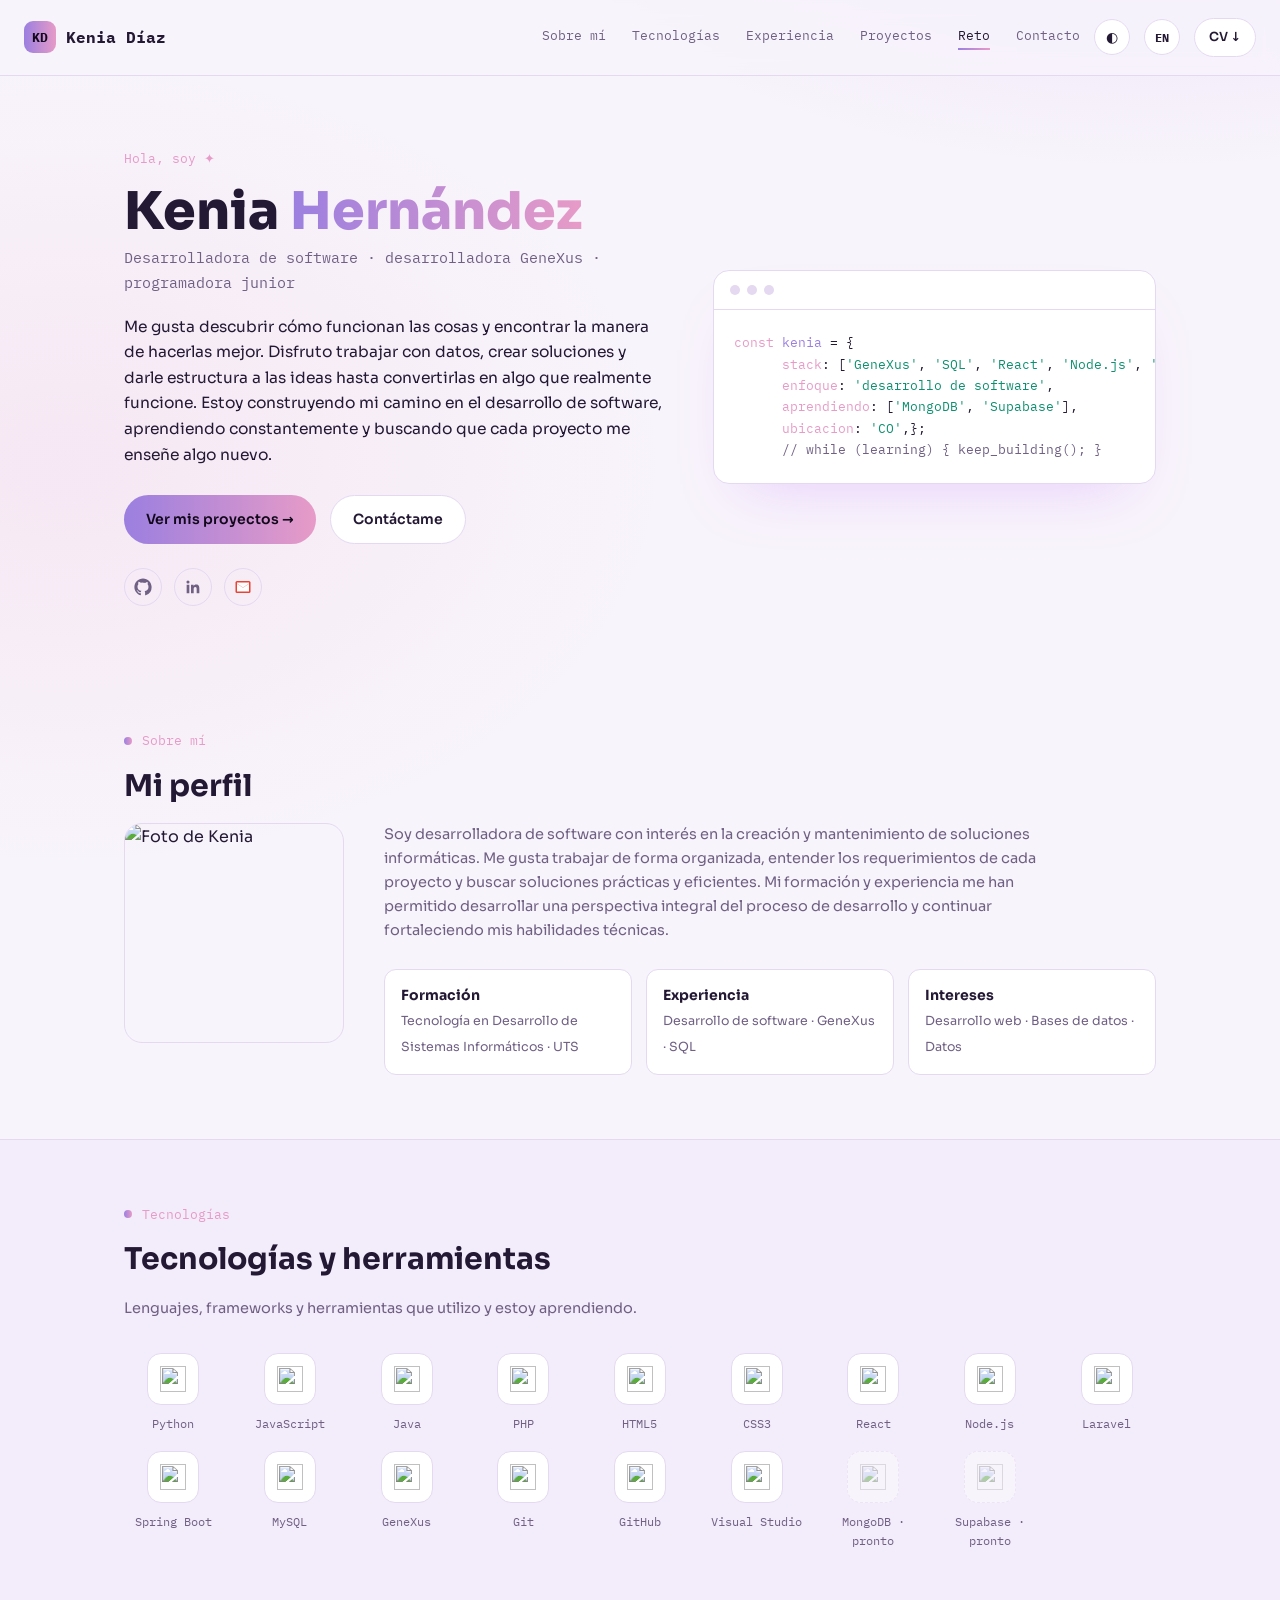
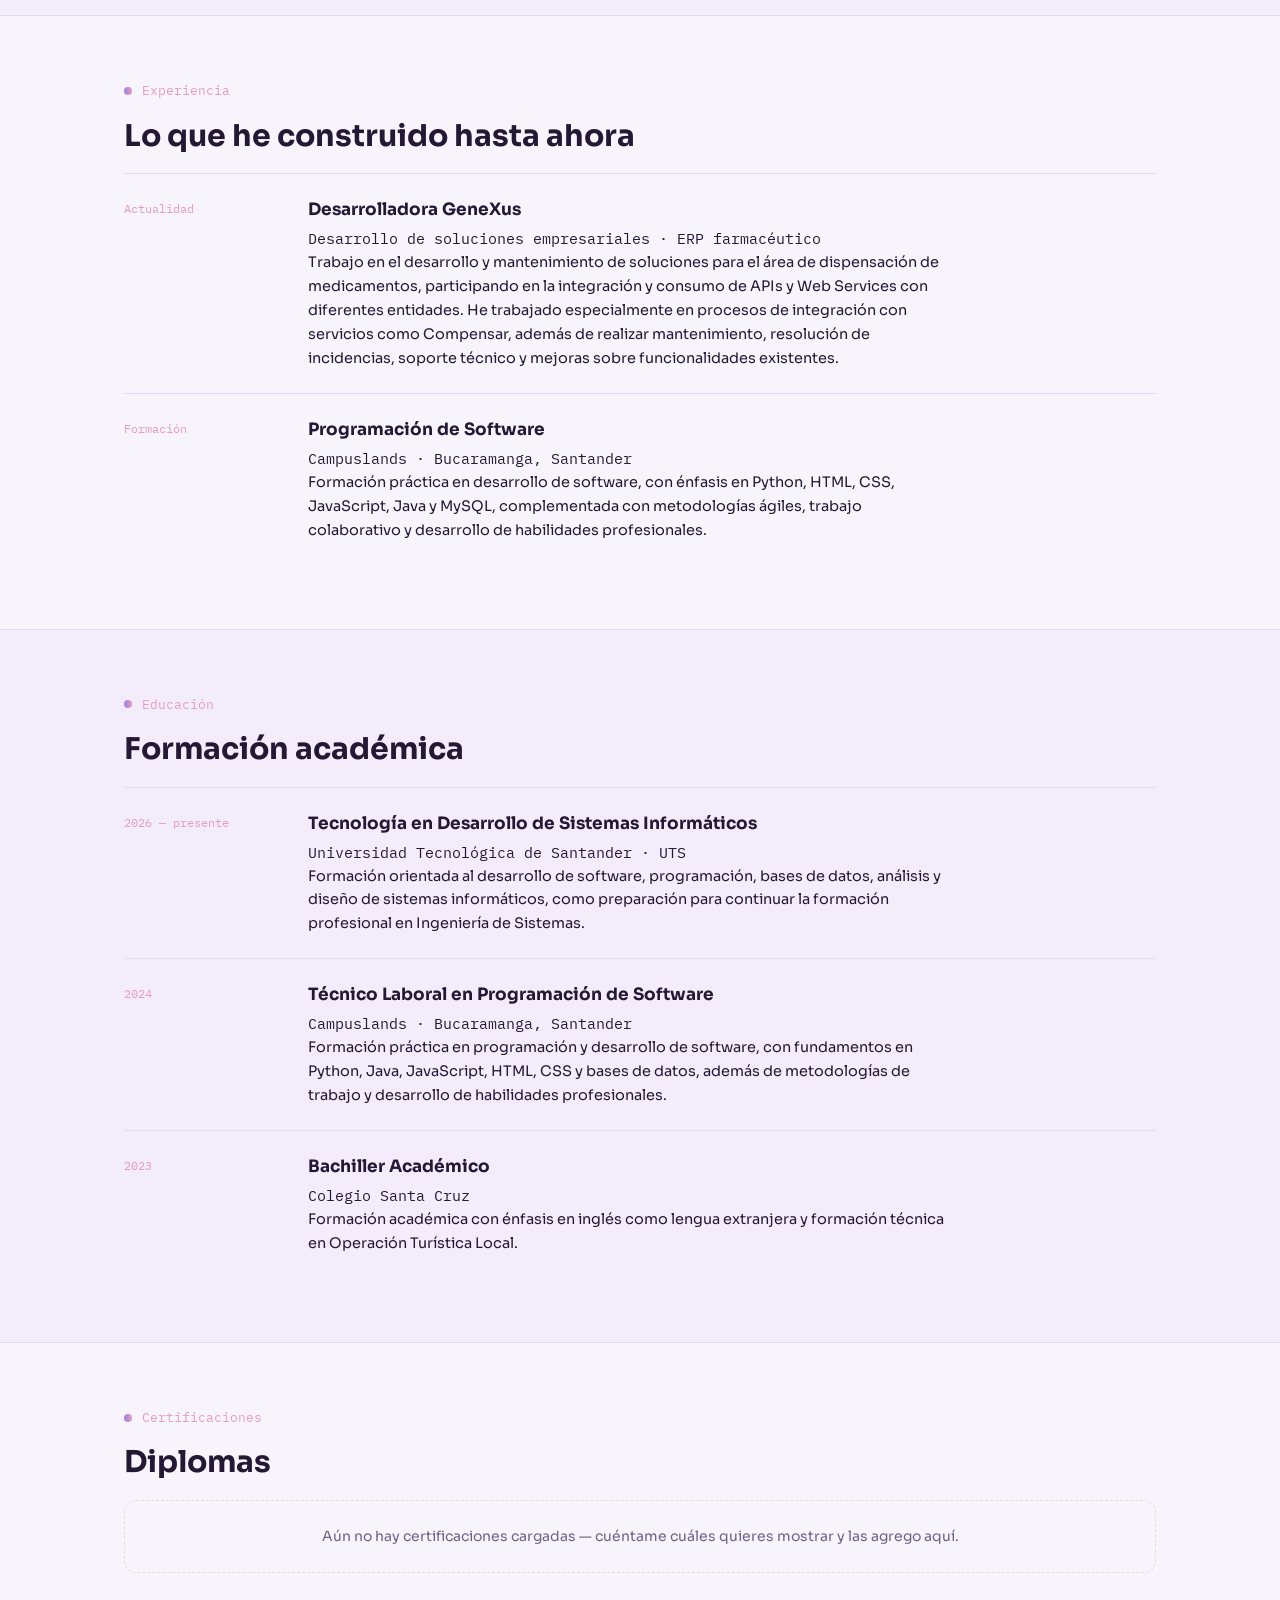
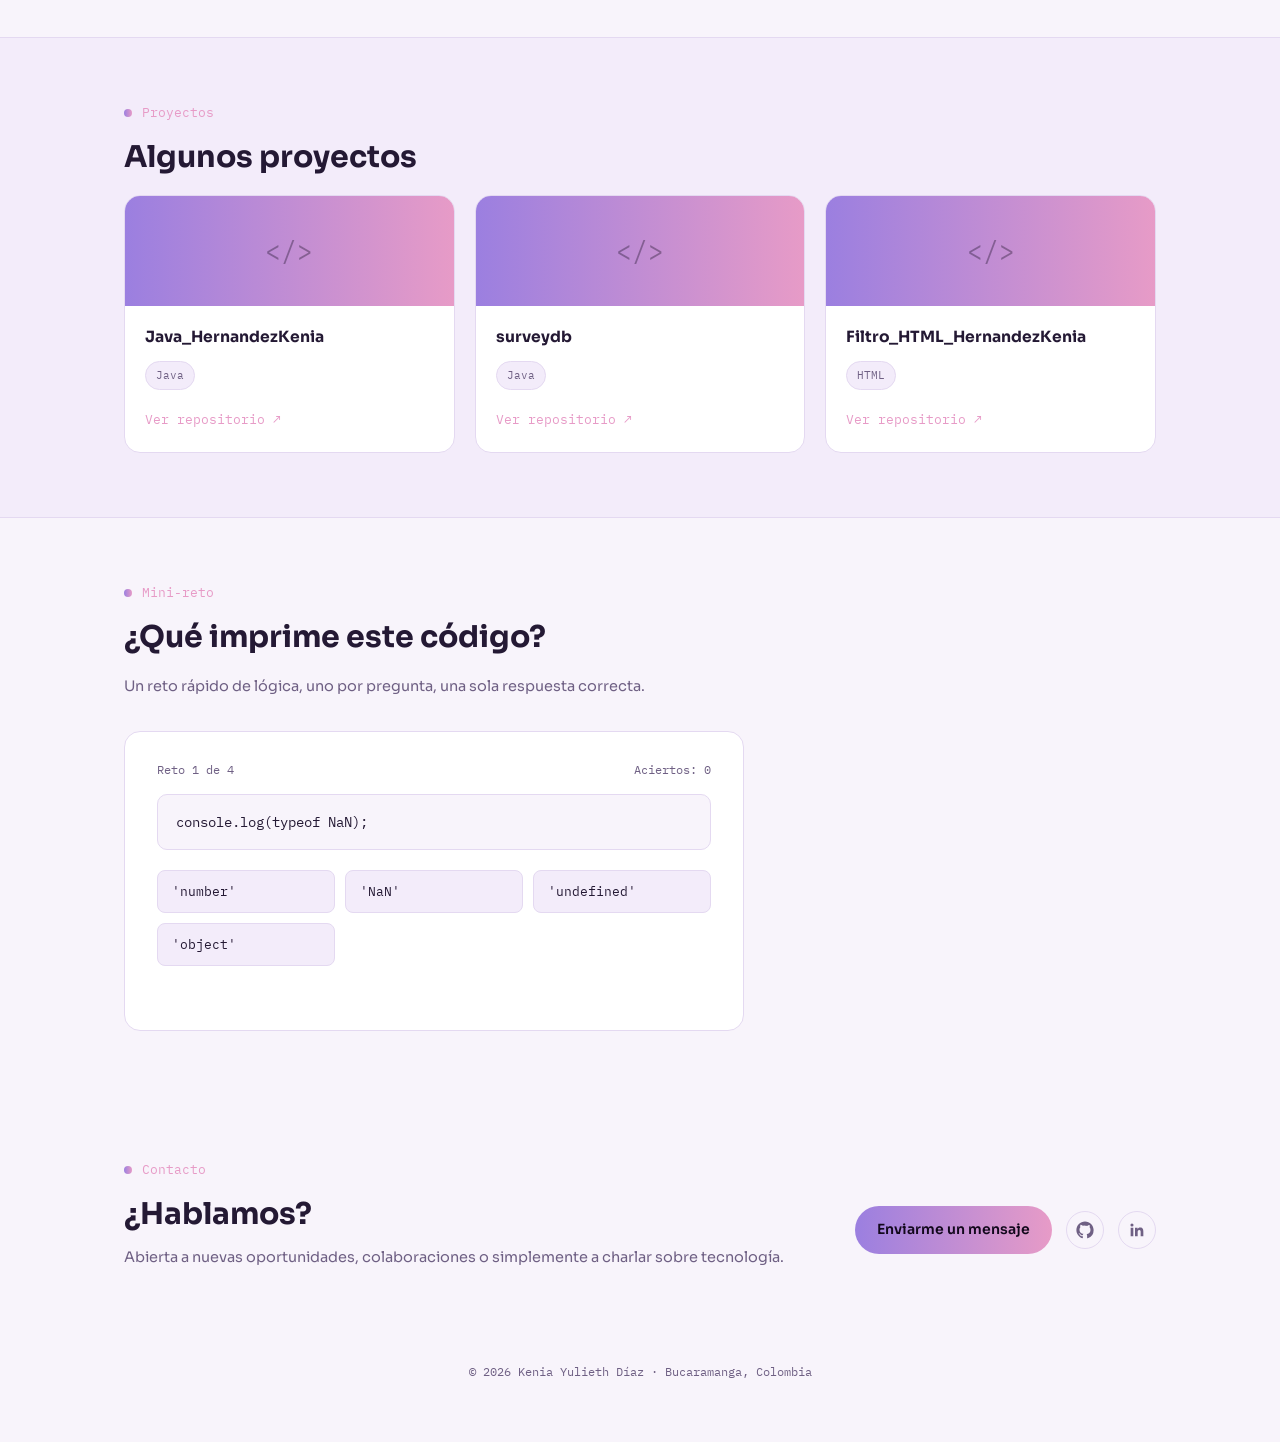
==== index.html @ eeb1a06e "feat: :tada: Inicio Portafolio Actualizado Actualización de portafolio con información actual" ====
<!DOCTYPE html>
<html lang="es">
<head>
<meta charset="UTF-8">
<meta name="viewport" content="width=device-width, initial-scale=1">
<title>Kenia Yulieth Díaz — Desarrolladora</title>
<meta name="description" content="Portafolio de Kenia Yulieth Díaz, desarrolladora de software y GeneXus en Bucaramanga, Colombia.">

<meta property="og:type" content="website">
<meta property="og:title" content="Kenia Yulieth Díaz — Desarrolladora">
<meta property="og:description" content="Desarrolladora de software · GeneXus · datos. Bucaramanga, Colombia.">
<meta property="og:image" content="https://Keniayh.github.io/og-image.png">
<meta property="og:url" content="https://Keniayh.github.io">
<meta name="twitter:card" content="summary_large_image">
<meta name="twitter:title" content="Kenia Yulieth Díaz — Desarrolladora">
<meta name="twitter:description" content="Desarrolladora de software · GeneXus · datos. Bucaramanga, Colombia.">
<meta name="twitter:image" content="https://Keniayh.github.io/og-image.png">

<link rel="icon" href="data:image/svg+xml,%3Csvg xmlns='http://www.w3.org/2000/svg' viewBox='0 0 64 64'%3E%3Cdefs%3E%3ClinearGradient id='g' x1='0' y1='0' x2='1' y2='1'%3E%3Cstop offset='0' stop-color='%23c77dff'/%3E%3Cstop offset='1' stop-color='%23ff8fe3'/%3E%3C/linearGradient%3E%3C/defs%3E%3Crect width='64' height='64' rx='14' fill='url(%23g)'/%3E%3Ctext x='32' y='42' font-family='monospace' font-weight='bold' font-size='26' fill='%2312081c' text-anchor='middle'%3EKD%3C/text%3E%3C/svg%3E">
<link rel="preconnect" href="https://fonts.googleapis.com">
<link rel="preconnect" href="https://fonts.gstatic.com" crossorigin>
<link href="https://fonts.googleapis.com/css2?family=IBM+Plex+Mono:wght@400;500;600;700&family=Sora:wght@400;500;600;700;800&display=swap" rel="stylesheet">
<style>
  :root{
    --bg: #0c0714;
    --panel: #150f22;
    --panel-alt: #190f26;
    --line: #2b2140;
    --ink: #f3eef9;
    --muted: #a496bf;
    --accent1: #c77dff;
    --accent2: #ff8fe3;
    --key: #7ee0c3;
    --mono: 'IBM Plex Mono', ui-monospace, monospace;
    --sans: 'Sora', system-ui, sans-serif;
    --grad: linear-gradient(90deg, var(--accent1), var(--accent2));
  }
  [data-theme="light"]{
    --bg: #f8f4fb;
    --panel: #ffffff;
    --panel-alt: #f3ecfa;
    --line: #e4d9f1;
    --ink: #241934;
    --muted: #6f6084;
    --accent1: #9b7fe0;
    --accent2: #e79bc7;
    --key: #0e8f6e;
  }
  *{ box-sizing: border-box; }
  html{ scroll-behavior: smooth; }
  body{
    margin:0;
    background: var(--bg);
    background-image:
      radial-gradient(700px 400px at 90% -5%, color-mix(in srgb, var(--accent1) 22%, transparent), transparent),
      radial-gradient(600px 400px at 5% 10%, color-mix(in srgb, var(--accent2) 14%, transparent), transparent);
    color: var(--ink);
    font-family: var(--sans);
    line-height: 1.65;
    transition: background-color .2s ease, color .2s ease;
  }
  .wrap{ max-width: 1080px; margin: 0 auto; padding: 0 24px; }

  /* ---------- nav ---------- */
  nav{
    position: sticky; top: 0; z-index: 10;
    display: flex; align-items: center; justify-content: space-between;
    padding: 18px 24px;
    background: color-mix(in srgb, var(--bg) 78%, transparent);
    backdrop-filter: blur(10px);
    border-bottom: 1px solid var(--line);
  }
  .logo{ display: flex; align-items: center; gap: 10px; font-family: var(--mono); font-weight: 700; }
  .logo-badge{ width: 32px; height: 32px; border-radius: 9px; background: var(--grad); display: flex; align-items: center; justify-content: center; font-size: 13px; color: #12081c; }
  .nav-links{ display: flex; gap: 26px; font-family: var(--mono); font-size: 13px; }
  .nav-links a{ color: var(--muted); text-decoration: none; position: relative; padding-bottom: 3px; transition: color .2s ease; }
  .nav-links a::after{ content: ""; position: absolute; left: 0; bottom: 0; width: 0; height: 2px; background: var(--grad); transition: width .25s ease; }
  .nav-links a:hover{ color: var(--accent2); }
  .nav-links a.active{ color: var(--ink); }
  .nav-links a.active::after{ width: 100%; }
  .nav-right{ display: flex; align-items: center; gap: 14px; }
  #theme-toggle{
    font-family: var(--mono); font-size: 14px;
    background: var(--panel); border: 1px solid var(--line); color: var(--ink);
    border-radius: 999px; width: 36px; height: 36px; cursor: pointer;
    display: flex; align-items: center; justify-content: center;
  }
  #theme-toggle:hover{ border-color: var(--accent1); }
  #lang-toggle{
    font-family: var(--mono); font-size: 12px; font-weight: 700;
    background: var(--panel); border: 1px solid var(--line); color: var(--ink);
    border-radius: 999px; padding: 0 10px; height: 36px; cursor: pointer;
  }
  #lang-toggle:hover{ border-color: var(--accent1); }
  @media (max-width: 760px){ .nav-links{ display: none; } }

  /* ---------- buttons ---------- */
  .btn{
    display: inline-flex; align-items: center; gap: 8px;
    font-family: var(--sans); font-weight: 600; font-size: 14px;
    padding: 12px 22px; border-radius: 999px;
    border: 1px solid var(--line); color: var(--ink);
    background: var(--panel); text-decoration: none; cursor: pointer;
    transition: transform .15s ease, border-color .15s ease;
  }
  .btn:hover{ transform: translateY(-2px); border-color: var(--accent1); }
  .btn:active{ transform: translateY(0) scale(.97); }
  .btn-grad{ background: var(--grad); color: #12081c; border: none; }
  .btn-grad:hover{ filter: brightness(1.06); box-shadow: 0 8px 24px -8px var(--accent1); }
  .btn-small{ padding: 8px 14px; font-size: 12.5px; }
  .icon-btn{
    width: 38px; height: 38px; border-radius: 50%; border: 1px solid var(--line);
    display: flex; align-items: center; justify-content: center; color: var(--muted);
    text-decoration: none; transition: border-color .15s ease, color .15s ease;
  }
  .icon-btn svg{ width: 18px; height: 18px; }
  .icon-btn:hover{ border-color: var(--accent1); color: var(--accent2); }

  /* ---------- hero ---------- */
  .hero{
    display: grid; grid-template-columns: 1.1fr 0.9fr; gap: 48px; align-items: center;
    padding: 72px 0 60px;
  }
  .kicker{ font-family: var(--mono); font-size: 13px; color: var(--accent2); margin: 0 0 14px; }
  .name{ font-family: var(--sans); font-weight: 800; font-size: clamp(34px, 5vw, 52px); margin: 0 0 6px; line-height: 1.1; }
  .name .grad{
    background: linear-gradient(90deg, var(--accent1), var(--accent2), var(--accent1));
    background-size: 200% auto;
    -webkit-background-clip: text; background-clip: text; color: transparent;
    animation: shine 5s linear infinite;
  }
  @keyframes shine{ to{ background-position: -200% center; } }
  @media (prefers-reduced-motion: reduce){ .name .grad{ animation: none; } }
  .role{ font-family: var(--mono); font-size: 15px; color: var(--muted); margin: 0 0 18px; }
  .bio{ max-width: 52ch; color: var(--ink); font-size: 15.5px; }
  .hero-actions{ margin-top: 28px; display: flex; gap: 14px; flex-wrap: wrap; }
  .socials{ margin-top: 24px; display: flex; gap: 12px; }

  .hero-code{
    background: var(--panel); border: 1px solid var(--line); border-radius: 16px;
    overflow: hidden; box-shadow: 0 30px 60px -30px rgba(199,125,255,.35);
  }
  .hero-code-bar{ display: flex; gap: 7px; padding: 14px 16px; border-bottom: 1px solid var(--line); }
  .hero-code-bar span{ width: 10px; height: 10px; border-radius: 50%; background: var(--line); }
  .hero-code pre{ margin: 0; padding: 22px 20px; font-family: var(--mono); font-size: 13px; overflow-x: auto; }
  .tk-key{ color: var(--accent2); } .tk-str{ color: var(--key); } .tk-var{ color: var(--accent1); } .tk-muted{ color: var(--muted); }
  @media (max-width: 820px){ .hero{ grid-template-columns: 1fr; } }

  /* ---------- reveal ---------- */
  .reveal{ opacity: 0; transform: translateY(16px); transition: opacity .5s ease, transform .5s ease; }
  .reveal.in{ opacity: 1; transform: translateY(0); }
  @media (prefers-reduced-motion: reduce){ .reveal{ opacity:1 !important; transform:none !important; transition:none !important; } }

  /* ---------- section shells (alternating) ---------- */
  section{ scroll-margin-top: 76px; }
  .band{ padding: 64px 0; }
  .band-alt{ background: var(--panel-alt); border-top: 1px solid var(--line); border-bottom: 1px solid var(--line); }
  .eyebrow{ display: flex; align-items: center; gap: 10px; font-family: var(--mono); font-size: 13px; color: var(--accent2); margin-bottom: 10px; }
  .eyebrow-dot{ width: 8px; height: 8px; border-radius: 50%; background: var(--grad); }
  h2{ font-family: var(--sans); font-weight: 700; font-size: clamp(24px, 3vw, 30px); margin: 0 0 12px; }
  .section-sub{ color: var(--muted); font-size: 14.5px; max-width: 60ch; margin: 0 0 32px; }

  /* ---------- about ---------- */
  .about-grid{ display: grid; grid-template-columns: 220px 1fr; gap: 40px; align-items: start; }
  .about-photo{ width: 100%; aspect-ratio: 1; object-fit: cover; border-radius: 18px; border: 1px solid var(--line); }
  .stat-row{ display: grid; grid-template-columns: repeat(auto-fit, minmax(150px,1fr)); gap: 14px; margin-top: 26px; }
  .stat{ background: var(--panel); border: 1px solid var(--line); border-radius: 12px; padding: 14px 16px; }
  .stat b{ display: block; font-size: 14px; } .stat span{ font-size: 12.5px; color: var(--muted); }
  @media (max-width: 640px){ .about-grid{ grid-template-columns: 1fr; } .about-photo{ max-width: 200px; } }
  .gh-stats{ display: block; max-width: 100%; margin-top: 20px; border-radius: 12px; }

  /* ---------- tools ---------- */
  .tool-grid{ display: grid; grid-template-columns: repeat(auto-fill, minmax(92px, 1fr)); gap: 18px; }
  .tool{
    display: flex; flex-direction: column; align-items: center; gap: 10px; text-align: center;
    opacity: 0; transform: translateY(10px) scale(.92);
    transition: opacity .4s ease, transform .4s ease;
  }
  .reveal.in .tool{ opacity: 1; transform: none; }
  .reveal.in .tool:nth-child(1){ transition-delay: .02s; } .reveal.in .tool:nth-child(2){ transition-delay: .05s; }
  .reveal.in .tool:nth-child(3){ transition-delay: .08s; } .reveal.in .tool:nth-child(4){ transition-delay: .11s; }
  .reveal.in .tool:nth-child(5){ transition-delay: .14s; } .reveal.in .tool:nth-child(6){ transition-delay: .17s; }
  .reveal.in .tool:nth-child(7){ transition-delay: .20s; } .reveal.in .tool:nth-child(8){ transition-delay: .23s; }
  .reveal.in .tool:nth-child(9){ transition-delay: .26s; } .reveal.in .tool:nth-child(10){ transition-delay: .29s; }
  .reveal.in .tool:nth-child(11){ transition-delay: .32s; } .reveal.in .tool:nth-child(12){ transition-delay: .35s; }
  .reveal.in .tool:nth-child(13){ transition-delay: .38s; } .reveal.in .tool:nth-child(14){ transition-delay: .41s; }
  .reveal.in .tool:nth-child(15){ transition-delay: .44s; } .reveal.in .tool:nth-child(16){ transition-delay: .47s; }
  .reveal.in .tool:nth-child(17){ transition-delay: .50s; }
  @media (prefers-reduced-motion: reduce){ .tool{ opacity:1 !important; transform:none !important; transition:none !important; } }
  .tool-icon{
    width: 52px; height: 52px; border-radius: 14px; background: #ffffff; border: 1px solid var(--line);
    display: flex; align-items: center; justify-content: center; transition: transform .15s ease;
  }
  .tool:hover .tool-icon{ transform: translateY(-4px) rotate(-2deg); }
  .tool-icon img{ width: 26px; height: 26px; }
  .tool-icon.gx{ background: var(--grad); font-family: var(--mono); font-weight: 700; color: #12081c; font-size: 15px; }
  .tool-label{ font-family: var(--mono); font-size: 11.5px; color: var(--muted); }
  .tool.soon .tool-icon{ opacity: .45; border-style: dashed; }
  .tool.soon .tool-label::after{ content: " · pronto"; }

  /* ---------- entries ---------- */
  .entry{ display: flex; gap: 24px; padding: 22px 0; border-top: 1px solid var(--line); }
  .entry:first-child{ border-top: none; padding-top: 0; }
  .entry-when{ font-family: var(--mono); font-size: 12px; color: var(--accent2); width: 160px; flex-shrink: 0; padding-top: 3px; }
  .entry-body h3{ margin: 0 0 3px; font-size: 17px; font-weight: 700; }
  .entry-org{ font-family: var(--mono); font-size: 13px; color: var(--muted); margin: 0 0 10px; }
  .entry-body p{ margin: 0; font-size: 14.5px; max-width: 58ch; color: var(--ink); }
  @media (max-width: 560px){ .entry{ flex-direction: column; gap: 6px; } .entry-when{ width: auto; } }

  /* ---------- projects ---------- */
  .project-grid{ display: grid; grid-template-columns: repeat(auto-fit, minmax(270px, 1fr)); gap: 20px; }
  .project{ background: var(--panel); border: 1px solid var(--line); border-radius: 16px; overflow: hidden; transition: transform .15s ease, border-color .15s ease; }
  .project:hover{ transform: translateY(-4px); border-color: var(--accent1); }
  .project-thumb{ height: 110px; background: var(--grad); position: relative; overflow: hidden; }
  .project-thumb::after{ content: "</>"; position: absolute; inset: 0; display: flex; align-items: center; justify-content: center; font-family: var(--mono); font-size: 26px; color: rgba(18,8,28,.35); transition: transform .3s ease; }
  .project:hover .project-thumb::after{ transform: scale(1.15) rotate(-4deg); }
  .project-body{ padding: 18px 20px 20px; }
  .project-name{ font-family: var(--sans); font-weight: 700; font-size: 15.5px; margin: 0 0 12px; }
  .project-tags{ display: flex; gap: 8px; flex-wrap: wrap; margin-bottom: 16px; }
  .tag{ font-family: var(--mono); font-size: 11px; background: var(--panel-alt); border: 1px solid var(--line); color: var(--muted); padding: 4px 10px; border-radius: 999px; }
  .project-body a{ font-family: var(--mono); font-size: 12.5px; color: var(--accent2); text-decoration: none; }
  .project-body a:hover{ text-decoration: underline; }

  .empty{ border: 1px dashed var(--line); border-radius: 12px; padding: 24px; text-align: center; color: var(--muted); font-size: 14px; }

  /* ---------- mini-reto ---------- */
  .quiz-card{
    background: var(--panel); border: 1px solid var(--line); border-radius: 16px;
    padding: 28px 32px; max-width: 620px;
  }
  .quiz-progress{ font-family: var(--mono); font-size: 12px; color: var(--muted); margin-bottom: 14px; display: flex; justify-content: space-between; }
  .quiz-code{
    background: var(--bg); border: 1px solid var(--line); border-radius: 10px;
    padding: 16px 18px; font-family: var(--mono); font-size: 13.5px; margin-bottom: 20px;
    white-space: pre; overflow-x: auto;
  }
  .quiz-options{ display: grid; grid-template-columns: repeat(auto-fit, minmax(150px,1fr)); gap: 10px; }
  .quiz-opt{
    font-family: var(--mono); font-size: 13px; text-align: left;
    background: var(--panel-alt); border: 1px solid var(--line); color: var(--ink);
    border-radius: 8px; padding: 12px 14px; cursor: pointer;
    transition: border-color .15s ease, transform .15s ease, background .15s ease;
  }
  .quiz-opt:hover{ border-color: var(--accent1); transform: translateY(-2px); }
  .quiz-opt.correct{ border-color: var(--key); background: color-mix(in srgb, var(--key) 18%, var(--panel-alt)); }
  .quiz-opt.wrong{ border-color: #ff6b6b; background: color-mix(in srgb, #ff6b6b 18%, var(--panel-alt)); }
  .quiz-opt:disabled{ cursor: default; }
  .quiz-feedback{ margin-top: 16px; font-size: 13.5px; color: var(--muted); min-height: 20px; }
  .quiz-feedback.show{ animation: pop .3s ease; }
  @keyframes pop{ from{ opacity:0; transform: translateY(-4px);} to{ opacity:1; transform:none; } }
  .quiz-next{ margin-top: 18px; }

  /* ---------- contact / footer ---------- */
  .contact-row{ display: flex; align-items: center; justify-content: space-between; gap: 24px; flex-wrap: wrap; }
  footer{ font-family: var(--mono); font-size: 12px; color: var(--muted); padding: 28px 0 60px; text-align: center; }

  :focus-visible{ outline: 2px solid var(--accent2); outline-offset: 2px; }
</style>
</head>
<body>

<nav>
  <div class="logo"><span class="logo-badge">KD</span> Kenia Díaz</div>
  <div class="nav-right">
    <div class="nav-links">
      <a href="#sobre-mi" data-i18n="nav.about">Sobre mí</a>
      <a href="#stack" data-i18n="nav.stack">Tecnologías</a>
      <a href="#experiencia" data-i18n="nav.exp">Experiencia</a>
      <a href="#proyectos" data-i18n="nav.projects">Proyectos</a>
      <a href="#reto" data-i18n="nav.quiz">Reto</a>
      <a href="#contacto" data-i18n="nav.contact">Contacto</a>
    </div>
    <button id="theme-toggle" aria-label="Cambiar tema">◐</button>
    <button id="lang-toggle" aria-label="Cambiar idioma">EN</button>
    <a class="btn btn-small" href="cv.pdf" download data-i18n="nav.cv">CV ↓</a>
  </div>
</nav>

<div class="wrap">
  <div class="hero">
    <div>
      <p class="kicker" data-i18n="hero.kicker">Hola, soy ✦</p>
      <h1 class="name">Kenia <span class="grad">Hernández</span></h1>
      <p class="role" data-i18n="hero.role">Desarrolladora de software · desarrolladora GeneXus · programadora junior</p>
      <p class="bio" data-i18n="hero.bio">
          Me gusta descubrir cómo funcionan las cosas y encontrar la manera de hacerlas mejor. 
          Disfruto trabajar con datos, crear soluciones y darle estructura a las ideas hasta convertirlas en 
          algo que realmente funcione. Estoy construyendo mi camino en el desarrollo de software, aprendiendo 
          constantemente y buscando que cada proyecto me enseñe algo nuevo.
      </p>
      <div class="hero-actions">
        <a class="btn btn-grad" href="#proyectos" data-i18n="hero.cta1">Ver mis proyectos →</a>
        <a class="btn" href="mailto:keniayhdiaz@gmail.com" data-i18n="hero.cta2">Contáctame</a>
      </div>
      <div class="socials">
        <a class="icon-btn" href="https://github.com/Keniayh" target="_blank" rel="noopener" aria-label="GitHub">
          <svg viewBox="0 0 24 24" fill="currentColor" aria-hidden="true">
            <path d="M12 .5C5.65.5.5 5.65.5 12c0 5.08 3.29 9.39 7.86 10.91.58.11.79-.25.79-.56v-2.17c-3.2.7-3.87-1.36-3.87-1.36-.53-1.33-1.28-1.68-1.28-1.68-1.04-.71.08-.7.08-.7 1.15.08 1.75 1.18 1.75 1.18 1.02 1.75 2.68 1.25 3.33.96.1-.74.4-1.25.73-1.54-2.55-.29-5.23-1.28-5.23-5.69 0-1.26.45-2.29 1.18-3.1-.12-.29-.51-1.47.11-3.06 0 0 .96-.31 3.15 1.18A10.9 10.9 0 0 1 12 6.18c.97 0 1.94.13 2.85.38 2.19-1.49 3.15-1.18 3.15-1.18.62 1.59.23 2.77.11 3.06.73.81 1.18 1.84 1.18 3.1 0 4.42-2.69 5.4-5.25 5.68.41.36.78 1.06.78 2.14v3.17c0 .31.21.67.8.56A11.51 11.51 0 0 0 23.5 12C23.5 5.65 18.35.5 12 .5z"/>
          </svg>
        </a>
        <a class="icon-btn" href="https://www.linkedin.com/in/keniayh" target="_blank" rel="noopener" aria-label="LinkedIn">
          <svg viewBox="0 0 24 24" fill="currentColor" aria-hidden="true">
            <path d="M20.45 20.45h-3.56v-5.57c0-1.33-.03-3.04-1.85-3.04-1.85 0-2.14 1.45-2.14 2.94v5.67H9.34V9h3.42v1.56h.05c.48-.9 1.64-1.85 3.37-1.85 3.6 0 4.27 2.37 4.27 5.46v6.28zM5.32 7.43a2.07 2.07 0 1 1 0-4.14 2.07 2.07 0 0 1 0 4.14zM3.54 9h3.56v11.45H3.54V9z"/>
          </svg>
        </a>
        <a class="icon-btn" href="mailto:keniayhdiaz@gmail.com" aria-label="Gmail">
          <svg viewBox="0 0 24 24" aria-hidden="true">
            <path fill="#EA4335" d="M20 4H4a2 2 0 0 0-2 2v12a2 2 0 0 0 2 2h16a2 2 0 0 0 2-2V6a2 2 0 0 0-2-2z"/>
            <path fill="white" d="M4 7.5 12 13l8-5.5V18H4V7.5zm0-1.5v1.2L12 12.7 20 7.2V6H4z"/>
          </svg>
        </a>
      </div>
    </div>
    <div class="hero-code">
      <div class="hero-code-bar"><span></span><span></span><span></span></div>
      <pre><span class="tk-key">const</span> <span class="tk-var">kenia</span> = {
      <span class="tk-key">stack</span>: [<span class="tk-str">'GeneXus'</span>, <span class="tk-str">'SQL'</span>, <span class="tk-str">'React'</span>, <span class="tk-str">'Node.js'</span>, <span class="tk-str">'JavaScript'</span>],
      <span class="tk-key">enfoque</span>: <span class="tk-str">'desarrollo de software'</span>,
      <span class="tk-key">aprendiendo</span>: [<span class="tk-str">'MongoDB'</span>, <span class="tk-str">'Supabase'</span>],
      <span class="tk-key">ubicacion</span>: <span class="tk-str">'CO'</span>,}; 
      <span class="tk-muted">// while (learning) { keep_building(); }</span></pre>
    </div>
  </div>
</div>

<section id="sobre-mi" class="band">
  <div class="wrap reveal">
    <div class="eyebrow"><span class="eyebrow-dot"></span><span data-i18n="about.eyebrow">Sobre mí</span></div>
    <h2 data-i18n="about.title">Mi perfil</h2>
    <div class="about-grid">
      <img class="about-photo" src="foto.jpg" alt="Foto de Kenia">
      <div>
        <p class="section-sub" style="margin-bottom:0;" data-i18n="about.bio">
          Soy desarrolladora de software con interés en la creación y mantenimiento de
          soluciones informáticas. Me gusta trabajar de forma organizada, entender los
          requerimientos de cada proyecto y buscar soluciones prácticas y eficientes.
          Mi formación y experiencia me han permitido desarrollar una perspectiva integral
          del proceso de desarrollo y continuar fortaleciendo mis habilidades técnicas.
        </p>
        <div class="stat-row">
          <div class="stat"><b data-i18n="about.stat1.k">Formación</b><span data-i18n="about.stat1.v">Tecnología en Desarrollo de Sistemas Informáticos · UTS</span></div>
          <div class="stat"><b data-i18n="about.stat2.k">Experiencia</b><span data-i18n="about.stat2.v">Desarrollo de software · GeneXus · SQL</span></div>
          <div class="stat"><b data-i18n="about.stat3.k">Intereses</b><span data-i18n="about.stat3.v">Desarrollo web · Bases de datos · Datos</span></div>
        </div>
       <!-- <img
  id="gh-stats"
  class="gh-stats"
  alt="Estadísticas de GitHub de Keniayh"
  src="https://github-readme-stats.vercel.app/api?username=Keniayh&show_icons=true&theme=transparent&hide_border=true"
  loading="lazy">
      </div> -->
    </div>
  </div>
</section>

<section id="stack" class="band band-alt">
  <div class="wrap reveal">
    <div class="eyebrow"><span class="eyebrow-dot"></span><span data-i18n="stack.eyebrow">Tecnologías</span></div>
    <h2 data-i18n="stack.title">Tecnologías y herramientas</h2>
    <p class="section-sub" data-i18n="stack.sub">Lenguajes, frameworks y herramientas que utilizo y estoy aprendiendo.</p>
    <div class="tool-grid">
      <div class="tool"><div class="tool-icon"><img src="https://cdn.simpleicons.org/python/3776AB" alt=""></div><span class="tool-label">Python</span></div>
      <div class="tool"><div class="tool-icon"><img src="https://cdn.simpleicons.org/javascript/F7DF1E" alt=""></div><span class="tool-label">JavaScript</span></div>
      <div class="tool"><div class="tool-icon"><img src="https://cdn.jsdelivr.net/gh/devicons/devicon@latest/icons/java/java-original.svg"  alt=""></div><span class="tool-label">Java</span></div>
      <div class="tool"><div class="tool-icon"><img src="https://cdn.simpleicons.org/php/777BB4" alt=""></div><span class="tool-label">PHP</span></div>
      <div class="tool"><div class="tool-icon"><img src="https://cdn.simpleicons.org/html5/E34F26" alt=""></div><span class="tool-label">HTML5</span></div>
      <div class="tool"><div class="tool-icon"><img src="https://cdn.jsdelivr.net/gh/devicons/devicon@latest/icons/css3/css3-original.svg" alt=""></div><span class="tool-label">CSS3</span></div>
      <div class="tool"><div class="tool-icon"><img src="https://cdn.simpleicons.org/react/61DAFB" alt=""></div><span class="tool-label">React</span></div>
      <div class="tool"><div class="tool-icon"><img src="https://cdn.simpleicons.org/nodedotjs/339933" alt=""></div><span class="tool-label">Node.js</span></div>
      <div class="tool"><div class="tool-icon"><img src="https://cdn.simpleicons.org/laravel/FF2D20" alt=""></div><span class="tool-label">Laravel</span></div>
      <div class="tool"><div class="tool-icon"><img src="https://cdn.simpleicons.org/spring/6DB33F" alt=""></div><span class="tool-label">Spring Boot</span></div>
      <div class="tool"><div class="tool-icon"><img src="https://cdn.simpleicons.org/mysql/4479A1" alt=""></div><span class="tool-label">MySQL</span></div>
      <div class="tool"><div class="tool-icon"><img src="https://www.genexus.com/media/images/favicon-genexus.png?timestamp=20260113184958" alt=""></div><span class="tool-label">GeneXus</span></div>
      <div class="tool"><div class="tool-icon"><img src="https://cdn.simpleicons.org/git/F05032" alt=""></div><span class="tool-label">Git</span></div>
      <div class="tool"><div class="tool-icon"><img src="https://cdn.simpleicons.org/github/181717" alt=""></div><span class="tool-label">GitHub</span></div>
      <div class="tool"><div class="tool-icon"><img src="https://cdn.jsdelivr.net/gh/devicons/devicon@latest/icons/vscode/vscode-original.svg" alt=""></div><span class="tool-label">Visual Studio</span></div>
      <div class="tool soon"><div class="tool-icon"><img src="https://cdn.simpleicons.org/mongodb/47A248" alt=""></div><span class="tool-label">MongoDB</span></div>
      <div class="tool soon"><div class="tool-icon"><img src="https://cdn.simpleicons.org/supabase/3ECF8E" alt=""></div><span class="tool-label">Supabase</span></div>
    </div>
  </div>
</section>

<section id="experiencia" class="band">
  <div class="wrap reveal">
    <div class="eyebrow"><span class="eyebrow-dot"></span><span data-i18n="exp.eyebrow">Experiencia</span></div>
    <h2 data-i18n="exp.title">Lo que he construido hasta ahora</h2>
    <div class="entry">
      <div class="entry-when" data-i18n="exp.e1.when">Actualidad</div>
      <div class="entry-body">
        <h3 data-i18n="exp.e1.role">Desarrolladora GeneXus</h3>
        <p class="entry-org" data-i18n="exp.e1.org">Desarrollo de soluciones empresariales · ERP farmacéutico</p>
        <p data-i18n="exp.e1.desc">
          Trabajo en el desarrollo y mantenimiento de soluciones para el área de
          dispensación de medicamentos, participando en la integración y consumo de
          APIs y Web Services con diferentes entidades. He trabajado especialmente en
          procesos de integración con servicios como Compensar, además de realizar
          mantenimiento, resolución de incidencias, soporte técnico y mejoras sobre
          funcionalidades existentes.
        </p>
      </div>
    </div>
    <div class="entry">
      <div class="entry-when" data-i18n="exp.e2.when">Formación</div>
      <div class="entry-body">
        <h3 data-i18n="exp.e2.role">Programación de Software</h3>
        <p class="entry-org" data-i18n="exp.e2.org">Campuslands · Bucaramanga, Santander</p>
        <p data-i18n="exp.e2.desc">
          Formación práctica en desarrollo de software, con énfasis en Python,
          HTML, CSS, JavaScript, Java y MySQL, complementada con metodologías
          ágiles, trabajo colaborativo y desarrollo de habilidades profesionales.
        </p>
      </div>
    </div>
  </div>
</section>

<section id="educacion" class="band band-alt">
  <div class="wrap reveal">
    <div class="eyebrow"><span class="eyebrow-dot"></span><span data-i18n="edu.eyebrow">Educación</span></div>
    <h2 data-i18n="edu.title">Formación académica</h2>

    <div class="entry">
      <div class="entry-when">2026 — <span data-i18n="edu.e1.present">presente</span></div>
        <div class="entry-body">
          <h3 data-i18n="edu.e1.role">Tecnología en Desarrollo de Sistemas Informáticos</h3>
          <p class="entry-org">Universidad Tecnológica de Santander · UTS</p>
          <p data-i18n="edu.e1.desc">
            Formación orientada al desarrollo de software, programación, bases de datos,
            análisis y diseño de sistemas informáticos, como preparación para continuar
            la formación profesional en Ingeniería de Sistemas.
          </p>
      </div>
    </div>

    <div class="entry">
      <div class="entry-when">2024</div>
        <div class="entry-body">
          <h3 data-i18n="edu.e2.role">Técnico Laboral en Programación de Software</h3>
          <p class="entry-org">Campuslands · Bucaramanga, Santander</p>
          <p data-i18n="edu.e2.desc">
            Formación práctica en programación y desarrollo de software, con
            fundamentos en Python, Java, JavaScript, HTML, CSS y bases de datos,
            además de metodologías de trabajo y desarrollo de habilidades profesionales.
          </p>
        </div>
    </div>

    <div class="entry">
      <div class="entry-when">2023</div>
      <div class="entry-body">
        <h3 data-i18n="edu.e3.role">Bachiller Académico</h3>
        <p class="entry-org">Colegio Santa Cruz</p>
        <p data-i18n="edu.e3.desc">
          Formación académica con énfasis en inglés como lengua extranjera y
          formación técnica en Operación Turística Local.
        </p>
      </div>
    </div>
</section>

<section id="certificaciones" class="band">
  <div class="wrap reveal">
    <div class="eyebrow"><span class="eyebrow-dot"></span><span data-i18n="certs.eyebrow">Certificaciones</span></div>
    <h2 data-i18n="certs.title">Diplomas</h2>
    <div class="empty" data-i18n="certs.empty">Aún no hay certificaciones cargadas — cuéntame cuáles quieres mostrar y las agrego aquí.</div>
  </div>
</section>

<section id="proyectos" class="band band-alt">
  <div class="wrap reveal">
    <div class="eyebrow"><span class="eyebrow-dot"></span><span data-i18n="projects.eyebrow">Proyectos</span></div>
    <h2 data-i18n="projects.title">Algunos proyectos</h2>
    <div class="project-grid">
      <div class="project">
        <div class="project-thumb"></div>
        <div class="project-body">
          <p class="project-name">Java_HernandezKenia</p>
          <div class="project-tags"><span class="tag">Java</span></div>
          <a href="https://github.com/Keniayh/Java_HernandezKenia" target="_blank" rel="noopener" data-i18n="projects.view">Ver repositorio ↗</a>
        </div>
      </div>
      <div class="project">
        <div class="project-thumb"></div>
        <div class="project-body">
          <p class="project-name">surveydb</p>
          <div class="project-tags"><span class="tag">Java</span></div>
          <a href="https://github.com/Keniayh/surveydb" target="_blank" rel="noopener" data-i18n="projects.view">Ver repositorio ↗</a>
        </div>
      </div>
      <div class="project">
        <div class="project-thumb"></div>
        <div class="project-body">
          <p class="project-name">Filtro_HTML_HernandezKenia</p>
          <div class="project-tags"><span class="tag">HTML</span></div>
          <a href="https://github.com/Keniayh/Filtro_HTML_HernandezKenia" target="_blank" rel="noopener" data-i18n="projects.view">Ver repositorio ↗</a>
        </div>
      </div>
    </div>
  </div>
</section>

<section id="reto" class="band">
  <div class="wrap reveal">
    <div class="eyebrow"><span class="eyebrow-dot"></span><span data-i18n="quiz.eyebrow">Mini-reto</span></div>
    <h2 data-i18n="quiz.title">¿Qué imprime este código?</h2>
    <p class="section-sub" data-i18n="quiz.sub">Un reto rápido de lógica, uno por pregunta, una sola respuesta correcta.</p>
    <div class="quiz-card">
      <div class="quiz-progress"><span id="quiz-count">Reto 1 de 4</span><span id="quiz-score">Aciertos: 0</span></div>
      <div class="quiz-code" id="quiz-code"></div>
      <div class="quiz-options" id="quiz-options"></div>
      <div class="quiz-feedback" id="quiz-feedback"></div>
      <button class="btn btn-small quiz-next" id="quiz-next" style="display:none;">Siguiente reto →</button>
    </div>
  </div>
</section>

<section id="contacto" class="band">
  <div class="wrap reveal">
    <div class="eyebrow"><span class="eyebrow-dot"></span><span data-i18n="contact.eyebrow">Contacto</span></div>
    <div class="contact-row">
      <div>
        <h2 style="margin-bottom:6px;" data-i18n="contact.title">¿Hablamos?</h2>
        <p class="section-sub" style="margin-bottom:0;" data-i18n="contact.sub">Abierta a nuevas oportunidades, colaboraciones o simplemente a charlar sobre tecnología.</p>
      </div>
      <div style="display:flex; gap:14px; align-items:center;">
        <a class="btn btn-grad" href="mailto:keniayhdiaz@gmail.com" data-i18n="contact.cta">Enviarme un mensaje</a>
        <a class="icon-btn" href="https://github.com/Keniayh" target="_blank" rel="noopener" aria-label="GitHub">
          <svg viewBox="0 0 24 24" fill="currentColor" aria-hidden="true">
            <path d="M12 .5C5.65.5.5 5.65.5 12c0 5.08 3.29 9.39 7.86 10.91.58.11.79-.25.79-.56v-2.17c-3.2.7-3.87-1.36-3.87-1.36-.53-1.33-1.28-1.68-1.28-1.68-1.04-.71.08-.7.08-.7 1.15.08 1.75 1.18 1.75 1.18 1.02 1.75 2.68 1.25 3.33.96.1-.74.4-1.25.73-1.54-2.55-.29-5.23-1.28-5.23-5.69 0-1.26.45-2.29 1.18-3.1-.12-.29-.51-1.47.11-3.06 0 0 .96-.31 3.15 1.18A10.9 10.9 0 0 1 12 6.18c.97 0 1.94.13 2.85.38 2.19-1.49 3.15-1.18 3.15-1.18.62 1.59.23 2.77.11 3.06.73.81 1.18 1.84 1.18 3.1 0 4.42-2.69 5.4-5.25 5.68.41.36.78 1.06.78 2.14v3.17c0 .31.21.67.8.56A11.51 11.51 0 0 0 23.5 12C23.5 5.65 18.35.5 12 .5z"/>
          </svg>
        </a>
        <a class="icon-btn" href="https://www.linkedin.com/in/keniayh" target="_blank" rel="noopener" aria-label="LinkedIn">
          <svg viewBox="0 0 24 24" fill="currentColor" aria-hidden="true">
            <path d="M20.45 20.45h-3.56v-5.57c0-1.33-.03-3.04-1.85-3.04-1.85 0-2.14 1.45-2.14 2.94v5.67H9.34V9h3.42v1.56h.05c.48-.9 1.64-1.85 3.37-1.85 3.6 0 4.27 2.37 4.27 5.46v6.28zM5.32 7.43a2.07 2.07 0 1 1 0-4.14 2.07 2.07 0 0 1 0 4.14zM3.54 9h3.56v11.45H3.54V9z"/>
          </svg>
        </a>
      </div>
    </div>
  </div>
</section>

<footer><span data-i18n="footer.text">© 2026 Kenia Yulieth Díaz · Bucaramanga, Colombia</span></footer>

<script>
  const root = document.documentElement;
  const themeBtn = document.getElementById('theme-toggle');
  const saved = localStorage.getItem('theme');
  const prefersLight = window.matchMedia('(prefers-color-scheme: light)').matches;
  const initial = saved || (prefersLight ? 'light' : 'dark');
  if(initial === 'light') root.setAttribute('data-theme', 'light');

  themeBtn.addEventListener('click', () => {
    const isLight = root.getAttribute('data-theme') === 'light';
    if(isLight){ root.removeAttribute('data-theme'); localStorage.setItem('theme','dark'); }
    else{ root.setAttribute('data-theme','light'); localStorage.setItem('theme','light'); }
    updateGhStats();
  });

  function updateGhStats(){
    const isLight = root.getAttribute('data-theme') === 'light';
    const theme = isLight ? 'default' : 'radical';
    const img = document.getElementById('gh-stats');
    if(img) img.src = `https://github-readme-stats.vercel.app/api?username=Keniayh&show_icons=true&hide_border=true&theme=${theme}&bg_color=00000000`;
  }
  updateGhStats();

  const io = new IntersectionObserver((entries) => {
    entries.forEach(e => { if(e.isIntersecting){ e.target.classList.add('in'); io.unobserve(e.target); } });
  }, { threshold: 0.12 });
  document.querySelectorAll('.reveal').forEach(el => io.observe(el));

  // resaltar el link activo del menú según la sección visible
  const navLinks = document.querySelectorAll('.nav-links a');
  const navSections = [...navLinks].map(a => document.querySelector(a.getAttribute('href')));
  const navIo = new IntersectionObserver((entries) => {
    entries.forEach(entry => {
      if(entry.isIntersecting){
        const id = '#' + entry.target.id;
        navLinks.forEach(a => a.classList.toggle('active', a.getAttribute('href') === id));
      }
    });
  }, { rootMargin: '-40% 0px -50% 0px' });
  navSections.forEach(s => s && navIo.observe(s));

  // ---------- idioma ES/EN ----------
  const i18n = {
    es: {
      'nav.about':'Sobre mí','nav.stack':'Tecnologías','nav.exp':'Experiencia','nav.projects':'Proyectos',
      'nav.quiz':'Reto','nav.contact':'Contacto','nav.cv':'CV ↓',
      'hero.kicker':'Hola, soy ✦',
      'hero.role':'Desarrolladora de software · desarrolladora GeneXus · programadora junior',
      'hero.bio':'Me gusta descubrir cómo funcionan las cosas y encontrar la manera de hacerlas mejor. Disfruto trabajar con datos, crear soluciones y darle estructura a las ideas hasta convertirlas en algo que realmente funcione. Estoy construyendo mi camino en el desarrollo de software, aprendiendo constantemente y buscando que cada proyecto me enseñe algo nuevo.',
      'hero.cta1':'Ver mis proyectos →','hero.cta2':'Contáctame',
      'about.eyebrow':'Sobre mí','about.title':'Mi perfil',
      'about.bio':'Soy desarrolladora de software con interés en la creación y mantenimiento de soluciones informáticas. Me gusta trabajar de forma organizada, entender los requerimientos de cada proyecto y buscar soluciones prácticas y eficientes. Mi formación y experiencia me han permitido desarrollar una perspectiva integral del proceso de desarrollo y continuar fortaleciendo mis habilidades técnicas.',
      'about.stat1.k':'Formación','about.stat1.v':'Tecnología en Desarrollo de Sistemas Informáticos · UTS',
      'about.stat2.k':'Experiencia','about.stat2.v':'Desarrollo de software · GeneXus · SQL',
      'about.stat3.k':'Intereses','about.stat3.v':'Desarrollo web · Bases de datos · Datos',
      'stack.eyebrow':'Tecnologías','stack.title':'Tecnologías y herramientas',
      'stack.sub':'Lenguajes, frameworks y herramientas que utilizo y estoy aprendiendo.',
      'exp.eyebrow':'Experiencia','exp.title':'Lo que he construido hasta ahora',
      'exp.e1.when':'Actualidad','exp.e1.role':'Desarrolladora GeneXus',
      'exp.e1.org':'Desarrollo de soluciones empresariales · ERP farmacéutico',
      'exp.e1.desc':'Trabajo en el desarrollo y mantenimiento de soluciones para el área de dispensación de medicamentos, participando en la integración y consumo de APIs y Web Services con diferentes entidades. He trabajado especialmente en procesos de integración con servicios como Compensar, además de realizar mantenimiento, resolución de incidencias, soporte técnico y mejoras sobre funcionalidades existentes.',
      'exp.e2.when':'Formación','exp.e2.role':'Programación de Software',
      'exp.e2.desc':'Formación práctica en desarrollo de software, con énfasis en Python, HTML, CSS, JavaScript, Java y MySQL, complementada con metodologías ágiles, trabajo colaborativo y desarrollo de habilidades profesionales.',
      'edu.eyebrow':'Educación','edu.title':'Formación académica','edu.e1.present':'presente',
      'edu.e1.role':'Tecnología en Desarrollo de Sistemas Informáticos',
      'edu.e1.desc':'Formación orientada al desarrollo de software, programación, bases de datos, análisis y diseño de sistemas informáticos, como preparación para continuar la formación profesional en Ingeniería de Sistemas.',
      'edu.e2.role':'Técnico Laboral en Programación de Software',
      'edu.e2.desc':'Formación práctica en programación y desarrollo de software, con fundamentos en Python, Java, JavaScript, HTML, CSS y bases de datos, además de metodologías de trabajo y desarrollo de habilidades profesionales.',
      'edu.e3.role':'Bachiller Académico',
      'edu.e3.desc':'Formación académica con énfasis en inglés como lengua extranjera y formación técnica en Operación Turística Local.',
      'certs.eyebrow':'Certificaciones','certs.title':'Diplomas',
      'certs.empty':'Aún no hay certificaciones cargadas — cuéntame cuáles quieres mostrar y las agrego aquí.',
      'projects.eyebrow':'Proyectos','projects.title':'Algunos proyectos','projects.view':'Ver repositorio ↗',
      'quiz.eyebrow':'Mini-reto','quiz.title':'¿Qué imprime este código?',
      'quiz.sub':'Un reto rápido de lógica, uno por pregunta, una sola respuesta correcta.',
      'contact.eyebrow':'Contacto','contact.title':'¿Hablamos?',
      'contact.sub':'Abierta a nuevas oportunidades, colaboraciones o simplemente a charlar sobre tecnología.',
      'contact.cta':'Enviarme un mensaje',
      'footer.text':'© 2026 Kenia Yulieth Díaz · Bucaramanga, Colombia'
    },
    en: {
      'nav.about':'About','nav.stack':'Stack','nav.exp':'Experience','nav.projects':'Projects',
      'nav.quiz':'Challenge','nav.contact':'Contact','nav.cv':'Resume ↓',
      'hero.kicker':"Hi, I'm ✦",
      'hero.role':'Software developer · GeneXus developer · junior programmer',
      'hero.bio':"I like figuring out how things work and finding ways to make them better. I enjoy working with data, building solutions, and giving structure to ideas until they actually work. I'm building my path in software development, constantly learning and looking for every project to teach me something new.",
      'hero.cta1':'See my projects →','hero.cta2':'Get in touch',
      'about.eyebrow':'About me','about.title':'My profile',
      'about.bio':"I'm a software developer interested in building and maintaining software solutions. I like working in an organized way, understanding each project's requirements, and finding practical, efficient solutions. My education and experience have given me a well-rounded view of the development process, and I keep strengthening my technical skills.",
      'about.stat1.k':'Education','about.stat1.v':'Technology in Information Systems Development · UTS',
      'about.stat2.k':'Experience','about.stat2.v':'Software development · GeneXus · SQL',
      'about.stat3.k':'Interests','about.stat3.v':'Web development · Databases · Data',
      'stack.eyebrow':'Technologies','stack.title':'Technologies & tools',
      'stack.sub':"Languages, frameworks and tools I use and I'm learning.",
      'exp.eyebrow':'Experience','exp.title':"What I've built so far",
      'exp.e1.when':'Present','exp.e1.role':'GeneXus Developer',
      'exp.e1.org':'Enterprise solutions development · pharmaceutical ERP',
      'exp.e1.desc':"I work on developing and maintaining solutions for the medication dispensing area, taking part in the integration and consumption of APIs and Web Services with different entities. I've worked especially on integration processes with services like Compensar, along with maintenance, incident resolution, technical support, and improvements to existing features.",
      'exp.e2.when':'Training','exp.e2.role':'Software Programming',
      'exp.e2.desc':'Hands-on training in software development, focused on Python, HTML, CSS, JavaScript, Java and MySQL, complemented with agile methodologies, teamwork and professional skills development.',
      'edu.eyebrow':'Education','edu.title':'Academic background','edu.e1.present':'present',
      'edu.e1.role':'Technology in Information Systems Development',
      'edu.e1.desc':'Training focused on software development, programming, databases, and systems analysis and design, as preparation to continue professional studies in Systems Engineering.',
      'edu.e2.role':'Vocational Technician in Software Programming',
      'edu.e2.desc':'Hands-on training in programming and software development, with fundamentals in Python, Java, JavaScript, HTML, CSS and databases, plus work methodologies and professional skills development.',
      'edu.e3.role':'Academic High School Diploma',
      'edu.e3.desc':'Academic training with an emphasis on English as a foreign language and technical training in Local Tourism Operations.',
      'certs.eyebrow':'Certifications','certs.title':'Diplomas',
      'certs.empty':"No certifications added yet — let me know which ones you'd like to show and I'll add them here.",
      'projects.eyebrow':'Projects','projects.title':'Some projects','projects.view':'View repository ↗',
      'quiz.eyebrow':'Mini challenge','quiz.title':'What does this code print?',
      'quiz.sub':'A quick logic challenge, one question at a time, a single correct answer.',
      'contact.eyebrow':'Contact','contact.title':"Let's talk?",
      'contact.sub':'Open to new opportunities, collaborations, or just chatting about tech.',
      'contact.cta':'Send me a message',
      'footer.text':'© 2026 Kenia Yulieth Díaz · Bucaramanga, Colombia'
    }
  };

  let currentLang = localStorage.getItem('lang') || 'es';

  function applyLang(lang){
    currentLang = lang;
    document.documentElement.lang = lang;
    document.querySelectorAll('[data-i18n]').forEach(el => {
      const key = el.getAttribute('data-i18n');
      if(i18n[lang][key] !== undefined) el.textContent = i18n[lang][key];
    });
    langBtn.textContent = lang === 'es' ? 'EN' : 'ES';
    localStorage.setItem('lang', lang);
    renderQuiz();
  }

  const langBtn = document.getElementById('lang-toggle');
  langBtn.addEventListener('click', () => applyLang(currentLang === 'es' ? 'en' : 'es'));

  const quizStrings = {
    es: { progress: (i,n)=>`Reto ${i} de ${n}`, score: s=>`Aciertos: ${s}`, correct: 'Correcto! ',
          wrong: 'No exactamente — ', next: 'Siguiente reto →', result: 'Ver resultado →',
          done: 'Reto completado', finished: (s,n)=>`Terminaste con ${s} de ${n} aciertos.`, retry: 'Reintentar' },
    en: { progress: (i,n)=>`Challenge ${i} of ${n}`, score: s=>`Correct: ${s}`, correct: 'Correct! ',
          wrong: 'Not quite — ', next: 'Next challenge →', result: 'See result →',
          done: 'Challenge complete', finished: (s,n)=>`You finished with ${s} out of ${n} correct.`, retry: 'Try again' }
  };
  const quizExplain = {
    es: [
      "NaN es, por extraño que parezca, de tipo 'number' en JavaScript.",
      "** es potenciación en Python: 2³ = 8.",
      "El arreglo tiene tres elementos, así que .length es 3.",
      "WHERE filtra antes de agrupar; HAVING filtra después del GROUP BY."
    ],
    en: [
      "NaN is, oddly enough, of type 'number' in JavaScript.",
      "** is exponentiation in Python: 2³ = 8.",
      "The array has three elements, so .length is 3.",
      "WHERE filters before grouping; HAVING filters after GROUP BY."
    ]
  };
  const quiz = [
    {
      code: "console.log(typeof NaN);",
      options: ["'number'", "'NaN'", "'undefined'", "'object'"],
      correct: 0,
      explain: "NaN es, por extraño que parezca, de tipo 'number' en JavaScript."
    },
    {
      code: "print(2 ** 3)",
      options: ["6", "8", "9", "23"],
      correct: 1,
      explain: "** es potenciación en Python: 2³ = 8."
    },
    {
      code: "console.log([1, 2, 3].length);",
      options: ["2", "3", "4", "undefined"],
      correct: 1,
      explain: "El arreglo tiene tres elementos, así que .length es 3."
    },
    {
      code: "SELECT ... GROUP BY ... ???",
      options: ["WHERE", "HAVING", "ORDER BY", "LIMIT"],
      correct: 1,
      explain: "WHERE filtra antes de agrupar; HAVING filtra después del GROUP BY."
    }
  ];
  let qIndex = 0, score = 0, answered = false;
  const qCount = document.getElementById('quiz-count');
  const qScore = document.getElementById('quiz-score');
  const qCode = document.getElementById('quiz-code');
  const qOptions = document.getElementById('quiz-options');
  const qFeedback = document.getElementById('quiz-feedback');
  const qNext = document.getElementById('quiz-next');

  function renderQuiz(){
    answered = false;
    const q = quiz[qIndex];
    const s = quizStrings[currentLang];
    qCount.textContent = s.progress(qIndex + 1, quiz.length);
    qScore.textContent = s.score(score);
    qCode.textContent = q.code;
    qFeedback.textContent = '';
    qFeedback.classList.remove('show');
    qNext.style.display = 'none';
    qOptions.innerHTML = '';
    q.options.forEach((opt, i) => {
      const b = document.createElement('button');
      b.className = 'quiz-opt';
      b.textContent = opt;
      b.addEventListener('click', () => selectAnswer(i));
      qOptions.appendChild(b);
    });
  }

  function selectAnswer(i){
    if(answered) return;
    answered = true;
    const q = quiz[qIndex];
    const s = quizStrings[currentLang];
    const explain = quizExplain[currentLang][qIndex];
    const btns = qOptions.querySelectorAll('.quiz-opt');
    btns.forEach((b, idx) => {
      b.disabled = true;
      if(idx === q.correct) b.classList.add('correct');
      else if(idx === i) b.classList.add('wrong');
    });
    if(i === q.correct){ score++; qFeedback.textContent = s.correct + explain; }
    else{ qFeedback.textContent = s.wrong + explain; }
    qFeedback.classList.add('show');
    qScore.textContent = s.score(score);
    qNext.style.display = 'inline-flex';
    qNext.textContent = (qIndex < quiz.length - 1) ? s.next : s.result;
  }

  qNext.addEventListener('click', () => {
    qIndex++;
    if(qIndex < quiz.length){ renderQuiz(); }
    else{
      const s = quizStrings[currentLang];
      qCount.textContent = s.done;
      qCode.textContent = '';
      qOptions.innerHTML = '';
      qFeedback.textContent = s.finished(score, quiz.length);
      qNext.textContent = s.retry;
      qNext.onclick = () => { qIndex = 0; score = 0; renderQuiz(); };
    }
  });

  applyLang(currentLang);
</script>
</body>
</html>
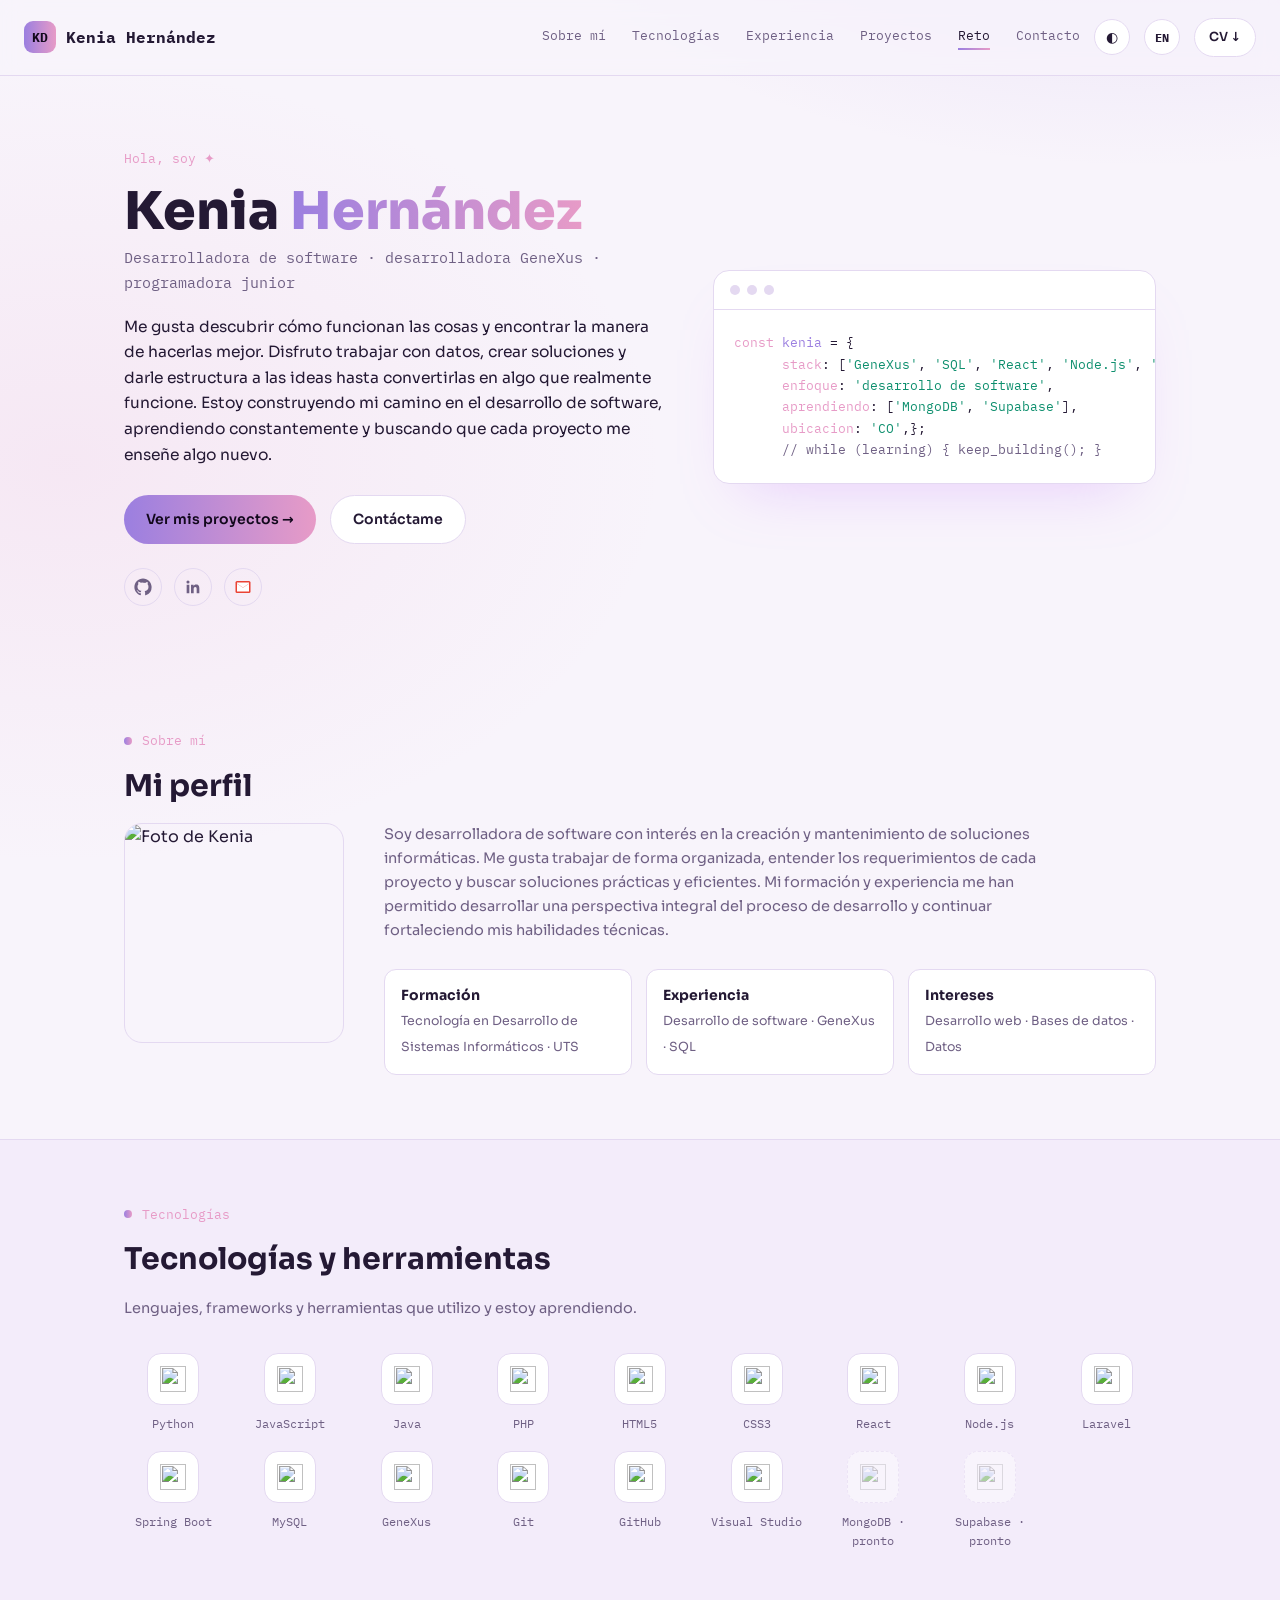
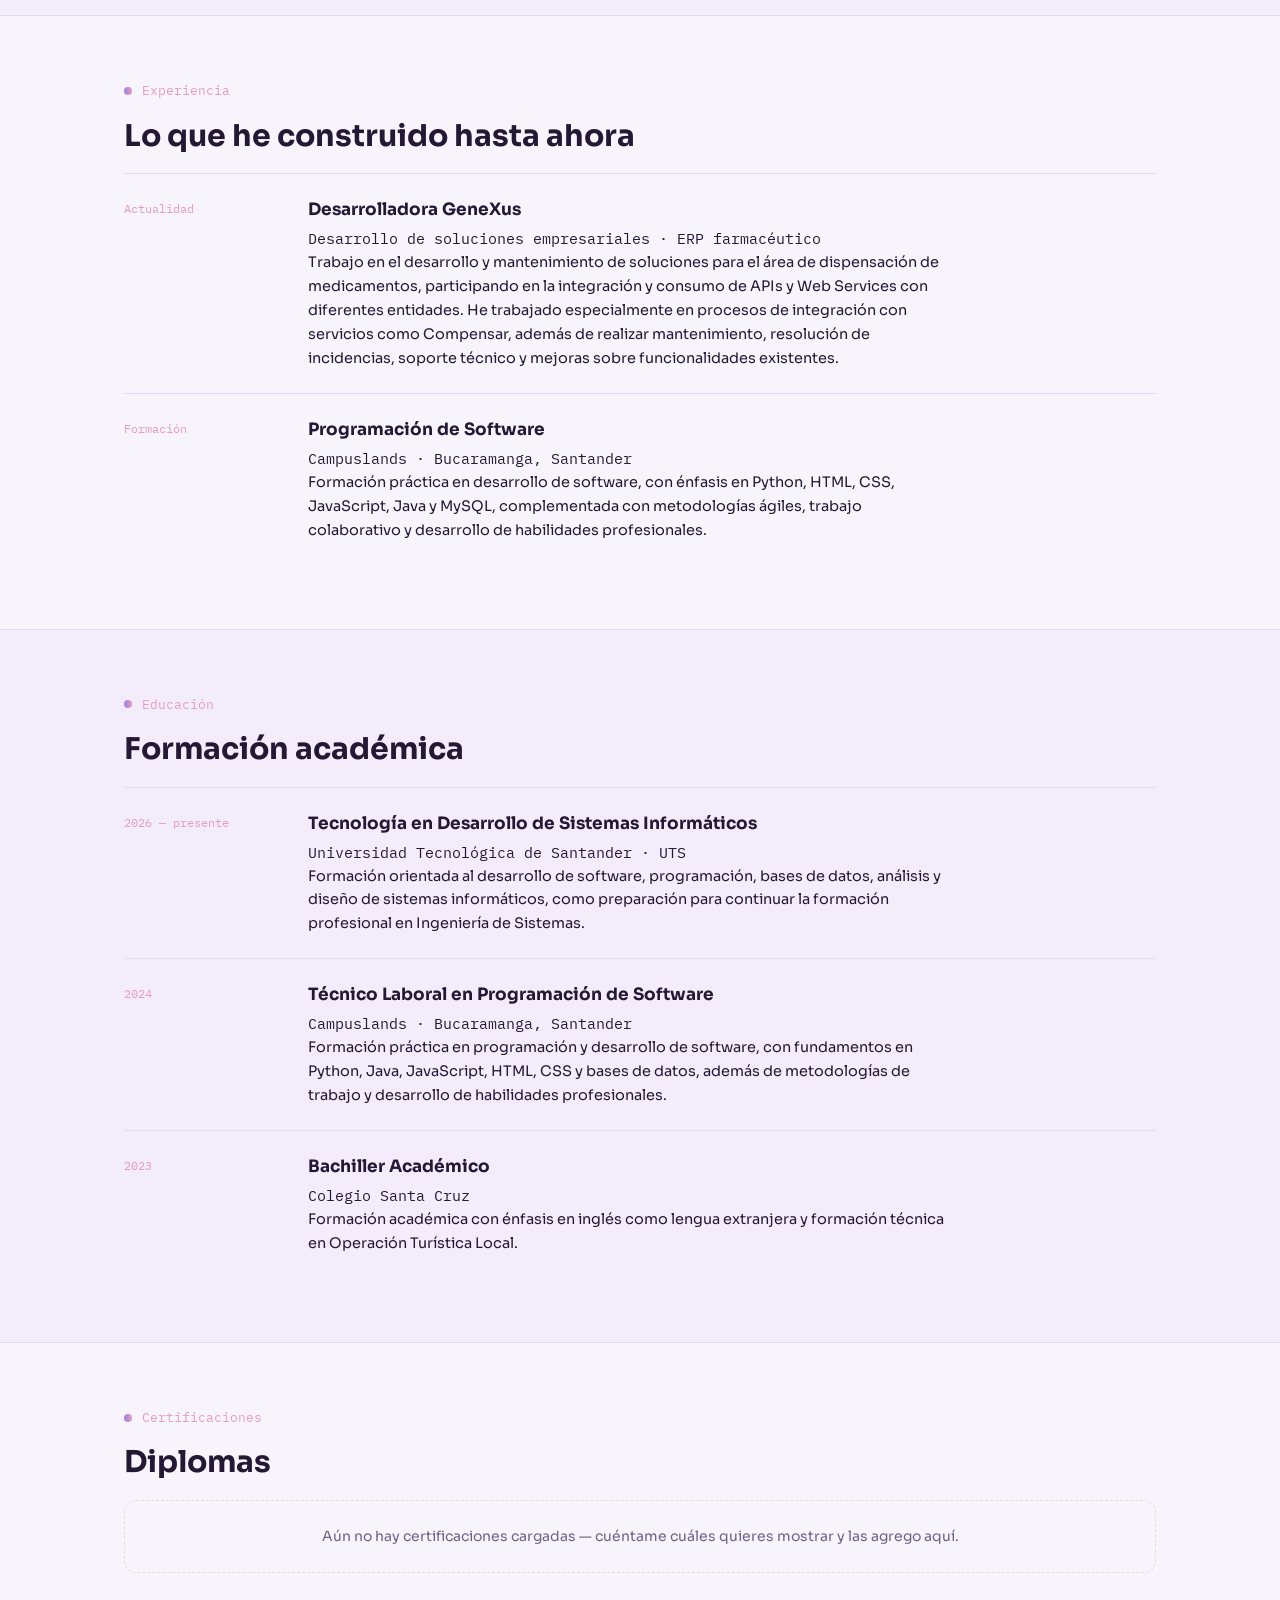
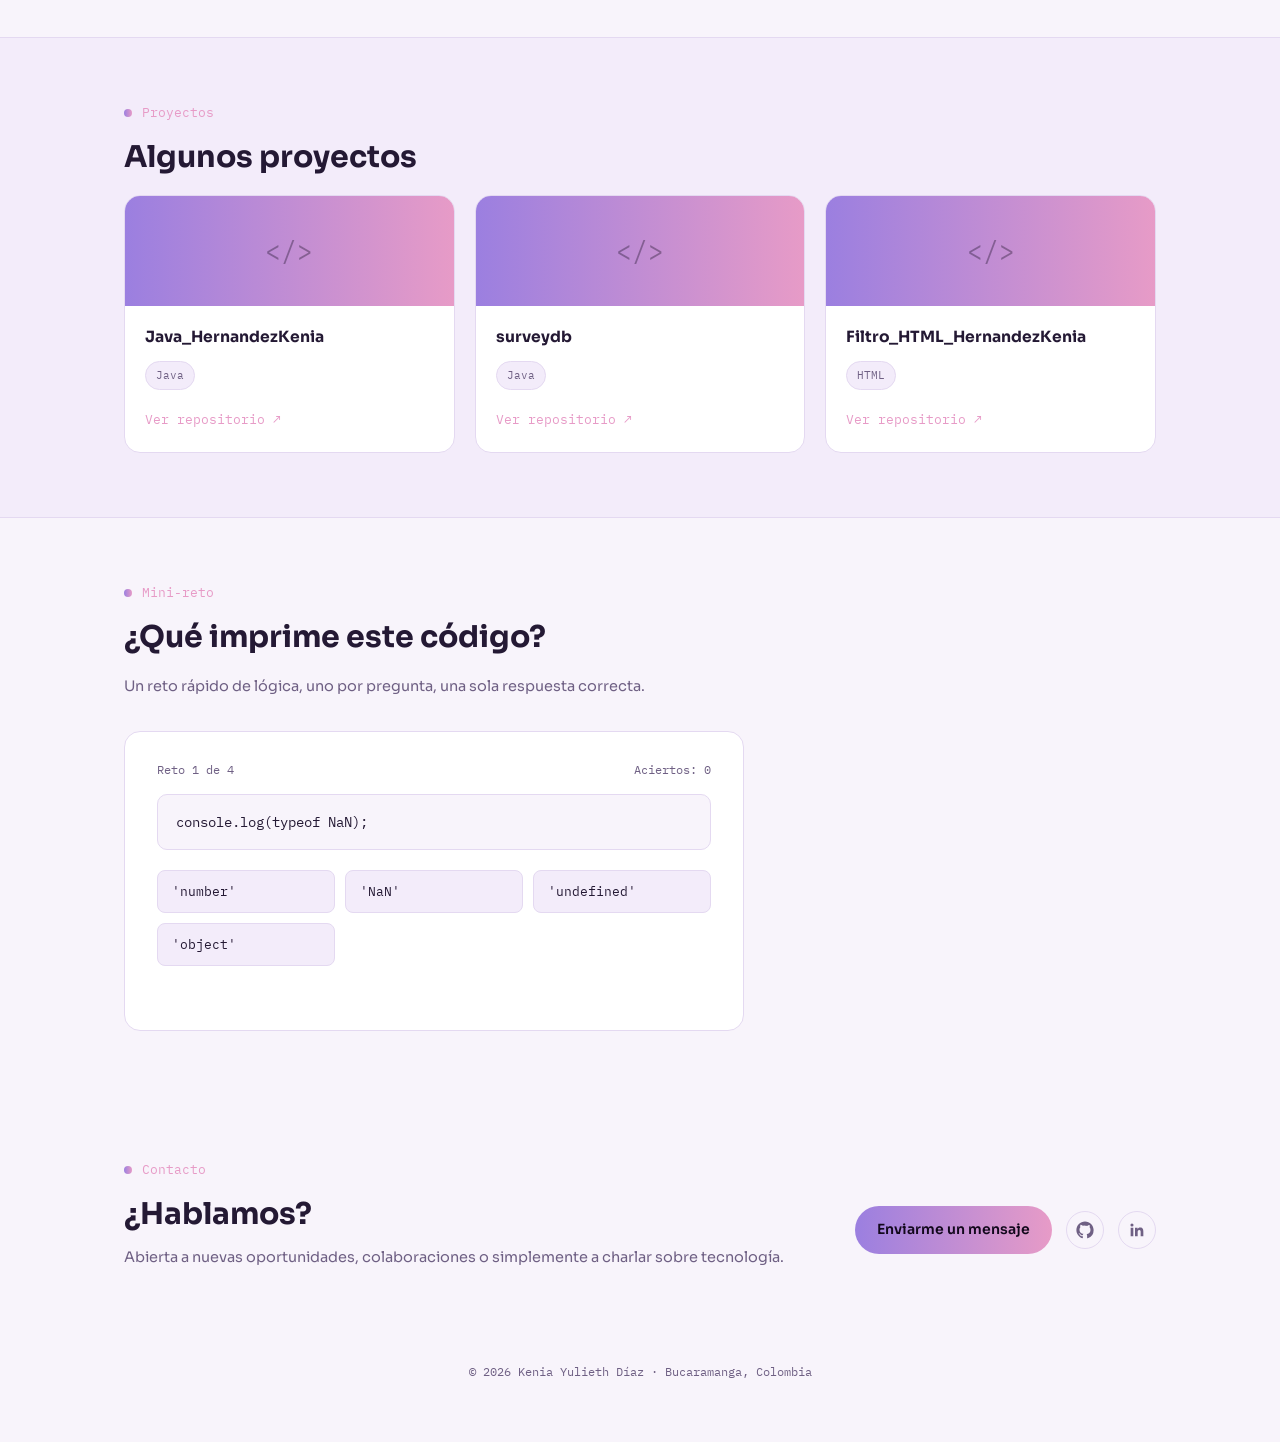
==== commit 72b36cbb: "refactor: :recycle: reorganizar estructura de archivos Se separaron los estilos CSS y la lógica Java" ====
--- a/index.html
+++ b/index.html
@@ -3,16 +3,16 @@
 <head>
 <meta charset="UTF-8">
 <meta name="viewport" content="width=device-width, initial-scale=1">
-<title>Kenia Yulieth Díaz — Desarrolladora</title>
-<meta name="description" content="Portafolio de Kenia Yulieth Díaz, desarrolladora de software y GeneXus en Bucaramanga, Colombia.">
+<title>Kenia Hernández — Desarrolladora</title>
+<meta name="description" content="Portafolio de Kenia Hernández, desarrolladora de software y GeneXus en Bucaramanga, Colombia.">
 
 <meta property="og:type" content="website">
-<meta property="og:title" content="Kenia Yulieth Díaz — Desarrolladora">
+<meta property="og:title" content="Kenia Hernández — Desarrolladora">
 <meta property="og:description" content="Desarrolladora de software · GeneXus · datos. Bucaramanga, Colombia.">
 <meta property="og:image" content="https://Keniayh.github.io/og-image.png">
 <meta property="og:url" content="https://Keniayh.github.io">
 <meta name="twitter:card" content="summary_large_image">
-<meta name="twitter:title" content="Kenia Yulieth Díaz — Desarrolladora">
+<meta name="twitter:title" content="Kenia Hernández — Desarrolladora">
 <meta name="twitter:description" content="Desarrolladora de software · GeneXus · datos. Bucaramanga, Colombia.">
 <meta name="twitter:image" content="https://Keniayh.github.io/og-image.png">
 
@@ -20,247 +20,13 @@
 <link rel="preconnect" href="https://fonts.googleapis.com">
 <link rel="preconnect" href="https://fonts.gstatic.com" crossorigin>
 <link href="https://fonts.googleapis.com/css2?family=IBM+Plex+Mono:wght@400;500;600;700&family=Sora:wght@400;500;600;700;800&display=swap" rel="stylesheet">
-<style>
-  :root{
-    --bg: #0c0714;
-    --panel: #150f22;
-    --panel-alt: #190f26;
-    --line: #2b2140;
-    --ink: #f3eef9;
-    --muted: #a496bf;
-    --accent1: #c77dff;
-    --accent2: #ff8fe3;
-    --key: #7ee0c3;
-    --mono: 'IBM Plex Mono', ui-monospace, monospace;
-    --sans: 'Sora', system-ui, sans-serif;
-    --grad: linear-gradient(90deg, var(--accent1), var(--accent2));
-  }
-  [data-theme="light"]{
-    --bg: #f8f4fb;
-    --panel: #ffffff;
-    --panel-alt: #f3ecfa;
-    --line: #e4d9f1;
-    --ink: #241934;
-    --muted: #6f6084;
-    --accent1: #9b7fe0;
-    --accent2: #e79bc7;
-    --key: #0e8f6e;
-  }
-  *{ box-sizing: border-box; }
-  html{ scroll-behavior: smooth; }
-  body{
-    margin:0;
-    background: var(--bg);
-    background-image:
-      radial-gradient(700px 400px at 90% -5%, color-mix(in srgb, var(--accent1) 22%, transparent), transparent),
-      radial-gradient(600px 400px at 5% 10%, color-mix(in srgb, var(--accent2) 14%, transparent), transparent);
-    color: var(--ink);
-    font-family: var(--sans);
-    line-height: 1.65;
-    transition: background-color .2s ease, color .2s ease;
-  }
-  .wrap{ max-width: 1080px; margin: 0 auto; padding: 0 24px; }
-
-  /* ---------- nav ---------- */
-  nav{
-    position: sticky; top: 0; z-index: 10;
-    display: flex; align-items: center; justify-content: space-between;
-    padding: 18px 24px;
-    background: color-mix(in srgb, var(--bg) 78%, transparent);
-    backdrop-filter: blur(10px);
-    border-bottom: 1px solid var(--line);
-  }
-  .logo{ display: flex; align-items: center; gap: 10px; font-family: var(--mono); font-weight: 700; }
-  .logo-badge{ width: 32px; height: 32px; border-radius: 9px; background: var(--grad); display: flex; align-items: center; justify-content: center; font-size: 13px; color: #12081c; }
-  .nav-links{ display: flex; gap: 26px; font-family: var(--mono); font-size: 13px; }
-  .nav-links a{ color: var(--muted); text-decoration: none; position: relative; padding-bottom: 3px; transition: color .2s ease; }
-  .nav-links a::after{ content: ""; position: absolute; left: 0; bottom: 0; width: 0; height: 2px; background: var(--grad); transition: width .25s ease; }
-  .nav-links a:hover{ color: var(--accent2); }
-  .nav-links a.active{ color: var(--ink); }
-  .nav-links a.active::after{ width: 100%; }
-  .nav-right{ display: flex; align-items: center; gap: 14px; }
-  #theme-toggle{
-    font-family: var(--mono); font-size: 14px;
-    background: var(--panel); border: 1px solid var(--line); color: var(--ink);
-    border-radius: 999px; width: 36px; height: 36px; cursor: pointer;
-    display: flex; align-items: center; justify-content: center;
-  }
-  #theme-toggle:hover{ border-color: var(--accent1); }
-  #lang-toggle{
-    font-family: var(--mono); font-size: 12px; font-weight: 700;
-    background: var(--panel); border: 1px solid var(--line); color: var(--ink);
-    border-radius: 999px; padding: 0 10px; height: 36px; cursor: pointer;
-  }
-  #lang-toggle:hover{ border-color: var(--accent1); }
-  @media (max-width: 760px){ .nav-links{ display: none; } }
-
-  /* ---------- buttons ---------- */
-  .btn{
-    display: inline-flex; align-items: center; gap: 8px;
-    font-family: var(--sans); font-weight: 600; font-size: 14px;
-    padding: 12px 22px; border-radius: 999px;
-    border: 1px solid var(--line); color: var(--ink);
-    background: var(--panel); text-decoration: none; cursor: pointer;
-    transition: transform .15s ease, border-color .15s ease;
-  }
-  .btn:hover{ transform: translateY(-2px); border-color: var(--accent1); }
-  .btn:active{ transform: translateY(0) scale(.97); }
-  .btn-grad{ background: var(--grad); color: #12081c; border: none; }
-  .btn-grad:hover{ filter: brightness(1.06); box-shadow: 0 8px 24px -8px var(--accent1); }
-  .btn-small{ padding: 8px 14px; font-size: 12.5px; }
-  .icon-btn{
-    width: 38px; height: 38px; border-radius: 50%; border: 1px solid var(--line);
-    display: flex; align-items: center; justify-content: center; color: var(--muted);
-    text-decoration: none; transition: border-color .15s ease, color .15s ease;
-  }
-  .icon-btn svg{ width: 18px; height: 18px; }
-  .icon-btn:hover{ border-color: var(--accent1); color: var(--accent2); }
-
-  /* ---------- hero ---------- */
-  .hero{
-    display: grid; grid-template-columns: 1.1fr 0.9fr; gap: 48px; align-items: center;
-    padding: 72px 0 60px;
-  }
-  .kicker{ font-family: var(--mono); font-size: 13px; color: var(--accent2); margin: 0 0 14px; }
-  .name{ font-family: var(--sans); font-weight: 800; font-size: clamp(34px, 5vw, 52px); margin: 0 0 6px; line-height: 1.1; }
-  .name .grad{
-    background: linear-gradient(90deg, var(--accent1), var(--accent2), var(--accent1));
-    background-size: 200% auto;
-    -webkit-background-clip: text; background-clip: text; color: transparent;
-    animation: shine 5s linear infinite;
-  }
-  @keyframes shine{ to{ background-position: -200% center; } }
-  @media (prefers-reduced-motion: reduce){ .name .grad{ animation: none; } }
-  .role{ font-family: var(--mono); font-size: 15px; color: var(--muted); margin: 0 0 18px; }
-  .bio{ max-width: 52ch; color: var(--ink); font-size: 15.5px; }
-  .hero-actions{ margin-top: 28px; display: flex; gap: 14px; flex-wrap: wrap; }
-  .socials{ margin-top: 24px; display: flex; gap: 12px; }
-
-  .hero-code{
-    background: var(--panel); border: 1px solid var(--line); border-radius: 16px;
-    overflow: hidden; box-shadow: 0 30px 60px -30px rgba(199,125,255,.35);
-  }
-  .hero-code-bar{ display: flex; gap: 7px; padding: 14px 16px; border-bottom: 1px solid var(--line); }
-  .hero-code-bar span{ width: 10px; height: 10px; border-radius: 50%; background: var(--line); }
-  .hero-code pre{ margin: 0; padding: 22px 20px; font-family: var(--mono); font-size: 13px; overflow-x: auto; }
-  .tk-key{ color: var(--accent2); } .tk-str{ color: var(--key); } .tk-var{ color: var(--accent1); } .tk-muted{ color: var(--muted); }
-  @media (max-width: 820px){ .hero{ grid-template-columns: 1fr; } }
-
-  /* ---------- reveal ---------- */
-  .reveal{ opacity: 0; transform: translateY(16px); transition: opacity .5s ease, transform .5s ease; }
-  .reveal.in{ opacity: 1; transform: translateY(0); }
-  @media (prefers-reduced-motion: reduce){ .reveal{ opacity:1 !important; transform:none !important; transition:none !important; } }
-
-  /* ---------- section shells (alternating) ---------- */
-  section{ scroll-margin-top: 76px; }
-  .band{ padding: 64px 0; }
-  .band-alt{ background: var(--panel-alt); border-top: 1px solid var(--line); border-bottom: 1px solid var(--line); }
-  .eyebrow{ display: flex; align-items: center; gap: 10px; font-family: var(--mono); font-size: 13px; color: var(--accent2); margin-bottom: 10px; }
-  .eyebrow-dot{ width: 8px; height: 8px; border-radius: 50%; background: var(--grad); }
-  h2{ font-family: var(--sans); font-weight: 700; font-size: clamp(24px, 3vw, 30px); margin: 0 0 12px; }
-  .section-sub{ color: var(--muted); font-size: 14.5px; max-width: 60ch; margin: 0 0 32px; }
-
-  /* ---------- about ---------- */
-  .about-grid{ display: grid; grid-template-columns: 220px 1fr; gap: 40px; align-items: start; }
-  .about-photo{ width: 100%; aspect-ratio: 1; object-fit: cover; border-radius: 18px; border: 1px solid var(--line); }
-  .stat-row{ display: grid; grid-template-columns: repeat(auto-fit, minmax(150px,1fr)); gap: 14px; margin-top: 26px; }
-  .stat{ background: var(--panel); border: 1px solid var(--line); border-radius: 12px; padding: 14px 16px; }
-  .stat b{ display: block; font-size: 14px; } .stat span{ font-size: 12.5px; color: var(--muted); }
-  @media (max-width: 640px){ .about-grid{ grid-template-columns: 1fr; } .about-photo{ max-width: 200px; } }
-  .gh-stats{ display: block; max-width: 100%; margin-top: 20px; border-radius: 12px; }
-
-  /* ---------- tools ---------- */
-  .tool-grid{ display: grid; grid-template-columns: repeat(auto-fill, minmax(92px, 1fr)); gap: 18px; }
-  .tool{
-    display: flex; flex-direction: column; align-items: center; gap: 10px; text-align: center;
-    opacity: 0; transform: translateY(10px) scale(.92);
-    transition: opacity .4s ease, transform .4s ease;
-  }
-  .reveal.in .tool{ opacity: 1; transform: none; }
-  .reveal.in .tool:nth-child(1){ transition-delay: .02s; } .reveal.in .tool:nth-child(2){ transition-delay: .05s; }
-  .reveal.in .tool:nth-child(3){ transition-delay: .08s; } .reveal.in .tool:nth-child(4){ transition-delay: .11s; }
-  .reveal.in .tool:nth-child(5){ transition-delay: .14s; } .reveal.in .tool:nth-child(6){ transition-delay: .17s; }
-  .reveal.in .tool:nth-child(7){ transition-delay: .20s; } .reveal.in .tool:nth-child(8){ transition-delay: .23s; }
-  .reveal.in .tool:nth-child(9){ transition-delay: .26s; } .reveal.in .tool:nth-child(10){ transition-delay: .29s; }
-  .reveal.in .tool:nth-child(11){ transition-delay: .32s; } .reveal.in .tool:nth-child(12){ transition-delay: .35s; }
-  .reveal.in .tool:nth-child(13){ transition-delay: .38s; } .reveal.in .tool:nth-child(14){ transition-delay: .41s; }
-  .reveal.in .tool:nth-child(15){ transition-delay: .44s; } .reveal.in .tool:nth-child(16){ transition-delay: .47s; }
-  .reveal.in .tool:nth-child(17){ transition-delay: .50s; }
-  @media (prefers-reduced-motion: reduce){ .tool{ opacity:1 !important; transform:none !important; transition:none !important; } }
-  .tool-icon{
-    width: 52px; height: 52px; border-radius: 14px; background: #ffffff; border: 1px solid var(--line);
-    display: flex; align-items: center; justify-content: center; transition: transform .15s ease;
-  }
-  .tool:hover .tool-icon{ transform: translateY(-4px) rotate(-2deg); }
-  .tool-icon img{ width: 26px; height: 26px; }
-  .tool-icon.gx{ background: var(--grad); font-family: var(--mono); font-weight: 700; color: #12081c; font-size: 15px; }
-  .tool-label{ font-family: var(--mono); font-size: 11.5px; color: var(--muted); }
-  .tool.soon .tool-icon{ opacity: .45; border-style: dashed; }
-  .tool.soon .tool-label::after{ content: " · pronto"; }
-
-  /* ---------- entries ---------- */
-  .entry{ display: flex; gap: 24px; padding: 22px 0; border-top: 1px solid var(--line); }
-  .entry:first-child{ border-top: none; padding-top: 0; }
-  .entry-when{ font-family: var(--mono); font-size: 12px; color: var(--accent2); width: 160px; flex-shrink: 0; padding-top: 3px; }
-  .entry-body h3{ margin: 0 0 3px; font-size: 17px; font-weight: 700; }
-  .entry-org{ font-family: var(--mono); font-size: 13px; color: var(--muted); margin: 0 0 10px; }
-  .entry-body p{ margin: 0; font-size: 14.5px; max-width: 58ch; color: var(--ink); }
-  @media (max-width: 560px){ .entry{ flex-direction: column; gap: 6px; } .entry-when{ width: auto; } }
-
-  /* ---------- projects ---------- */
-  .project-grid{ display: grid; grid-template-columns: repeat(auto-fit, minmax(270px, 1fr)); gap: 20px; }
-  .project{ background: var(--panel); border: 1px solid var(--line); border-radius: 16px; overflow: hidden; transition: transform .15s ease, border-color .15s ease; }
-  .project:hover{ transform: translateY(-4px); border-color: var(--accent1); }
-  .project-thumb{ height: 110px; background: var(--grad); position: relative; overflow: hidden; }
-  .project-thumb::after{ content: "</>"; position: absolute; inset: 0; display: flex; align-items: center; justify-content: center; font-family: var(--mono); font-size: 26px; color: rgba(18,8,28,.35); transition: transform .3s ease; }
-  .project:hover .project-thumb::after{ transform: scale(1.15) rotate(-4deg); }
-  .project-body{ padding: 18px 20px 20px; }
-  .project-name{ font-family: var(--sans); font-weight: 700; font-size: 15.5px; margin: 0 0 12px; }
-  .project-tags{ display: flex; gap: 8px; flex-wrap: wrap; margin-bottom: 16px; }
-  .tag{ font-family: var(--mono); font-size: 11px; background: var(--panel-alt); border: 1px solid var(--line); color: var(--muted); padding: 4px 10px; border-radius: 999px; }
-  .project-body a{ font-family: var(--mono); font-size: 12.5px; color: var(--accent2); text-decoration: none; }
-  .project-body a:hover{ text-decoration: underline; }
-
-  .empty{ border: 1px dashed var(--line); border-radius: 12px; padding: 24px; text-align: center; color: var(--muted); font-size: 14px; }
-
-  /* ---------- mini-reto ---------- */
-  .quiz-card{
-    background: var(--panel); border: 1px solid var(--line); border-radius: 16px;
-    padding: 28px 32px; max-width: 620px;
-  }
-  .quiz-progress{ font-family: var(--mono); font-size: 12px; color: var(--muted); margin-bottom: 14px; display: flex; justify-content: space-between; }
-  .quiz-code{
-    background: var(--bg); border: 1px solid var(--line); border-radius: 10px;
-    padding: 16px 18px; font-family: var(--mono); font-size: 13.5px; margin-bottom: 20px;
-    white-space: pre; overflow-x: auto;
-  }
-  .quiz-options{ display: grid; grid-template-columns: repeat(auto-fit, minmax(150px,1fr)); gap: 10px; }
-  .quiz-opt{
-    font-family: var(--mono); font-size: 13px; text-align: left;
-    background: var(--panel-alt); border: 1px solid var(--line); color: var(--ink);
-    border-radius: 8px; padding: 12px 14px; cursor: pointer;
-    transition: border-color .15s ease, transform .15s ease, background .15s ease;
-  }
-  .quiz-opt:hover{ border-color: var(--accent1); transform: translateY(-2px); }
-  .quiz-opt.correct{ border-color: var(--key); background: color-mix(in srgb, var(--key) 18%, var(--panel-alt)); }
-  .quiz-opt.wrong{ border-color: #ff6b6b; background: color-mix(in srgb, #ff6b6b 18%, var(--panel-alt)); }
-  .quiz-opt:disabled{ cursor: default; }
-  .quiz-feedback{ margin-top: 16px; font-size: 13.5px; color: var(--muted); min-height: 20px; }
-  .quiz-feedback.show{ animation: pop .3s ease; }
-  @keyframes pop{ from{ opacity:0; transform: translateY(-4px);} to{ opacity:1; transform:none; } }
-  .quiz-next{ margin-top: 18px; }
-
-  /* ---------- contact / footer ---------- */
-  .contact-row{ display: flex; align-items: center; justify-content: space-between; gap: 24px; flex-wrap: wrap; }
-  footer{ font-family: var(--mono); font-size: 12px; color: var(--muted); padding: 28px 0 60px; text-align: center; }
-
-  :focus-visible{ outline: 2px solid var(--accent2); outline-offset: 2px; }
-</style>
+<link rel="stylesheet" href="css/style.css">
+
 </head>
 <body>
 
 <nav>
-  <div class="logo"><span class="logo-badge">KD</span> Kenia Díaz</div>
+  <div class="logo"><span class="logo-badge">KD</span> Kenia Hernández</div>
   <div class="nav-right">
     <div class="nav-links">
       <a href="#sobre-mi" data-i18n="nav.about">Sobre mí</a>
@@ -272,7 +38,7 @@
     </div>
     <button id="theme-toggle" aria-label="Cambiar tema">◐</button>
     <button id="lang-toggle" aria-label="Cambiar idioma">EN</button>
-    <a class="btn btn-small" href="cv.pdf" download data-i18n="nav.cv">CV ↓</a>
+    <a class="btn btn-small" href="assets/cv/cv.pdf" download data-i18n="nav.cv">CV ↓</a>
   </div>
 </nav>
 
@@ -328,7 +94,7 @@
     <div class="eyebrow"><span class="eyebrow-dot"></span><span data-i18n="about.eyebrow">Sobre mí</span></div>
     <h2 data-i18n="about.title">Mi perfil</h2>
     <div class="about-grid">
-      <img class="about-photo" src="foto.jpg" alt="Foto de Kenia">
+      <img class="about-photo" src="assets/images/foto.jpg" alt="Foto de Kenia">
       <div>
         <p class="section-sub" style="margin-bottom:0;" data-i18n="about.bio">
           Soy desarrolladora de software con interés en la creación y mantenimiento de
@@ -539,255 +305,9 @@
   </div>
 </section>
 
-<footer><span data-i18n="footer.text">© 2026 Kenia Yulieth Díaz · Bucaramanga, Colombia</span></footer>
-
-<script>
-  const root = document.documentElement;
-  const themeBtn = document.getElementById('theme-toggle');
-  const saved = localStorage.getItem('theme');
-  const prefersLight = window.matchMedia('(prefers-color-scheme: light)').matches;
-  const initial = saved || (prefersLight ? 'light' : 'dark');
-  if(initial === 'light') root.setAttribute('data-theme', 'light');
-
-  themeBtn.addEventListener('click', () => {
-    const isLight = root.getAttribute('data-theme') === 'light';
-    if(isLight){ root.removeAttribute('data-theme'); localStorage.setItem('theme','dark'); }
-    else{ root.setAttribute('data-theme','light'); localStorage.setItem('theme','light'); }
-    updateGhStats();
-  });
-
-  function updateGhStats(){
-    const isLight = root.getAttribute('data-theme') === 'light';
-    const theme = isLight ? 'default' : 'radical';
-    const img = document.getElementById('gh-stats');
-    if(img) img.src = `https://github-readme-stats.vercel.app/api?username=Keniayh&show_icons=true&hide_border=true&theme=${theme}&bg_color=00000000`;
-  }
-  updateGhStats();
-
-  const io = new IntersectionObserver((entries) => {
-    entries.forEach(e => { if(e.isIntersecting){ e.target.classList.add('in'); io.unobserve(e.target); } });
-  }, { threshold: 0.12 });
-  document.querySelectorAll('.reveal').forEach(el => io.observe(el));
-
-  // resaltar el link activo del menú según la sección visible
-  const navLinks = document.querySelectorAll('.nav-links a');
-  const navSections = [...navLinks].map(a => document.querySelector(a.getAttribute('href')));
-  const navIo = new IntersectionObserver((entries) => {
-    entries.forEach(entry => {
-      if(entry.isIntersecting){
-        const id = '#' + entry.target.id;
-        navLinks.forEach(a => a.classList.toggle('active', a.getAttribute('href') === id));
-      }
-    });
-  }, { rootMargin: '-40% 0px -50% 0px' });
-  navSections.forEach(s => s && navIo.observe(s));
-
-  // ---------- idioma ES/EN ----------
-  const i18n = {
-    es: {
-      'nav.about':'Sobre mí','nav.stack':'Tecnologías','nav.exp':'Experiencia','nav.projects':'Proyectos',
-      'nav.quiz':'Reto','nav.contact':'Contacto','nav.cv':'CV ↓',
-      'hero.kicker':'Hola, soy ✦',
-      'hero.role':'Desarrolladora de software · desarrolladora GeneXus · programadora junior',
-      'hero.bio':'Me gusta descubrir cómo funcionan las cosas y encontrar la manera de hacerlas mejor. Disfruto trabajar con datos, crear soluciones y darle estructura a las ideas hasta convertirlas en algo que realmente funcione. Estoy construyendo mi camino en el desarrollo de software, aprendiendo constantemente y buscando que cada proyecto me enseñe algo nuevo.',
-      'hero.cta1':'Ver mis proyectos →','hero.cta2':'Contáctame',
-      'about.eyebrow':'Sobre mí','about.title':'Mi perfil',
-      'about.bio':'Soy desarrolladora de software con interés en la creación y mantenimiento de soluciones informáticas. Me gusta trabajar de forma organizada, entender los requerimientos de cada proyecto y buscar soluciones prácticas y eficientes. Mi formación y experiencia me han permitido desarrollar una perspectiva integral del proceso de desarrollo y continuar fortaleciendo mis habilidades técnicas.',
-      'about.stat1.k':'Formación','about.stat1.v':'Tecnología en Desarrollo de Sistemas Informáticos · UTS',
-      'about.stat2.k':'Experiencia','about.stat2.v':'Desarrollo de software · GeneXus · SQL',
-      'about.stat3.k':'Intereses','about.stat3.v':'Desarrollo web · Bases de datos · Datos',
-      'stack.eyebrow':'Tecnologías','stack.title':'Tecnologías y herramientas',
-      'stack.sub':'Lenguajes, frameworks y herramientas que utilizo y estoy aprendiendo.',
-      'exp.eyebrow':'Experiencia','exp.title':'Lo que he construido hasta ahora',
-      'exp.e1.when':'Actualidad','exp.e1.role':'Desarrolladora GeneXus',
-      'exp.e1.org':'Desarrollo de soluciones empresariales · ERP farmacéutico',
-      'exp.e1.desc':'Trabajo en el desarrollo y mantenimiento de soluciones para el área de dispensación de medicamentos, participando en la integración y consumo de APIs y Web Services con diferentes entidades. He trabajado especialmente en procesos de integración con servicios como Compensar, además de realizar mantenimiento, resolución de incidencias, soporte técnico y mejoras sobre funcionalidades existentes.',
-      'exp.e2.when':'Formación','exp.e2.role':'Programación de Software',
-      'exp.e2.desc':'Formación práctica en desarrollo de software, con énfasis en Python, HTML, CSS, JavaScript, Java y MySQL, complementada con metodologías ágiles, trabajo colaborativo y desarrollo de habilidades profesionales.',
-      'edu.eyebrow':'Educación','edu.title':'Formación académica','edu.e1.present':'presente',
-      'edu.e1.role':'Tecnología en Desarrollo de Sistemas Informáticos',
-      'edu.e1.desc':'Formación orientada al desarrollo de software, programación, bases de datos, análisis y diseño de sistemas informáticos, como preparación para continuar la formación profesional en Ingeniería de Sistemas.',
-      'edu.e2.role':'Técnico Laboral en Programación de Software',
-      'edu.e2.desc':'Formación práctica en programación y desarrollo de software, con fundamentos en Python, Java, JavaScript, HTML, CSS y bases de datos, además de metodologías de trabajo y desarrollo de habilidades profesionales.',
-      'edu.e3.role':'Bachiller Académico',
-      'edu.e3.desc':'Formación académica con énfasis en inglés como lengua extranjera y formación técnica en Operación Turística Local.',
-      'certs.eyebrow':'Certificaciones','certs.title':'Diplomas',
-      'certs.empty':'Aún no hay certificaciones cargadas — cuéntame cuáles quieres mostrar y las agrego aquí.',
-      'projects.eyebrow':'Proyectos','projects.title':'Algunos proyectos','projects.view':'Ver repositorio ↗',
-      'quiz.eyebrow':'Mini-reto','quiz.title':'¿Qué imprime este código?',
-      'quiz.sub':'Un reto rápido de lógica, uno por pregunta, una sola respuesta correcta.',
-      'contact.eyebrow':'Contacto','contact.title':'¿Hablamos?',
-      'contact.sub':'Abierta a nuevas oportunidades, colaboraciones o simplemente a charlar sobre tecnología.',
-      'contact.cta':'Enviarme un mensaje',
-      'footer.text':'© 2026 Kenia Yulieth Díaz · Bucaramanga, Colombia'
-    },
-    en: {
-      'nav.about':'About','nav.stack':'Stack','nav.exp':'Experience','nav.projects':'Projects',
-      'nav.quiz':'Challenge','nav.contact':'Contact','nav.cv':'Resume ↓',
-      'hero.kicker':"Hi, I'm ✦",
-      'hero.role':'Software developer · GeneXus developer · junior programmer',
-      'hero.bio':"I like figuring out how things work and finding ways to make them better. I enjoy working with data, building solutions, and giving structure to ideas until they actually work. I'm building my path in software development, constantly learning and looking for every project to teach me something new.",
-      'hero.cta1':'See my projects →','hero.cta2':'Get in touch',
-      'about.eyebrow':'About me','about.title':'My profile',
-      'about.bio':"I'm a software developer interested in building and maintaining software solutions. I like working in an organized way, understanding each project's requirements, and finding practical, efficient solutions. My education and experience have given me a well-rounded view of the development process, and I keep strengthening my technical skills.",
-      'about.stat1.k':'Education','about.stat1.v':'Technology in Information Systems Development · UTS',
-      'about.stat2.k':'Experience','about.stat2.v':'Software development · GeneXus · SQL',
-      'about.stat3.k':'Interests','about.stat3.v':'Web development · Databases · Data',
-      'stack.eyebrow':'Technologies','stack.title':'Technologies & tools',
-      'stack.sub':"Languages, frameworks and tools I use and I'm learning.",
-      'exp.eyebrow':'Experience','exp.title':"What I've built so far",
-      'exp.e1.when':'Present','exp.e1.role':'GeneXus Developer',
-      'exp.e1.org':'Enterprise solutions development · pharmaceutical ERP',
-      'exp.e1.desc':"I work on developing and maintaining solutions for the medication dispensing area, taking part in the integration and consumption of APIs and Web Services with different entities. I've worked especially on integration processes with services like Compensar, along with maintenance, incident resolution, technical support, and improvements to existing features.",
-      'exp.e2.when':'Training','exp.e2.role':'Software Programming',
-      'exp.e2.desc':'Hands-on training in software development, focused on Python, HTML, CSS, JavaScript, Java and MySQL, complemented with agile methodologies, teamwork and professional skills development.',
-      'edu.eyebrow':'Education','edu.title':'Academic background','edu.e1.present':'present',
-      'edu.e1.role':'Technology in Information Systems Development',
-      'edu.e1.desc':'Training focused on software development, programming, databases, and systems analysis and design, as preparation to continue professional studies in Systems Engineering.',
-      'edu.e2.role':'Vocational Technician in Software Programming',
-      'edu.e2.desc':'Hands-on training in programming and software development, with fundamentals in Python, Java, JavaScript, HTML, CSS and databases, plus work methodologies and professional skills development.',
-      'edu.e3.role':'Academic High School Diploma',
-      'edu.e3.desc':'Academic training with an emphasis on English as a foreign language and technical training in Local Tourism Operations.',
-      'certs.eyebrow':'Certifications','certs.title':'Diplomas',
-      'certs.empty':"No certifications added yet — let me know which ones you'd like to show and I'll add them here.",
-      'projects.eyebrow':'Projects','projects.title':'Some projects','projects.view':'View repository ↗',
-      'quiz.eyebrow':'Mini challenge','quiz.title':'What does this code print?',
-      'quiz.sub':'A quick logic challenge, one question at a time, a single correct answer.',
-      'contact.eyebrow':'Contact','contact.title':"Let's talk?",
-      'contact.sub':'Open to new opportunities, collaborations, or just chatting about tech.',
-      'contact.cta':'Send me a message',
-      'footer.text':'© 2026 Kenia Yulieth Díaz · Bucaramanga, Colombia'
-    }
-  };
-
-  let currentLang = localStorage.getItem('lang') || 'es';
-
-  function applyLang(lang){
-    currentLang = lang;
-    document.documentElement.lang = lang;
-    document.querySelectorAll('[data-i18n]').forEach(el => {
-      const key = el.getAttribute('data-i18n');
-      if(i18n[lang][key] !== undefined) el.textContent = i18n[lang][key];
-    });
-    langBtn.textContent = lang === 'es' ? 'EN' : 'ES';
-    localStorage.setItem('lang', lang);
-    renderQuiz();
-  }
-
-  const langBtn = document.getElementById('lang-toggle');
-  langBtn.addEventListener('click', () => applyLang(currentLang === 'es' ? 'en' : 'es'));
-
-  const quizStrings = {
-    es: { progress: (i,n)=>`Reto ${i} de ${n}`, score: s=>`Aciertos: ${s}`, correct: 'Correcto! ',
-          wrong: 'No exactamente — ', next: 'Siguiente reto →', result: 'Ver resultado →',
-          done: 'Reto completado', finished: (s,n)=>`Terminaste con ${s} de ${n} aciertos.`, retry: 'Reintentar' },
-    en: { progress: (i,n)=>`Challenge ${i} of ${n}`, score: s=>`Correct: ${s}`, correct: 'Correct! ',
-          wrong: 'Not quite — ', next: 'Next challenge →', result: 'See result →',
-          done: 'Challenge complete', finished: (s,n)=>`You finished with ${s} out of ${n} correct.`, retry: 'Try again' }
-  };
-  const quizExplain = {
-    es: [
-      "NaN es, por extraño que parezca, de tipo 'number' en JavaScript.",
-      "** es potenciación en Python: 2³ = 8.",
-      "El arreglo tiene tres elementos, así que .length es 3.",
-      "WHERE filtra antes de agrupar; HAVING filtra después del GROUP BY."
-    ],
-    en: [
-      "NaN is, oddly enough, of type 'number' in JavaScript.",
-      "** is exponentiation in Python: 2³ = 8.",
-      "The array has three elements, so .length is 3.",
-      "WHERE filters before grouping; HAVING filters after GROUP BY."
-    ]
-  };
-  const quiz = [
-    {
-      code: "console.log(typeof NaN);",
-      options: ["'number'", "'NaN'", "'undefined'", "'object'"],
-      correct: 0,
-      explain: "NaN es, por extraño que parezca, de tipo 'number' en JavaScript."
-    },
-    {
-      code: "print(2 ** 3)",
-      options: ["6", "8", "9", "23"],
-      correct: 1,
-      explain: "** es potenciación en Python: 2³ = 8."
-    },
-    {
-      code: "console.log([1, 2, 3].length);",
-      options: ["2", "3", "4", "undefined"],
-      correct: 1,
-      explain: "El arreglo tiene tres elementos, así que .length es 3."
-    },
-    {
-      code: "SELECT ... GROUP BY ... ???",
-      options: ["WHERE", "HAVING", "ORDER BY", "LIMIT"],
-      correct: 1,
-      explain: "WHERE filtra antes de agrupar; HAVING filtra después del GROUP BY."
-    }
-  ];
-  let qIndex = 0, score = 0, answered = false;
-  const qCount = document.getElementById('quiz-count');
-  const qScore = document.getElementById('quiz-score');
-  const qCode = document.getElementById('quiz-code');
-  const qOptions = document.getElementById('quiz-options');
-  const qFeedback = document.getElementById('quiz-feedback');
-  const qNext = document.getElementById('quiz-next');
-
-  function renderQuiz(){
-    answered = false;
-    const q = quiz[qIndex];
-    const s = quizStrings[currentLang];
-    qCount.textContent = s.progress(qIndex + 1, quiz.length);
-    qScore.textContent = s.score(score);
-    qCode.textContent = q.code;
-    qFeedback.textContent = '';
-    qFeedback.classList.remove('show');
-    qNext.style.display = 'none';
-    qOptions.innerHTML = '';
-    q.options.forEach((opt, i) => {
-      const b = document.createElement('button');
-      b.className = 'quiz-opt';
-      b.textContent = opt;
-      b.addEventListener('click', () => selectAnswer(i));
-      qOptions.appendChild(b);
-    });
-  }
-
-  function selectAnswer(i){
-    if(answered) return;
-    answered = true;
-    const q = quiz[qIndex];
-    const s = quizStrings[currentLang];
-    const explain = quizExplain[currentLang][qIndex];
-    const btns = qOptions.querySelectorAll('.quiz-opt');
-    btns.forEach((b, idx) => {
-      b.disabled = true;
-      if(idx === q.correct) b.classList.add('correct');
-      else if(idx === i) b.classList.add('wrong');
-    });
-    if(i === q.correct){ score++; qFeedback.textContent = s.correct + explain; }
-    else{ qFeedback.textContent = s.wrong + explain; }
-    qFeedback.classList.add('show');
-    qScore.textContent = s.score(score);
-    qNext.style.display = 'inline-flex';
-    qNext.textContent = (qIndex < quiz.length - 1) ? s.next : s.result;
-  }
-
-  qNext.addEventListener('click', () => {
-    qIndex++;
-    if(qIndex < quiz.length){ renderQuiz(); }
-    else{
-      const s = quizStrings[currentLang];
-      qCount.textContent = s.done;
-      qCode.textContent = '';
-      qOptions.innerHTML = '';
-      qFeedback.textContent = s.finished(score, quiz.length);
-      qNext.textContent = s.retry;
-      qNext.onclick = () => { qIndex = 0; score = 0; renderQuiz(); };
-    }
-  });
-
-  applyLang(currentLang);
-</script>
+<footer><span data-i18n="footer.text">© 2026 Kenia Yulieth Hernández Díaz · Colombia</span></footer>
+
+<script src="js/script.js"></script>
+
 </body>
 </html>
--- a/css/style.css
+++ b/css/style.css
@@ -0,0 +1,889 @@
+:root {
+    --bg: #0c0714;
+    --panel: #150f22;
+    --panel-alt: #190f26;
+    --line: #2b2140;
+    --ink: #f3eef9;
+    --muted: #a496bf;
+    --accent1: #c77dff;
+    --accent2: #ff8fe3;
+    --key: #7ee0c3;
+    --mono: 'IBM Plex Mono', ui-monospace, monospace;
+    --sans: 'Sora', system-ui, sans-serif;
+    --grad: linear-gradient(90deg, var(--accent1), var(--accent2));
+}
+
+[data-theme="light"] {
+    --bg: #f8f4fb;
+    --panel: #ffffff;
+    --panel-alt: #f3ecfa;
+    --line: #e4d9f1;
+    --ink: #241934;
+    --muted: #6f6084;
+    --accent1: #9b7fe0;
+    --accent2: #e79bc7;
+    --key: #0e8f6e;
+}
+
+* {
+    box-sizing: border-box;
+}
+
+html {
+    scroll-behavior: smooth;
+}
+
+body {
+    margin: 0;
+    background: var(--bg);
+    background-image:
+        radial-gradient(700px 400px at 90% -5%, color-mix(in srgb, var(--accent1) 22%, transparent), transparent),
+        radial-gradient(600px 400px at 5% 10%, color-mix(in srgb, var(--accent2) 14%, transparent), transparent);
+    color: var(--ink);
+    font-family: var(--sans);
+    line-height: 1.65;
+    transition: background-color .2s ease, color .2s ease;
+}
+
+.wrap {
+    max-width: 1080px;
+    margin: 0 auto;
+    padding: 0 24px;
+}
+
+/* ---------- nav ---------- */
+nav {
+    position: sticky;
+    top: 0;
+    z-index: 10;
+    display: flex;
+    align-items: center;
+    justify-content: space-between;
+    padding: 18px 24px;
+    background: color-mix(in srgb, var(--bg) 78%, transparent);
+    backdrop-filter: blur(10px);
+    border-bottom: 1px solid var(--line);
+}
+
+.logo {
+    display: flex;
+    align-items: center;
+    gap: 10px;
+    font-family: var(--mono);
+    font-weight: 700;
+}
+
+.logo-badge {
+    width: 32px;
+    height: 32px;
+    border-radius: 9px;
+    background: var(--grad);
+    display: flex;
+    align-items: center;
+    justify-content: center;
+    font-size: 13px;
+    color: #12081c;
+}
+
+.nav-links {
+    display: flex;
+    gap: 26px;
+    font-family: var(--mono);
+    font-size: 13px;
+}
+
+.nav-links a {
+    color: var(--muted);
+    text-decoration: none;
+    position: relative;
+    padding-bottom: 3px;
+    transition: color .2s ease;
+}
+
+.nav-links a::after {
+    content: "";
+    position: absolute;
+    left: 0;
+    bottom: 0;
+    width: 0;
+    height: 2px;
+    background: var(--grad);
+    transition: width .25s ease;
+}
+
+.nav-links a:hover {
+    color: var(--accent2);
+}
+
+.nav-links a.active {
+    color: var(--ink);
+}
+
+.nav-links a.active::after {
+    width: 100%;
+}
+
+.nav-right {
+    display: flex;
+    align-items: center;
+    gap: 14px;
+}
+
+#theme-toggle {
+    font-family: var(--mono);
+    font-size: 14px;
+    background: var(--panel);
+    border: 1px solid var(--line);
+    color: var(--ink);
+    border-radius: 999px;
+    width: 36px;
+    height: 36px;
+    cursor: pointer;
+    display: flex;
+    align-items: center;
+    justify-content: center;
+}
+
+#theme-toggle:hover {
+    border-color: var(--accent1);
+}
+
+#lang-toggle {
+    font-family: var(--mono);
+    font-size: 12px;
+    font-weight: 700;
+    background: var(--panel);
+    border: 1px solid var(--line);
+    color: var(--ink);
+    border-radius: 999px;
+    padding: 0 10px;
+    height: 36px;
+    cursor: pointer;
+}
+
+#lang-toggle:hover {
+    border-color: var(--accent1);
+}
+
+@media (max-width: 760px) {
+    .nav-links {
+        display: none;
+    }
+}
+
+/* ---------- buttons ---------- */
+.btn {
+    display: inline-flex;
+    align-items: center;
+    gap: 8px;
+    font-family: var(--sans);
+    font-weight: 600;
+    font-size: 14px;
+    padding: 12px 22px;
+    border-radius: 999px;
+    border: 1px solid var(--line);
+    color: var(--ink);
+    background: var(--panel);
+    text-decoration: none;
+    cursor: pointer;
+    transition: transform .15s ease, border-color .15s ease;
+}
+
+.btn:hover {
+    transform: translateY(-2px);
+    border-color: var(--accent1);
+}
+
+.btn:active {
+    transform: translateY(0) scale(.97);
+}
+
+.btn-grad {
+    background: var(--grad);
+    color: #12081c;
+    border: none;
+}
+
+.btn-grad:hover {
+    filter: brightness(1.06);
+    box-shadow: 0 8px 24px -8px var(--accent1);
+}
+
+.btn-small {
+    padding: 8px 14px;
+    font-size: 12.5px;
+}
+
+.icon-btn {
+    width: 38px;
+    height: 38px;
+    border-radius: 50%;
+    border: 1px solid var(--line);
+    display: flex;
+    align-items: center;
+    justify-content: center;
+    color: var(--muted);
+    text-decoration: none;
+    transition: border-color .15s ease, color .15s ease;
+}
+
+.icon-btn svg {
+    width: 18px;
+    height: 18px;
+}
+
+.icon-btn:hover {
+    border-color: var(--accent1);
+    color: var(--accent2);
+}
+
+/* ---------- hero ---------- */
+.hero {
+    display: grid;
+    grid-template-columns: 1.1fr 0.9fr;
+    gap: 48px;
+    align-items: center;
+    padding: 72px 0 60px;
+}
+
+.kicker {
+    font-family: var(--mono);
+    font-size: 13px;
+    color: var(--accent2);
+    margin: 0 0 14px;
+}
+
+.name {
+    font-family: var(--sans);
+    font-weight: 800;
+    font-size: clamp(34px, 5vw, 52px);
+    margin: 0 0 6px;
+    line-height: 1.1;
+}
+
+.name .grad {
+    background: linear-gradient(90deg, var(--accent1), var(--accent2), var(--accent1));
+    background-size: 200% auto;
+    -webkit-background-clip: text;
+    background-clip: text;
+    color: transparent;
+    animation: shine 5s linear infinite;
+}
+
+@keyframes shine {
+    to {
+        background-position: -200% center;
+    }
+}
+
+@media (prefers-reduced-motion: reduce) {
+    .name .grad {
+        animation: none;
+    }
+}
+
+.role {
+    font-family: var(--mono);
+    font-size: 15px;
+    color: var(--muted);
+    margin: 0 0 18px;
+}
+
+.bio {
+    max-width: 52ch;
+    color: var(--ink);
+    font-size: 15.5px;
+}
+
+.hero-actions {
+    margin-top: 28px;
+    display: flex;
+    gap: 14px;
+    flex-wrap: wrap;
+}
+
+.socials {
+    margin-top: 24px;
+    display: flex;
+    gap: 12px;
+}
+
+.hero-code {
+    background: var(--panel);
+    border: 1px solid var(--line);
+    border-radius: 16px;
+    overflow: hidden;
+    box-shadow: 0 30px 60px -30px rgba(199, 125, 255, .35);
+}
+
+.hero-code-bar {
+    display: flex;
+    gap: 7px;
+    padding: 14px 16px;
+    border-bottom: 1px solid var(--line);
+}
+
+.hero-code-bar span {
+    width: 10px;
+    height: 10px;
+    border-radius: 50%;
+    background: var(--line);
+}
+
+.hero-code pre {
+    margin: 0;
+    padding: 22px 20px;
+    font-family: var(--mono);
+    font-size: 13px;
+    overflow-x: auto;
+}
+
+.tk-key {
+    color: var(--accent2);
+}
+
+.tk-str {
+    color: var(--key);
+}
+
+.tk-var {
+    color: var(--accent1);
+}
+
+.tk-muted {
+    color: var(--muted);
+}
+
+@media (max-width: 820px) {
+    .hero {
+        grid-template-columns: 1fr;
+    }
+}
+
+/* ---------- reveal ---------- */
+.reveal {
+    opacity: 0;
+    transform: translateY(16px);
+    transition: opacity .5s ease, transform .5s ease;
+}
+
+.reveal.in {
+    opacity: 1;
+    transform: translateY(0);
+}
+
+@media (prefers-reduced-motion: reduce) {
+    .reveal {
+        opacity: 1 !important;
+        transform: none !important;
+        transition: none !important;
+    }
+}
+
+/* ---------- section shells (alternating) ---------- */
+section {
+    scroll-margin-top: 76px;
+}
+
+.band {
+    padding: 64px 0;
+}
+
+.band-alt {
+    background: var(--panel-alt);
+    border-top: 1px solid var(--line);
+    border-bottom: 1px solid var(--line);
+}
+
+.eyebrow {
+    display: flex;
+    align-items: center;
+    gap: 10px;
+    font-family: var(--mono);
+    font-size: 13px;
+    color: var(--accent2);
+    margin-bottom: 10px;
+}
+
+.eyebrow-dot {
+    width: 8px;
+    height: 8px;
+    border-radius: 50%;
+    background: var(--grad);
+}
+
+h2 {
+    font-family: var(--sans);
+    font-weight: 700;
+    font-size: clamp(24px, 3vw, 30px);
+    margin: 0 0 12px;
+}
+
+.section-sub {
+    color: var(--muted);
+    font-size: 14.5px;
+    max-width: 60ch;
+    margin: 0 0 32px;
+}
+
+/* ---------- about ---------- */
+.about-grid {
+    display: grid;
+    grid-template-columns: 220px 1fr;
+    gap: 40px;
+    align-items: start;
+}
+
+.about-photo {
+    width: 100%;
+    aspect-ratio: 1;
+    object-fit: cover;
+    border-radius: 18px;
+    border: 1px solid var(--line);
+}
+
+.stat-row {
+    display: grid;
+    grid-template-columns: repeat(auto-fit, minmax(150px, 1fr));
+    gap: 14px;
+    margin-top: 26px;
+}
+
+.stat {
+    background: var(--panel);
+    border: 1px solid var(--line);
+    border-radius: 12px;
+    padding: 14px 16px;
+}
+
+.stat b {
+    display: block;
+    font-size: 14px;
+}
+
+.stat span {
+    font-size: 12.5px;
+    color: var(--muted);
+}
+
+@media (max-width: 640px) {
+    .about-grid {
+        grid-template-columns: 1fr;
+    }
+
+    .about-photo {
+        max-width: 200px;
+    }
+}
+
+.gh-stats {
+    display: block;
+    max-width: 100%;
+    margin-top: 20px;
+    border-radius: 12px;
+}
+
+/* ---------- tools ---------- */
+.tool-grid {
+    display: grid;
+    grid-template-columns: repeat(auto-fill, minmax(92px, 1fr));
+    gap: 18px;
+}
+
+.tool {
+    display: flex;
+    flex-direction: column;
+    align-items: center;
+    gap: 10px;
+    text-align: center;
+    opacity: 0;
+    transform: translateY(10px) scale(.92);
+    transition: opacity .4s ease, transform .4s ease;
+}
+
+.reveal.in .tool {
+    opacity: 1;
+    transform: none;
+}
+
+.reveal.in .tool:nth-child(1) {
+    transition-delay: .02s;
+}
+
+.reveal.in .tool:nth-child(2) {
+    transition-delay: .05s;
+}
+
+.reveal.in .tool:nth-child(3) {
+    transition-delay: .08s;
+}
+
+.reveal.in .tool:nth-child(4) {
+    transition-delay: .11s;
+}
+
+.reveal.in .tool:nth-child(5) {
+    transition-delay: .14s;
+}
+
+.reveal.in .tool:nth-child(6) {
+    transition-delay: .17s;
+}
+
+.reveal.in .tool:nth-child(7) {
+    transition-delay: .20s;
+}
+
+.reveal.in .tool:nth-child(8) {
+    transition-delay: .23s;
+}
+
+.reveal.in .tool:nth-child(9) {
+    transition-delay: .26s;
+}
+
+.reveal.in .tool:nth-child(10) {
+    transition-delay: .29s;
+}
+
+.reveal.in .tool:nth-child(11) {
+    transition-delay: .32s;
+}
+
+.reveal.in .tool:nth-child(12) {
+    transition-delay: .35s;
+}
+
+.reveal.in .tool:nth-child(13) {
+    transition-delay: .38s;
+}
+
+.reveal.in .tool:nth-child(14) {
+    transition-delay: .41s;
+}
+
+.reveal.in .tool:nth-child(15) {
+    transition-delay: .44s;
+}
+
+.reveal.in .tool:nth-child(16) {
+    transition-delay: .47s;
+}
+
+.reveal.in .tool:nth-child(17) {
+    transition-delay: .50s;
+}
+
+@media (prefers-reduced-motion: reduce) {
+    .tool {
+        opacity: 1 !important;
+        transform: none !important;
+        transition: none !important;
+    }
+}
+
+.tool-icon {
+    width: 52px;
+    height: 52px;
+    border-radius: 14px;
+    background: #ffffff;
+    border: 1px solid var(--line);
+    display: flex;
+    align-items: center;
+    justify-content: center;
+    transition: transform .15s ease;
+}
+
+.tool:hover .tool-icon {
+    transform: translateY(-4px) rotate(-2deg);
+}
+
+.tool-icon img {
+    width: 26px;
+    height: 26px;
+}
+
+.tool-icon.gx {
+    background: var(--grad);
+    font-family: var(--mono);
+    font-weight: 700;
+    color: #12081c;
+    font-size: 15px;
+}
+
+.tool-label {
+    font-family: var(--mono);
+    font-size: 11.5px;
+    color: var(--muted);
+}
+
+.tool.soon .tool-icon {
+    opacity: .45;
+    border-style: dashed;
+}
+
+.tool.soon .tool-label::after {
+    content: " · pronto";
+}
+
+/* ---------- entries ---------- */
+.entry {
+    display: flex;
+    gap: 24px;
+    padding: 22px 0;
+    border-top: 1px solid var(--line);
+}
+
+.entry:first-child {
+    border-top: none;
+    padding-top: 0;
+}
+
+.entry-when {
+    font-family: var(--mono);
+    font-size: 12px;
+    color: var(--accent2);
+    width: 160px;
+    flex-shrink: 0;
+    padding-top: 3px;
+}
+
+.entry-body h3 {
+    margin: 0 0 3px;
+    font-size: 17px;
+    font-weight: 700;
+}
+
+.entry-org {
+    font-family: var(--mono);
+    font-size: 13px;
+    color: var(--muted);
+    margin: 0 0 10px;
+}
+
+.entry-body p {
+    margin: 0;
+    font-size: 14.5px;
+    max-width: 58ch;
+    color: var(--ink);
+}
+
+@media (max-width: 560px) {
+    .entry {
+        flex-direction: column;
+        gap: 6px;
+    }
+
+    .entry-when {
+        width: auto;
+    }
+}
+
+/* ---------- projects ---------- */
+.project-grid {
+    display: grid;
+    grid-template-columns: repeat(auto-fit, minmax(270px, 1fr));
+    gap: 20px;
+}
+
+.project {
+    background: var(--panel);
+    border: 1px solid var(--line);
+    border-radius: 16px;
+    overflow: hidden;
+    transition: transform .15s ease, border-color .15s ease;
+}
+
+.project:hover {
+    transform: translateY(-4px);
+    border-color: var(--accent1);
+}
+
+.project-thumb {
+    height: 110px;
+    background: var(--grad);
+    position: relative;
+    overflow: hidden;
+}
+
+.project-thumb::after {
+    content: "</>";
+    position: absolute;
+    inset: 0;
+    display: flex;
+    align-items: center;
+    justify-content: center;
+    font-family: var(--mono);
+    font-size: 26px;
+    color: rgba(18, 8, 28, .35);
+    transition: transform .3s ease;
+}
+
+.project:hover .project-thumb::after {
+    transform: scale(1.15) rotate(-4deg);
+}
+
+.project-body {
+    padding: 18px 20px 20px;
+}
+
+.project-name {
+    font-family: var(--sans);
+    font-weight: 700;
+    font-size: 15.5px;
+    margin: 0 0 12px;
+}
+
+.project-tags {
+    display: flex;
+    gap: 8px;
+    flex-wrap: wrap;
+    margin-bottom: 16px;
+}
+
+.tag {
+    font-family: var(--mono);
+    font-size: 11px;
+    background: var(--panel-alt);
+    border: 1px solid var(--line);
+    color: var(--muted);
+    padding: 4px 10px;
+    border-radius: 999px;
+}
+
+.project-body a {
+    font-family: var(--mono);
+    font-size: 12.5px;
+    color: var(--accent2);
+    text-decoration: none;
+}
+
+.project-body a:hover {
+    text-decoration: underline;
+}
+
+.empty {
+    border: 1px dashed var(--line);
+    border-radius: 12px;
+    padding: 24px;
+    text-align: center;
+    color: var(--muted);
+    font-size: 14px;
+}
+
+/* ---------- mini-reto ---------- */
+.quiz-card {
+    background: var(--panel);
+    border: 1px solid var(--line);
+    border-radius: 16px;
+    padding: 28px 32px;
+    max-width: 620px;
+}
+
+.quiz-progress {
+    font-family: var(--mono);
+    font-size: 12px;
+    color: var(--muted);
+    margin-bottom: 14px;
+    display: flex;
+    justify-content: space-between;
+}
+
+.quiz-code {
+    background: var(--bg);
+    border: 1px solid var(--line);
+    border-radius: 10px;
+    padding: 16px 18px;
+    font-family: var(--mono);
+    font-size: 13.5px;
+    margin-bottom: 20px;
+    white-space: pre;
+    overflow-x: auto;
+}
+
+.quiz-options {
+    display: grid;
+    grid-template-columns: repeat(auto-fit, minmax(150px, 1fr));
+    gap: 10px;
+}
+
+.quiz-opt {
+    font-family: var(--mono);
+    font-size: 13px;
+    text-align: left;
+    background: var(--panel-alt);
+    border: 1px solid var(--line);
+    color: var(--ink);
+    border-radius: 8px;
+    padding: 12px 14px;
+    cursor: pointer;
+    transition: border-color .15s ease, transform .15s ease, background .15s ease;
+}
+
+.quiz-opt:hover {
+    border-color: var(--accent1);
+    transform: translateY(-2px);
+}
+
+.quiz-opt.correct {
+    border-color: var(--key);
+    background: color-mix(in srgb, var(--key) 18%, var(--panel-alt));
+}
+
+.quiz-opt.wrong {
+    border-color: #ff6b6b;
+    background: color-mix(in srgb, #ff6b6b 18%, var(--panel-alt));
+}
+
+.quiz-opt:disabled {
+    cursor: default;
+}
+
+.quiz-feedback {
+    margin-top: 16px;
+    font-size: 13.5px;
+    color: var(--muted);
+    min-height: 20px;
+}
+
+.quiz-feedback.show {
+    animation: pop .3s ease;
+}
+
+@keyframes pop {
+    from {
+        opacity: 0;
+        transform: translateY(-4px);
+    }
+
+    to {
+        opacity: 1;
+        transform: none;
+    }
+}
+
+.quiz-next {
+    margin-top: 18px;
+}
+
+/* ---------- contact / footer ---------- */
+.contact-row {
+    display: flex;
+    align-items: center;
+    justify-content: space-between;
+    gap: 24px;
+    flex-wrap: wrap;
+}
+
+footer {
+    font-family: var(--mono);
+    font-size: 12px;
+    color: var(--muted);
+    padding: 28px 0 60px;
+    text-align: center;
+}
+
+:focus-visible {
+    outline: 2px solid var(--accent2);
+    outline-offset: 2px;
+}
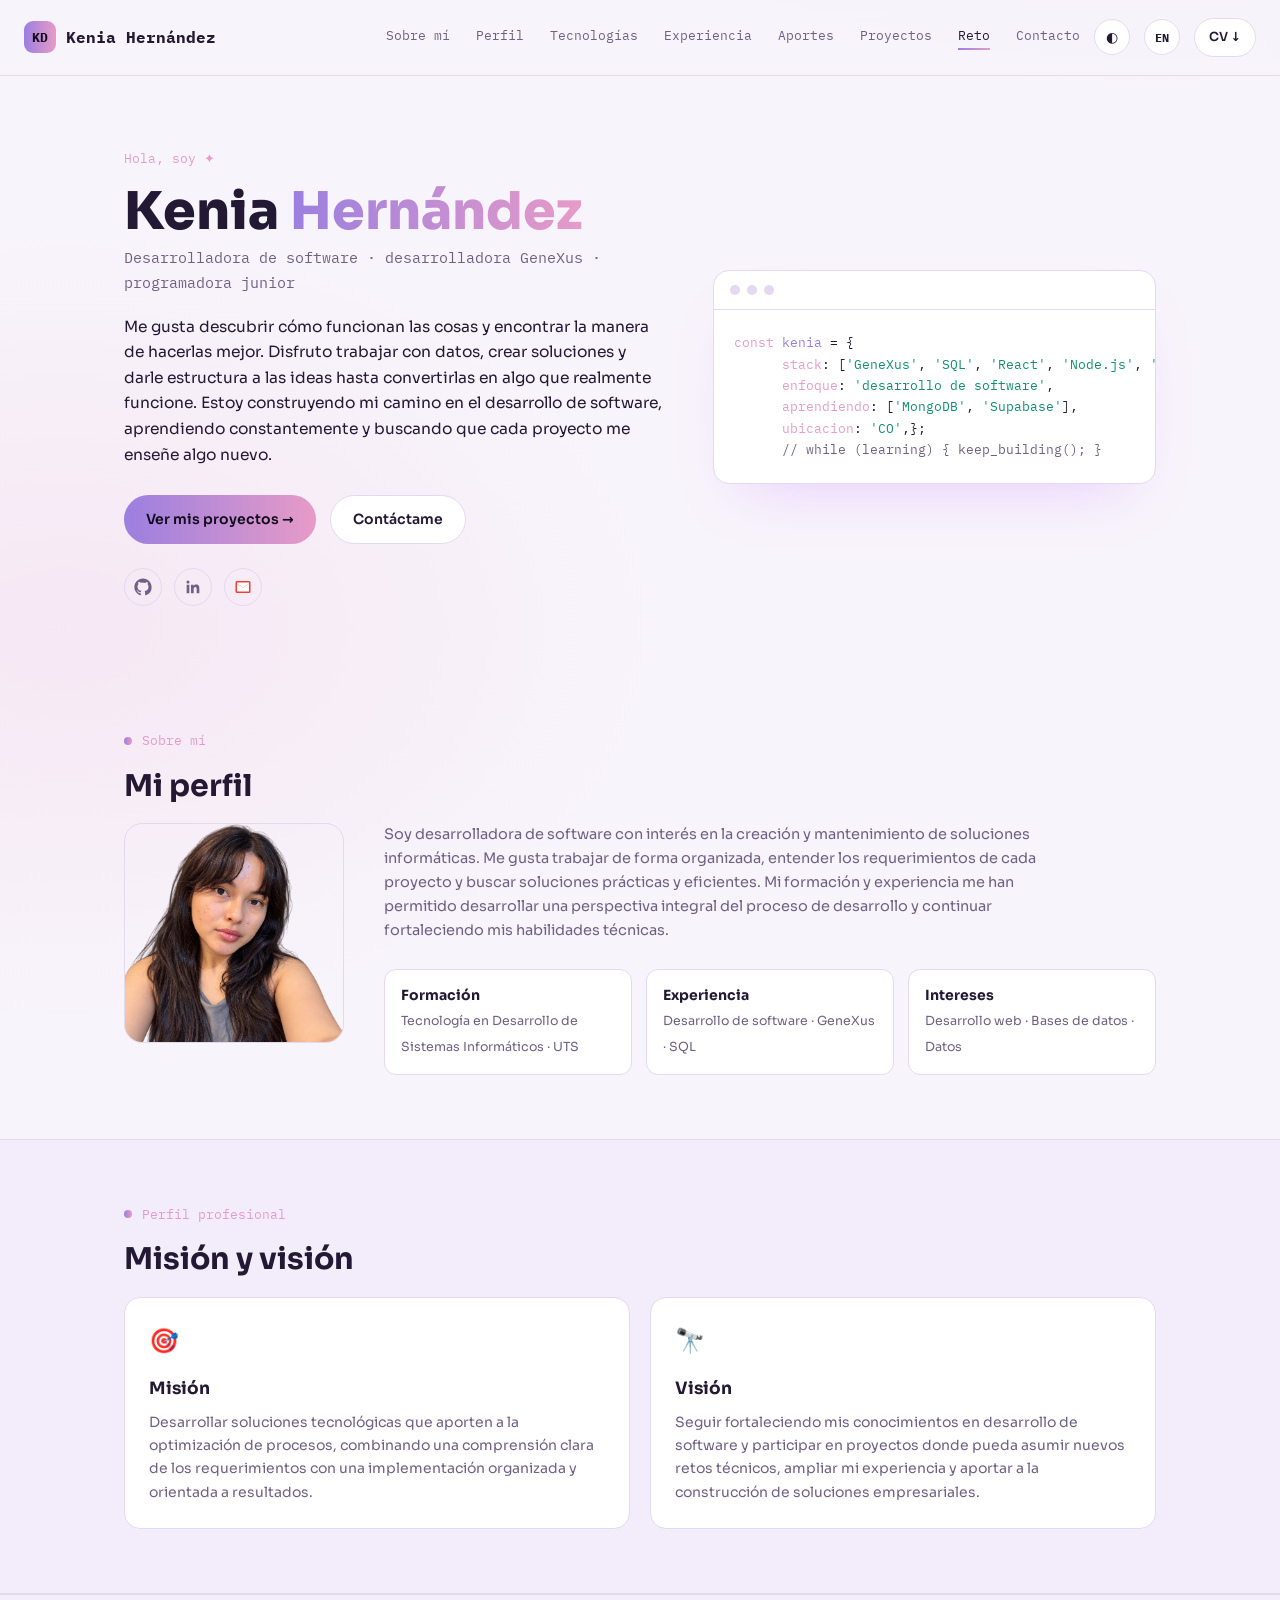
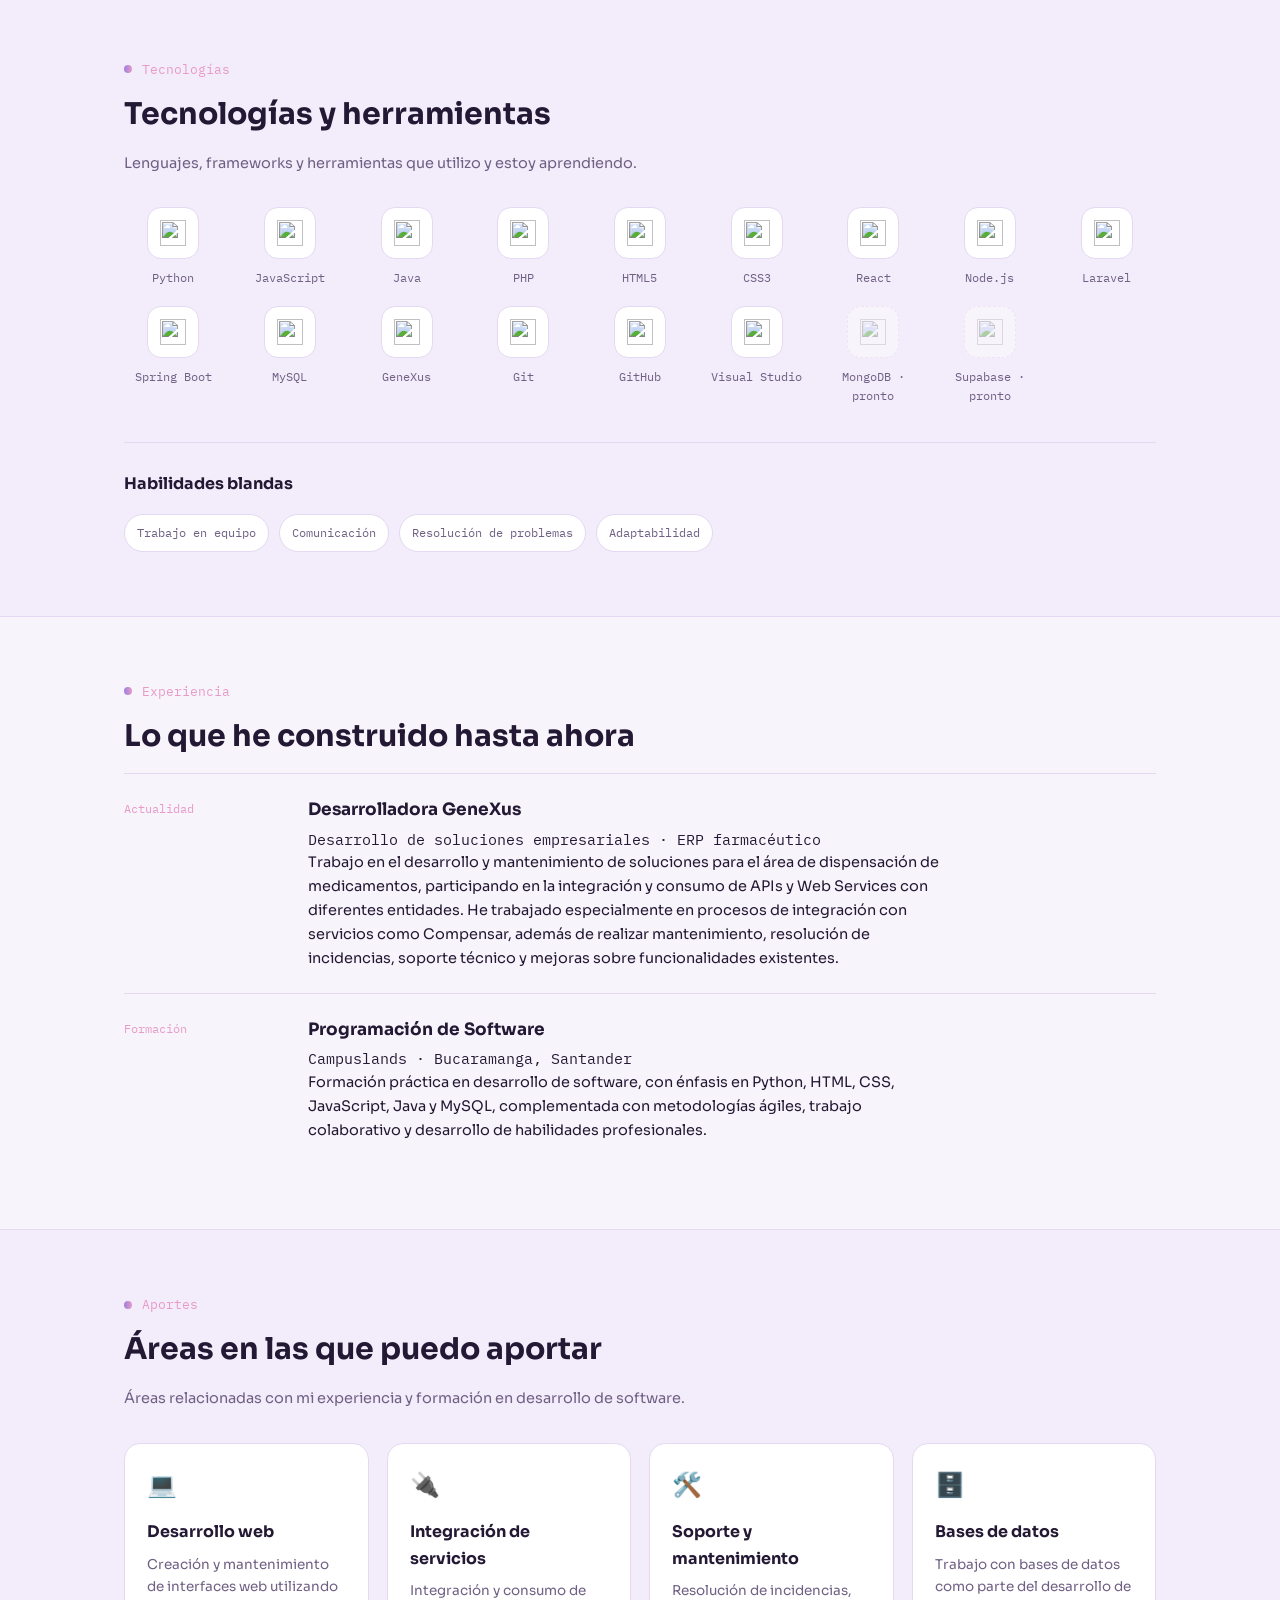
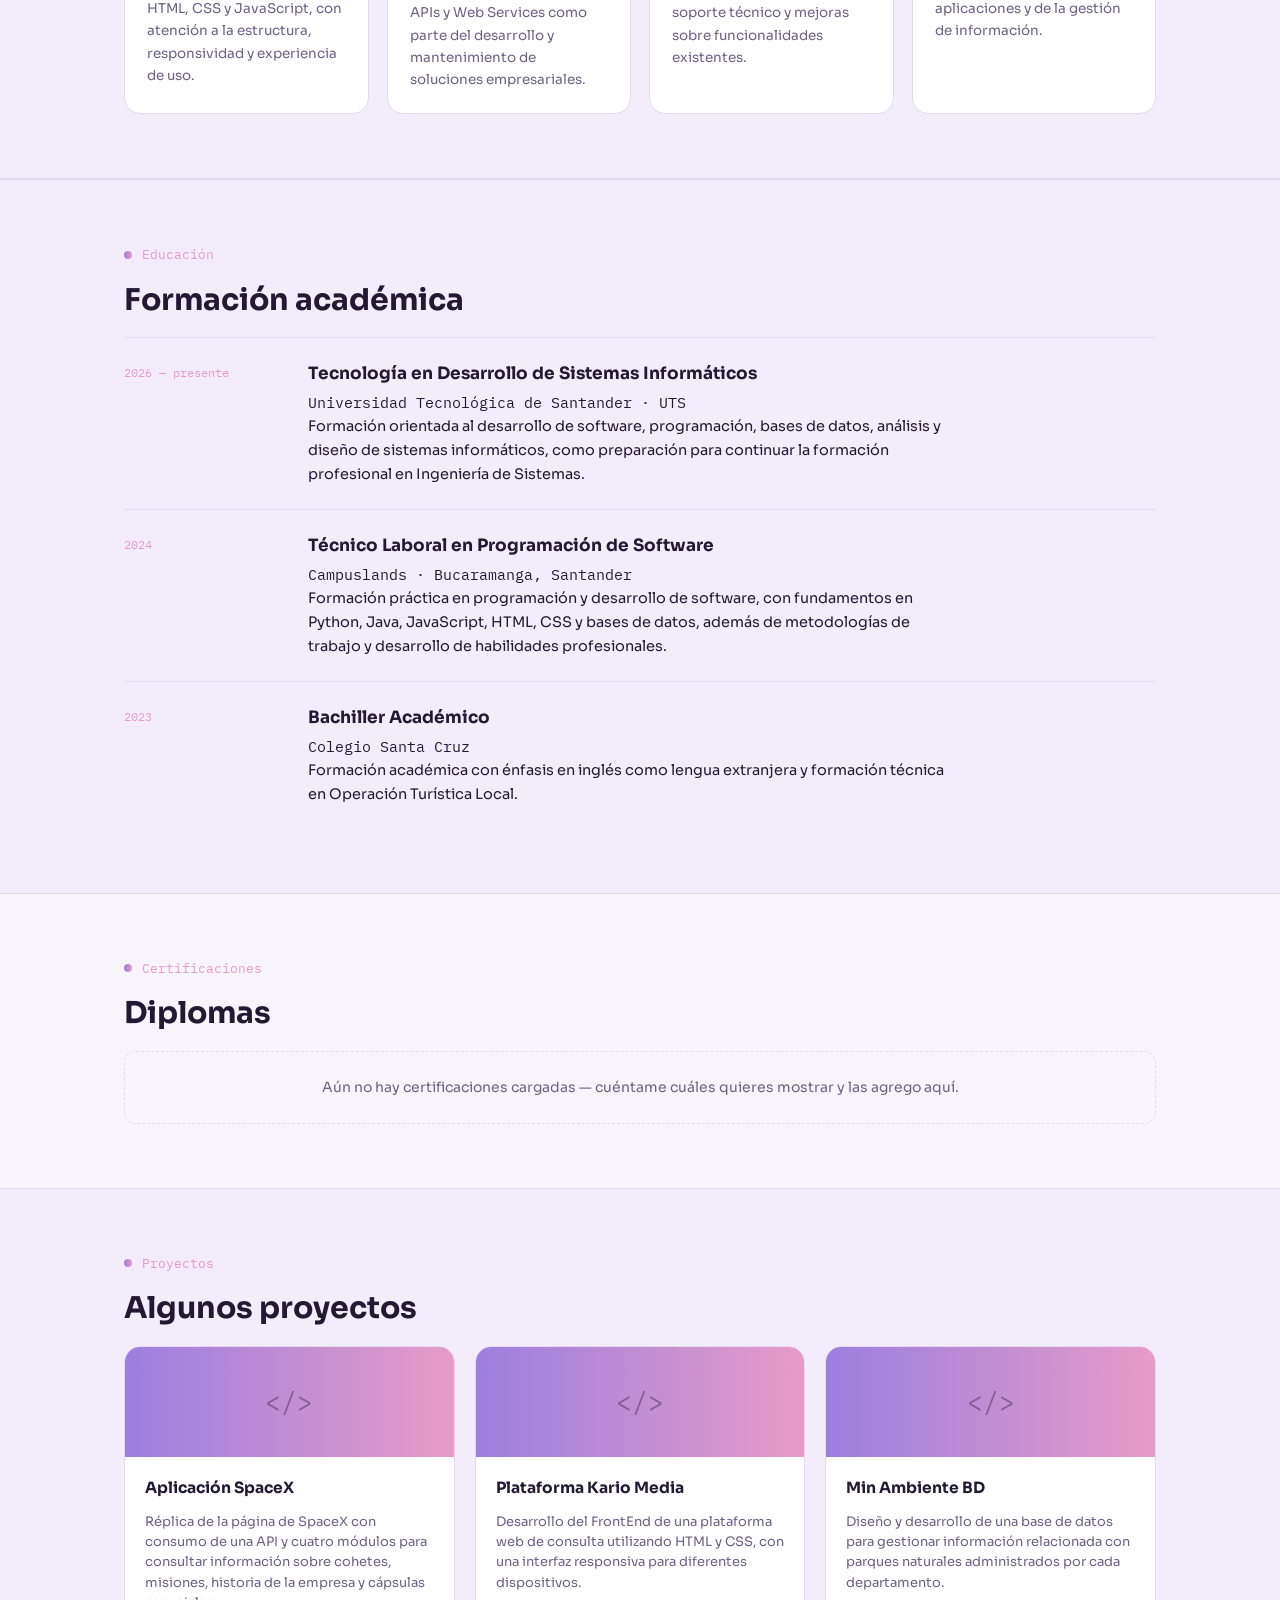
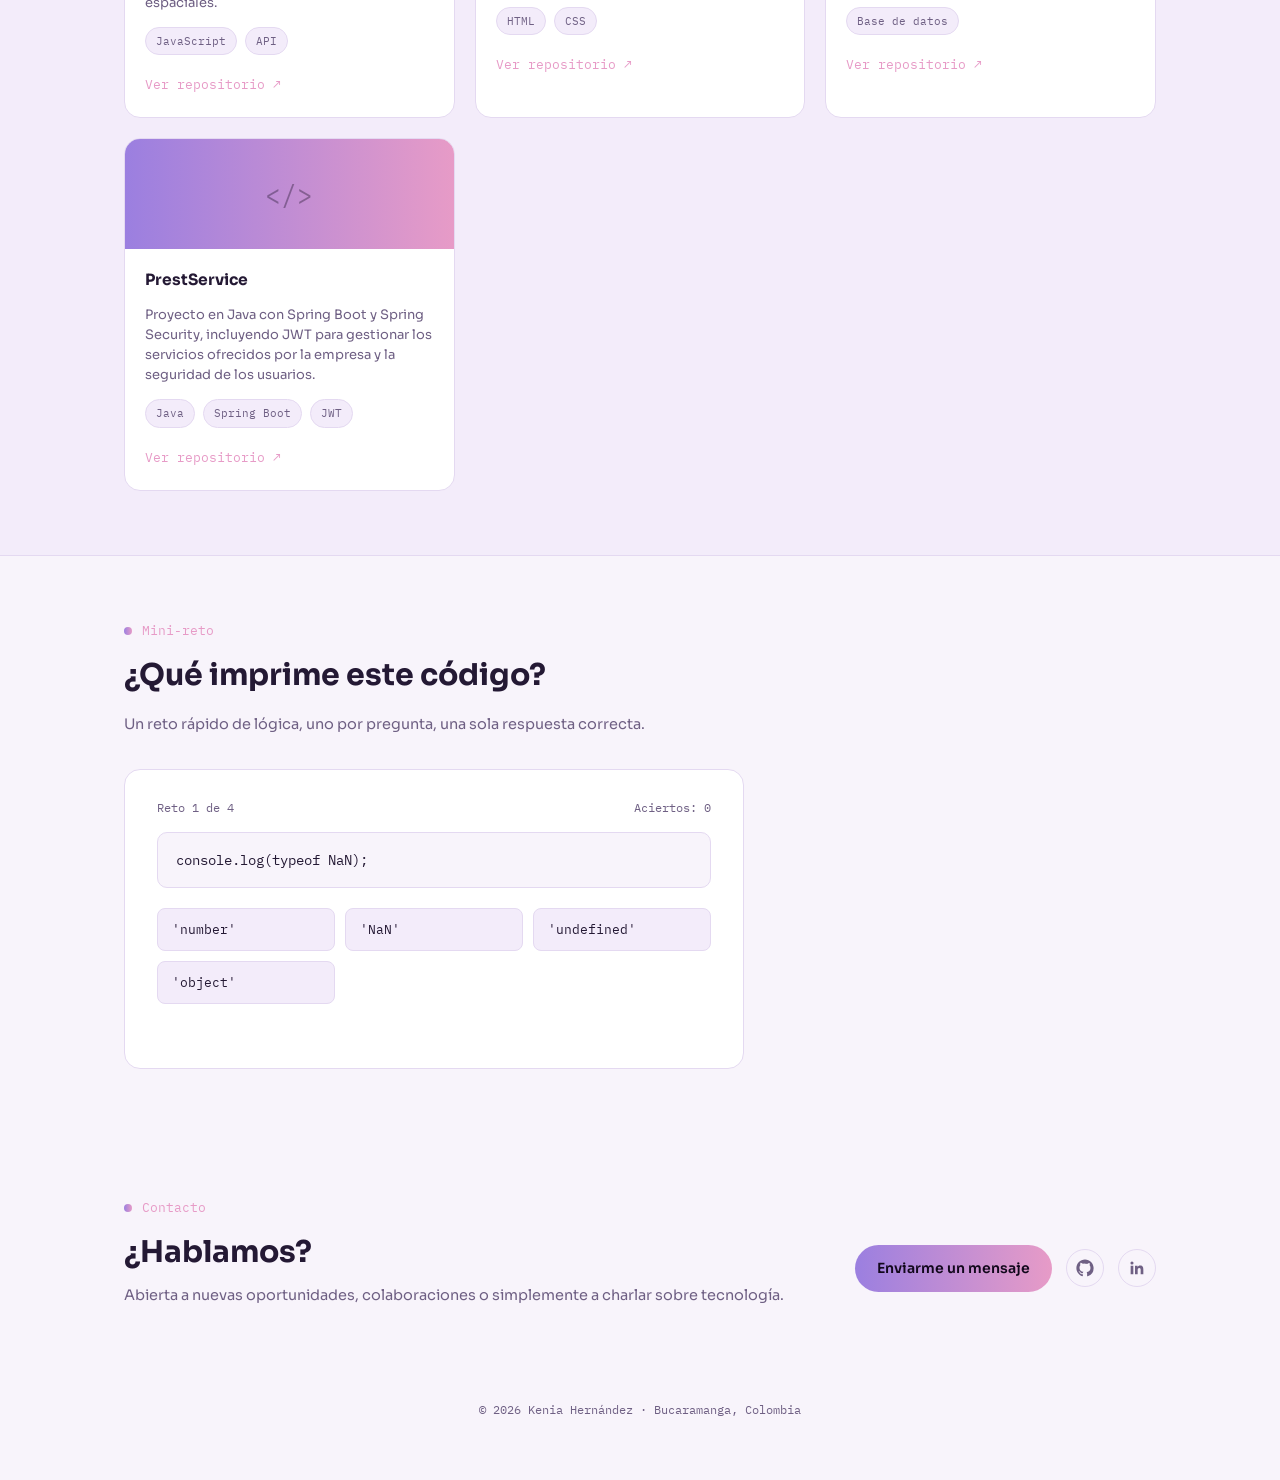
==== commit fb517e7b: "refactor: :recycle: actualizar información personal y mejorar estructura del portafolio" ====
--- a/index.html
+++ b/index.html
@@ -9,12 +9,12 @@
 <meta property="og:type" content="website">
 <meta property="og:title" content="Kenia Hernández — Desarrolladora">
 <meta property="og:description" content="Desarrolladora de software · GeneXus · datos. Bucaramanga, Colombia.">
-<meta property="og:image" content="https://Keniayh.github.io/og-image.png">
+<meta property="og:image" content="https://Keniayh.github.io/assets/images/og-image.png">
 <meta property="og:url" content="https://Keniayh.github.io">
 <meta name="twitter:card" content="summary_large_image">
 <meta name="twitter:title" content="Kenia Hernández — Desarrolladora">
 <meta name="twitter:description" content="Desarrolladora de software · GeneXus · datos. Bucaramanga, Colombia.">
-<meta name="twitter:image" content="https://Keniayh.github.io/og-image.png">
+<meta name="twitter:image" content="https://Keniayh.github.io/assets/images/og-image.png">
 
 <link rel="icon" href="data:image/svg+xml,%3Csvg xmlns='http://www.w3.org/2000/svg' viewBox='0 0 64 64'%3E%3Cdefs%3E%3ClinearGradient id='g' x1='0' y1='0' x2='1' y2='1'%3E%3Cstop offset='0' stop-color='%23c77dff'/%3E%3Cstop offset='1' stop-color='%23ff8fe3'/%3E%3C/linearGradient%3E%3C/defs%3E%3Crect width='64' height='64' rx='14' fill='url(%23g)'/%3E%3Ctext x='32' y='42' font-family='monospace' font-weight='bold' font-size='26' fill='%2312081c' text-anchor='middle'%3EKD%3C/text%3E%3C/svg%3E">
 <link rel="preconnect" href="https://fonts.googleapis.com">
@@ -30,15 +30,17 @@
   <div class="nav-right">
     <div class="nav-links">
       <a href="#sobre-mi" data-i18n="nav.about">Sobre mí</a>
+      <a href="#perfil" data-i18n="nav.profile">Perfil</a>
       <a href="#stack" data-i18n="nav.stack">Tecnologías</a>
       <a href="#experiencia" data-i18n="nav.exp">Experiencia</a>
+      <a href="#servicios" data-i18n="nav.services">Aportes</a>
       <a href="#proyectos" data-i18n="nav.projects">Proyectos</a>
       <a href="#reto" data-i18n="nav.quiz">Reto</a>
       <a href="#contacto" data-i18n="nav.contact">Contacto</a>
     </div>
     <button id="theme-toggle" aria-label="Cambiar tema">◐</button>
     <button id="lang-toggle" aria-label="Cambiar idioma">EN</button>
-    <a class="btn btn-small" href="assets/cv/cv.pdf" download data-i18n="nav.cv">CV ↓</a>
+    <a class="btn btn-small" href="assets/images/cv.pdf" download data-i18n="nav.cv">CV ↓</a>
   </div>
 </nav>
 
@@ -94,7 +96,7 @@
     <div class="eyebrow"><span class="eyebrow-dot"></span><span data-i18n="about.eyebrow">Sobre mí</span></div>
     <h2 data-i18n="about.title">Mi perfil</h2>
     <div class="about-grid">
-      <img class="about-photo" src="assets/images/foto.jpg" alt="Foto de Kenia">
+      <img class="about-photo" src="assets/images/foto.png" alt="Foto de Kenia">
       <div>
         <p class="section-sub" style="margin-bottom:0;" data-i18n="about.bio">
           Soy desarrolladora de software con interés en la creación y mantenimiento de
@@ -115,6 +117,25 @@
   src="https://github-readme-stats.vercel.app/api?username=Keniayh&show_icons=true&theme=transparent&hide_border=true"
   loading="lazy">
       </div> -->
+    </div>
+  </div>
+</section>
+
+<section id="perfil" class="band band-alt">
+  <div class="wrap reveal">
+    <div class="eyebrow"><span class="eyebrow-dot"></span><span data-i18n="profile.eyebrow">Perfil profesional</span></div>
+    <h2 data-i18n="profile.title">Misión y visión</h2>
+    <div class="profile-grid">
+      <article class="profile-card">
+        <div class="profile-card-icon">🎯</div>
+        <h3 data-i18n="profile.mission.title">Misión</h3>
+        <p data-i18n="profile.mission.text">Desarrollar soluciones tecnológicas que aporten a la optimización de procesos, combinando una comprensión clara de los requerimientos con una implementación organizada y orientada a resultados.</p>
+      </article>
+      <article class="profile-card">
+        <div class="profile-card-icon">🔭</div>
+        <h3 data-i18n="profile.vision.title">Visión</h3>
+        <p data-i18n="profile.vision.text">Seguir fortaleciendo mis conocimientos en desarrollo de software y participar en proyectos donde pueda asumir nuevos retos técnicos, ampliar mi experiencia y aportar a la construcción de soluciones empresariales.</p>
+      </article>
     </div>
   </div>
 </section>
@@ -143,6 +164,15 @@
       <div class="tool soon"><div class="tool-icon"><img src="https://cdn.simpleicons.org/mongodb/47A248" alt=""></div><span class="tool-label">MongoDB</span></div>
       <div class="tool soon"><div class="tool-icon"><img src="https://cdn.simpleicons.org/supabase/3ECF8E" alt=""></div><span class="tool-label">Supabase</span></div>
     </div>
+    <div class="soft-skills">
+      <h3 data-i18n="stack.soft.title">Habilidades blandas</h3>
+      <div class="soft-skill-grid">
+        <span class="soft-skill" data-i18n="stack.soft.team">Trabajo en equipo</span>
+        <span class="soft-skill" data-i18n="stack.soft.communication">Comunicación</span>
+        <span class="soft-skill" data-i18n="stack.soft.problem">Resolución de problemas</span>
+        <span class="soft-skill" data-i18n="stack.soft.adaptability">Adaptabilidad</span>
+      </div>
+    </div>
   </div>
 </section>
 
@@ -180,6 +210,36 @@
   </div>
 </section>
 
+<section id="servicios" class="band band-alt">
+  <div class="wrap reveal">
+    <div class="eyebrow"><span class="eyebrow-dot"></span><span data-i18n="services.eyebrow">Aportes</span></div>
+    <h2 data-i18n="services.title">Áreas en las que puedo aportar</h2>
+    <p class="section-sub" data-i18n="services.sub">Áreas relacionadas con mi experiencia y formación en desarrollo de software.</p>
+    <div class="service-grid">
+      <article class="service-card-new">
+        <div class="service-icon">💻</div>
+        <h3 data-i18n="services.web.title">Desarrollo web</h3>
+        <p data-i18n="services.web.text">Creación y mantenimiento de interfaces web utilizando HTML, CSS y JavaScript, con atención a la estructura, responsividad y experiencia de uso.</p>
+      </article>
+      <article class="service-card-new">
+        <div class="service-icon">🔌</div>
+        <h3 data-i18n="services.integration.title">Integración de servicios</h3>
+        <p data-i18n="services.integration.text">Integración y consumo de APIs y Web Services como parte del desarrollo y mantenimiento de soluciones empresariales.</p>
+      </article>
+      <article class="service-card-new">
+        <div class="service-icon">🛠️</div>
+        <h3 data-i18n="services.support.title">Soporte y mantenimiento</h3>
+        <p data-i18n="services.support.text">Resolución de incidencias, soporte técnico y mejoras sobre funcionalidades existentes.</p>
+      </article>
+      <article class="service-card-new">
+        <div class="service-icon">🗄️</div>
+        <h3 data-i18n="services.database.title">Bases de datos</h3>
+        <p data-i18n="services.database.text">Trabajo con bases de datos como parte del desarrollo de aplicaciones y de la gestión de información.</p>
+      </article>
+    </div>
+  </div>
+</section>
+
 <section id="educacion" class="band band-alt">
   <div class="wrap reveal">
     <div class="eyebrow"><span class="eyebrow-dot"></span><span data-i18n="edu.eyebrow">Educación</span></div>
@@ -240,25 +300,37 @@
       <div class="project">
         <div class="project-thumb"></div>
         <div class="project-body">
-          <p class="project-name">Java_HernandezKenia</p>
-          <div class="project-tags"><span class="tag">Java</span></div>
-          <a href="https://github.com/Keniayh/Java_HernandezKenia" target="_blank" rel="noopener" data-i18n="projects.view">Ver repositorio ↗</a>
+          <p class="project-name" data-i18n="projects.spacex.name">Aplicación SpaceX</p>
+          <p class="project-desc" data-i18n="projects.spacex.desc">Réplica de la página de SpaceX con consumo de una API y cuatro módulos para consultar información sobre cohetes, misiones, historia de la empresa y cápsulas espaciales.</p>
+          <div class="project-tags"><span class="tag">JavaScript</span><span class="tag">API</span></div>
+          <a href="https://github.com/Keniayh/PROYECTO-FILTRO_JS_HernandezKenia-LatorreDaniel" target="_blank" rel="noopener" data-i18n="projects.view">Ver repositorio ↗</a>
         </div>
       </div>
       <div class="project">
         <div class="project-thumb"></div>
         <div class="project-body">
-          <p class="project-name">surveydb</p>
-          <div class="project-tags"><span class="tag">Java</span></div>
-          <a href="https://github.com/Keniayh/surveydb" target="_blank" rel="noopener" data-i18n="projects.view">Ver repositorio ↗</a>
+          <p class="project-name" data-i18n="projects.kario.name">Plataforma Kario Media</p>
+          <p class="project-desc" data-i18n="projects.kario.desc">Desarrollo del FrontEnd de una plataforma web de consulta utilizando HTML y CSS, con una interfaz responsiva para diferentes dispositivos.</p>
+          <div class="project-tags"><span class="tag">HTML</span><span class="tag">CSS</span></div>
+          <a href="https://github.com/juandariver9/PROYECTO-FILTRO_RiveroJuan_HernandezKenia" target="_blank" rel="noopener" data-i18n="projects.view">Ver repositorio ↗</a>
         </div>
       </div>
       <div class="project">
         <div class="project-thumb"></div>
         <div class="project-body">
-          <p class="project-name">Filtro_HTML_HernandezKenia</p>
-          <div class="project-tags"><span class="tag">HTML</span></div>
-          <a href="https://github.com/Keniayh/Filtro_HTML_HernandezKenia" target="_blank" rel="noopener" data-i18n="projects.view">Ver repositorio ↗</a>
+          <p class="project-name" data-i18n="projects.environment.name">Min Ambiente BD</p>
+          <p class="project-desc" data-i18n="projects.environment.desc">Diseño y desarrollo de una base de datos para gestionar información relacionada con parques naturales administrados por cada departamento.</p>
+          <div class="project-tags"><span class="tag">Base de datos</span></div>
+          <a href="https://github.com/Keniayh/Proyecto_BBDD_HernandezKenia-CeballosKenneth" target="_blank" rel="noopener" data-i18n="projects.view">Ver repositorio ↗</a>
+        </div>
+      </div>
+      <div class="project">
+        <div class="project-thumb"></div>
+        <div class="project-body">
+          <p class="project-name" data-i18n="projects.prestservice.name">PrestService</p>
+          <p class="project-desc" data-i18n="projects.prestservice.desc">Proyecto en Java con Spring Boot y Spring Security, incluyendo JWT para gestionar los servicios ofrecidos por la empresa y la seguridad de los usuarios.</p>
+          <div class="project-tags"><span class="tag">Java</span><span class="tag">Spring Boot</span><span class="tag">JWT</span></div>
+          <a href="https://github.com/Ospina115/Examen-SpringBoot-Final" target="_blank" rel="noopener" data-i18n="projects.view">Ver repositorio ↗</a>
         </div>
       </div>
     </div>
@@ -305,9 +377,9 @@
   </div>
 </section>
 
-<footer><span data-i18n="footer.text">© 2026 Kenia Yulieth Hernández Díaz · Colombia</span></footer>
+<footer><span data-i18n="footer.text">© 2026 Kenia Hernández · Bucaramanga, Colombia</span></footer>
 
 <script src="js/script.js"></script>
 
 </body>
-</html>
+</html>
--- a/css/style.css
+++ b/css/style.css
@@ -886,4 +886,110 @@
 :focus-visible {
     outline: 2px solid var(--accent2);
     outline-offset: 2px;
+}
+
+/* ---------- recovered profile / skills / services ---------- */
+.profile-grid {
+    display: grid;
+    grid-template-columns: repeat(2, minmax(0, 1fr));
+    gap: 20px;
+}
+
+.profile-card {
+    background: var(--panel);
+    border: 1px solid var(--line);
+    border-radius: 16px;
+    padding: 24px;
+}
+
+.profile-card-icon {
+    font-size: 24px;
+    margin-bottom: 14px;
+}
+
+.profile-card h3 {
+    margin: 0 0 8px;
+    font-size: 17px;
+}
+
+.profile-card p {
+    margin: 0;
+    color: var(--muted);
+    font-size: 14px;
+    max-width: 62ch;
+}
+
+.soft-skills {
+    margin-top: 36px;
+    padding-top: 28px;
+    border-top: 1px solid var(--line);
+}
+
+.soft-skills h3 {
+    margin: 0 0 16px;
+    font-size: 16px;
+}
+
+.soft-skill-grid {
+    display: flex;
+    gap: 10px;
+    flex-wrap: wrap;
+}
+
+.soft-skill {
+    font-family: var(--mono);
+    font-size: 12px;
+    color: var(--muted);
+    background: var(--panel);
+    border: 1px solid var(--line);
+    border-radius: 999px;
+    padding: 8px 12px;
+}
+
+.service-grid {
+    display: grid;
+    grid-template-columns: repeat(auto-fit, minmax(220px, 1fr));
+    gap: 18px;
+}
+
+.service-card-new {
+    background: var(--panel);
+    border: 1px solid var(--line);
+    border-radius: 16px;
+    padding: 22px;
+    transition: transform .15s ease, border-color .15s ease;
+}
+
+.service-card-new:hover {
+    transform: translateY(-4px);
+    border-color: var(--accent1);
+}
+
+.service-icon {
+    font-size: 24px;
+    margin-bottom: 14px;
+}
+
+.service-card-new h3 {
+    margin: 0 0 8px;
+    font-size: 16px;
+}
+
+.service-card-new p {
+    margin: 0;
+    color: var(--muted);
+    font-size: 13.5px;
+}
+
+.project-desc {
+    margin: 0 0 14px;
+    color: var(--muted);
+    font-size: 13px;
+    line-height: 1.55;
+}
+
+@media (max-width:760px) {
+    .profile-grid {
+        grid-template-columns: 1fr;
+    }
 }
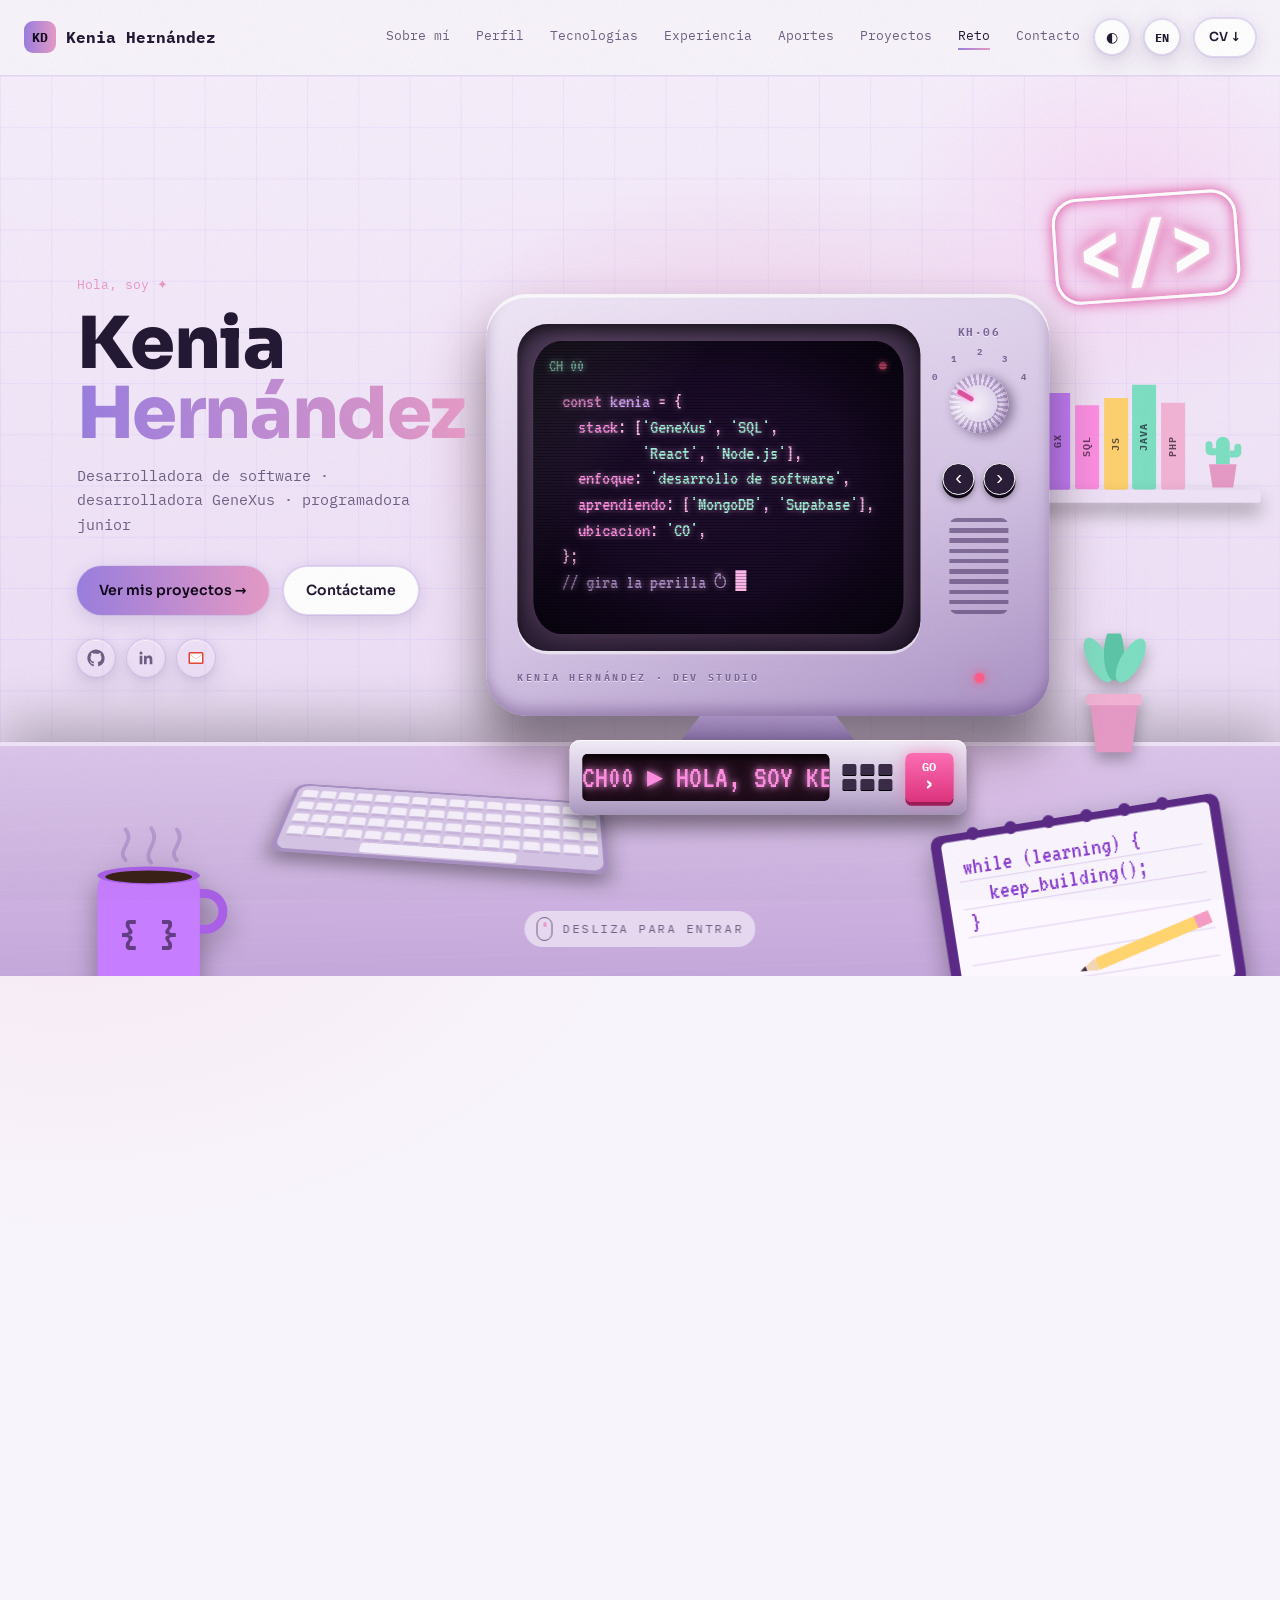
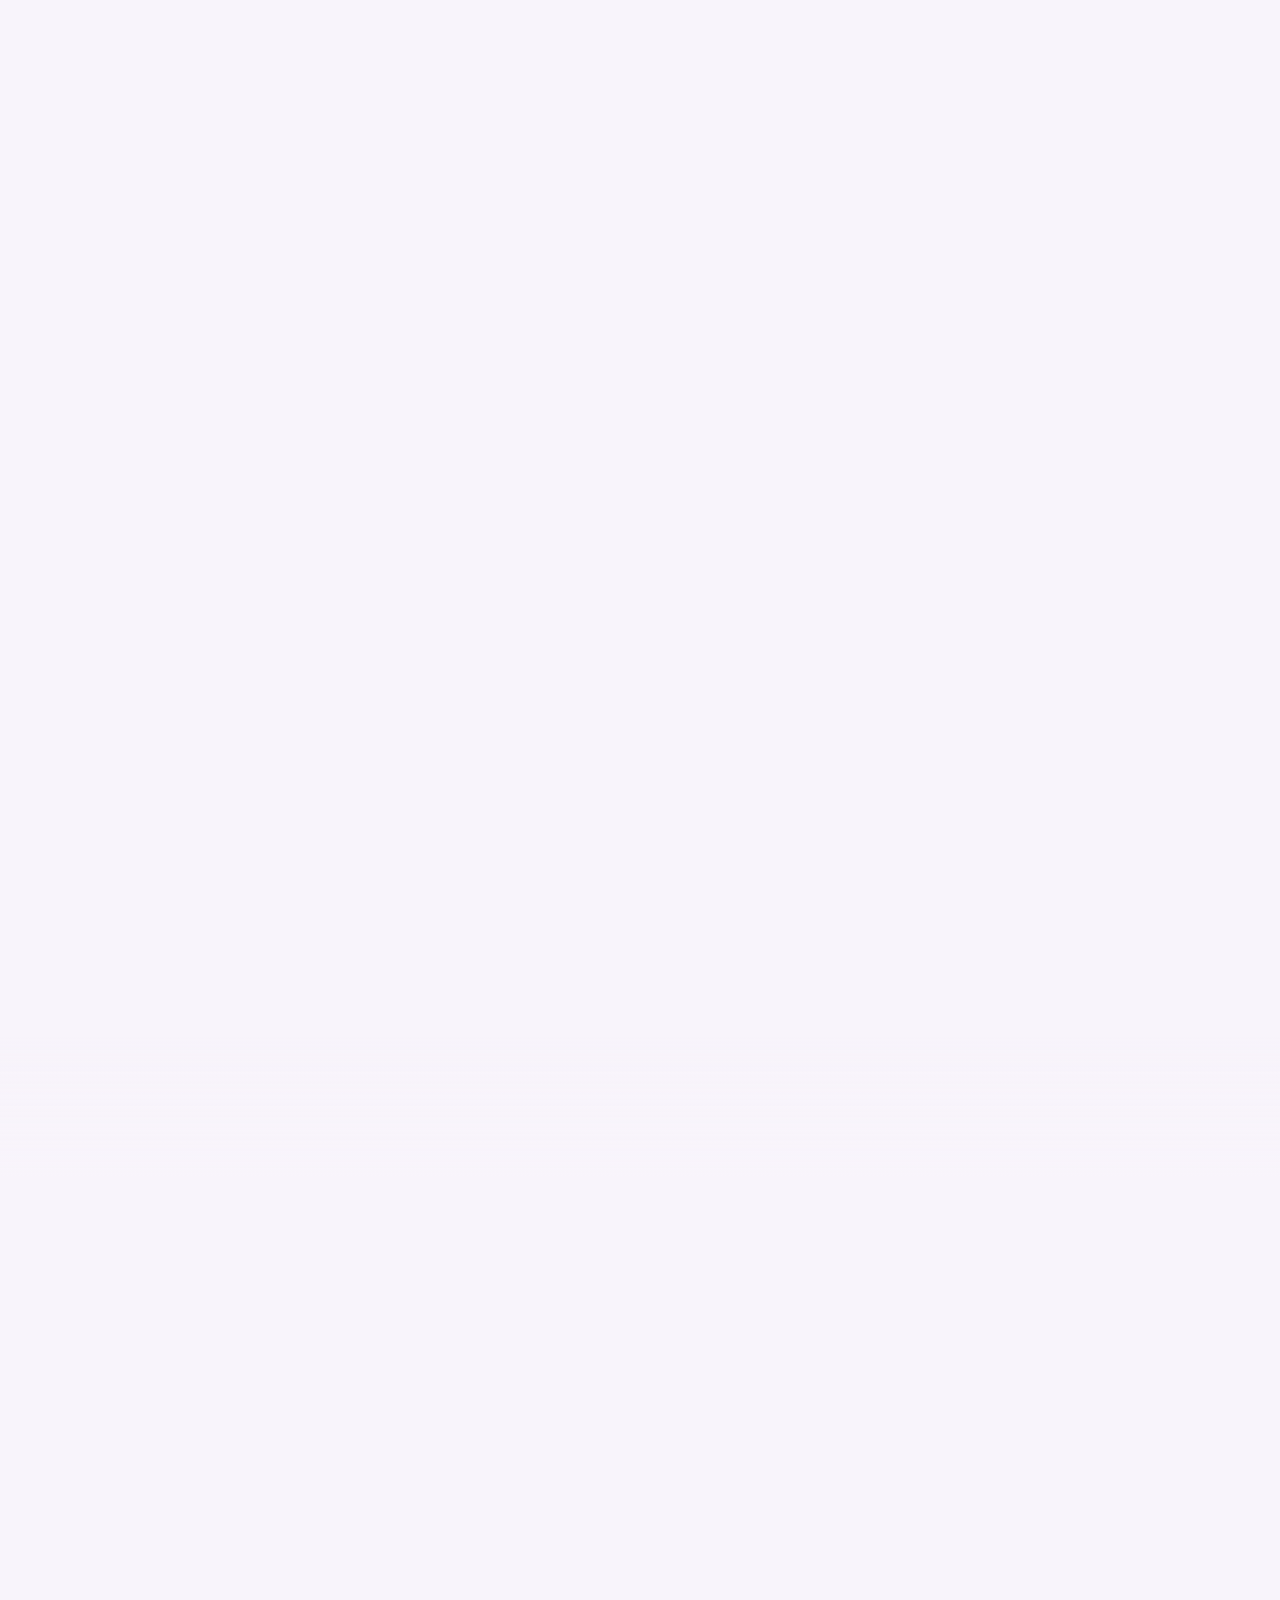
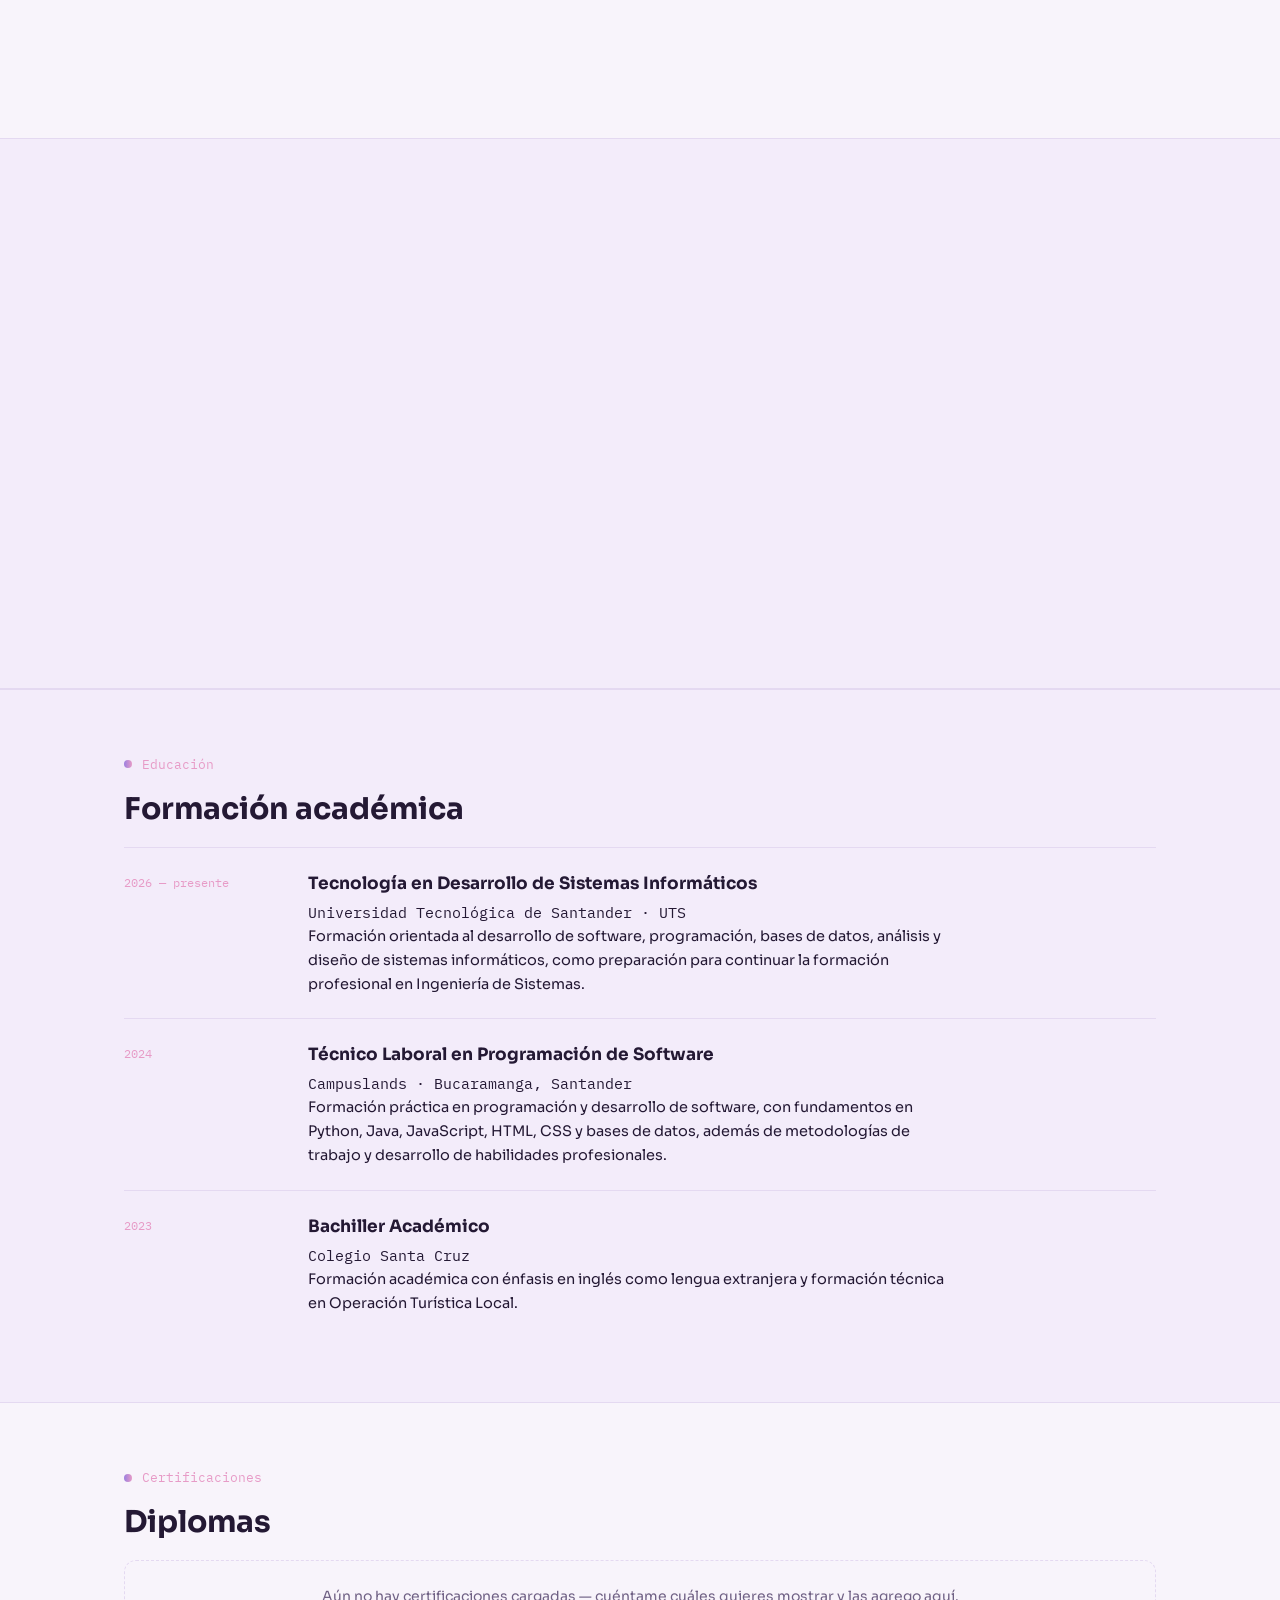
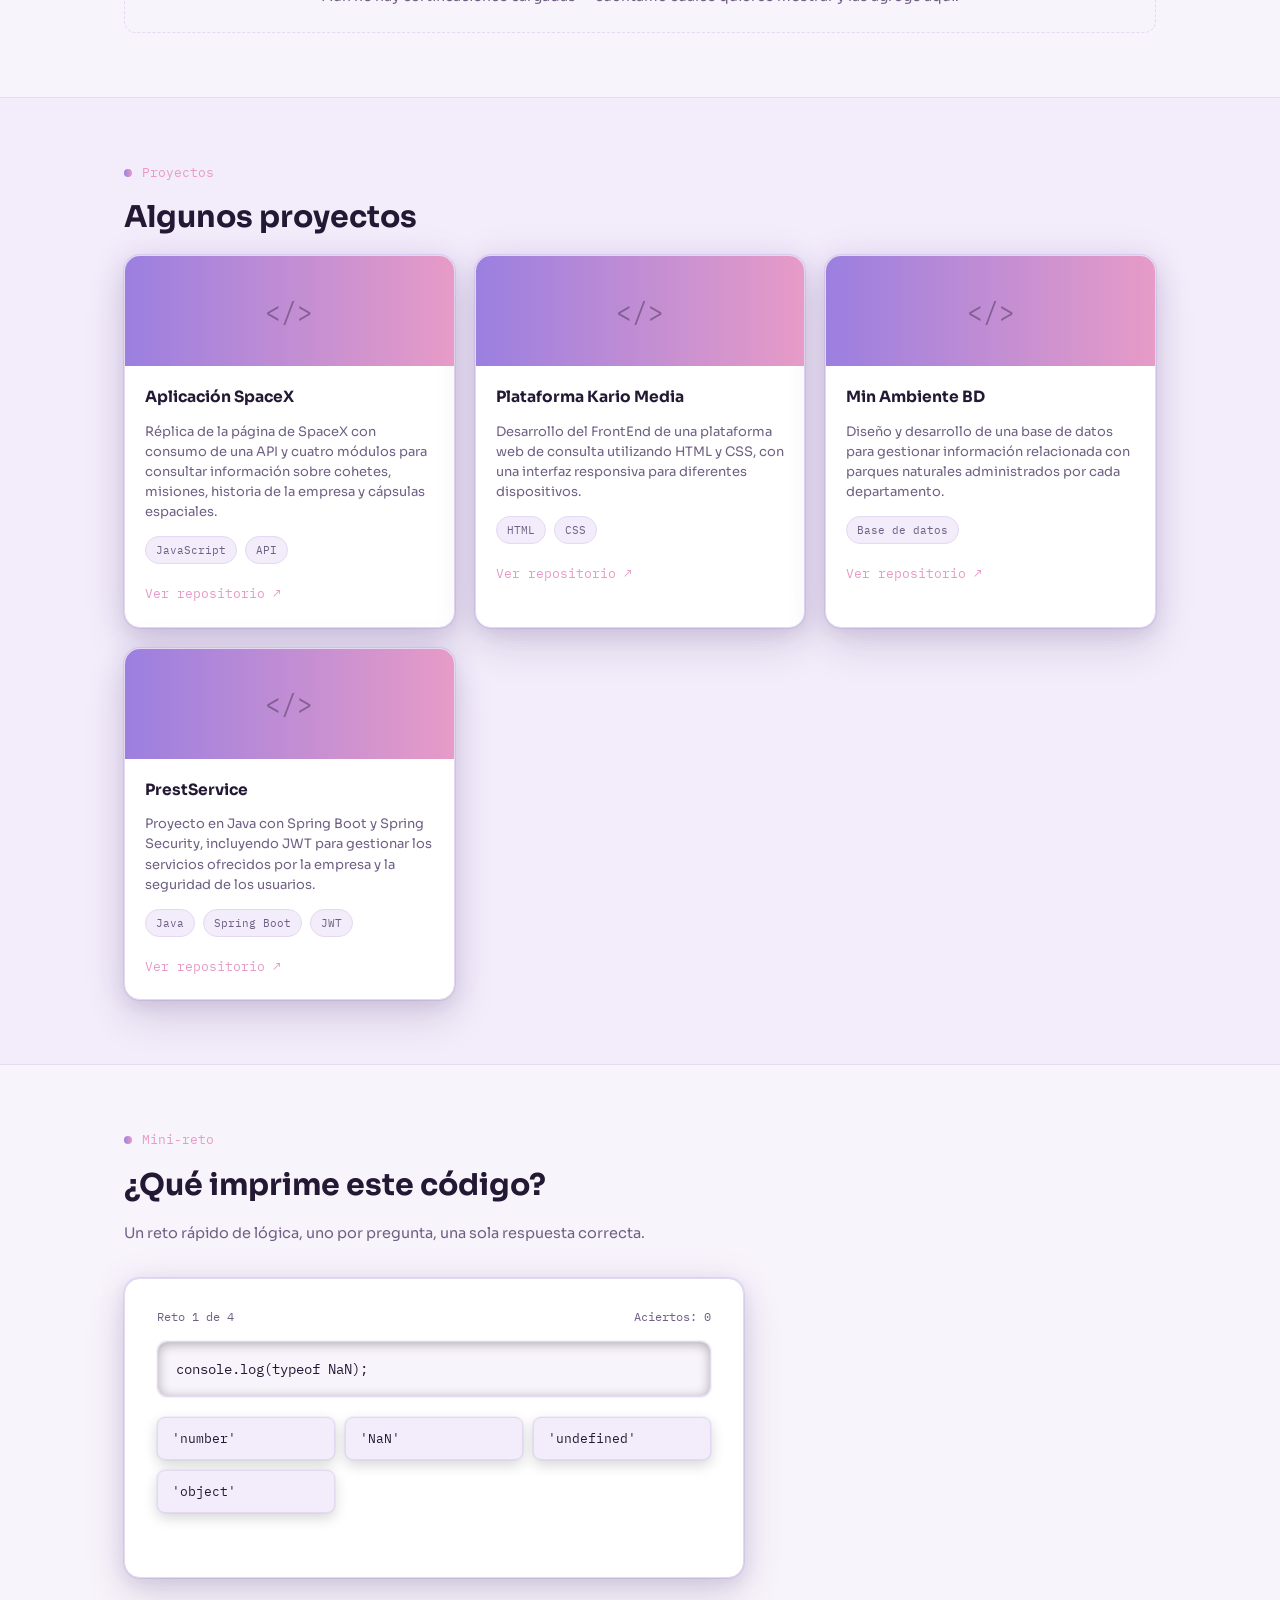
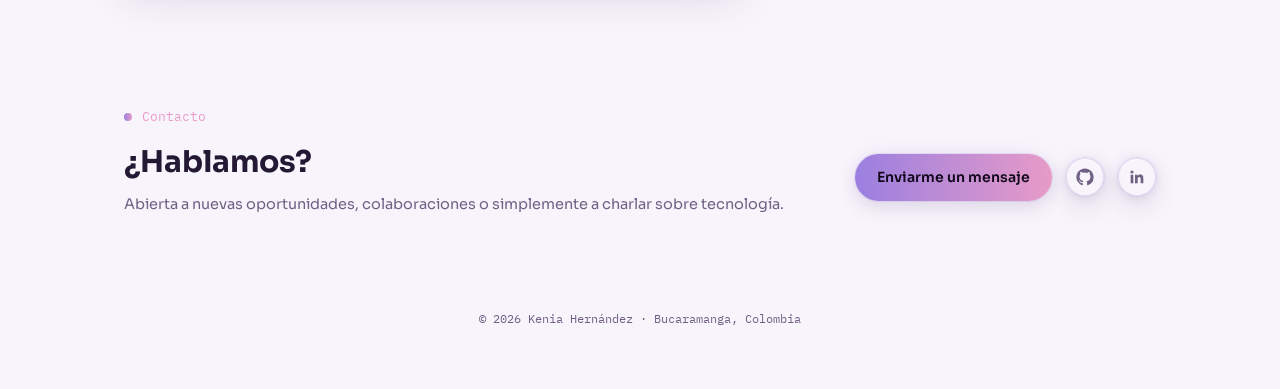
==== commit 1e7cfe95: "feat: nuevo inicio con monitor, zoom al hacer scroll y cursor personalizado" ====
--- a/index.html
+++ b/index.html
@@ -19,8 +19,9 @@
 <link rel="icon" href="data:image/svg+xml,%3Csvg xmlns='http://www.w3.org/2000/svg' viewBox='0 0 64 64'%3E%3Cdefs%3E%3ClinearGradient id='g' x1='0' y1='0' x2='1' y2='1'%3E%3Cstop offset='0' stop-color='%23c77dff'/%3E%3Cstop offset='1' stop-color='%23ff8fe3'/%3E%3C/linearGradient%3E%3C/defs%3E%3Crect width='64' height='64' rx='14' fill='url(%23g)'/%3E%3Ctext x='32' y='42' font-family='monospace' font-weight='bold' font-size='26' fill='%2312081c' text-anchor='middle'%3EKD%3C/text%3E%3C/svg%3E">
 <link rel="preconnect" href="https://fonts.googleapis.com">
 <link rel="preconnect" href="https://fonts.gstatic.com" crossorigin>
-<link href="https://fonts.googleapis.com/css2?family=IBM+Plex+Mono:wght@400;500;600;700&family=Sora:wght@400;500;600;700;800&display=swap" rel="stylesheet">
+<link href="https://fonts.googleapis.com/css2?family=IBM+Plex+Mono:wght@400;500;600;700&family=Sora:wght@400;500;600;700;800&family=VT323&display=swap" rel="stylesheet">
 <link rel="stylesheet" href="css/style.css">
+<link rel="stylesheet" href="css/hero.css">
 
 </head>
 <body>
@@ -44,52 +45,234 @@
   </div>
 </nav>
 
-<div class="wrap">
-  <div class="hero">
-    <div>
+<!-- ============ INICIO: escena del escritorio (reemplaza el antiguo <div class="wrap"><div class="hero">…</div></div>) ============ -->
+<section class="scene" id="inicio" aria-label="Inicio">
+  <div class="sc-sticky">
+
+    <!-- capa de fondo: pared, neón y repisa -->
+    <div class="sc-layer sc-back" aria-hidden="true">
+      <div class="sc-wall"></div>
+      <div class="sc-neon">&lt;/&gt;</div>
+      <div class="sc-shelf">
+        <span class="sc-book b1">GX</span>
+        <span class="sc-book b2">SQL</span>
+        <span class="sc-book b3">JS</span>
+        <span class="sc-book b4">JAVA</span>
+        <span class="sc-book b6">PHP</span>
+        <svg class="sc-cactus" viewBox="0 0 40 52"><path d="M14 30V12a6 6 0 0 1 12 0v18" fill="var(--sc-leaf)"/><path d="M14 22H9a4 4 0 0 1-4-4v-5a3 3 0 0 1 6 0v3h3" fill="var(--sc-leaf)"/><path d="M26 18h4v-3a3 3 0 0 1 6 0v5a4 4 0 0 1-4 4h-6" fill="var(--sc-leaf)"/><path d="M8 30h24l-3 20H11z" fill="var(--sc-pot)"/></svg>
+        <span class="sc-plank"></span>
+      </div>
+    </div>
+
+    <!-- capa media: escritorio, teclado, planta y el monitor -->
+    <div class="sc-layer sc-mid">
+      <div class="sc-desk" aria-hidden="true"></div>
+      <div class="sc-glow" aria-hidden="true"></div>
+
+      <svg class="sc-keyboard" viewBox="0 0 300 100" aria-hidden="true">
+        <defs>
+          <pattern id="sc-keys" width="18" height="18" patternUnits="userSpaceOnUse" x="8" y="8">
+            <rect x="1.5" y="1.5" width="15" height="14" rx="3" fill="var(--sc-key)"/>
+            <rect x="1.5" y="12.5" width="15" height="3.5" rx="1.5" fill="var(--sc-key-shade)"/>
+          </pattern>
+        </defs>
+        <rect x="0" y="0" width="300" height="100" rx="12" fill="var(--sc-plastic-3)"/>
+        <rect x="4" y="3" width="292" height="92" rx="10" fill="var(--sc-plastic-2)"/>
+        <rect x="8" y="8" width="284" height="72" fill="url(#sc-keys)"/>
+        <rect x="80" y="80" width="140" height="13" rx="4" fill="var(--sc-key)"/>
+      </svg>
+
+      <svg class="sc-plant" viewBox="0 0 80 110" aria-hidden="true">
+        <ellipse cx="40" cy="20" rx="9" ry="22" transform="rotate(-28 40 50)" fill="var(--sc-leaf)"/>
+        <ellipse cx="40" cy="18" rx="9" ry="24" fill="var(--sc-leaf-2)"/>
+        <ellipse cx="40" cy="20" rx="9" ry="22" transform="rotate(30 40 50)" fill="var(--sc-leaf)"/>
+        <path d="M18 58h44l-6 48H24z" fill="var(--sc-pot)"/>
+        <rect x="15" y="54" width="50" height="10" rx="3" fill="var(--sc-pot-rim)"/>
+      </svg>
+
+      <!-- el monitor -->
+      <div class="sc-rig" id="sc-rig">
+        <div class="sc-monitor">
+          <div class="sc-bezel">
+            <div class="sc-screen" id="sc-screen" role="button" tabindex="0" data-cursor="next" aria-label="Pantalla">
+              <div class="sc-screen-inner">
+
+                <div class="sc-ch is-on" data-ch="0">
+                  <pre class="sc-code" id="sc-code"></pre>
+                </div>
+
+                <div class="sc-ch" data-ch="1">
+                  <svg class="sc-art" viewBox="0 0 200 110" aria-hidden="true">
+                    <g class="sc-stars"><circle cx="20" cy="18" r="1"/><circle cx="60" cy="40" r=".8"/><circle cx="150" cy="14" r="1.2"/><circle cx="180" cy="50" r=".8"/><circle cx="110" cy="28" r=".7"/><circle cx="35" cy="80" r=".8"/><circle cx="170" cy="92" r="1"/><circle cx="90" cy="8" r=".9"/></g>
+                    <path d="M40 100 Q100 20 190 30" fill="none" stroke="var(--sc-ph-2)" stroke-width=".8" stroke-dasharray="3 3" opacity=".6"/>
+                    <g class="sc-rocket" transform="translate(96 30) rotate(35)">
+                      <path d="M0-22c6 6 8 16 8 26H-8c0-10 2-20 8-26z" fill="var(--sc-ph)"/>
+                      <circle cx="0" cy="-6" r="3" fill="var(--sc-screen-bg)" stroke="var(--sc-ph-2)" stroke-width="1"/>
+                      <path d="M-8 0l-6 10h6zM8 0l6 10H8z" fill="var(--sc-ph-2)"/>
+                      <path class="sc-flame" d="M-5 6h10l-5 14z" fill="#ffb86b"/>
+                    </g>
+                    <circle cx="170" cy="85" r="16" fill="none" stroke="var(--sc-ph-2)" stroke-width="1" opacity=".7"/>
+                    <ellipse cx="170" cy="85" rx="26" ry="6" fill="none" stroke="var(--sc-ph)" stroke-width=".8" opacity=".6"/>
+                  </svg>
+                  <div class="sc-info"><p class="sc-title"></p><p class="sc-desc"></p><p class="sc-tags"></p></div>
+                </div>
+
+                <div class="sc-ch" data-ch="2">
+                  <svg class="sc-art" viewBox="0 0 200 110" aria-hidden="true">
+                    <g fill="none" stroke="var(--sc-ph-2)" stroke-width="1.2">
+                      <rect x="30" y="12" width="110" height="78" rx="4"/>
+                      <path d="M30 22h110"/>
+                    </g>
+                    <g fill="var(--sc-ph-2)"><circle cx="36" cy="17" r="1.5"/><circle cx="41" cy="17" r="1.5"/><circle cx="46" cy="17" r="1.5"/></g>
+                    <rect x="38" y="28" width="94" height="16" rx="2" fill="var(--sc-ph)" opacity=".85"/>
+                    <g fill="var(--sc-ph-2)" opacity=".55"><rect x="38" y="50" width="28" height="32" rx="2"/><rect x="71" y="50" width="28" height="32" rx="2"/><rect x="104" y="50" width="28" height="32" rx="2"/></g>
+                    <rect x="146" y="30" width="36" height="66" rx="5" fill="var(--sc-screen-bg)" stroke="var(--sc-ph)" stroke-width="1.4"/>
+                    <rect x="151" y="38" width="26" height="9" rx="1.5" fill="var(--sc-ph)" opacity=".85"/>
+                    <g fill="var(--sc-ph-2)" opacity=".55"><rect x="151" y="51" width="26" height="12" rx="1.5"/><rect x="151" y="67" width="26" height="12" rx="1.5"/></g>
+                    <rect x="159" y="87" width="10" height="2" rx="1" fill="var(--sc-ph)"/>
+                  </svg>
+                  <div class="sc-info"><p class="sc-title"></p><p class="sc-desc"></p><p class="sc-tags"></p></div>
+                </div>
+
+                <div class="sc-ch" data-ch="3">
+                  <svg class="sc-art" viewBox="0 0 200 110" aria-hidden="true">
+                    <g fill="none" stroke="var(--sc-ph-2)" stroke-width="1">
+                      <path d="M72 30h28v50h26"/>
+                      <path d="M72 66h18"/>
+                    </g>
+                    <g class="sc-table">
+                      <rect x="20" y="16" width="52" height="40" rx="3"/><rect x="20" y="16" width="52" height="10" rx="3" class="h"/>
+                      <path d="M26 34h40M26 42h30M26 50h36"/>
+                    </g>
+                    <g class="sc-table">
+                      <rect x="20" y="62" width="52" height="34" rx="3"/><rect x="20" y="62" width="52" height="10" rx="3" class="h"/>
+                      <path d="M26 80h34M26 88h26"/>
+                    </g>
+                    <g class="sc-table">
+                      <rect x="126" y="54" width="56" height="44" rx="3"/><rect x="126" y="54" width="56" height="10" rx="3" class="h"/>
+                      <path d="M132 72h40M132 80h30M132 88h38"/>
+                    </g>
+                    <path d="M150 14c14 0 22 8 22 22-14 0-22-8-22-22z" fill="var(--sc-leaf)" opacity=".9"/>
+                    <path d="M152 16l18 18" stroke="var(--sc-screen-bg)" stroke-width="1.2"/>
+                  </svg>
+                  <div class="sc-info"><p class="sc-title"></p><p class="sc-desc"></p><p class="sc-tags"></p></div>
+                </div>
+
+                <div class="sc-ch" data-ch="4">
+                  <svg class="sc-art" viewBox="0 0 200 110" aria-hidden="true">
+                    <path d="M44 14l26 9v22c0 18-12 30-26 36-14-6-26-18-26-36V23z" fill="none" stroke="var(--sc-ph)" stroke-width="1.6"/>
+                    <circle cx="44" cy="44" r="7" fill="var(--sc-ph-2)"/>
+                    <path d="M41 49h6l2 12h-10z" fill="var(--sc-ph-2)"/>
+                    <text x="88" y="38" class="sc-jwt"><tspan class="j1">eyJhbGciOiJIUzI1NiJ9</tspan></text>
+                    <text x="88" y="54" class="sc-jwt"><tspan class="j0">.</tspan><tspan class="j2">eyJzdWIiOiJrZW5pYSJ9</tspan></text>
+                    <text x="88" y="70" class="sc-jwt"><tspan class="j0">.</tspan><tspan class="j3">SflKxwRJSMeKKF2QT4</tspan></text>
+                    <text x="88" y="92" class="sc-jwt sc-jwt-label">header · payload · signature</text>
+                  </svg>
+                  <div class="sc-info"><p class="sc-title"></p><p class="sc-desc"></p><p class="sc-tags"></p></div>
+                </div>
+
+                <canvas class="sc-static" id="sc-static" width="160" height="110" aria-hidden="true"></canvas>
+                <div class="sc-osd" aria-hidden="true"><span id="sc-osd">CH 00</span><span class="sc-rec">●</span></div>
+              </div>
+              <div class="sc-crt" aria-hidden="true"></div>
+            </div>
+          </div>
+
+          <div class="sc-panel">
+            <span class="sc-brand">KH·06</span>
+            <div class="sc-dial-wrap">
+              <span class="sc-tick" style="--a:-60deg">0</span>
+              <span class="sc-tick" style="--a:-30deg">1</span>
+              <span class="sc-tick" style="--a:0deg">2</span>
+              <span class="sc-tick" style="--a:30deg">3</span>
+              <span class="sc-tick" style="--a:60deg">4</span>
+              <button class="sc-dial" id="sc-dial" type="button" data-cursor="turn" aria-label="Cambiar canal"><span class="sc-notch"></span></button>
+            </div>
+            <div class="sc-arrows">
+              <button type="button" id="sc-prev" data-cursor="prev" aria-label="Canal anterior">‹</button>
+              <button type="button" id="sc-next" data-cursor="next" aria-label="Canal siguiente">›</button>
+            </div>
+            <span class="sc-grille" aria-hidden="true"></span>
+            <span class="sc-power" aria-hidden="true"></span>
+          </div>
+          <span class="sc-label" aria-hidden="true">KENIA HERNÁNDEZ · DEV STUDIO</span>
+        </div>
+        <div class="sc-neck" aria-hidden="true"></div>
+
+        <div class="sc-led">
+          <div class="sc-led-window" aria-live="polite"><div class="sc-led-track" id="sc-led"></div></div>
+          <span class="sc-led-keys" aria-hidden="true"><i></i><i></i><i></i><i></i><i></i><i></i></span>
+          <button class="sc-go" id="sc-go" type="button" data-cursor="go" aria-label="Abrir">GO<b>›</b></button>
+        </div>
+      </div>
+    </div>
+
+    <!-- capa del frente: taza y libreta (vuelan hacia la cámara al hacer zoom) -->
+    <div class="sc-layer sc-front" aria-hidden="true">
+      <svg class="sc-mug" viewBox="0 0 120 150">
+        <g class="sc-steam" fill="none" stroke="var(--sc-steam)" stroke-width="3" stroke-linecap="round">
+          <path d="M38 40c-8-8 8-14 0-24"/><path d="M58 42c-8-9 8-15 0-27"/><path d="M78 40c-8-8 8-14 0-24"/>
+        </g>
+        <path d="M94 66h6a14 14 0 0 1 0 28h-6" fill="none" stroke="var(--sc-mug-2)" stroke-width="7"/>
+        <rect x="16" y="50" width="80" height="92" rx="12" fill="var(--sc-mug)"/>
+        <ellipse cx="56" cy="52" rx="40" ry="7" fill="var(--sc-mug-2)"/>
+        <ellipse cx="56" cy="53" rx="34" ry="5" fill="#3a2117"/>
+        <text x="56" y="106" text-anchor="middle" class="sc-mug-text">{ }</text>
+      </svg>
+      <svg class="sc-notebook" viewBox="0 0 240 170">
+        <rect x="6" y="14" width="228" height="150" rx="8" fill="var(--sc-note-cover)"/>
+        <rect x="14" y="20" width="212" height="138" rx="4" fill="var(--sc-paper)"/>
+        <g stroke="var(--sc-paper-line)" stroke-width="1"><path d="M24 52h192M24 74h192M24 96h192M24 118h192M24 140h192"/></g>
+        <g fill="var(--sc-note-cover)"><circle cx="40" cy="16" r="5"/><circle cx="70" cy="16" r="5"/><circle cx="100" cy="16" r="5"/><circle cx="130" cy="16" r="5"/><circle cx="160" cy="16" r="5"/><circle cx="190" cy="16" r="5"/></g>
+        <text x="28" y="47" class="sc-hand">while (learning) {</text>
+        <text x="46" y="69" class="sc-hand">keep_building();</text>
+        <text x="28" y="91" class="sc-hand">}</text>
+        <g transform="translate(120 132) rotate(-14)">
+          <rect x="0" y="-5" width="96" height="10" rx="2" fill="#ffd36e"/>
+          <rect x="84" y="-5" width="12" height="10" fill="#f39bc4"/>
+          <path d="M0-5l-14 5 14 5z" fill="#f2d6b3"/><path d="M-9-2l-5 2 5 2z" fill="#3b2a47"/>
+        </g>
+      </svg>
+    </div>
+
+    <!-- texto de presentación -->
+    <div class="sc-copy" id="sc-copy">
       <p class="kicker" data-i18n="hero.kicker">Hola, soy ✦</p>
-      <h1 class="name">Kenia <span class="grad">Hernández</span></h1>
-      <p class="role" data-i18n="hero.role">Desarrolladora de software · desarrolladora GeneXus · programadora junior</p>
-      <p class="bio" data-i18n="hero.bio">
-          Me gusta descubrir cómo funcionan las cosas y encontrar la manera de hacerlas mejor. 
-          Disfruto trabajar con datos, crear soluciones y darle estructura a las ideas hasta convertirlas en 
-          algo que realmente funcione. Estoy construyendo mi camino en el desarrollo de software, aprendiendo 
-          constantemente y buscando que cada proyecto me enseñe algo nuevo.
-      </p>
+      <h1 class="name sc-name">Kenia<br><span class="grad">Hernández</span></h1>
+      <p class="role sc-role" data-i18n="hero.role">Desarrolladora de software · desarrolladora GeneXus · programadora junior</p>
       <div class="hero-actions">
         <a class="btn btn-grad" href="#proyectos" data-i18n="hero.cta1">Ver mis proyectos →</a>
         <a class="btn" href="mailto:keniayhdiaz@gmail.com" data-i18n="hero.cta2">Contáctame</a>
       </div>
-      <div class="socials">
+      <div class="socials sc-socials">
         <a class="icon-btn" href="https://github.com/Keniayh" target="_blank" rel="noopener" aria-label="GitHub">
-          <svg viewBox="0 0 24 24" fill="currentColor" aria-hidden="true">
-            <path d="M12 .5C5.65.5.5 5.65.5 12c0 5.08 3.29 9.39 7.86 10.91.58.11.79-.25.79-.56v-2.17c-3.2.7-3.87-1.36-3.87-1.36-.53-1.33-1.28-1.68-1.28-1.68-1.04-.71.08-.7.08-.7 1.15.08 1.75 1.18 1.75 1.18 1.02 1.75 2.68 1.25 3.33.96.1-.74.4-1.25.73-1.54-2.55-.29-5.23-1.28-5.23-5.69 0-1.26.45-2.29 1.18-3.1-.12-.29-.51-1.47.11-3.06 0 0 .96-.31 3.15 1.18A10.9 10.9 0 0 1 12 6.18c.97 0 1.94.13 2.85.38 2.19-1.49 3.15-1.18 3.15-1.18.62 1.59.23 2.77.11 3.06.73.81 1.18 1.84 1.18 3.1 0 4.42-2.69 5.4-5.25 5.68.41.36.78 1.06.78 2.14v3.17c0 .31.21.67.8.56A11.51 11.51 0 0 0 23.5 12C23.5 5.65 18.35.5 12 .5z"/>
-          </svg>
+          <svg viewBox="0 0 24 24" fill="currentColor" aria-hidden="true"><path d="M12 .5C5.65.5.5 5.65.5 12c0 5.08 3.29 9.39 7.86 10.91.58.11.79-.25.79-.56v-2.17c-3.2.7-3.87-1.36-3.87-1.36-.53-1.33-1.28-1.68-1.28-1.68-1.04-.71.08-.7.08-.7 1.15.08 1.75 1.18 1.75 1.18 1.02 1.75 2.68 1.25 3.33.96.1-.74.4-1.25.73-1.54-2.55-.29-5.23-1.28-5.23-5.69 0-1.26.45-2.29 1.18-3.1-.12-.29-.51-1.47.11-3.06 0 0 .96-.31 3.15 1.18A10.9 10.9 0 0 1 12 6.18c.97 0 1.94.13 2.85.38 2.19-1.49 3.15-1.18 3.15-1.18.62 1.59.23 2.77.11 3.06.73.81 1.18 1.84 1.18 3.1 0 4.42-2.69 5.4-5.25 5.68.41.36.78 1.06.78 2.14v3.17c0 .31.21.67.8.56A11.51 11.51 0 0 0 23.5 12C23.5 5.65 18.35.5 12 .5z"/></svg>
         </a>
         <a class="icon-btn" href="https://www.linkedin.com/in/keniayh" target="_blank" rel="noopener" aria-label="LinkedIn">
-          <svg viewBox="0 0 24 24" fill="currentColor" aria-hidden="true">
-            <path d="M20.45 20.45h-3.56v-5.57c0-1.33-.03-3.04-1.85-3.04-1.85 0-2.14 1.45-2.14 2.94v5.67H9.34V9h3.42v1.56h.05c.48-.9 1.64-1.85 3.37-1.85 3.6 0 4.27 2.37 4.27 5.46v6.28zM5.32 7.43a2.07 2.07 0 1 1 0-4.14 2.07 2.07 0 0 1 0 4.14zM3.54 9h3.56v11.45H3.54V9z"/>
-          </svg>
+          <svg viewBox="0 0 24 24" fill="currentColor" aria-hidden="true"><path d="M20.45 20.45h-3.56v-5.57c0-1.33-.03-3.04-1.85-3.04-1.85 0-2.14 1.45-2.14 2.94v5.67H9.34V9h3.42v1.56h.05c.48-.9 1.64-1.85 3.37-1.85 3.6 0 4.27 2.37 4.27 5.46v6.28zM5.32 7.43a2.07 2.07 0 1 1 0-4.14 2.07 2.07 0 0 1 0 4.14zM3.54 9h3.56v11.45H3.54V9z"/></svg>
         </a>
         <a class="icon-btn" href="mailto:keniayhdiaz@gmail.com" aria-label="Gmail">
-          <svg viewBox="0 0 24 24" aria-hidden="true">
-            <path fill="#EA4335" d="M20 4H4a2 2 0 0 0-2 2v12a2 2 0 0 0 2 2h16a2 2 0 0 0 2-2V6a2 2 0 0 0-2-2z"/>
-            <path fill="white" d="M4 7.5 12 13l8-5.5V18H4V7.5zm0-1.5v1.2L12 12.7 20 7.2V6H4z"/>
-          </svg>
+          <svg viewBox="0 0 24 24" aria-hidden="true"><path fill="#EA4335" d="M20 4H4a2 2 0 0 0-2 2v12a2 2 0 0 0 2 2h16a2 2 0 0 0 2-2V6a2 2 0 0 0-2-2z"/><path fill="white" d="M4 7.5 12 13l8-5.5V18H4V7.5zm0-1.5v1.2L12 12.7 20 7.2V6H4z"/></svg>
         </a>
       </div>
     </div>
-    <div class="hero-code">
-      <div class="hero-code-bar"><span></span><span></span><span></span></div>
-      <pre><span class="tk-key">const</span> <span class="tk-var">kenia</span> = {
-      <span class="tk-key">stack</span>: [<span class="tk-str">'GeneXus'</span>, <span class="tk-str">'SQL'</span>, <span class="tk-str">'React'</span>, <span class="tk-str">'Node.js'</span>, <span class="tk-str">'JavaScript'</span>],
-      <span class="tk-key">enfoque</span>: <span class="tk-str">'desarrollo de software'</span>,
-      <span class="tk-key">aprendiendo</span>: [<span class="tk-str">'MongoDB'</span>, <span class="tk-str">'Supabase'</span>],
-      <span class="tk-key">ubicacion</span>: <span class="tk-str">'CO'</span>,}; 
-      <span class="tk-muted">// while (learning) { keep_building(); }</span></pre>
-    </div>
-  </div>
-</div>
+
+    <div class="sc-hint" id="sc-hint" aria-hidden="true"><span class="sc-mouse"></span><span id="sc-hint-text">Desliza para entrar</span></div>
+
+    <!-- terminal: aparece cuando la cámara entra a la pantalla -->
+    <div class="sc-term" id="sc-term">
+      <div class="sc-term-inner">
+        <p class="sc-term-line"><span class="sc-prompt">kenia@portafolio:~$</span> <span id="sc-term-cmd"></span><span class="sc-caret" id="sc-caret"></span></p>
+        <p class="sc-term-out" data-i18n="hero.bio">Me gusta descubrir cómo funcionan las cosas y encontrar la manera de hacerlas mejor. Disfruto trabajar con datos, crear soluciones y darle estructura a las ideas hasta convertirlas en algo que realmente funcione. Estoy construyendo mi camino en el desarrollo de software, aprendiendo constantemente y buscando que cada proyecto me enseñe algo nuevo.</p>
+        <p class="sc-term-line sc-term-next"><span class="sc-prompt">kenia@portafolio:~$</span> <span id="sc-term-next">cd ./sobre-mi</span> <span class="sc-arrow">↓</span></p>
+      </div>
+      <div class="sc-crt" aria-hidden="true"></div>
+    </div>
+
+    <div class="sc-dim" aria-hidden="true"></div>
+  </div>
+</section>
+<!-- ============ FIN INICIO ============ -->
 
 <section id="sobre-mi" class="band">
   <div class="wrap reveal">
@@ -380,6 +563,7 @@
 <footer><span data-i18n="footer.text">© 2026 Kenia Hernández · Bucaramanga, Colombia</span></footer>
 
 <script src="js/script.js"></script>
+<script src="js/hero.js"></script>
 
 </body>
 </html>
--- a/css/style.css
+++ b/css/style.css
@@ -1,8 +1,8 @@
 :root {
-    --bg: #0c0714;
-    --panel: #150f22;
-    --panel-alt: #190f26;
-    --line: #2b2140;
+    --bg: #090611;
+    --panel: #1a1129;
+    --panel-alt: #21152f;
+    --line: #3a2b50;
     --ink: #f3eef9;
     --muted: #a496bf;
     --accent1: #c77dff;
@@ -11,6 +11,17 @@
     --mono: 'IBM Plex Mono', ui-monospace, monospace;
     --sans: 'Sora', system-ui, sans-serif;
     --grad: linear-gradient(90deg, var(--accent1), var(--accent2));
+
+    /* Same shadow geometry (offset/blur/spread) as light mode below — only
+       the colors change. Dark needs a stronger colored ring + glow because
+       black alone is invisible against a near-black background. */
+    --shadow-soft: 0 10px 26px rgba(0, 0, 0, .55), 0 2px 8px rgba(0, 0, 0, .35), 0 0 0 1px rgba(199, 125, 255, .22), 0 0 20px rgba(199, 125, 255, .18), inset 0 1px 0 rgba(255, 255, 255, .10);
+    --shadow-card: 0 18px 42px rgba(0, 0, 0, .60), 0 6px 16px rgba(0, 0, 0, .40), 0 0 0 1px rgba(199, 125, 255, .32), 0 0 34px rgba(199, 125, 255, .28), inset 0 1px 0 rgba(255, 255, 255, .11);
+    --shadow-card-hover: 0 28px 60px rgba(0, 0, 0, .68), 0 10px 26px rgba(0, 0, 0, .45), 0 0 0 1px rgba(199, 125, 255, .50), 0 0 56px rgba(199, 125, 255, .42), 0 0 32px rgba(255, 143, 227, .26), inset 0 1px 0 rgba(255, 255, 255, .13);
+    --shadow-glow: 0 26px 60px rgba(0, 0, 0, .60), 0 0 0 1px rgba(199, 125, 255, .38), 0 0 72px rgba(199, 125, 255, .46), 0 0 44px rgba(255, 143, 227, .24), inset 0 1px 0 rgba(255, 255, 255, .12);
+    --shadow-inner: inset 0 1px 0 rgba(255, 255, 255, .11), inset 0 0 0 1px rgba(199, 125, 255, .14);
+    --shadow-button: 0 8px 20px rgba(0, 0, 0, .50), 0 0 0 1px rgba(199, 125, 255, .26), 0 0 18px rgba(199, 125, 255, .24);
+    --shadow-button-hover: 0 14px 32px rgba(0, 0, 0, .55), 0 0 0 1px rgba(199, 125, 255, .42), 0 0 28px rgba(199, 125, 255, .38), 0 0 18px rgba(255, 143, 227, .22);
 }
 
 [data-theme="light"] {
@@ -23,6 +34,16 @@
     --accent1: #9b7fe0;
     --accent2: #e79bc7;
     --key: #0e8f6e;
+
+    /* Same geometry as :root above — only the color changes (soft purple
+       tint on white instead of black-on-dark). */
+    --shadow-soft: 0 10px 26px rgba(60, 40, 90, .12), 0 2px 8px rgba(60, 40, 90, .07), 0 0 0 1px rgba(155, 127, 224, .14), 0 0 20px rgba(155, 127, 224, .08), inset 0 1px 0 rgba(255, 255, 255, .70);
+    --shadow-card: 0 18px 42px rgba(60, 40, 90, .14), 0 6px 16px rgba(60, 40, 90, .08), 0 0 0 1px rgba(155, 127, 224, .18), 0 0 34px rgba(155, 127, 224, .12), inset 0 1px 0 rgba(255, 255, 255, .75);
+    --shadow-card-hover: 0 28px 60px rgba(60, 40, 90, .18), 0 10px 26px rgba(60, 40, 90, .10), 0 0 0 1px rgba(155, 127, 224, .30), 0 0 56px rgba(155, 127, 224, .20), 0 0 32px rgba(231, 155, 199, .16), inset 0 1px 0 rgba(255, 255, 255, .80);
+    --shadow-glow: 0 26px 60px rgba(60, 40, 90, .16), 0 0 0 1px rgba(155, 127, 224, .22), 0 0 72px rgba(155, 127, 224, .22), 0 0 44px rgba(231, 155, 199, .14), inset 0 1px 0 rgba(255, 255, 255, .75);
+    --shadow-inner: inset 0 1px 0 rgba(255, 255, 255, .75), inset 0 0 0 1px rgba(155, 127, 224, .10);
+    --shadow-button: 0 8px 20px rgba(60, 40, 90, .10), 0 0 0 1px rgba(155, 127, 224, .16), 0 0 18px rgba(155, 127, 224, .10);
+    --shadow-button-hover: 0 14px 32px rgba(60, 40, 90, .14), 0 0 0 1px rgba(155, 127, 224, .26), 0 0 28px rgba(155, 127, 224, .18), 0 0 18px rgba(231, 155, 199, .12);
 }
 
 * {
@@ -136,6 +157,7 @@
     border: 1px solid var(--line);
     color: var(--ink);
     border-radius: 999px;
+    box-shadow: var(--shadow-soft);
     width: 36px;
     height: 36px;
     cursor: pointer;
@@ -156,6 +178,7 @@
     border: 1px solid var(--line);
     color: var(--ink);
     border-radius: 999px;
+    box-shadow: var(--shadow-soft);
     padding: 0 10px;
     height: 36px;
     cursor: pointer;
@@ -186,12 +209,14 @@
     background: var(--panel);
     text-decoration: none;
     cursor: pointer;
-    transition: transform .15s ease, border-color .15s ease;
+    box-shadow: var(--shadow-button);
+    transition: transform .15s ease, border-color .15s ease, box-shadow .2s ease;
 }
 
 .btn:hover {
     transform: translateY(-2px);
     border-color: var(--accent1);
+    box-shadow: var(--shadow-button-hover);
 }
 
 .btn:active {
@@ -206,7 +231,7 @@
 
 .btn-grad:hover {
     filter: brightness(1.06);
-    box-shadow: 0 8px 24px -8px var(--accent1);
+    box-shadow: 0 14px 30px -8px color-mix(in srgb, var(--accent1) 52%, transparent), 0 7px 18px rgba(0, 0, 0, .28), 0 0 22px rgba(199, 125, 255, .08);
 }
 
 .btn-small {
@@ -224,7 +249,8 @@
     justify-content: center;
     color: var(--muted);
     text-decoration: none;
-    transition: border-color .15s ease, color .15s ease;
+    box-shadow: var(--shadow-soft);
+    transition: border-color .15s ease, color .15s ease, box-shadow .2s ease, transform .15s ease;
 }
 
 .icon-btn svg {
@@ -235,6 +261,8 @@
 .icon-btn:hover {
     border-color: var(--accent1);
     color: var(--accent2);
+    transform: translateY(-2px);
+    box-shadow: var(--shadow-card-hover);
 }
 
 /* ---------- hero ---------- */
@@ -313,7 +341,7 @@
     border: 1px solid var(--line);
     border-radius: 16px;
     overflow: hidden;
-    box-shadow: 0 30px 60px -30px rgba(199, 125, 255, .35);
+    box-shadow: var(--shadow-glow);
 }
 
 .hero-code-bar {
@@ -440,6 +468,14 @@
     object-fit: cover;
     border-radius: 18px;
     border: 1px solid var(--line);
+    box-shadow: var(--shadow-card);
+    transition: transform .2s ease, box-shadow .2s ease, border-color .2s ease;
+}
+
+.about-photo:hover {
+    transform: translateY(-3px);
+    border-color: var(--accent1);
+    box-shadow: var(--shadow-card-hover);
 }
 
 .stat-row {
@@ -454,6 +490,7 @@
     border: 1px solid var(--line);
     border-radius: 12px;
     padding: 14px 16px;
+    box-shadow: var(--shadow-soft), var(--shadow-inner);
 }
 
 .stat b {
@@ -591,11 +628,14 @@
     display: flex;
     align-items: center;
     justify-content: center;
-    transition: transform .15s ease;
+    box-shadow: var(--shadow-soft), var(--shadow-inner);
+    transition: transform .15s ease, box-shadow .2s ease, border-color .2s ease;
 }
 
 .tool:hover .tool-icon {
     transform: translateY(-4px) rotate(-2deg);
+    border-color: color-mix(in srgb, var(--accent1) 55%, var(--line));
+    box-shadow: var(--shadow-card-hover);
 }
 
 .tool-icon img {
@@ -691,12 +731,14 @@
     border: 1px solid var(--line);
     border-radius: 16px;
     overflow: hidden;
-    transition: transform .15s ease, border-color .15s ease;
+    box-shadow: var(--shadow-card);
+    transition: transform .15s ease, border-color .15s ease, box-shadow .2s ease;
 }
 
 .project:hover {
     transform: translateY(-4px);
     border-color: var(--accent1);
+    box-shadow: var(--shadow-card-hover);
 }
 
 .project-thumb {
@@ -778,6 +820,13 @@
     border-radius: 16px;
     padding: 28px 32px;
     max-width: 620px;
+    box-shadow: var(--shadow-card);
+    transition: box-shadow .2s ease, border-color .2s ease;
+}
+
+.quiz-card:hover {
+    border-color: color-mix(in srgb, var(--accent1) 35%, var(--line));
+    box-shadow: var(--shadow-card-hover);
 }
 
 .quiz-progress {
@@ -798,6 +847,7 @@
     font-size: 13.5px;
     margin-bottom: 20px;
     white-space: pre;
+    box-shadow: inset 0 2px 12px rgba(0, 0, 0, .30), 0 0 0 1px color-mix(in srgb, var(--accent1) 10%, transparent);
     overflow-x: auto;
 }
 
@@ -817,12 +867,14 @@
     border-radius: 8px;
     padding: 12px 14px;
     cursor: pointer;
-    transition: border-color .15s ease, transform .15s ease, background .15s ease;
+    box-shadow: 0 5px 14px rgba(0, 0, 0, .16), 0 0 0 1px color-mix(in srgb, var(--accent1) 8%, transparent);
+    transition: border-color .15s ease, transform .15s ease, background .15s ease, box-shadow .2s ease;
 }
 
 .quiz-opt:hover {
     border-color: var(--accent1);
     transform: translateY(-2px);
+    box-shadow: 0 9px 20px rgba(0, 0, 0, .25), 0 0 16px color-mix(in srgb, var(--accent1) 24%, transparent);
 }
 
 .quiz-opt.correct {
@@ -900,6 +952,14 @@
     border: 1px solid var(--line);
     border-radius: 16px;
     padding: 24px;
+    box-shadow: var(--shadow-card), var(--shadow-inner);
+    transition: transform .15s ease, border-color .15s ease, box-shadow .2s ease;
+}
+
+.profile-card:hover {
+    transform: translateY(-3px);
+    border-color: var(--accent1);
+    box-shadow: var(--shadow-card-hover);
 }
 
 .profile-card-icon {
@@ -944,6 +1004,7 @@
     border: 1px solid var(--line);
     border-radius: 999px;
     padding: 8px 12px;
+    box-shadow: var(--shadow-soft);
 }
 
 .service-grid {
@@ -957,12 +1018,14 @@
     border: 1px solid var(--line);
     border-radius: 16px;
     padding: 22px;
-    transition: transform .15s ease, border-color .15s ease;
+    box-shadow: var(--shadow-card), var(--shadow-inner);
+    transition: transform .15s ease, border-color .15s ease, box-shadow .2s ease;
 }
 
 .service-card-new:hover {
     transform: translateY(-4px);
     border-color: var(--accent1);
+    box-shadow: var(--shadow-card-hover);
 }
 
 .service-icon {
--- a/css/hero.css
+++ b/css/hero.css
@@ -0,0 +1,977 @@
+/* =========================================================
+   INICIO — escena del escritorio con zoom al hacer scroll
+   (inspirado en madebyhart.com y about.senbuzy.com)
+   ========================================================= */
+
+.scene {
+    /* paleta de la escena (modo oscuro) */
+    --sc-wall-1: #1a0f29;
+    --sc-wall-2: #0b0613;
+    --sc-grid: rgba(199, 125, 255, .07);
+    --sc-desk-1: #2d1c42;
+    --sc-desk-2: #170d24;
+    --sc-desk-edge: #4a3168;
+    --sc-plastic-1: #f1e9f8;
+    --sc-plastic-2: #d6c5e6;
+    --sc-plastic-3: #a991c4;
+    --sc-plastic-4: #7c6699;
+    --sc-key: #f6f0fb;
+    --sc-key-shade: #c9b5dc;
+    --sc-screen-bg: #13081f;
+    --sc-ph: #ffb8ec;
+    --sc-ph-2: #d6a4ff;
+    --sc-led: #ff8fe3;
+    --sc-leaf: #7ee0c3;
+    --sc-leaf-2: #5cc7a8;
+    --sc-pot: #e79bc7;
+    --sc-pot-rim: #f3b4d6;
+    --sc-mug: #c77dff;
+    --sc-mug-2: #a95fe6;
+    --sc-steam: rgba(255, 255, 255, .35);
+    --sc-note-cover: #5b2a86;
+    --sc-paper: #fbf6ff;
+    --sc-paper-line: #e6d6f3;
+    --sc-light: rgba(255, 143, 227, .22);
+
+    /* unidad de medida: todo el dibujo escala con la pantalla */
+    --u: min(1vw, 1.62vh);
+    --desk-y: 74%;
+    --rig-x: 60%;
+
+    position: relative;
+    height: 300vh;
+}
+
+/* borde suave cuando la terminal sale y entra "Sobre mí" */
+.scene::after {
+    content: "";
+    position: absolute;
+    left: 0;
+    right: 0;
+    bottom: 0;
+    height: 140px;
+    z-index: 2;
+    pointer-events: none;
+    background: linear-gradient(180deg, transparent, var(--bg));
+}
+
+[data-theme="light"] .scene {
+    --sc-wall-1: #f7effc;
+    --sc-wall-2: #ead9f5;
+    --sc-grid: rgba(139, 92, 246, .08);
+    --sc-desk-1: #dcc6eb;
+    --sc-desk-2: #c4a7da;
+    --sc-desk-edge: #f0e4f8;
+    --sc-steam: rgba(120, 80, 160, .3);
+    --sc-light: rgba(231, 155, 199, .35);
+}
+
+.sc-sticky {
+    position: sticky;
+    top: 0;
+    height: 100vh;
+    height: 100svh;
+    overflow: hidden;
+    isolation: isolate;
+}
+
+.sc-layer {
+    position: absolute;
+    inset: 0;
+    transform-origin: 50% 50%;
+}
+
+.sc-back,
+.sc-front {
+    pointer-events: none;
+}
+
+/* ---------- capa de fondo ---------- */
+.sc-wall {
+    position: absolute;
+    inset: 0;
+    background:
+        radial-gradient(calc(var(--u) * 40) calc(var(--u) * 30) at var(--rig-x) 40%, var(--sc-light), transparent 70%),
+        radial-gradient(calc(var(--u) * 26) calc(var(--u) * 22) at 88% 16%, color-mix(in srgb, var(--sc-led) 20%, transparent), transparent 70%),
+        linear-gradient(var(--sc-grid) 1px, transparent 1px) 0 0 / calc(var(--u) * 4) calc(var(--u) * 4),
+        linear-gradient(90deg, var(--sc-grid) 1px, transparent 1px) 0 0 / calc(var(--u) * 4) calc(var(--u) * 4),
+        linear-gradient(180deg, var(--sc-wall-1), var(--sc-wall-2));
+}
+
+.sc-neon {
+    position: absolute;
+    left: 89.5%;
+    top: 19%;
+    transform: translate(-50%, -50%) rotate(-4deg);
+    font-family: var(--mono);
+    font-weight: 700;
+    font-size: calc(var(--u) * 6);
+    line-height: 1;
+    padding: calc(var(--u) * .9) calc(var(--u) * 1.6);
+    border: calc(var(--u) * .3) solid #ffd1f1;
+    border-radius: calc(var(--u) * 2);
+    color: #ffe3f7;
+    text-shadow: 0 0 calc(var(--u) * .4) #fff, 0 0 calc(var(--u) * 1.2) var(--sc-led), 0 0 calc(var(--u) * 3) var(--sc-led);
+    box-shadow: 0 0 calc(var(--u) * 1.2) var(--sc-led), inset 0 0 calc(var(--u) * 1.2) var(--sc-led), 0 0 calc(var(--u) * 5) color-mix(in srgb, var(--sc-led) 50%, transparent);
+    animation: sc-flicker 7s infinite;
+}
+
+[data-theme="light"] .sc-neon {
+    color: #fff;
+    border-color: #fff;
+    text-shadow: 0 0 calc(var(--u) * .5) #fff, 0 0 calc(var(--u) * 1.2) #e0529f, 0 0 calc(var(--u) * 2.4) #e0529f;
+    box-shadow: 0 0 calc(var(--u) * 1) #e0529f, inset 0 0 calc(var(--u) * 1) #e0529f;
+}
+
+@keyframes sc-flicker {
+    0%, 7%, 9%, 60%, 62%, 100% { opacity: 1; }
+    8%, 61% { opacity: .55; }
+}
+
+.sc-shelf {
+    position: absolute;
+    left: 89.5%;
+    top: 46%;
+    width: calc(var(--u) * 18);
+    height: calc(var(--u) * 9);
+    transform: translate(-50%, -100%);
+    display: flex;
+    align-items: flex-end;
+    gap: calc(var(--u) * .35);
+    padding: 0 calc(var(--u) * 1.2);
+}
+
+.sc-plank {
+    position: absolute;
+    left: 0;
+    right: 0;
+    bottom: calc(var(--u) * -1);
+    height: calc(var(--u) * 1);
+    border-radius: calc(var(--u) * .25);
+    background: var(--sc-desk-edge);
+    box-shadow: 0 calc(var(--u) * .8) calc(var(--u) * 1.4) rgba(0, 0, 0, .35);
+}
+
+.sc-book {
+    width: calc(var(--u) * 1.9);
+    border-radius: calc(var(--u) * .25) calc(var(--u) * .25) 0 0;
+    writing-mode: vertical-rl;
+    transform: rotate(180deg);
+    font-family: var(--mono);
+    font-size: calc(var(--u) * .75);
+    font-weight: 700;
+    letter-spacing: .1em;
+    color: rgba(18, 8, 28, .65);
+    display: flex;
+    align-items: center;
+    justify-content: center;
+}
+
+.sc-book.b1 { height: calc(var(--u) * 7.6); background: #c77dff; }
+.sc-book.b2 { height: calc(var(--u) * 6.6); background: #ff8fe3; }
+.sc-book.b3 { height: calc(var(--u) * 7.2); background: #ffd36e; }
+.sc-book.b4 { height: calc(var(--u) * 8.2); background: #7ee0c3; }
+.sc-book.b6 { height: calc(var(--u) * 6.8); background: #f3b4d6; }
+
+.sc-cactus {
+    width: calc(var(--u) * 3.6);
+    margin-left: auto;
+}
+
+/* ---------- capa media ---------- */
+.sc-desk {
+    position: absolute;
+    left: 0;
+    right: 0;
+    top: var(--desk-y);
+    bottom: 0;
+    background:
+        repeating-linear-gradient(178deg, rgba(255, 255, 255, .025) 0 2px, transparent 2px calc(var(--u) * 1.6)),
+        linear-gradient(180deg, var(--sc-desk-1), var(--sc-desk-2));
+    border-top: calc(var(--u) * .35) solid var(--sc-desk-edge);
+    box-shadow: 0 calc(var(--u) * -1.5) calc(var(--u) * 4) rgba(0, 0, 0, .25);
+}
+
+.sc-glow {
+    position: absolute;
+    left: var(--rig-x);
+    top: calc(var(--desk-y) + var(--u) * 2);
+    width: calc(var(--u) * 60);
+    height: calc(var(--u) * 12);
+    transform: translate(-50%, -50%);
+    background: radial-gradient(closest-side, color-mix(in srgb, var(--sc-ph) 28%, transparent), transparent);
+    pointer-events: none;
+}
+
+.sc-keyboard {
+    position: absolute;
+    left: calc(var(--rig-x) - var(--u) * 37);
+    top: calc(var(--desk-y) + var(--u) * 4);
+    width: calc(var(--u) * 24);
+    transform: perspective(calc(var(--u) * 60)) rotateX(52deg) rotateZ(6deg);
+    transform-origin: top;
+    filter: drop-shadow(0 calc(var(--u) * 1) calc(var(--u) * .8) rgba(0, 0, 0, .35));
+}
+
+.sc-plant {
+    position: absolute;
+    left: calc(var(--rig-x) + var(--u) * 27);
+    top: var(--desk-y);
+    width: calc(var(--u) * 7);
+    transform: translate(-50%, -88%);
+    filter: drop-shadow(0 calc(var(--u) * .6) calc(var(--u) * .6) rgba(0, 0, 0, .3));
+}
+
+/* ---------- el monitor ---------- */
+.sc-rig {
+    position: absolute;
+    left: var(--rig-x);
+    top: calc(var(--desk-y) - var(--u) * 35);
+    width: calc(var(--u) * 44);
+    transform: translateX(-50%);
+}
+
+.sc-monitor {
+    position: relative;
+    height: calc(var(--u) * 33);
+    border-radius: calc(var(--u) * 3.2);
+    background: linear-gradient(160deg, var(--sc-plastic-1) 0%, var(--sc-plastic-2) 58%, var(--sc-plastic-3) 100%);
+    box-shadow:
+        inset 0 calc(var(--u) * .3) 0 rgba(255, 255, 255, .8),
+        inset 0 calc(var(--u) * -.6) calc(var(--u) * 1) rgba(80, 50, 110, .35),
+        0 calc(var(--u) * 2.4) calc(var(--u) * 4) rgba(0, 0, 0, .45),
+        0 0 calc(var(--u) * 8) color-mix(in srgb, var(--sc-ph) 18%, transparent);
+}
+
+.sc-bezel {
+    position: absolute;
+    left: calc(var(--u) * 2.4);
+    top: calc(var(--u) * 2.4);
+    width: calc(var(--u) * 31.5);
+    height: calc(var(--u) * 25.5);
+    border-radius: calc(var(--u) * 2.4);
+    background: linear-gradient(160deg, #3a2d47, #1f1529);
+    box-shadow: inset 0 calc(var(--u) * .5) calc(var(--u) * 1) rgba(0, 0, 0, .6), 0 calc(var(--u) * .25) 0 rgba(255, 255, 255, .6);
+    padding: calc(var(--u) * 1.3);
+}
+
+.sc-screen {
+    position: relative;
+    width: 100%;
+    height: 100%;
+    border-radius: calc(var(--u) * 2.2) / calc(var(--u) * 2.6);
+    background: radial-gradient(ellipse at 50% 45%, color-mix(in srgb, var(--sc-screen-bg) 70%, #3b1d55), var(--sc-screen-bg) 75%);
+    overflow: hidden;
+    outline: none;
+    color: var(--sc-ph);
+    box-shadow: 0 0 calc(var(--u) * 2.5) color-mix(in srgb, var(--sc-ph) 25%, transparent);
+}
+
+.sc-screen:focus-visible {
+    box-shadow: 0 0 0 calc(var(--u) * .3) var(--accent2), 0 0 calc(var(--u) * 2.5) color-mix(in srgb, var(--sc-ph) 35%, transparent);
+}
+
+.sc-screen-inner {
+    position: absolute;
+    inset: 0;
+    transition: transform .7s cubic-bezier(.2, .9, .2, 1), filter .7s ease;
+}
+
+.scene.sc-booting .sc-screen-inner {
+    transform: scale(.7, .006);
+    filter: brightness(4);
+    transition: none;
+}
+
+.sc-ch {
+    position: absolute;
+    inset: 0;
+    padding: calc(var(--u) * 2.4) calc(var(--u) * 2.2) calc(var(--u) * 1.8);
+    display: flex;
+    flex-direction: column;
+    opacity: 0;
+    visibility: hidden;
+}
+
+.sc-ch.is-on {
+    opacity: 1;
+    visibility: visible;
+}
+
+.sc-code {
+    margin: auto 0;
+    font-family: 'VT323', var(--mono);
+    font-size: calc(var(--u) * 1.62);
+    line-height: 1.25;
+    color: var(--sc-ph);
+    white-space: pre;
+    text-shadow: 0 0 calc(var(--u) * .5) color-mix(in srgb, var(--sc-ph) 60%, transparent);
+}
+
+.sc-code .k { color: #ff8fe3; }
+.sc-code .v { color: #d6a4ff; }
+.sc-code .s { color: #9ff0d6; }
+.sc-code .c { color: #a68cc4; }
+
+.sc-code .sc-blink {
+    display: inline-block;
+    width: .55em;
+    height: 1em;
+    vertical-align: -.12em;
+    background: var(--sc-ph);
+    animation: sc-blink 1s steps(1) infinite;
+}
+
+@keyframes sc-blink {
+    50% { opacity: 0; }
+}
+
+.sc-art {
+    width: 100%;
+    flex: 1 1 auto;
+    min-height: 0;
+    filter: drop-shadow(0 0 calc(var(--u) * .4) color-mix(in srgb, var(--sc-ph) 55%, transparent));
+}
+
+.sc-stars { fill: #fff; }
+.sc-flame { animation: sc-flame .18s infinite alternate; transform-origin: 0 6px; }
+
+@keyframes sc-flame {
+    to { transform: scaleY(.65); }
+}
+
+.sc-table rect { fill: none; stroke: var(--sc-ph-2); stroke-width: 1.2; }
+.sc-table rect.h { fill: var(--sc-ph); stroke: none; opacity: .85; }
+.sc-table path { stroke: var(--sc-ph-2); stroke-width: 1.4; opacity: .6; }
+
+.sc-jwt { font-family: 'VT323', var(--mono); font-size: 11px; }
+.sc-jwt .j0 { fill: #fff; }
+.sc-jwt .j1 { fill: #ff8fe3; }
+.sc-jwt .j2 { fill: #d6a4ff; }
+.sc-jwt .j3 { fill: #9ff0d6; }
+.sc-jwt-label { fill: #a68cc4; font-size: 8.5px; letter-spacing: .06em; }
+
+.sc-info { flex: none; }
+
+.sc-title {
+    margin: 0;
+    font-family: 'VT323', var(--mono);
+    font-size: calc(var(--u) * 2.5);
+    line-height: 1;
+    color: #fff;
+    text-shadow: 0 0 calc(var(--u) * .6) var(--sc-ph);
+}
+
+.sc-desc {
+    margin: calc(var(--u) * .5) 0 0;
+    font-family: 'VT323', var(--mono);
+    font-size: calc(var(--u) * 1.4);
+    line-height: 1.15;
+    color: var(--sc-ph);
+}
+
+.sc-tags {
+    margin: calc(var(--u) * .5) 0 0;
+    font-family: 'VT323', var(--mono);
+    font-size: calc(var(--u) * 1.3);
+    color: #9ff0d6;
+    letter-spacing: .04em;
+}
+
+.sc-static {
+    position: absolute;
+    inset: 0;
+    width: 100%;
+    height: 100%;
+    image-rendering: pixelated;
+    opacity: 0;
+    pointer-events: none;
+}
+
+.sc-static.on { opacity: 1; }
+
+.sc-osd {
+    position: absolute;
+    top: calc(var(--u) * .9);
+    left: calc(var(--u) * 1.2);
+    right: calc(var(--u) * 1.2);
+    display: flex;
+    justify-content: space-between;
+    font-family: 'VT323', var(--mono);
+    font-size: calc(var(--u) * 1.4);
+    color: #9ff0d6;
+    text-shadow: 0 0 calc(var(--u) * .5) #9ff0d6;
+    pointer-events: none;
+}
+
+.sc-rec { color: #ff5c8a; text-shadow: 0 0 calc(var(--u) * .5) #ff5c8a; animation: sc-blink 1.6s steps(1) infinite; }
+
+/* efecto CRT: líneas, viñeta, brillo y barra que baja */
+.sc-crt {
+    position: absolute;
+    inset: 0;
+    pointer-events: none;
+    border-radius: inherit;
+    background:
+        linear-gradient(180deg, transparent 0 40%, rgba(255, 255, 255, .05) 50%, transparent 60% 100%) 0 0 / 100% 300%,
+        repeating-linear-gradient(0deg, rgba(0, 0, 0, .28) 0 1px, transparent 1px 3px),
+        radial-gradient(ellipse at 50% 50%, transparent 55%, rgba(0, 0, 0, .55) 100%),
+        linear-gradient(125deg, rgba(255, 255, 255, .12) 0%, transparent 32%);
+    animation: sc-roll 6s linear infinite;
+}
+
+@keyframes sc-roll {
+    from { background-position: 0 100%, 0 0, 0 0, 0 0; }
+    to { background-position: 0 -200%, 0 0, 0 0, 0 0; }
+}
+
+/* panel derecho */
+.sc-panel {
+    position: absolute;
+    left: calc(var(--u) * 35.2);
+    top: calc(var(--u) * 2.4);
+    width: calc(var(--u) * 6.6);
+    height: calc(var(--u) * 28);
+    display: flex;
+    flex-direction: column;
+    align-items: center;
+}
+
+.sc-brand {
+    font-family: var(--mono);
+    font-weight: 700;
+    font-size: calc(var(--u) * .85);
+    letter-spacing: .14em;
+    color: var(--sc-plastic-4);
+    text-shadow: 0 1px 0 rgba(255, 255, 255, .7);
+}
+
+.sc-dial-wrap {
+    position: relative;
+    margin-top: calc(var(--u) * 1.6);
+    width: calc(var(--u) * 6.4);
+    height: calc(var(--u) * 6.4);
+}
+
+.sc-tick {
+    position: absolute;
+    left: 50%;
+    top: 50%;
+    width: calc(var(--u) * 1);
+    margin-left: calc(var(--u) * -.5);
+    margin-top: calc(var(--u) * -.5);
+    text-align: center;
+    font-family: var(--mono);
+    font-size: calc(var(--u) * .7);
+    line-height: calc(var(--u) * 1);
+    font-weight: 700;
+    color: var(--sc-plastic-4);
+    transform: rotate(var(--a)) translateY(calc(var(--u) * -4)) rotate(calc(var(--a) * -1));
+}
+
+.sc-dial {
+    position: absolute;
+    inset: calc(var(--u) * .9);
+    border-radius: 50%;
+    border: none;
+    padding: 0;
+    background:
+        radial-gradient(circle at 35% 30%, rgba(255, 255, 255, .9), transparent 40%),
+        repeating-conic-gradient(from 0deg, #b9a4cf 0 6deg, #e8dcf3 6deg 12deg);
+    box-shadow:
+        0 calc(var(--u) * .45) calc(var(--u) * .8) rgba(40, 20, 60, .45),
+        inset 0 calc(var(--u) * -.3) calc(var(--u) * .5) rgba(60, 30, 90, .35);
+    transition: transform .45s cubic-bezier(.3, 1.6, .5, 1);
+    touch-action: none;
+}
+
+.sc-dial::after {
+    content: "";
+    position: absolute;
+    inset: 18%;
+    border-radius: 50%;
+    background: radial-gradient(circle at 40% 35%, #fbf7fe, #d9cae8);
+    box-shadow: 0 1px 2px rgba(60, 30, 90, .3);
+}
+
+.sc-dial.dragging { transition: none; }
+
+.sc-notch {
+    position: absolute;
+    left: 50%;
+    top: 9%;
+    width: calc(var(--u) * .45);
+    height: 30%;
+    margin-left: calc(var(--u) * -.225);
+    border-radius: 99px;
+    background: #e0529f;
+    z-index: 1;
+    box-shadow: 0 0 calc(var(--u) * .5) #ff8fe3;
+}
+
+.sc-arrows {
+    display: flex;
+    gap: calc(var(--u) * .7);
+    margin-top: calc(var(--u) * 1.4);
+}
+
+.sc-arrows button {
+    width: calc(var(--u) * 2.5);
+    height: calc(var(--u) * 2.5);
+    border-radius: 50%;
+    border: 1px solid #fff;
+    background: #2a1d38;
+    color: #fff;
+    font-size: calc(var(--u) * 1.6);
+    line-height: 1;
+    padding: 0 0 calc(var(--u) * .25);
+    box-shadow: 0 calc(var(--u) * .25) 0 #120a19, 0 calc(var(--u) * .4) calc(var(--u) * .6) rgba(0, 0, 0, .35);
+    transition: transform .1s ease, box-shadow .1s ease, background .15s ease;
+}
+
+.sc-arrows button:hover { background: #4a2d63; }
+
+.sc-arrows button:active {
+    transform: translateY(calc(var(--u) * .2));
+    box-shadow: 0 calc(var(--u) * .05) 0 #120a19;
+}
+
+.sc-grille {
+    margin-top: calc(var(--u) * 1.8);
+    width: calc(var(--u) * 4.6);
+    height: calc(var(--u) * 7.5);
+    border-radius: calc(var(--u) * .6);
+    background: repeating-linear-gradient(180deg, rgba(70, 45, 95, .55) 0 calc(var(--u) * .35), transparent calc(var(--u) * .35) calc(var(--u) * .8));
+}
+
+.sc-power {
+    margin-top: auto;
+    width: calc(var(--u) * .8);
+    height: calc(var(--u) * .8);
+    border-radius: 50%;
+    background: #ff5c8a;
+    box-shadow: 0 0 calc(var(--u) * .6) #ff5c8a, 0 0 calc(var(--u) * 1.4) rgba(255, 92, 138, .6);
+}
+
+.sc-label {
+    position: absolute;
+    left: calc(var(--u) * 2.4);
+    top: calc(var(--u) * 29.4);
+    font-family: var(--mono);
+    font-weight: 700;
+    font-size: calc(var(--u) * .8);
+    letter-spacing: .26em;
+    color: var(--sc-plastic-4);
+    text-shadow: 0 1px 0 rgba(255, 255, 255, .7);
+}
+
+.sc-neck {
+    width: calc(var(--u) * 14);
+    height: calc(var(--u) * 2.2);
+    margin: 0 auto;
+    background: linear-gradient(180deg, var(--sc-plastic-3), var(--sc-plastic-4));
+    clip-path: polygon(12% 0, 88% 0, 100% 100%, 0 100%);
+}
+
+/* display LED tipo Hart */
+.sc-led {
+    position: relative;
+    width: calc(var(--u) * 31);
+    height: calc(var(--u) * 5.8);
+    margin: calc(var(--u) * -.3) auto 0;
+    border-radius: calc(var(--u) * .8);
+    background: linear-gradient(180deg, #f4eef9, #c7b6d8 70%, #a796bb);
+    box-shadow: inset 0 1px 0 #fff, 0 calc(var(--u) * 1) calc(var(--u) * 1.6) rgba(0, 0, 0, .45);
+    display: flex;
+    align-items: center;
+    gap: calc(var(--u) * 1);
+    padding: 0 calc(var(--u) * 1);
+}
+
+.sc-led-window {
+    flex: 1;
+    height: calc(var(--u) * 3.6);
+    border-radius: calc(var(--u) * .4);
+    background: #1d0c18;
+    box-shadow: inset 0 calc(var(--u) * .3) calc(var(--u) * .6) rgba(0, 0, 0, .8);
+    overflow: hidden;
+    display: flex;
+    align-items: center;
+}
+
+.sc-led-track {
+    display: flex;
+    white-space: nowrap;
+    font-family: 'VT323', var(--mono);
+    font-size: calc(var(--u) * 2.5);
+    color: var(--sc-led);
+    text-shadow: 0 0 calc(var(--u) * .5) var(--sc-led), 0 0 calc(var(--u) * 1.2) color-mix(in srgb, var(--sc-led) 60%, transparent);
+    animation: sc-marquee 14s linear infinite;
+}
+
+.sc-led-track span { padding-right: calc(var(--u) * 5); }
+
+@keyframes sc-marquee {
+    to { transform: translateX(-50%); }
+}
+
+.sc-led-keys {
+    display: grid;
+    grid-template-columns: repeat(3, calc(var(--u) * 1.1));
+    gap: calc(var(--u) * .3);
+}
+
+.sc-led-keys i {
+    height: calc(var(--u) * .9);
+    border-radius: calc(var(--u) * .15);
+    background: #3a2b47;
+    box-shadow: inset 0 -1px 0 #000;
+}
+
+.sc-go {
+    width: calc(var(--u) * 3.8);
+    height: calc(var(--u) * 3.8);
+    border: none;
+    border-radius: calc(var(--u) * .5);
+    background: linear-gradient(180deg, #ff6fb5, #e0337f);
+    color: #fff;
+    font-family: var(--mono);
+    font-weight: 700;
+    font-size: calc(var(--u) * .9);
+    line-height: 1;
+    display: flex;
+    flex-direction: column;
+    align-items: center;
+    justify-content: center;
+    box-shadow: 0 calc(var(--u) * .3) 0 #9d1d58, 0 0 calc(var(--u) * 1.2) rgba(255, 92, 160, .5);
+    transition: transform .1s ease, box-shadow .1s ease;
+}
+
+.sc-go b { font-size: calc(var(--u) * 1.6); }
+
+.sc-go:active {
+    transform: translateY(calc(var(--u) * .25));
+    box-shadow: 0 calc(var(--u) * .05) 0 #9d1d58;
+}
+
+/* ---------- capa del frente ---------- */
+.sc-mug {
+    position: absolute;
+    left: 6%;
+    bottom: calc(var(--u) * -2);
+    width: calc(var(--u) * 12);
+    filter: drop-shadow(0 calc(var(--u) * 1) calc(var(--u) * 1) rgba(0, 0, 0, .35));
+}
+
+.sc-mug-text {
+    font-family: var(--mono);
+    font-weight: 700;
+    font-size: 26px;
+    fill: rgba(18, 8, 28, .55);
+}
+
+.sc-steam path { animation: sc-steam 3.2s ease-in-out infinite; }
+.sc-steam path:nth-child(2) { animation-delay: .6s; }
+.sc-steam path:nth-child(3) { animation-delay: 1.2s; }
+
+@keyframes sc-steam {
+    0% { opacity: 0; transform: translateY(8px); }
+    40% { opacity: 1; }
+    100% { opacity: 0; transform: translateY(-10px); }
+}
+
+.sc-notebook {
+    position: absolute;
+    right: 3%;
+    bottom: calc(var(--u) * -3);
+    width: calc(var(--u) * 24);
+    transform: rotate(-9deg);
+    filter: drop-shadow(0 calc(var(--u) * 1) calc(var(--u) * 1) rgba(0, 0, 0, .35));
+}
+
+.sc-hand {
+    font-family: 'VT323', var(--mono);
+    font-size: 19px;
+    fill: #8b3fd1;
+}
+
+/* ---------- texto de presentación ---------- */
+.sc-copy {
+    position: absolute;
+    left: max(24px, 6vw);
+    top: 22%;
+    width: min(46ch, calc(var(--rig-x) - var(--u) * 22 - max(24px, 6vw) - 28px));
+    z-index: 5;
+}
+
+.sc-name {
+    font-size: clamp(42px, 5.6vw, 84px);
+    line-height: .98;
+    letter-spacing: -.02em;
+    margin-bottom: 14px;
+}
+
+.sc-role { max-width: 40ch; }
+
+.sc-hint {
+    position: absolute;
+    left: 50%;
+    bottom: calc(var(--u) * 2.2);
+    transform: translateX(-50%);
+    display: flex;
+    align-items: center;
+    gap: 10px;
+    font-family: var(--mono);
+    font-size: 11.5px;
+    letter-spacing: .22em;
+    text-transform: uppercase;
+    color: var(--muted);
+    z-index: 5;
+    pointer-events: none;
+    padding: 6px 12px;
+    border-radius: 999px;
+    background: color-mix(in srgb, var(--bg) 60%, transparent);
+    backdrop-filter: blur(6px);
+}
+
+.sc-mouse {
+    width: 16px;
+    height: 24px;
+    border: 1.5px solid currentColor;
+    border-radius: 10px;
+    position: relative;
+}
+
+.sc-mouse::after {
+    content: "";
+    position: absolute;
+    left: 50%;
+    top: 4px;
+    width: 3px;
+    height: 5px;
+    margin-left: -1.5px;
+    border-radius: 2px;
+    background: var(--accent2);
+    animation: sc-wheel 1.6s ease-in-out infinite;
+}
+
+@keyframes sc-wheel {
+    0% { opacity: 0; transform: translateY(0); }
+    30% { opacity: 1; }
+    100% { opacity: 0; transform: translateY(8px); }
+}
+
+/* ---------- terminal (después del zoom) ---------- */
+.sc-term {
+    position: absolute;
+    inset: 0;
+    z-index: 6;
+    display: flex;
+    align-items: center;
+    justify-content: center;
+    padding: 90px max(24px, 7vw) 60px;
+    background: radial-gradient(ellipse at 50% 45%, color-mix(in srgb, var(--sc-screen-bg) 70%, #3b1d55), var(--sc-screen-bg) 75%);
+    color: var(--sc-ph);
+    opacity: 0;
+    visibility: hidden;
+}
+
+.sc-term .sc-crt { border-radius: 0; }
+
+.sc-term-inner {
+    position: relative;
+    z-index: 1;
+    width: min(880px, 100%);
+    font-family: 'VT323', var(--mono);
+    font-size: clamp(20px, 2.3vw, 31px);
+    line-height: 1.35;
+    text-shadow: 0 0 8px color-mix(in srgb, var(--sc-ph) 55%, transparent);
+}
+
+.sc-term-line { margin: 0; }
+.sc-prompt { color: #9ff0d6; text-shadow: 0 0 8px rgba(159, 240, 214, .5); }
+
+.sc-caret {
+    display: inline-block;
+    width: .55em;
+    height: 1em;
+    margin-left: .1em;
+    vertical-align: -.15em;
+    background: var(--sc-ph);
+    animation: sc-blink 1s steps(1) infinite;
+}
+
+.sc-term-out {
+    margin: .8em 0;
+    color: #fff;
+    opacity: 0;
+    transform: translateY(12px);
+    transition: opacity .6s ease, transform .6s ease;
+}
+
+.sc-term-next {
+    opacity: 0;
+    transition: opacity .5s ease .5s;
+}
+
+.sc-term.typed .sc-term-out { opacity: 1; transform: none; }
+.sc-term.typed .sc-term-next { opacity: 1; }
+.sc-term.typed .sc-caret { display: none; }
+
+.sc-arrow {
+    display: inline-block;
+    color: var(--sc-led);
+    animation: sc-bounce 1.4s ease-in-out infinite;
+}
+
+@keyframes sc-bounce {
+    50% { transform: translateY(6px); }
+}
+
+/* luces apagadas al cargar (se encienden en ~1 s) */
+.sc-dim {
+    position: absolute;
+    inset: 0;
+    z-index: 7;
+    background: #05020a;
+    opacity: 0;
+    pointer-events: none;
+    transition: opacity 1.1s ease;
+}
+
+.scene.sc-booting .sc-dim {
+    opacity: .82;
+    transition: none;
+}
+
+/* ---------- vertical / pantallas angostas ---------- */
+@media (max-aspect-ratio: 5/4) {
+    .scene {
+        --u: min(2vw, 1.15vh);
+        --desk-y: 80%;
+        --rig-x: 50%;
+    }
+
+    .sc-copy {
+        left: 20px;
+        right: 20px;
+        top: 116px;
+        width: auto;
+    }
+
+    .sc-name { font-size: clamp(38px, 11vw, 64px); }
+    .sc-role { font-size: 13px; margin-bottom: 0; }
+    .sc-copy .hero-actions { margin-top: 16px; }
+    .sc-copy .btn { padding: 10px 16px; font-size: 13px; }
+    .sc-socials, .sc-keyboard, .sc-neon, .sc-shelf { display: none; }
+
+    .sc-plant { left: calc(var(--rig-x) + var(--u) * 20); top: calc(var(--desk-y) + var(--u) * 6); }
+    .sc-mug { width: calc(var(--u) * 11); left: 2%; }
+    .sc-notebook { width: calc(var(--u) * 22); right: -4%; }
+    .sc-hint { display: none; }
+}
+
+/* ---------- cursor personalizado ---------- */
+html.has-cursor,
+html.has-cursor * {
+    cursor: none !important;
+}
+
+.cur-ring,
+.cur-dot {
+    position: fixed;
+    left: 0;
+    top: 0;
+    z-index: 10000;
+    pointer-events: none;
+    border-radius: 50%;
+    opacity: 0;
+    transition: opacity .25s ease;
+}
+
+.cur-ring {
+    width: 38px;
+    height: 38px;
+    margin: -19px 0 0 -19px;
+    border: 1.5px solid var(--accent1);
+    box-shadow: 0 0 14px color-mix(in srgb, var(--accent1) 55%, transparent), inset 0 0 10px color-mix(in srgb, var(--accent2) 35%, transparent);
+    display: flex;
+    align-items: center;
+    justify-content: center;
+}
+
+.cur-ring-inner {
+    position: absolute;
+    inset: 0;
+    border-radius: 50%;
+    transition: transform .25s cubic-bezier(.2, .9, .3, 1.3), background .25s ease, border-color .25s ease;
+}
+
+.cur-label {
+    position: relative;
+    font-family: var(--mono);
+    font-size: 10.5px;
+    font-weight: 700;
+    letter-spacing: .08em;
+    text-transform: uppercase;
+    color: #12081c;
+    white-space: nowrap;
+    opacity: 0;
+    transform: scale(.6);
+    transition: opacity .2s ease, transform .2s ease;
+}
+
+.cur-dot {
+    width: 6px;
+    height: 6px;
+    margin: -3px 0 0 -3px;
+    background: var(--accent2);
+    box-shadow: 0 0 8px var(--accent2);
+}
+
+html.cur-visible .cur-ring,
+html.cur-visible .cur-dot { opacity: 1; }
+
+/* sobre algo clicable el aro crece */
+.cur-ring { transition: opacity .25s ease, width .25s cubic-bezier(.2, .9, .3, 1.2), height .25s cubic-bezier(.2, .9, .3, 1.2), margin .25s cubic-bezier(.2, .9, .3, 1.2), background .25s ease, border-color .25s ease; }
+
+html.cur-hover .cur-ring {
+    width: 64px;
+    height: 64px;
+    margin: -32px 0 0 -32px;
+    background: color-mix(in srgb, var(--accent1) 18%, transparent);
+    border-color: var(--accent2);
+}
+
+html.cur-has-label .cur-ring {
+    width: 78px;
+    height: 78px;
+    margin: -39px 0 0 -39px;
+    background: var(--grad);
+    border-color: transparent;
+}
+
+html.cur-has-label .cur-label { opacity: 1; transform: none; }
+html.cur-has-label .cur-dot,
+html.cur-hover .cur-dot { opacity: 0; }
+html.cur-down .cur-ring { transform: scale(.85); }
+
+/* textura de grano en toda la página */
+.sc-grain {
+    position: fixed;
+    inset: 0;
+    z-index: 9999;
+    pointer-events: none;
+    opacity: .07;
+    mix-blend-mode: overlay;
+    background-image: url("data:image/svg+xml;utf8,%3Csvg xmlns='http://www.w3.org/2000/svg' width='180' height='180'%3E%3Cfilter id='n'%3E%3CfeTurbulence type='fractalNoise' baseFrequency='.85' numOctaves='3' stitchTiles='stitch'/%3E%3C/filter%3E%3Crect width='100%25' height='100%25' filter='url(%23n)'/%3E%3C/svg%3E");
+}
+
+[data-theme="light"] .sc-grain { opacity: .1; mix-blend-mode: multiply; }
+
+/* ---------- menos movimiento ---------- */
+@media (prefers-reduced-motion: reduce) {
+    .sc-neon, .sc-crt, .sc-steam path, .sc-flame, .sc-led-track, .sc-mouse::after, .sc-arrow, .sc-rec { animation: none !important; }
+    .sc-led-track { animation: none; }
+    .sc-screen-inner, .sc-dim { transition: none !important; }
+}
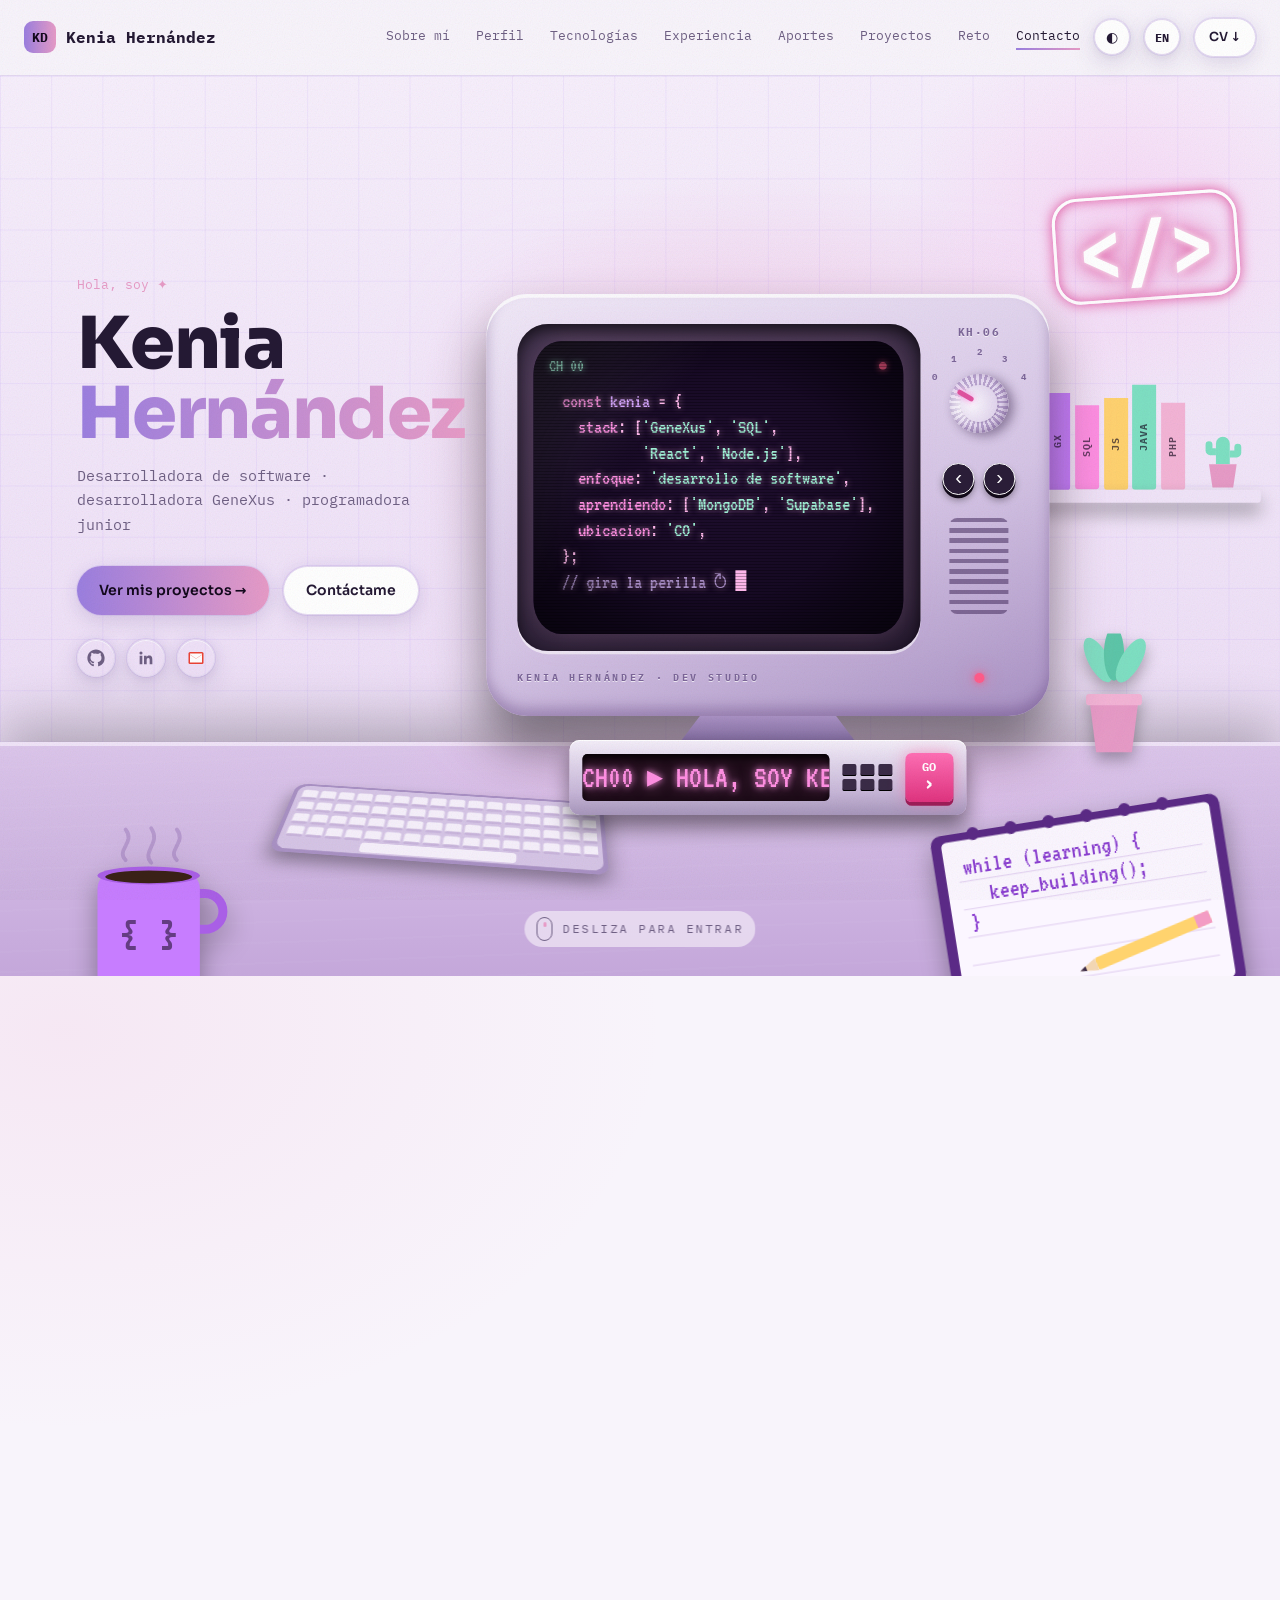
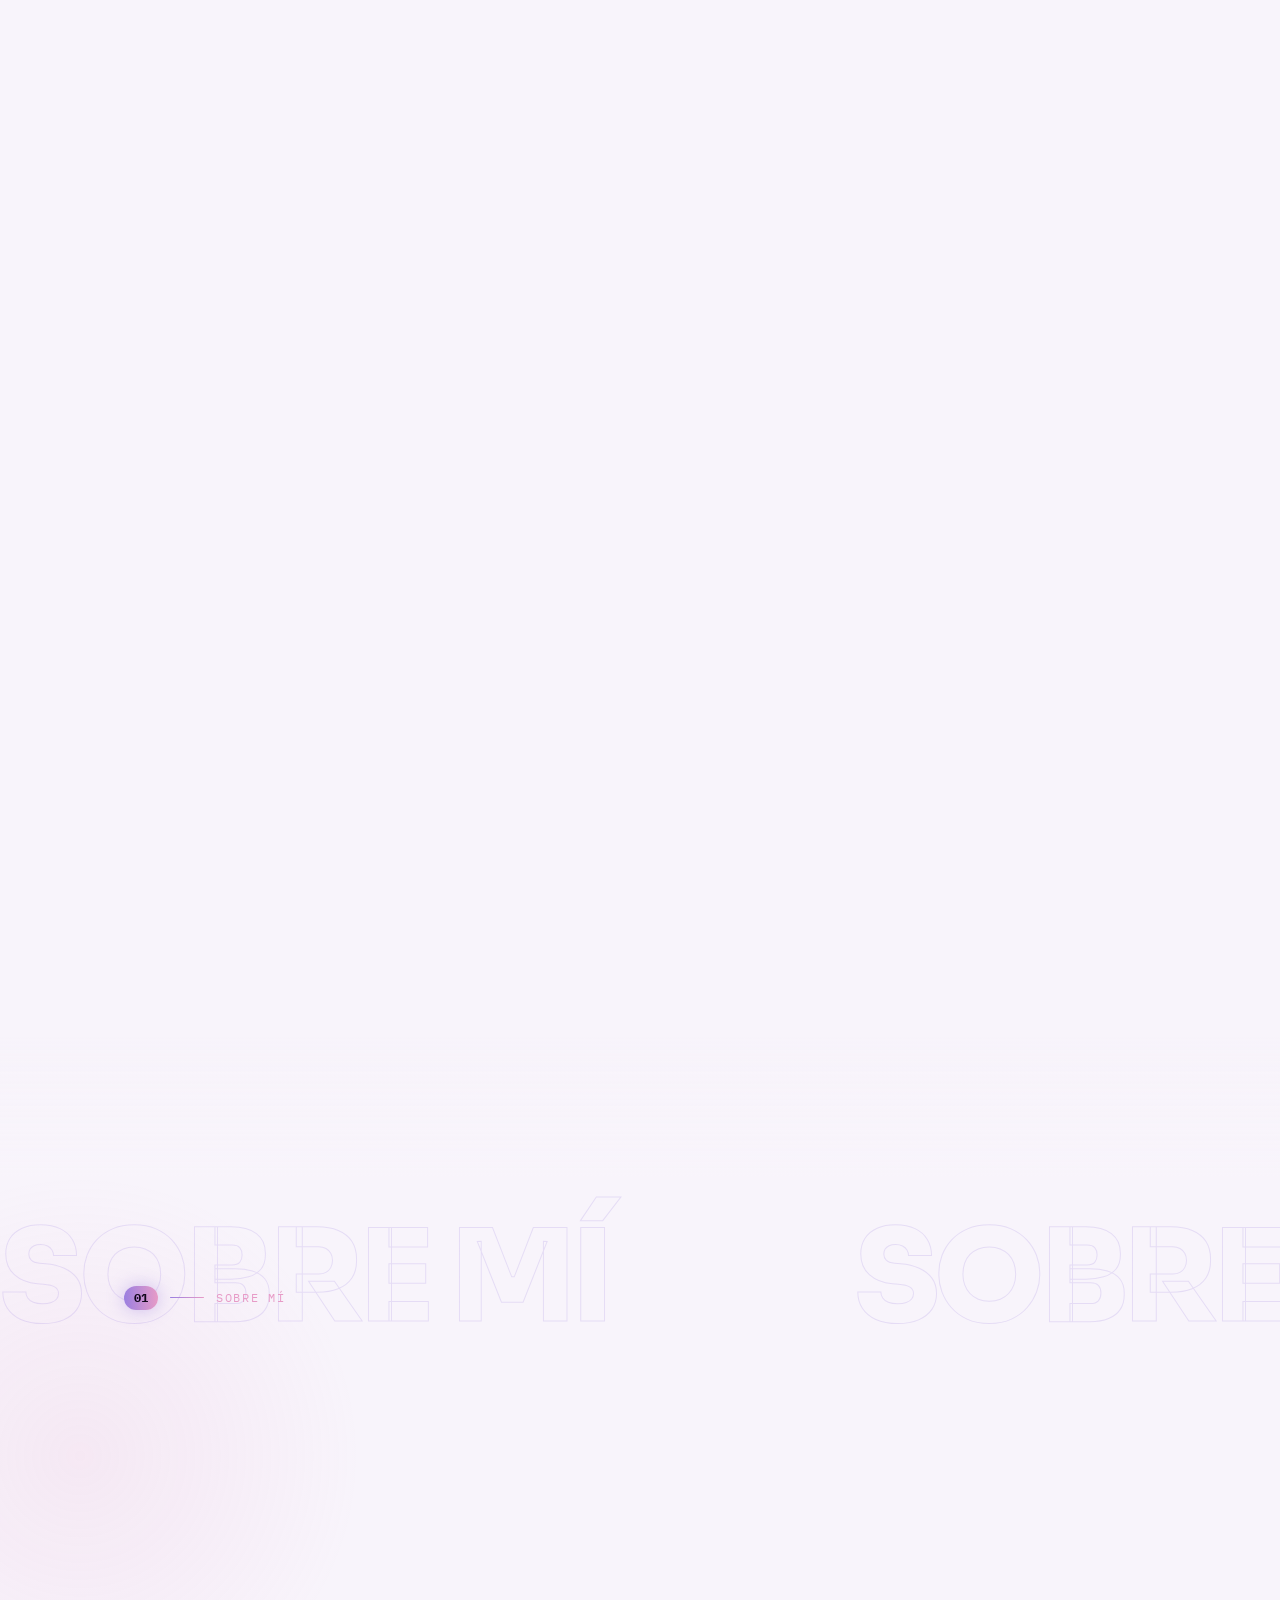
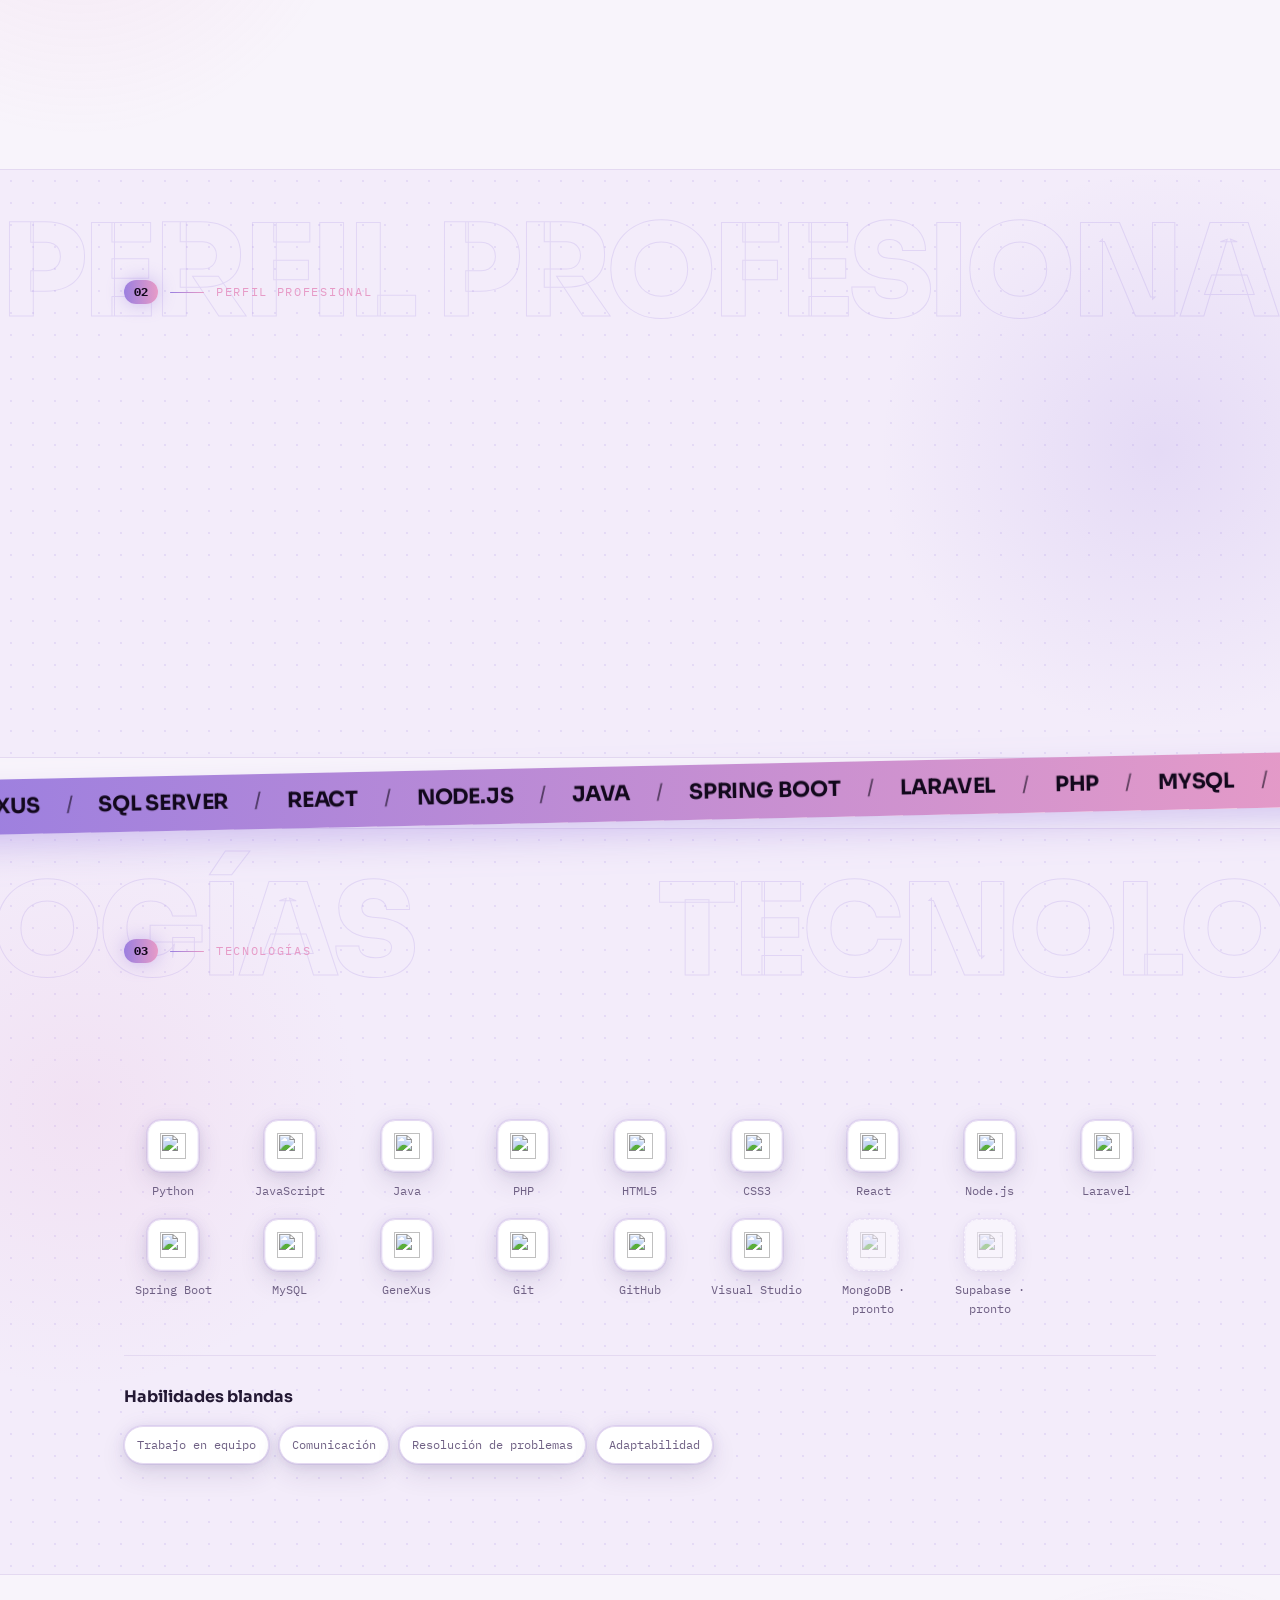
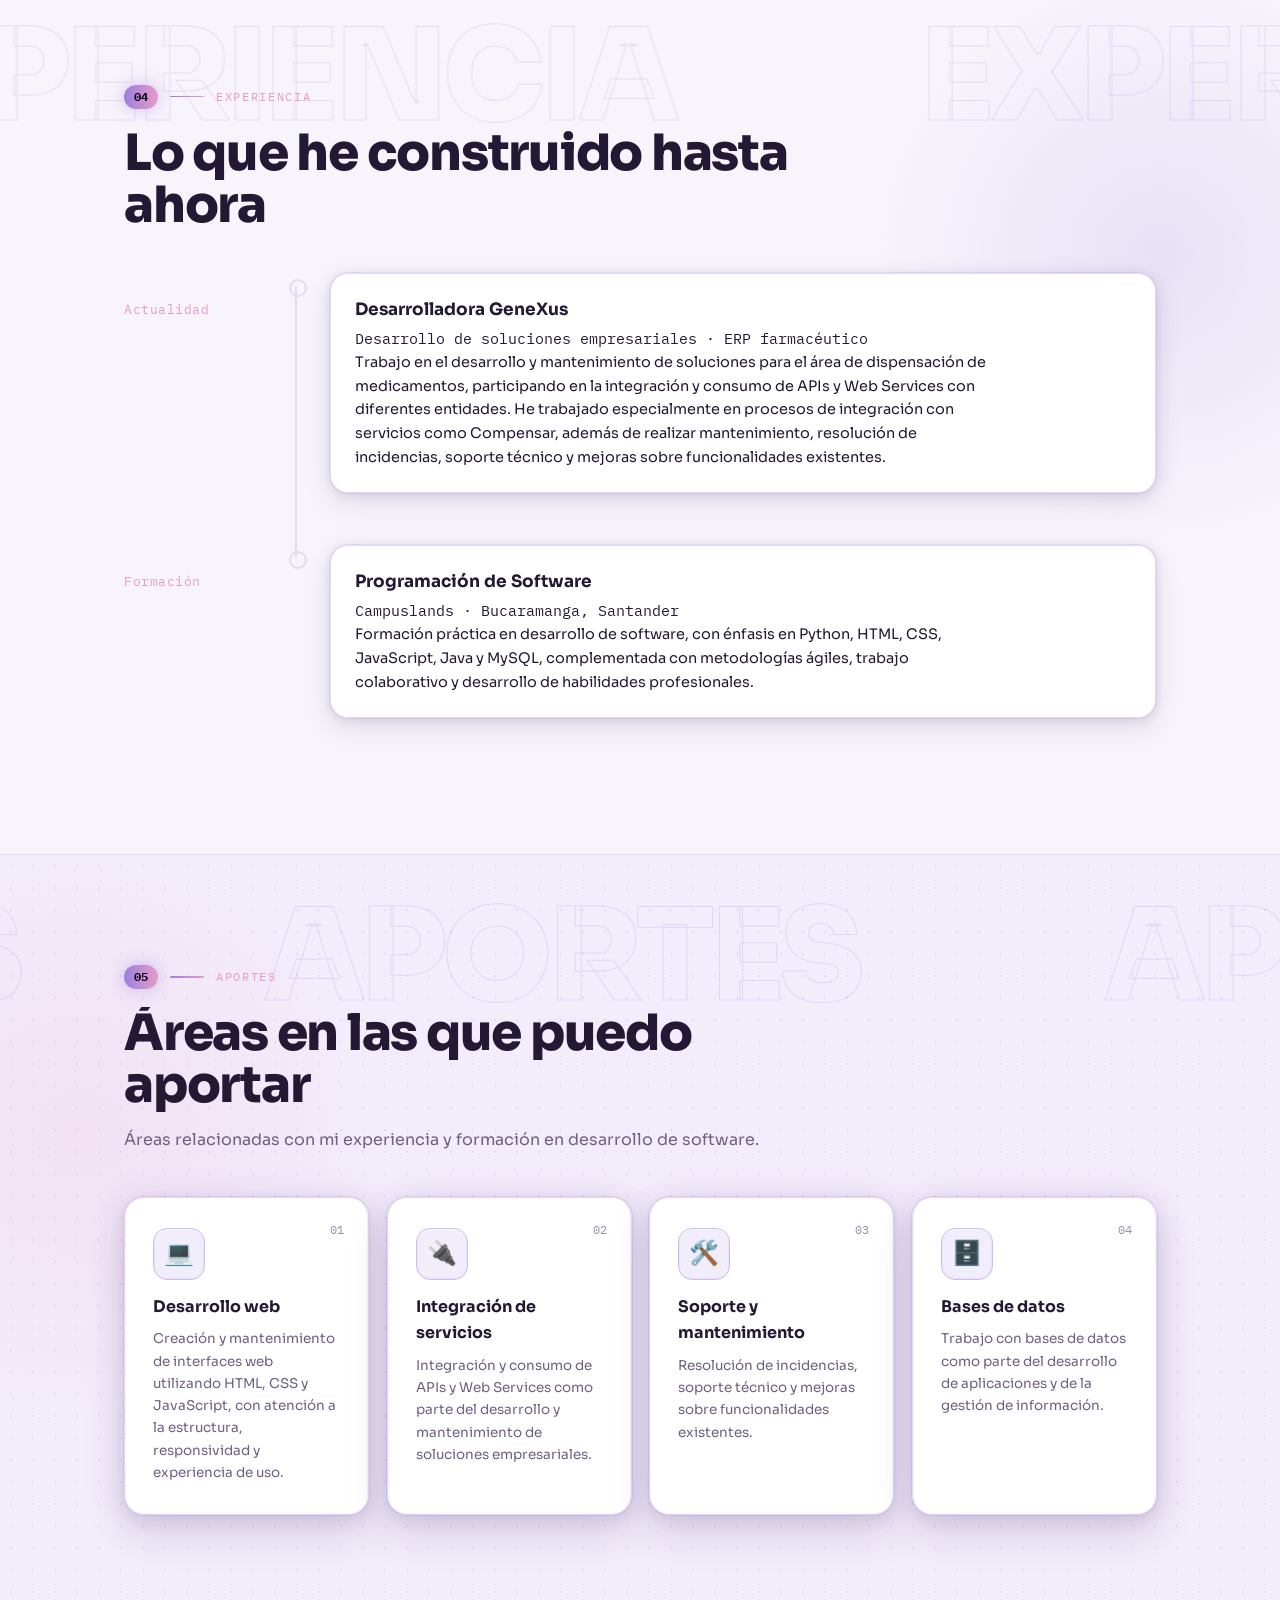
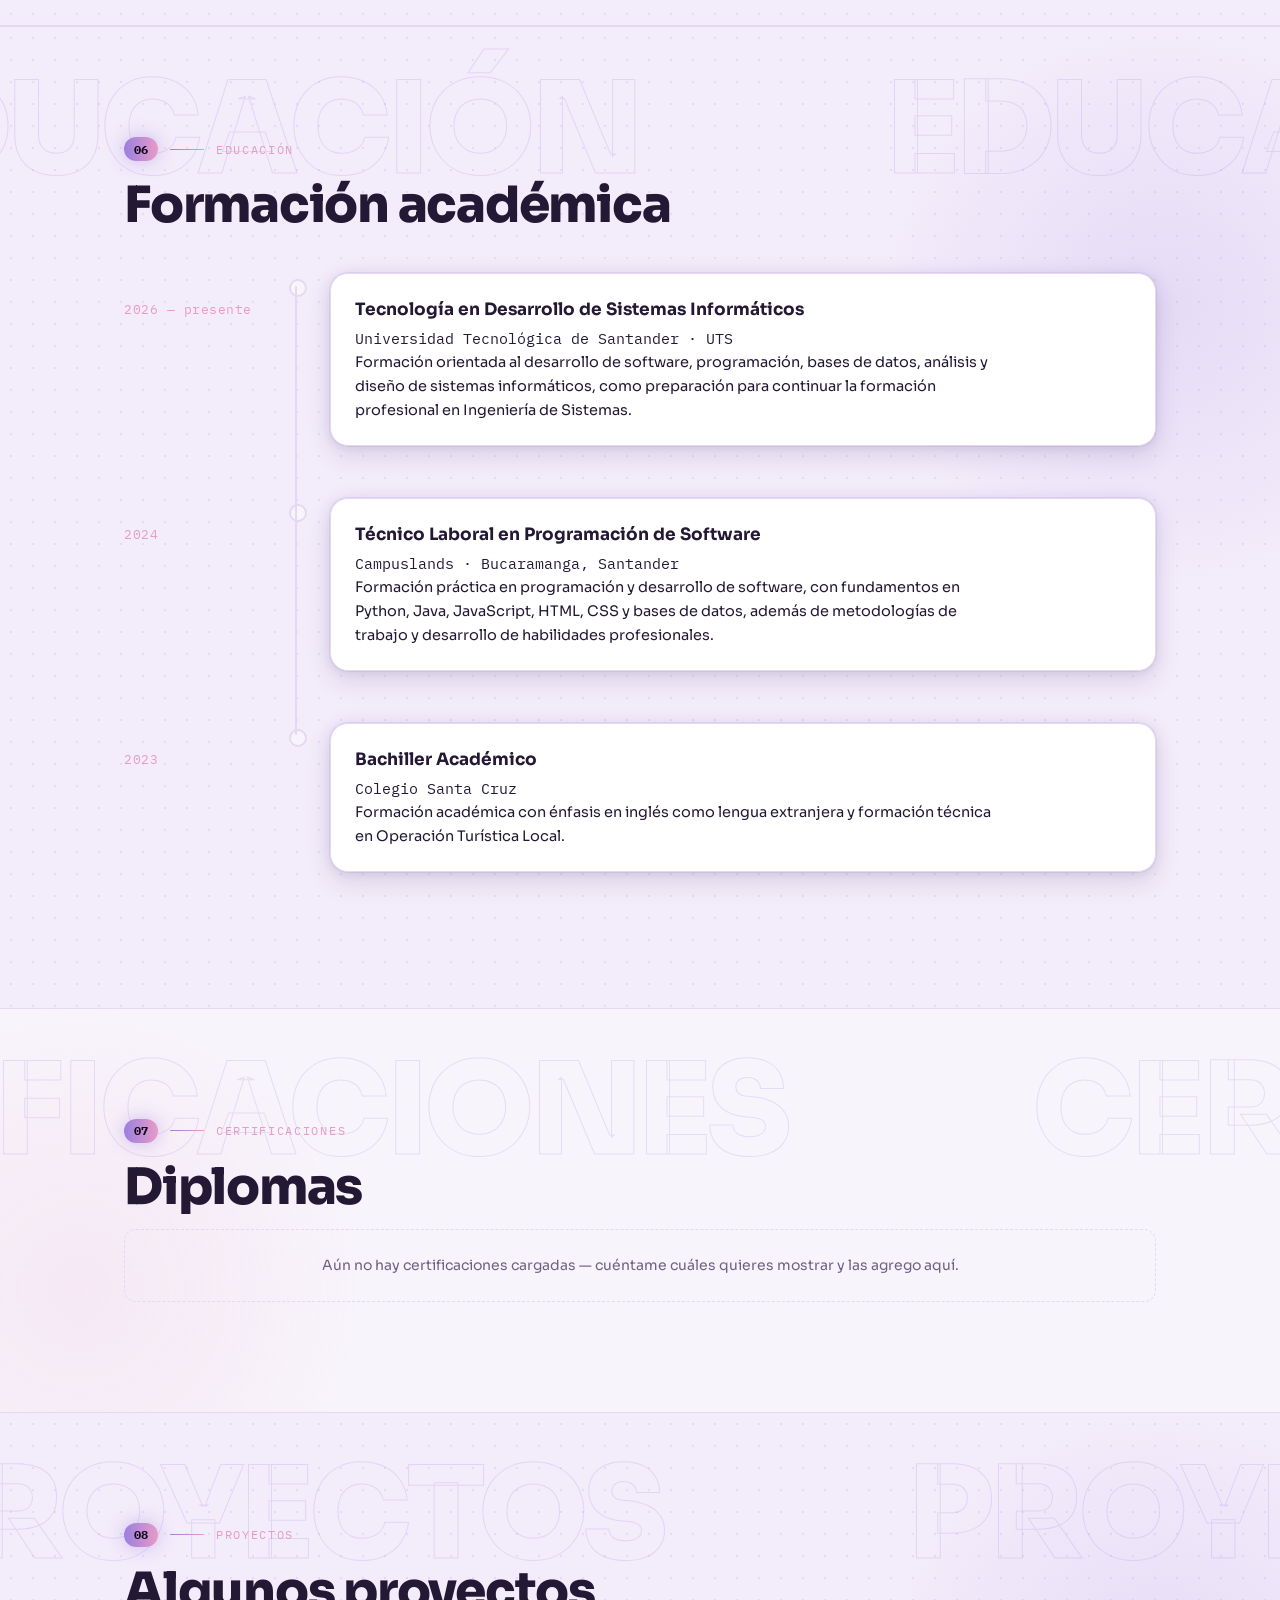
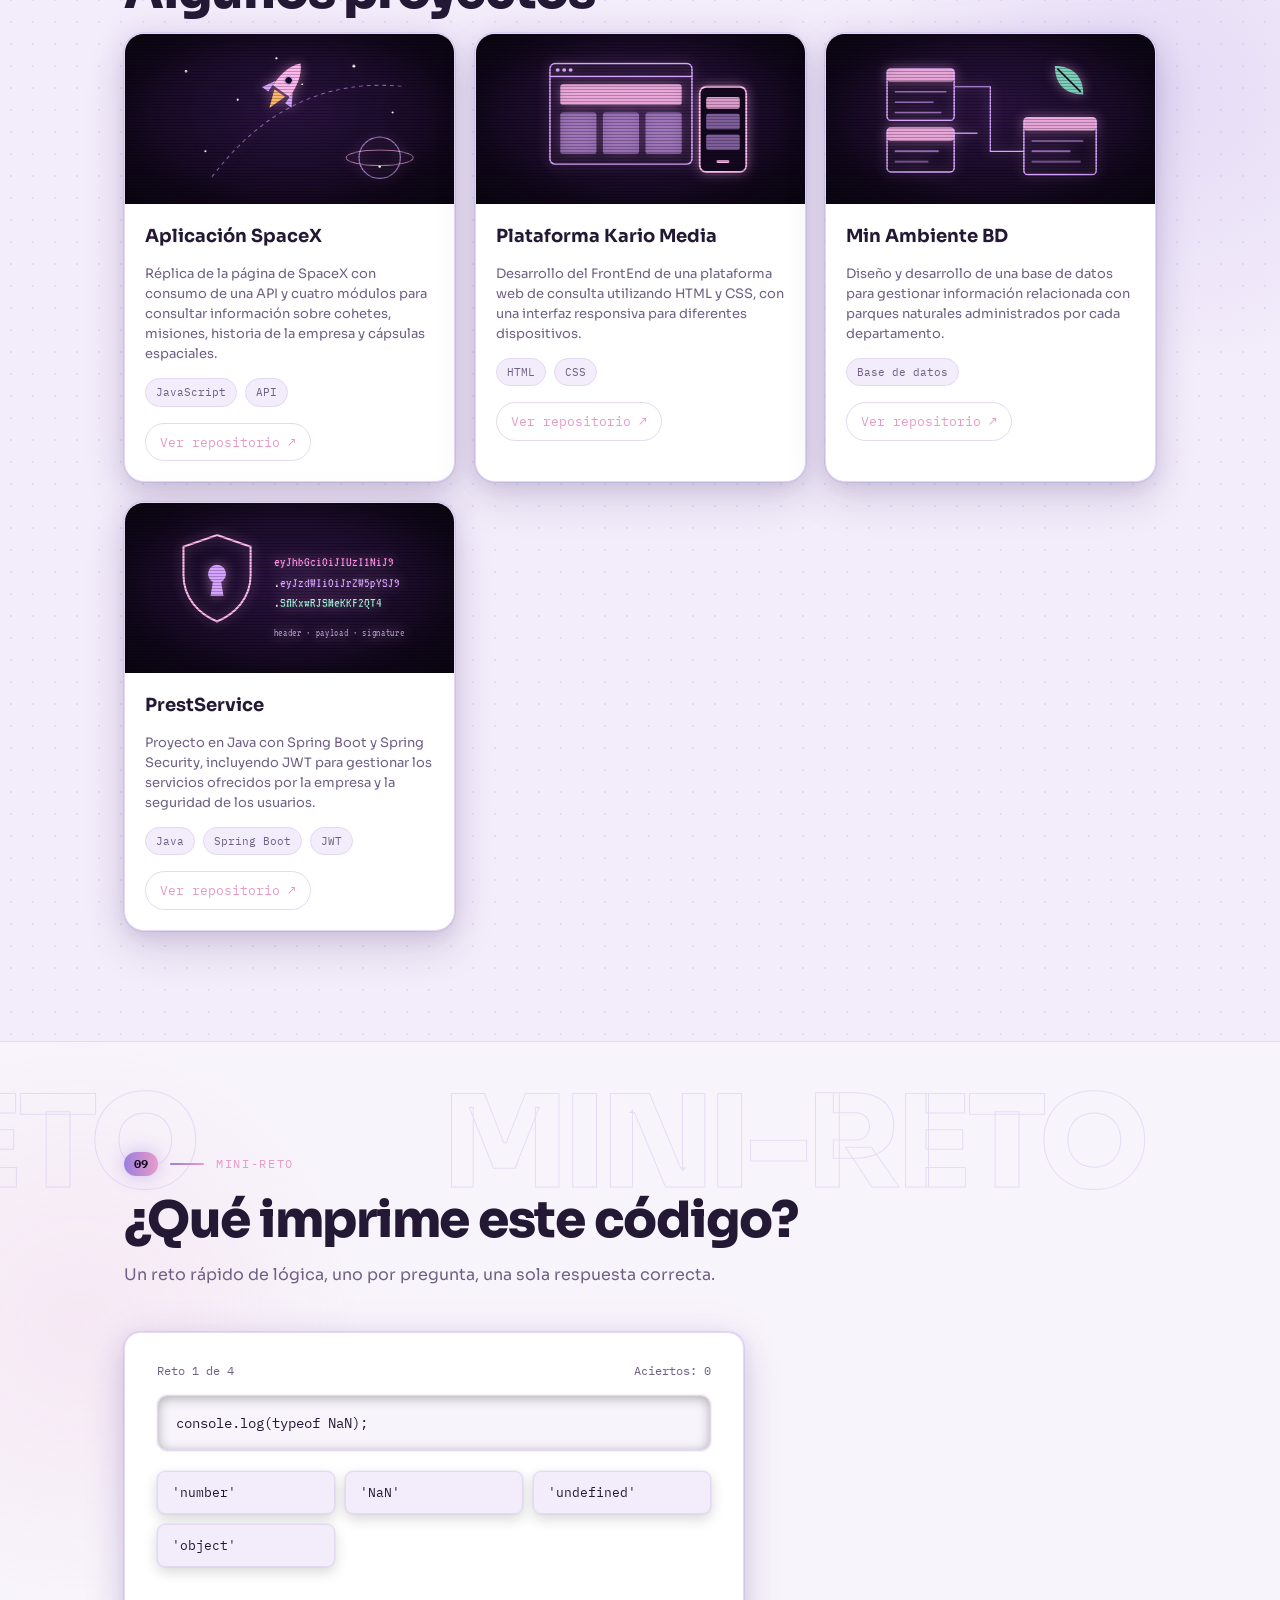
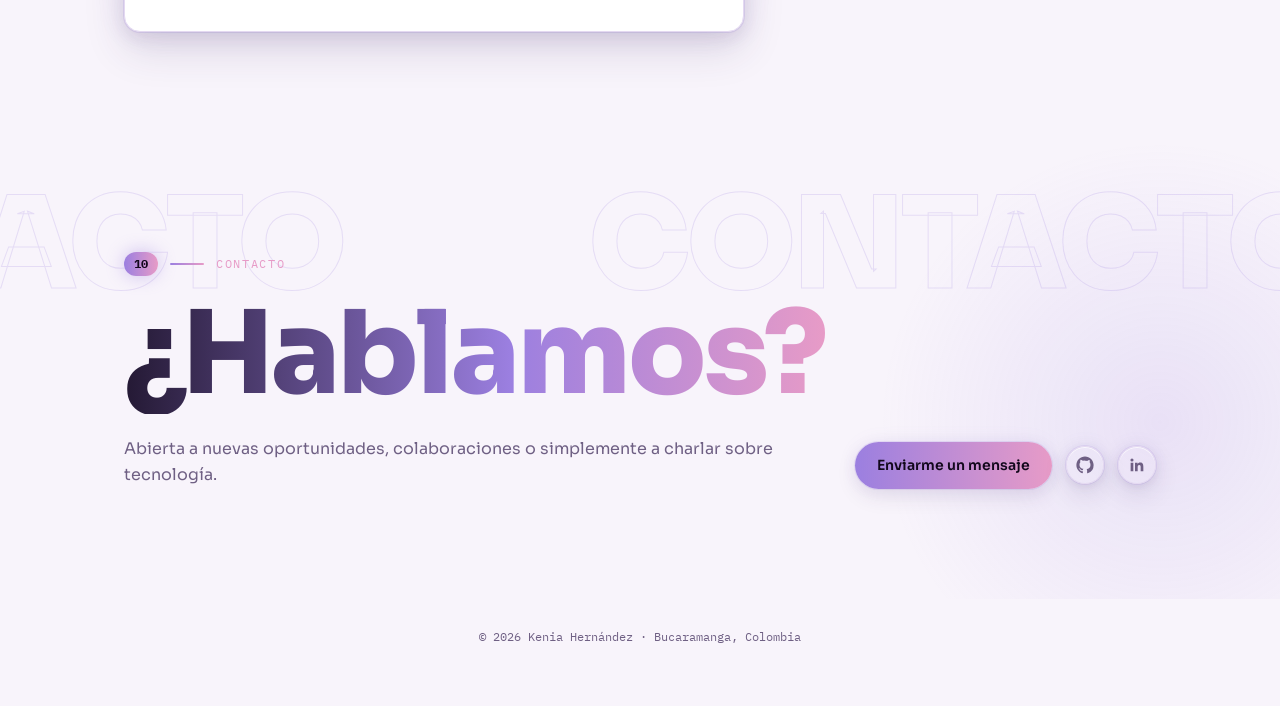
==== commit 76a546d4: "feat: enlazar estilos y script de animaciones de scroll" ====
--- a/index.html
+++ b/index.html
@@ -22,6 +22,7 @@
 <link href="https://fonts.googleapis.com/css2?family=IBM+Plex+Mono:wght@400;500;600;700&family=Sora:wght@400;500;600;700;800&family=VT323&display=swap" rel="stylesheet">
 <link rel="stylesheet" href="css/style.css">
 <link rel="stylesheet" href="css/hero.css">
+<link rel="stylesheet" href="css/scroll-fx.css">
 
 </head>
 <body>
@@ -564,6 +565,7 @@
 
 <script src="js/script.js"></script>
 <script src="js/hero.js"></script>
+<script src="js/scroll-fx.js"></script>
 
 </body>
 </html>
--- a/css/hero.css
+++ b/css/hero.css
@@ -900,25 +900,25 @@
     justify-content: center;
 }
 
-.cur-ring-inner {
-    position: absolute;
-    inset: 0;
-    border-radius: 50%;
-    transition: transform .25s cubic-bezier(.2, .9, .3, 1.3), background .25s ease, border-color .25s ease;
-}
-
 .cur-label {
-    position: relative;
+    position: absolute;
+    left: calc(100% + 10px);
+    top: 50%;
+    padding: 5px 10px;
+    border-radius: 999px;
+    background: var(--grad);
+    box-shadow: 0 6px 18px rgba(0, 0, 0, .25);
     font-family: var(--mono);
     font-size: 10.5px;
     font-weight: 700;
     letter-spacing: .08em;
+    line-height: 1.2;
     text-transform: uppercase;
     color: #12081c;
     white-space: nowrap;
     opacity: 0;
-    transform: scale(.6);
-    transition: opacity .2s ease, transform .2s ease;
+    translate: -6px -50%;
+    transition: opacity .2s ease, translate .2s ease;
 }
 
 .cur-dot {
@@ -932,29 +932,19 @@
 html.cur-visible .cur-ring,
 html.cur-visible .cur-dot { opacity: 1; }
 
-/* sobre algo clicable el aro crece */
-.cur-ring { transition: opacity .25s ease, width .25s cubic-bezier(.2, .9, .3, 1.2), height .25s cubic-bezier(.2, .9, .3, 1.2), margin .25s cubic-bezier(.2, .9, .3, 1.2), background .25s ease, border-color .25s ease; }
+/* sobre algo clicable el aro crece un poco; el texto va en una etiqueta al lado */
+.cur-ring { transition: opacity .25s ease, width .25s cubic-bezier(.2, .9, .3, 1.2), height .25s cubic-bezier(.2, .9, .3, 1.2), margin .25s cubic-bezier(.2, .9, .3, 1.2), background .25s ease, border-color .25s ease, scale .15s ease; }
 
 html.cur-hover .cur-ring {
-    width: 64px;
-    height: 64px;
-    margin: -32px 0 0 -32px;
-    background: color-mix(in srgb, var(--accent1) 18%, transparent);
+    width: 48px;
+    height: 48px;
+    margin: -24px 0 0 -24px;
+    background: color-mix(in srgb, var(--accent1) 16%, transparent);
     border-color: var(--accent2);
 }
 
-html.cur-has-label .cur-ring {
-    width: 78px;
-    height: 78px;
-    margin: -39px 0 0 -39px;
-    background: var(--grad);
-    border-color: transparent;
-}
-
-html.cur-has-label .cur-label { opacity: 1; transform: none; }
-html.cur-has-label .cur-dot,
-html.cur-hover .cur-dot { opacity: 0; }
-html.cur-down .cur-ring { transform: scale(.85); }
+html.cur-has-label .cur-label { opacity: 1; translate: 0 -50%; }
+html.cur-down .cur-ring { scale: .85; }
 
 /* textura de grano en toda la página */
 .sc-grain {
--- a/css/scroll-fx.css
+++ b/css/scroll-fx.css
@@ -0,0 +1,499 @@
+/* =========================================================
+   SECCIONES — diseño y animaciones al hacer scroll
+   (js/scroll-fx.js agrega las clases fx-*; el HTML no cambia)
+   ========================================================= */
+
+/* ---------- barra de progreso de lectura ---------- */
+.fx-progress {
+    position: fixed;
+    top: 0;
+    left: 0;
+    right: 0;
+    height: 3px;
+    z-index: 11;
+    background: var(--grad);
+    transform-origin: 0 50%;
+    transform: scaleX(0);
+    box-shadow: 0 0 12px color-mix(in srgb, var(--accent2) 70%, transparent);
+    pointer-events: none;
+}
+
+/* ---------- cascarón de cada sección ---------- */
+.fx-sec {
+    position: relative;
+    overflow: hidden;
+    overflow: clip;
+    padding: clamp(70px, 9vw, 110px) 0;
+}
+
+.fx-sec > .wrap {
+    position: relative;
+    z-index: 1;
+}
+
+.band-alt.fx-sec {
+    background-image:
+        radial-gradient(color-mix(in srgb, var(--accent1) 16%, transparent) 1px, transparent 1.2px);
+    background-size: 22px 22px;
+}
+
+/* luz suave que acompaña a cada sección */
+.fx-sec::before {
+    content: "";
+    position: absolute;
+    width: 560px;
+    height: 560px;
+    right: -160px;
+    top: 0;
+    border-radius: 50%;
+    background: radial-gradient(closest-side, color-mix(in srgb, var(--accent1) 16%, transparent), transparent);
+    pointer-events: none;
+    z-index: 0;
+}
+
+.fx-sec:nth-of-type(even)::before {
+    right: auto;
+    left: -200px;
+    background: radial-gradient(closest-side, color-mix(in srgb, var(--accent2) 13%, transparent), transparent);
+}
+
+/* palabra gigante de fondo que se desliza con el scroll */
+.fx-ghost {
+    position: absolute;
+    top: clamp(18px, 3vw, 40px);
+    left: 0;
+    z-index: 0;
+    white-space: nowrap;
+    font-family: var(--sans);
+    font-weight: 800;
+    font-size: clamp(64px, 10vw, 150px);
+    line-height: 1;
+    letter-spacing: -.04em;
+    text-transform: uppercase;
+    color: transparent;
+    -webkit-text-stroke: 1px color-mix(in srgb, var(--accent1) 26%, transparent);
+    opacity: .5;
+    pointer-events: none;
+    user-select: none;
+    will-change: transform;
+}
+
+[data-theme="light"] .fx-ghost {
+    -webkit-text-stroke-color: color-mix(in srgb, var(--accent1) 40%, transparent);
+}
+
+/* ---------- encabezados ---------- */
+.fx-sec .eyebrow {
+    gap: 12px;
+    letter-spacing: .14em;
+    text-transform: uppercase;
+    font-size: 12px;
+    margin-bottom: 18px;
+}
+
+.fx-num {
+    display: inline-flex;
+    align-items: center;
+    justify-content: center;
+    min-width: 34px;
+    height: 24px;
+    padding: 0 8px;
+    border-radius: 999px;
+    background: var(--grad);
+    color: #12081c;
+    font-weight: 700;
+    letter-spacing: .04em;
+    box-shadow: 0 0 18px color-mix(in srgb, var(--accent1) 45%, transparent);
+}
+
+.fx-sec .eyebrow-dot {
+    width: 34px;
+    height: 1.5px;
+    border-radius: 2px;
+}
+
+.fx-mask {
+    overflow: hidden;
+    overflow: clip;
+    padding-bottom: .12em;
+    margin-bottom: 14px;
+}
+
+.fx-sec h2 {
+    font-size: clamp(30px, 4.2vw, 50px);
+    line-height: 1.04;
+    letter-spacing: -.025em;
+    font-weight: 800;
+    margin: 0;
+    max-width: 18ch;
+}
+
+.fx-sec .section-sub {
+    font-size: 16px;
+    max-width: 56ch;
+    margin-bottom: 44px;
+}
+
+/* ---------- revelado al entrar en pantalla ---------- */
+.fx-ready .fx-mask h2 {
+    translate: 0 105%;
+    transition: translate .9s cubic-bezier(.2, .8, .2, 1);
+}
+
+.fx-ready .fx-mask.fx-in h2 { translate: 0 0; }
+
+.fx-ready .fx-item {
+    opacity: 0;
+    translate: 0 28px;
+    transition:
+        opacity .8s cubic-bezier(.2, .8, .2, 1) var(--d, 0s),
+        translate .8s cubic-bezier(.2, .8, .2, 1) var(--d, 0s),
+        scale .8s cubic-bezier(.2, .8, .2, 1) var(--d, 0s);
+}
+
+.fx-ready .fx-item.fx-in {
+    opacity: 1;
+    translate: 0 0;
+}
+
+/* el contenedor ya no necesita su propio fundido */
+.fx-sec > .wrap.reveal {
+    opacity: 1;
+    transform: none;
+}
+
+/* ---------- tarjetas: brillo que sigue al mouse + inclinación ---------- */
+.fx-spot {
+    position: relative;
+    isolation: isolate;
+}
+
+.fx-spot::after {
+    content: "";
+    position: absolute;
+    inset: 0;
+    border-radius: inherit;
+    z-index: -1;
+    pointer-events: none;
+    opacity: 0;
+    background: radial-gradient(320px circle at var(--mx, 50%) var(--my, 50%), color-mix(in srgb, var(--accent1) 22%, transparent), transparent 65%);
+    transition: opacity .3s ease;
+}
+
+.fx-spot:hover::after { opacity: 1; }
+
+.fx-tilt {
+    transform: perspective(900px) rotateX(var(--rx, 0deg)) rotateY(var(--ry, 0deg)) translateY(var(--lift, 0px));
+    transition: transform .5s cubic-bezier(.2, .8, .2, 1), border-color .2s ease, box-shadow .25s ease;
+}
+
+.fx-tilt:hover {
+    --lift: -4px;
+    transition: transform .12s ease-out, border-color .2s ease, box-shadow .25s ease;
+}
+
+/* ---------- sobre mí ---------- */
+.fx-photo {
+    position: relative;
+    rotate: -2deg;
+    padding: 5px;
+    border-radius: 22px;
+    background: var(--grad);
+    box-shadow: var(--shadow-glow);
+    transition: rotate .4s ease;
+}
+
+.fx-photo:hover { rotate: 0deg; }
+
+@media (max-width: 640px) {
+    .fx-photo {
+        justify-self: start;
+        width: min(100%, 232px);
+    }
+
+    .fx-photo .about-photo { max-width: none; }
+}
+
+.fx-photo .about-photo {
+    display: block;
+    border: none;
+    border-radius: 17px;
+    box-shadow: none;
+}
+
+.fx-photo::after {
+    content: "hola";
+    position: absolute;
+    right: -14px;
+    bottom: 18px;
+    padding: 6px 12px;
+    border-radius: 999px;
+    background: var(--panel);
+    border: 1px solid var(--line);
+    font-family: var(--mono);
+    font-size: 12px;
+    color: var(--accent2);
+    box-shadow: var(--shadow-soft);
+    rotate: 6deg;
+}
+
+html[lang="en"] .fx-photo::after { content: "hi"; }
+
+/* ---------- misión / visión y aportes ---------- */
+.fx-sec .profile-card,
+.fx-sec .service-card-new {
+    padding: 30px 28px;
+    border-radius: 20px;
+}
+
+.fx-sec .profile-card-icon,
+.fx-sec .service-icon {
+    width: 52px;
+    height: 52px;
+    border-radius: 14px;
+    display: flex;
+    align-items: center;
+    justify-content: center;
+    background: color-mix(in srgb, var(--accent1) 14%, var(--panel));
+    border: 1px solid color-mix(in srgb, var(--accent1) 30%, var(--line));
+    box-shadow: var(--shadow-inner);
+}
+
+.fx-sec .service-grid {
+    counter-reset: svc;
+}
+
+.fx-sec .service-card-new {
+    counter-increment: svc;
+}
+
+.fx-sec .service-card-new::before {
+    content: "0" counter(svc);
+    position: absolute;
+    top: 22px;
+    right: 24px;
+    font-family: var(--mono);
+    font-size: 12px;
+    color: var(--muted);
+    opacity: .7;
+}
+
+/* ---------- cinta de tecnologías ---------- */
+.fx-ticker {
+    position: relative;
+    z-index: 2;
+    margin: -10px 0;
+    padding: 18px 0;
+    overflow-x: hidden;
+    overflow-x: clip;
+    pointer-events: none;
+    user-select: none;
+}
+
+.fx-ticker-row {
+    overflow: hidden;
+    overflow: clip;
+    white-space: nowrap;
+    padding: 10px 0;
+    width: 110vw;
+    margin-left: -5vw;
+}
+
+.fx-ticker-row:first-child {
+    background: var(--grad);
+    color: #12081c;
+    rotate: -1.2deg;
+    position: relative;
+    z-index: 1;
+    box-shadow: 0 16px 40px -12px color-mix(in srgb, var(--accent1) 60%, transparent);
+}
+
+.fx-ticker-track {
+    display: inline-flex;
+    gap: 26px;
+    font-family: var(--sans);
+    font-weight: 700;
+    font-size: clamp(15px, 1.7vw, 21px);
+    letter-spacing: -.01em;
+    text-transform: uppercase;
+    will-change: transform;
+}
+
+.fx-ticker-track span:nth-child(even) {
+    font-weight: 400;
+    opacity: .6;
+}
+
+/* ---------- línea de tiempo (experiencia y educación) ---------- */
+.fx-tl {
+    --tl-x: 172px;
+}
+
+.fx-tl-line {
+    position: absolute;
+    left: calc(24px + var(--tl-x));
+    top: var(--tl-top, 0);
+    height: var(--tl-h, 0);
+    width: 2px;
+    margin-left: -1px;
+    background: var(--line);
+    border-radius: 2px;
+    pointer-events: none;
+}
+
+.fx-tl-line span {
+    position: absolute;
+    inset: 0;
+    border-radius: inherit;
+    background: linear-gradient(180deg, var(--accent1), var(--accent2));
+    box-shadow: 0 0 14px var(--accent1);
+    transform-origin: top;
+    transform: scaleY(var(--tl-p, 0));
+}
+
+.fx-tl .entry {
+    position: relative;
+    border-top: none;
+    padding: 26px 0;
+}
+
+.fx-tl .entry::before {
+    content: "";
+    position: absolute;
+    left: var(--tl-x);
+    top: 32px;
+    width: 14px;
+    height: 14px;
+    margin-left: -7px;
+    border-radius: 50%;
+    background: var(--bg);
+    border: 2px solid var(--line);
+    transition: border-color .4s ease, box-shadow .4s ease, background .4s ease, scale .4s cubic-bezier(.3, 1.6, .5, 1);
+    z-index: 1;
+}
+
+.fx-tl .entry.fx-on::before {
+    border-color: var(--accent2);
+    background: var(--accent1);
+    box-shadow: 0 0 0 5px color-mix(in srgb, var(--accent1) 22%, transparent), 0 0 18px var(--accent2);
+    scale: 1.15;
+}
+
+.fx-tl .entry-body {
+    flex: 1;
+    margin-left: 22px;
+    padding: 22px 24px;
+    border-radius: 18px;
+    background: var(--panel);
+    border: 1px solid var(--line);
+    box-shadow: var(--shadow-soft);
+    transition: border-color .4s ease, box-shadow .4s ease;
+}
+
+.fx-tl .entry.fx-on .entry-body {
+    border-color: color-mix(in srgb, var(--accent1) 45%, var(--line));
+    box-shadow: var(--shadow-card);
+}
+
+.fx-tl .entry-when {
+    padding-top: 26px;
+    font-size: 13px;
+    letter-spacing: .04em;
+}
+
+@media (max-width: 560px) {
+    .fx-tl { --tl-x: 8px; }
+    .fx-tl .entry { padding-left: 26px; }
+    .fx-tl .entry::before { top: 8px; }
+    .fx-tl .entry-when { padding-top: 0; }
+    .fx-tl .entry-body { margin-left: 0; }
+}
+
+/* ---------- proyectos: miniaturas con los dibujos del monitor ---------- */
+.project-thumb.fx-art {
+    --sc-ph: #ffb8ec;
+    --sc-ph-2: #d6a4ff;
+    --sc-leaf: #7ee0c3;
+    --sc-screen-bg: #13081f;
+    height: 170px;
+    background: radial-gradient(ellipse at 50% 45%, #2a1340, #13081f 75%);
+    display: flex;
+    align-items: center;
+    justify-content: center;
+    padding: 14px 18px;
+}
+
+.project-thumb.fx-art::after {
+    content: "";
+    position: absolute;
+    inset: 0;
+    background:
+        repeating-linear-gradient(0deg, rgba(0, 0, 0, .25) 0 1px, transparent 1px 3px),
+        radial-gradient(ellipse at 50% 50%, transparent 55%, rgba(0, 0, 0, .5) 100%);
+    pointer-events: none;
+    transform: none;
+}
+
+.project:hover .project-thumb.fx-art::after { transform: none; }
+
+.project-thumb.fx-art svg {
+    width: 100%;
+    height: 100%;
+    filter: drop-shadow(0 0 6px rgba(255, 184, 236, .5));
+    transition: scale .5s cubic-bezier(.2, .8, .2, 1);
+}
+
+.project:hover .project-thumb.fx-art svg { scale: 1.07; }
+
+.fx-sec .project {
+    border-radius: 20px;
+}
+
+.fx-sec .project-name {
+    font-size: 18px;
+}
+
+.fx-sec .project-body a {
+    display: inline-flex;
+    align-items: center;
+    gap: 6px;
+    padding: 8px 14px;
+    border-radius: 999px;
+    border: 1px solid var(--line);
+    transition: border-color .2s ease, background .2s ease, color .2s ease;
+}
+
+.fx-sec .project-body a:hover {
+    text-decoration: none;
+    border-color: var(--accent2);
+    background: color-mix(in srgb, var(--accent1) 14%, transparent);
+}
+
+/* ---------- contacto: título enorme ---------- */
+#contacto.fx-sec h2 {
+    font-size: clamp(48px, 9vw, 128px);
+    max-width: none;
+    background: linear-gradient(90deg, var(--ink) 0%, var(--accent1) 55%, var(--accent2) 100%);
+    -webkit-background-clip: text;
+    background-clip: text;
+    color: transparent;
+}
+
+#contacto.fx-sec .contact-row {
+    align-items: flex-end;
+}
+
+/* ---------- menos movimiento ---------- */
+@media (prefers-reduced-motion: reduce) {
+    .fx-ready .fx-mask h2,
+    .fx-ready .fx-item {
+        translate: none !important;
+        scale: none !important;
+        filter: none !important;
+        opacity: 1 !important;
+        transition: none !important;
+    }
+
+    .fx-ghost { transform: none !important; }
+    .fx-tilt { transform: none !important; }
+}
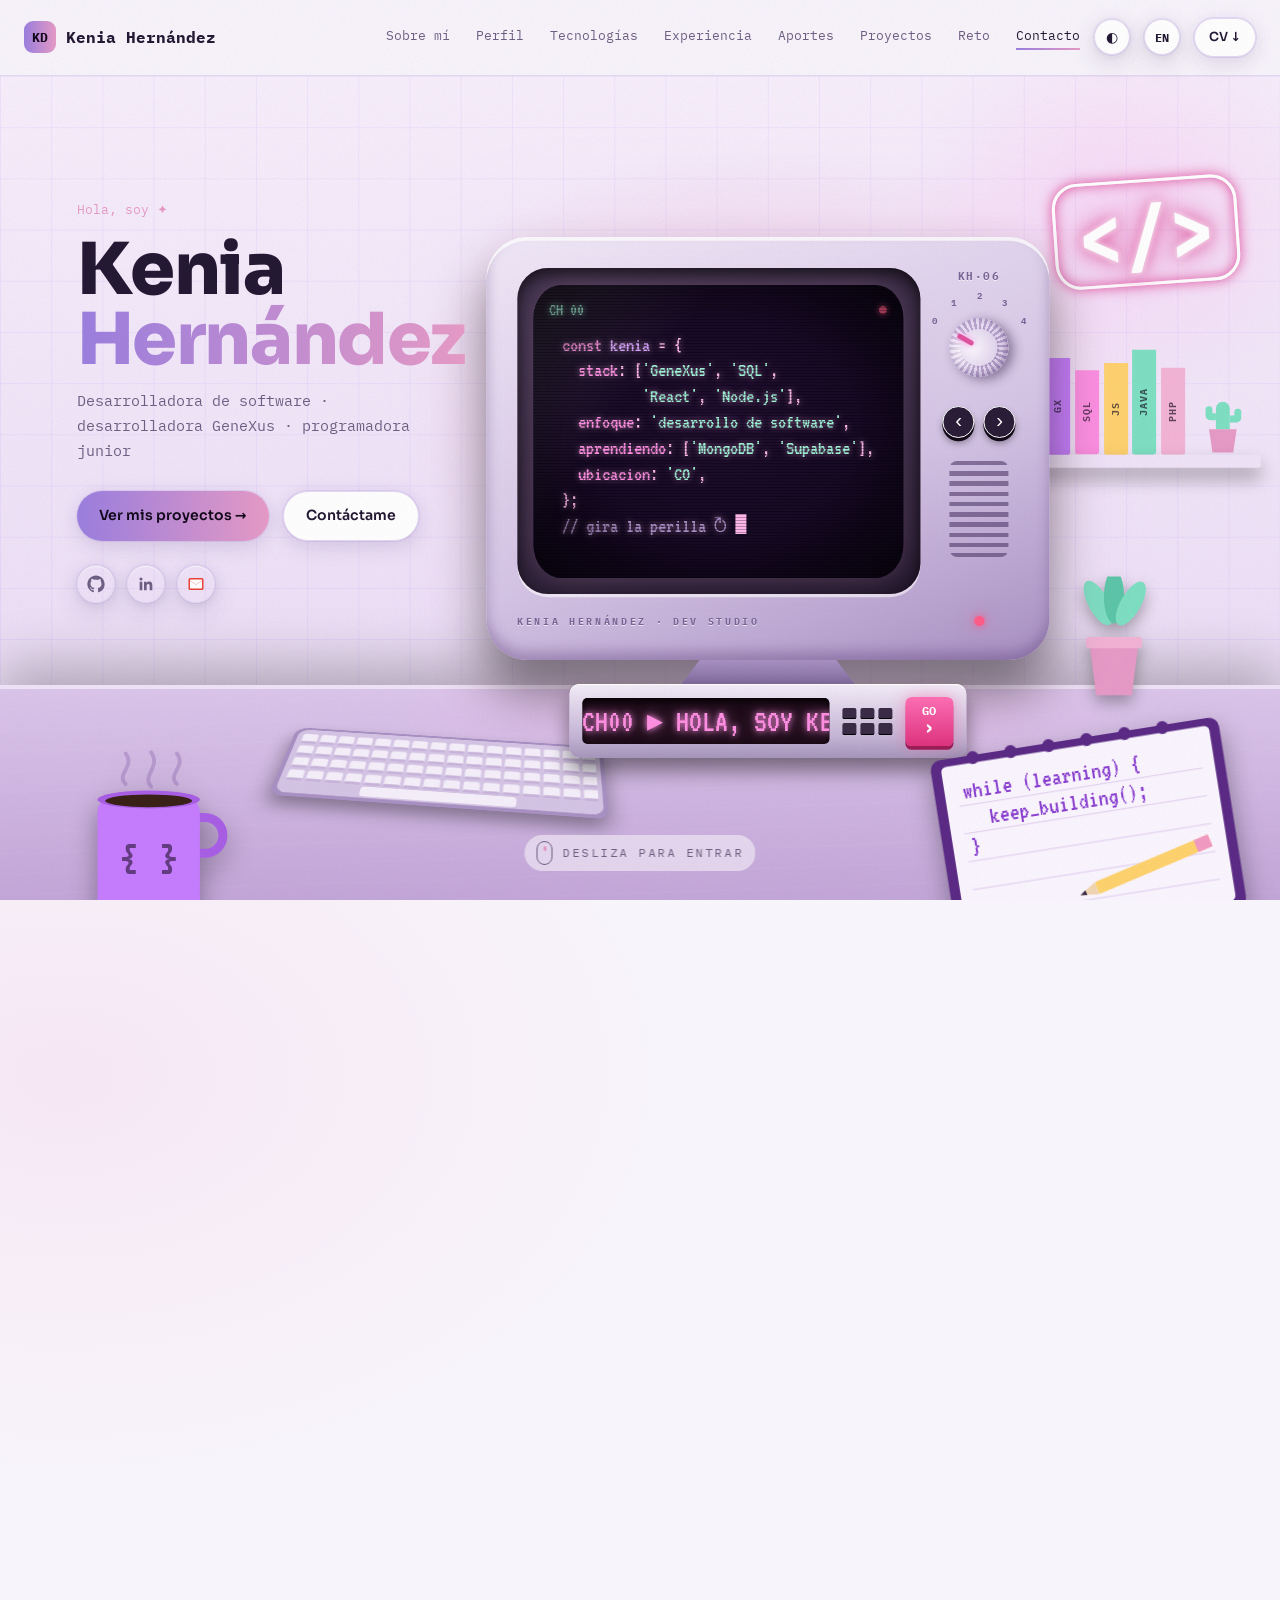
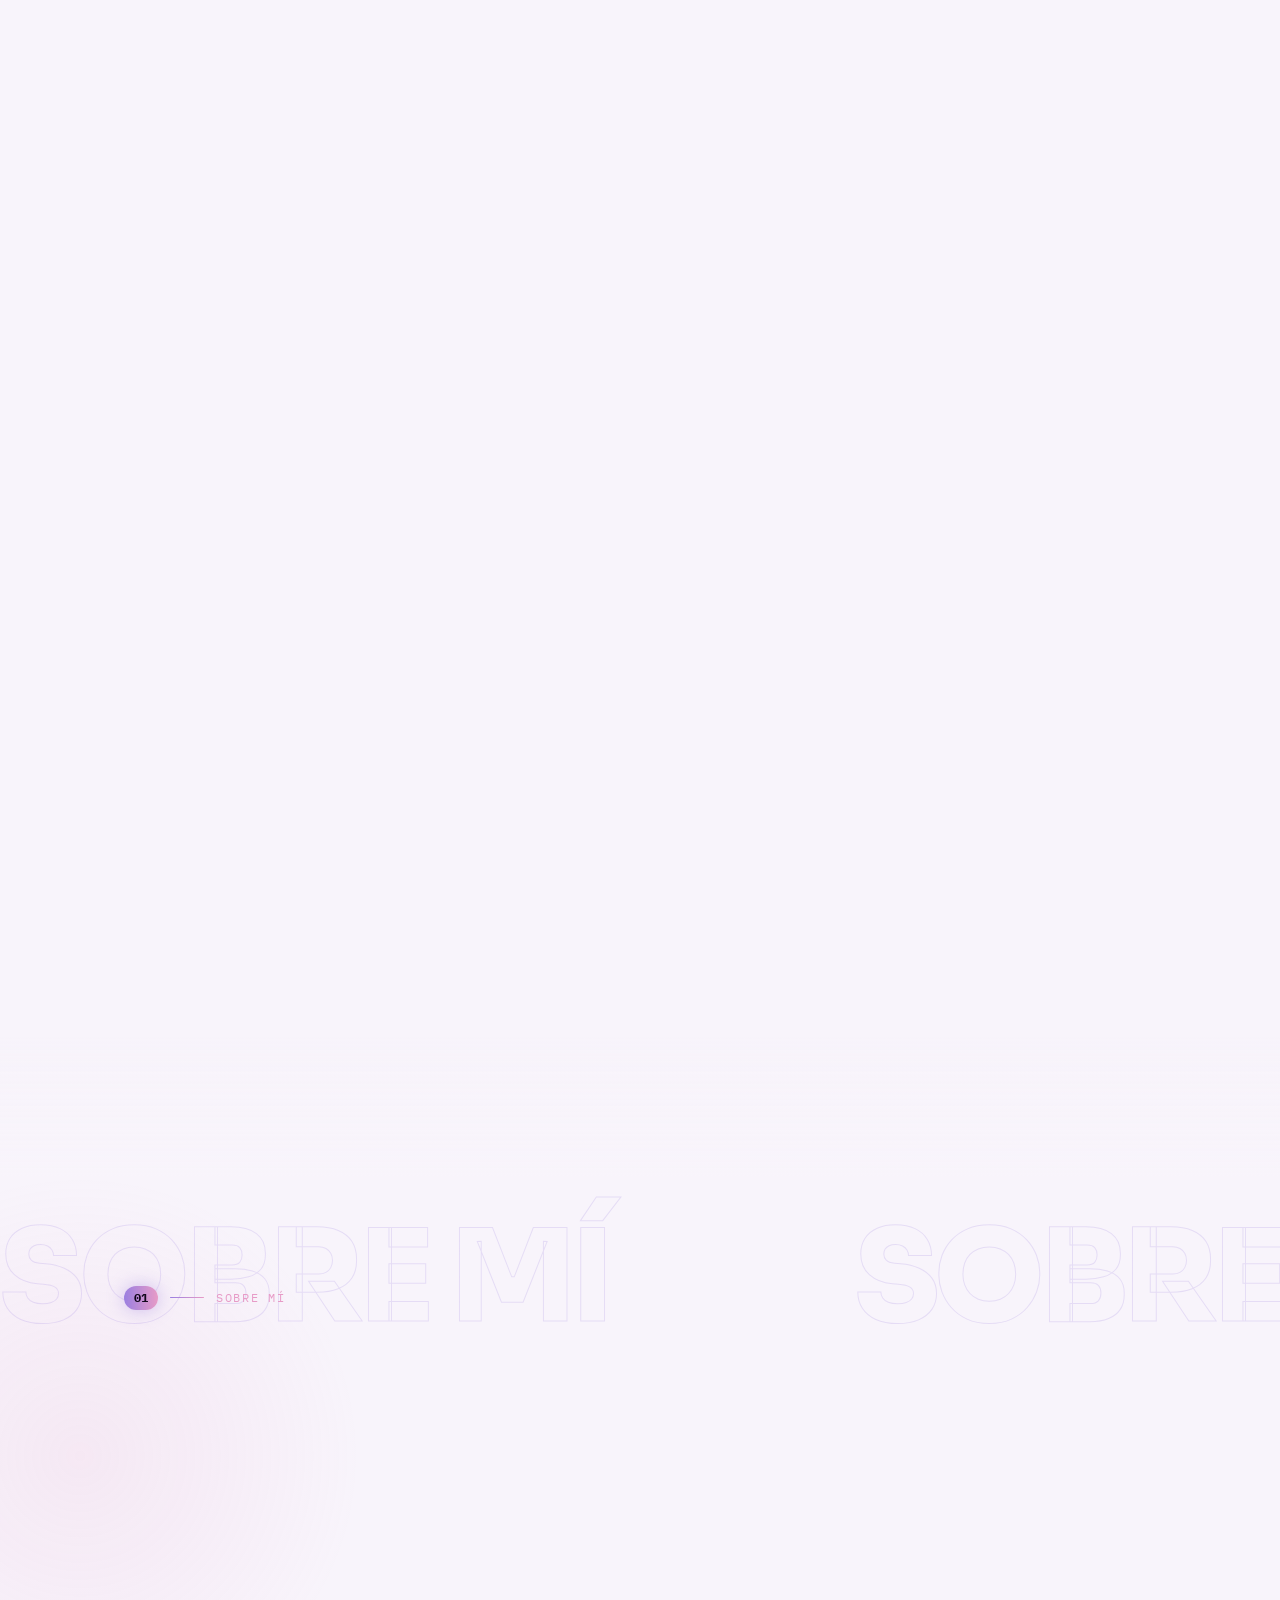
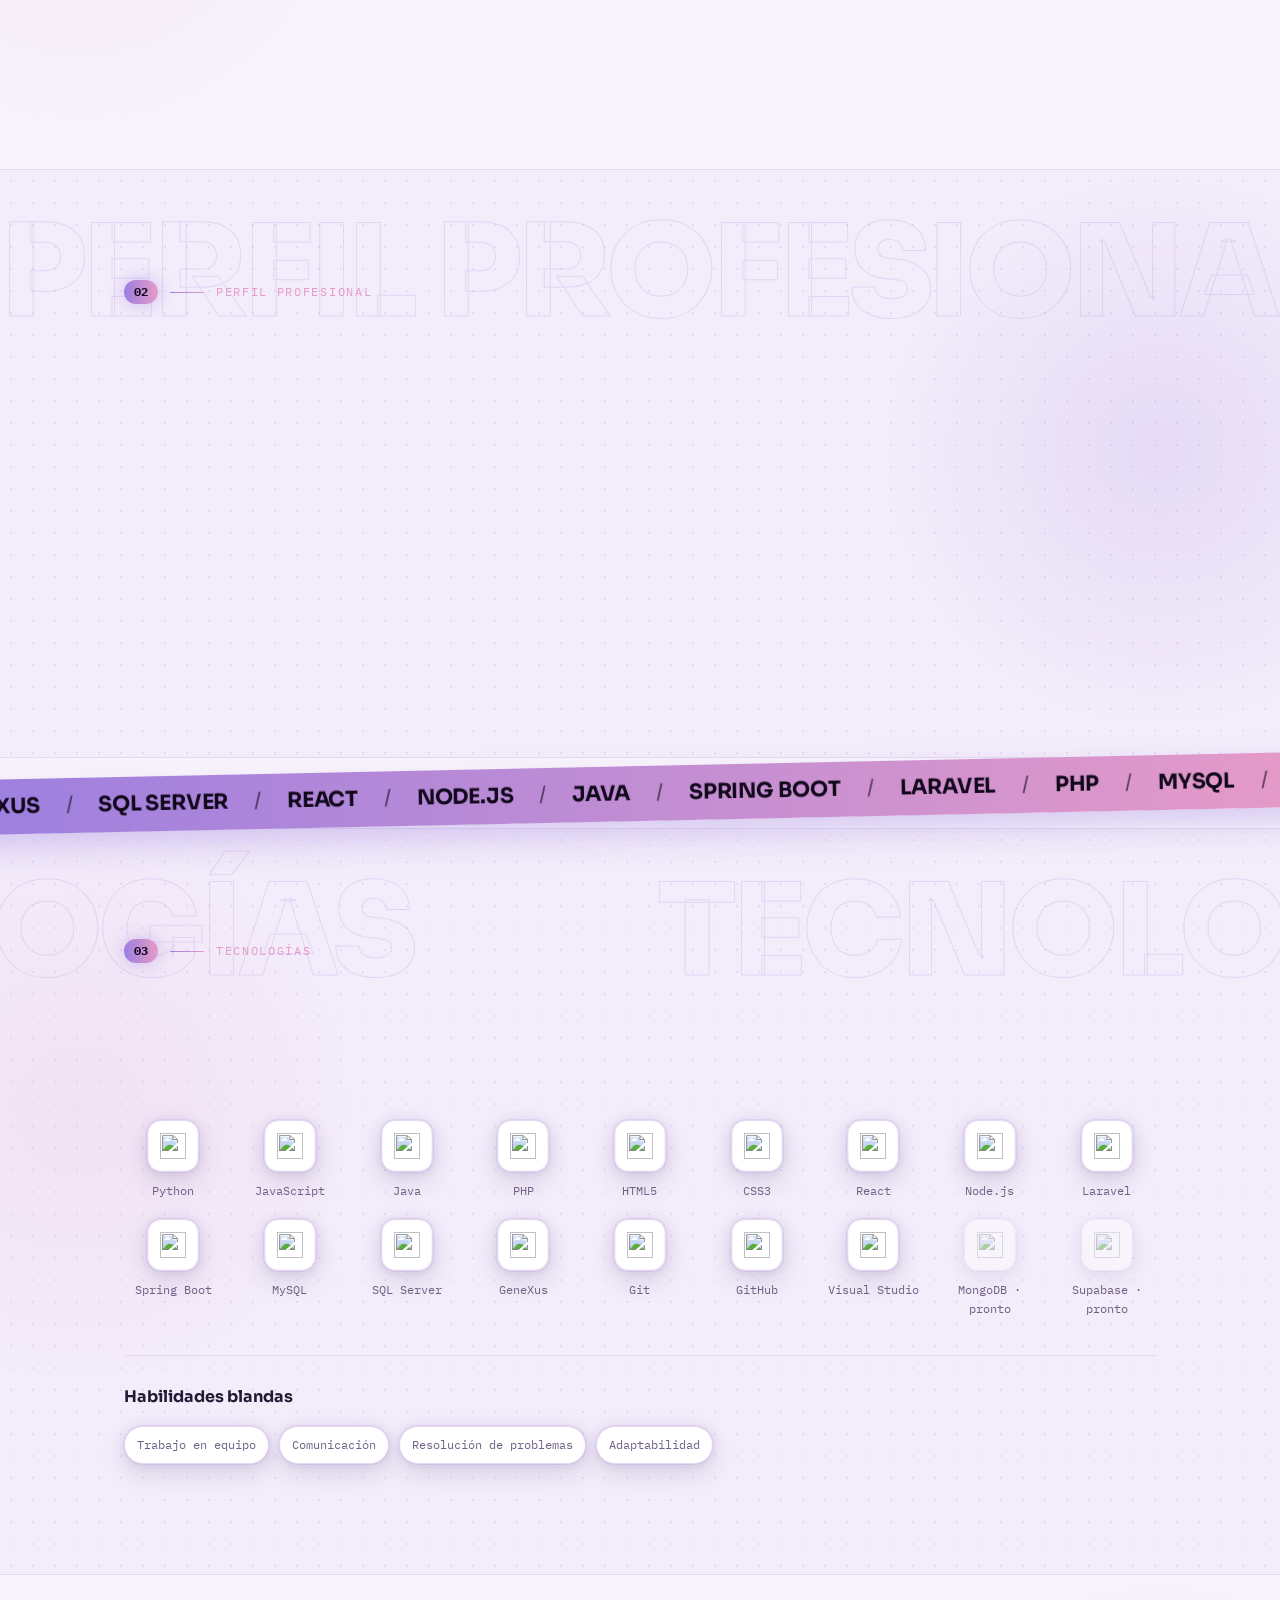
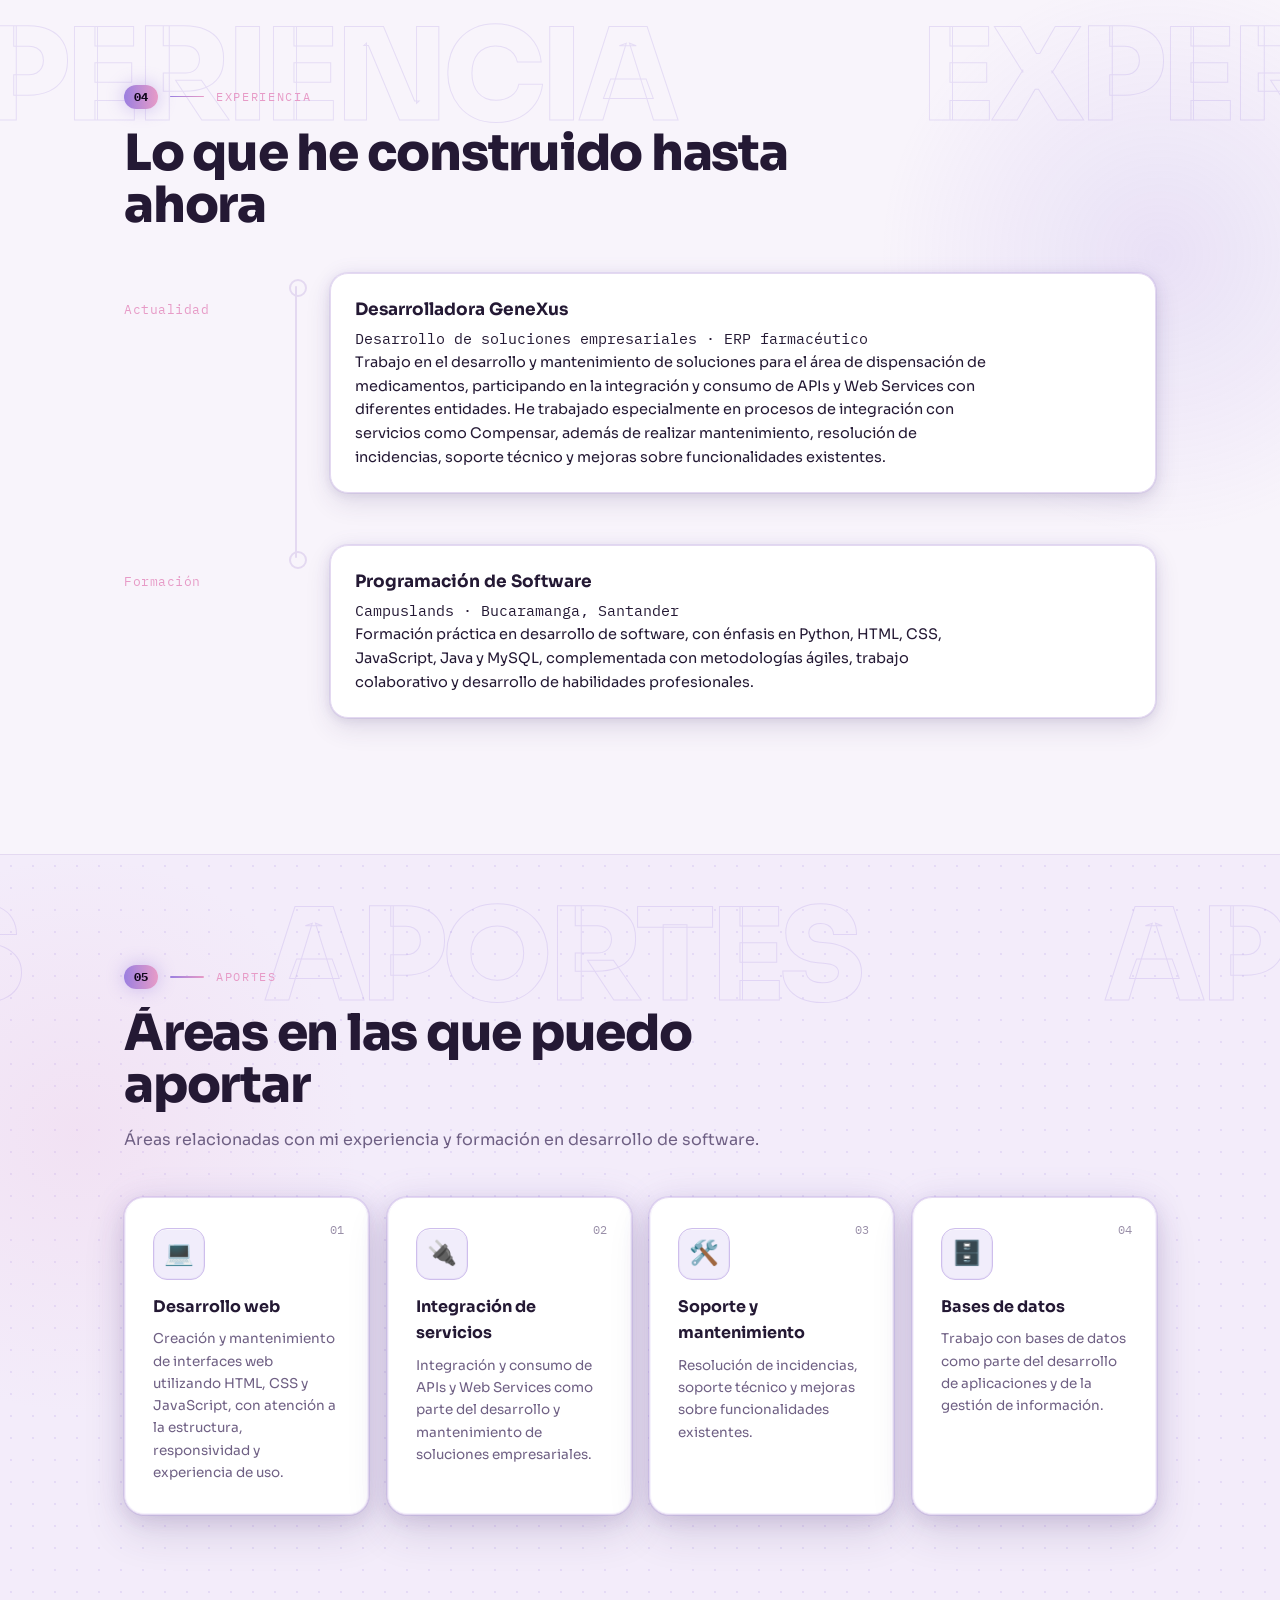
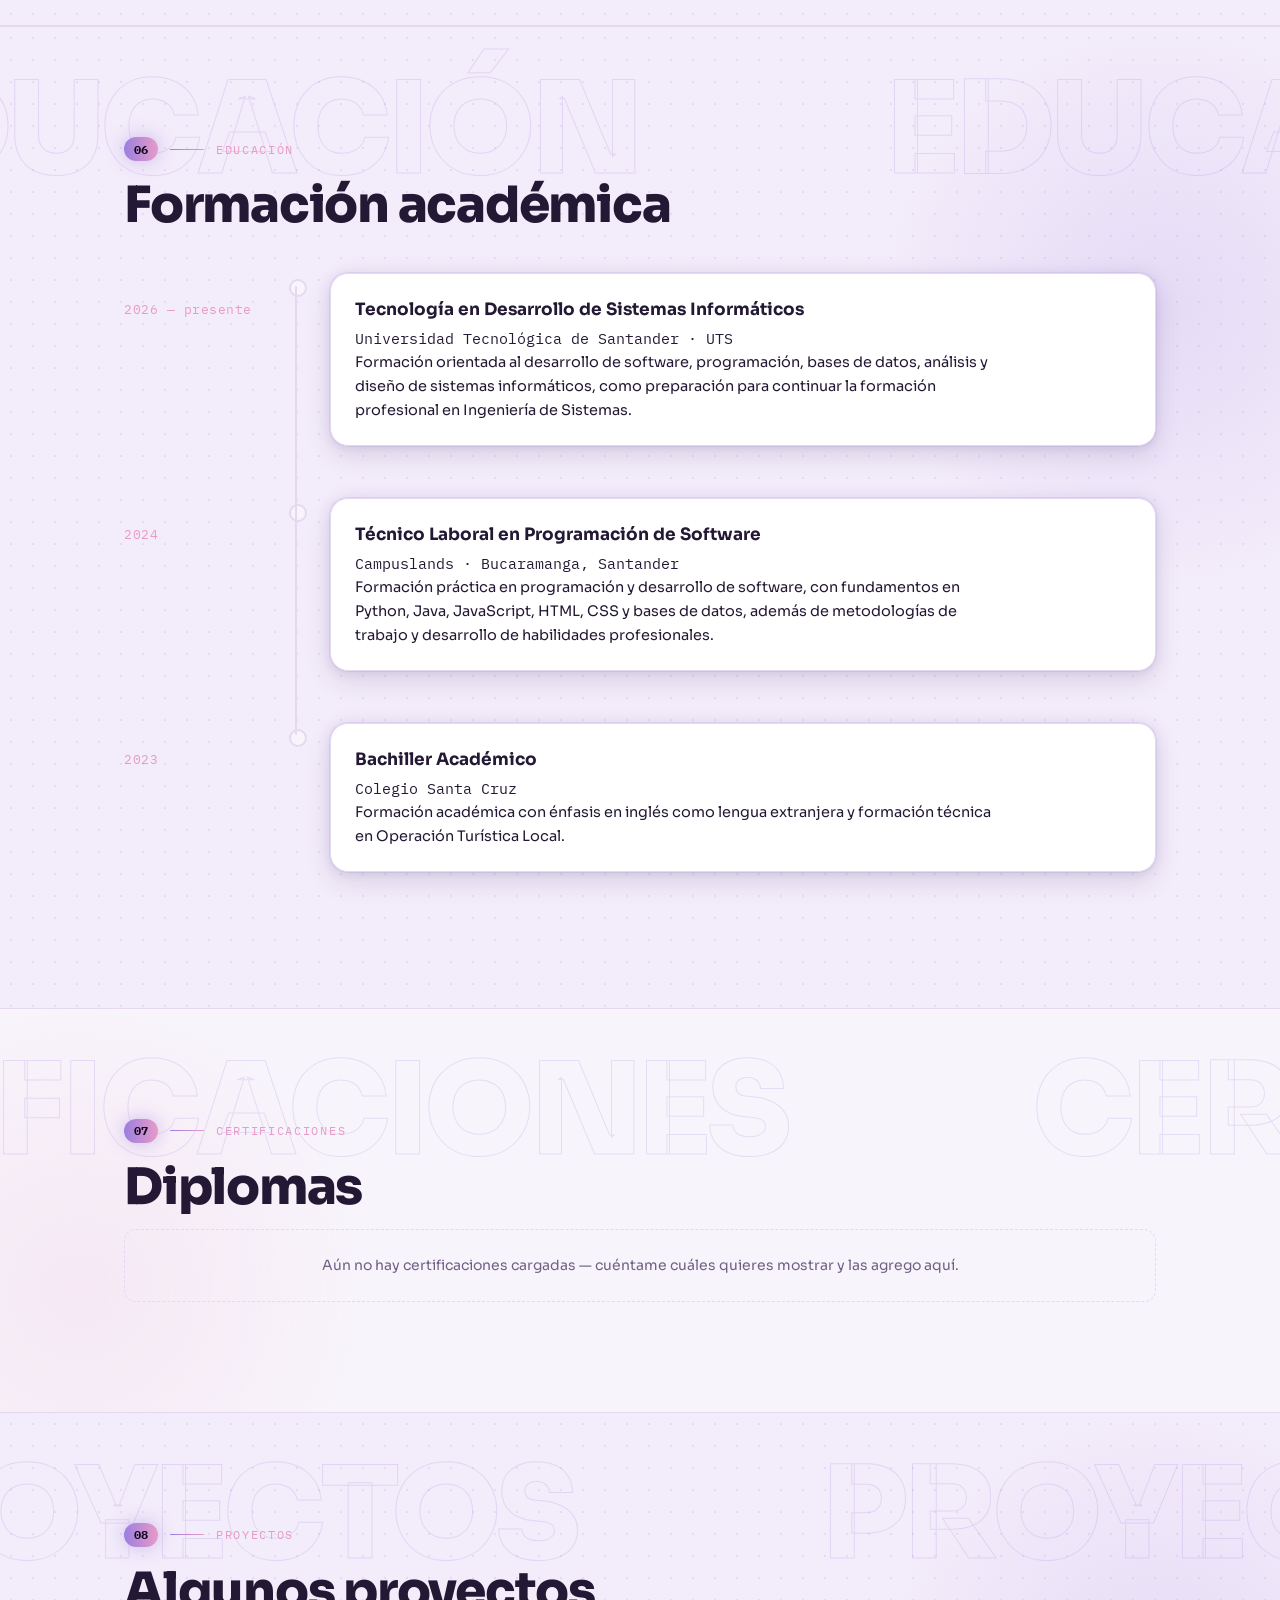
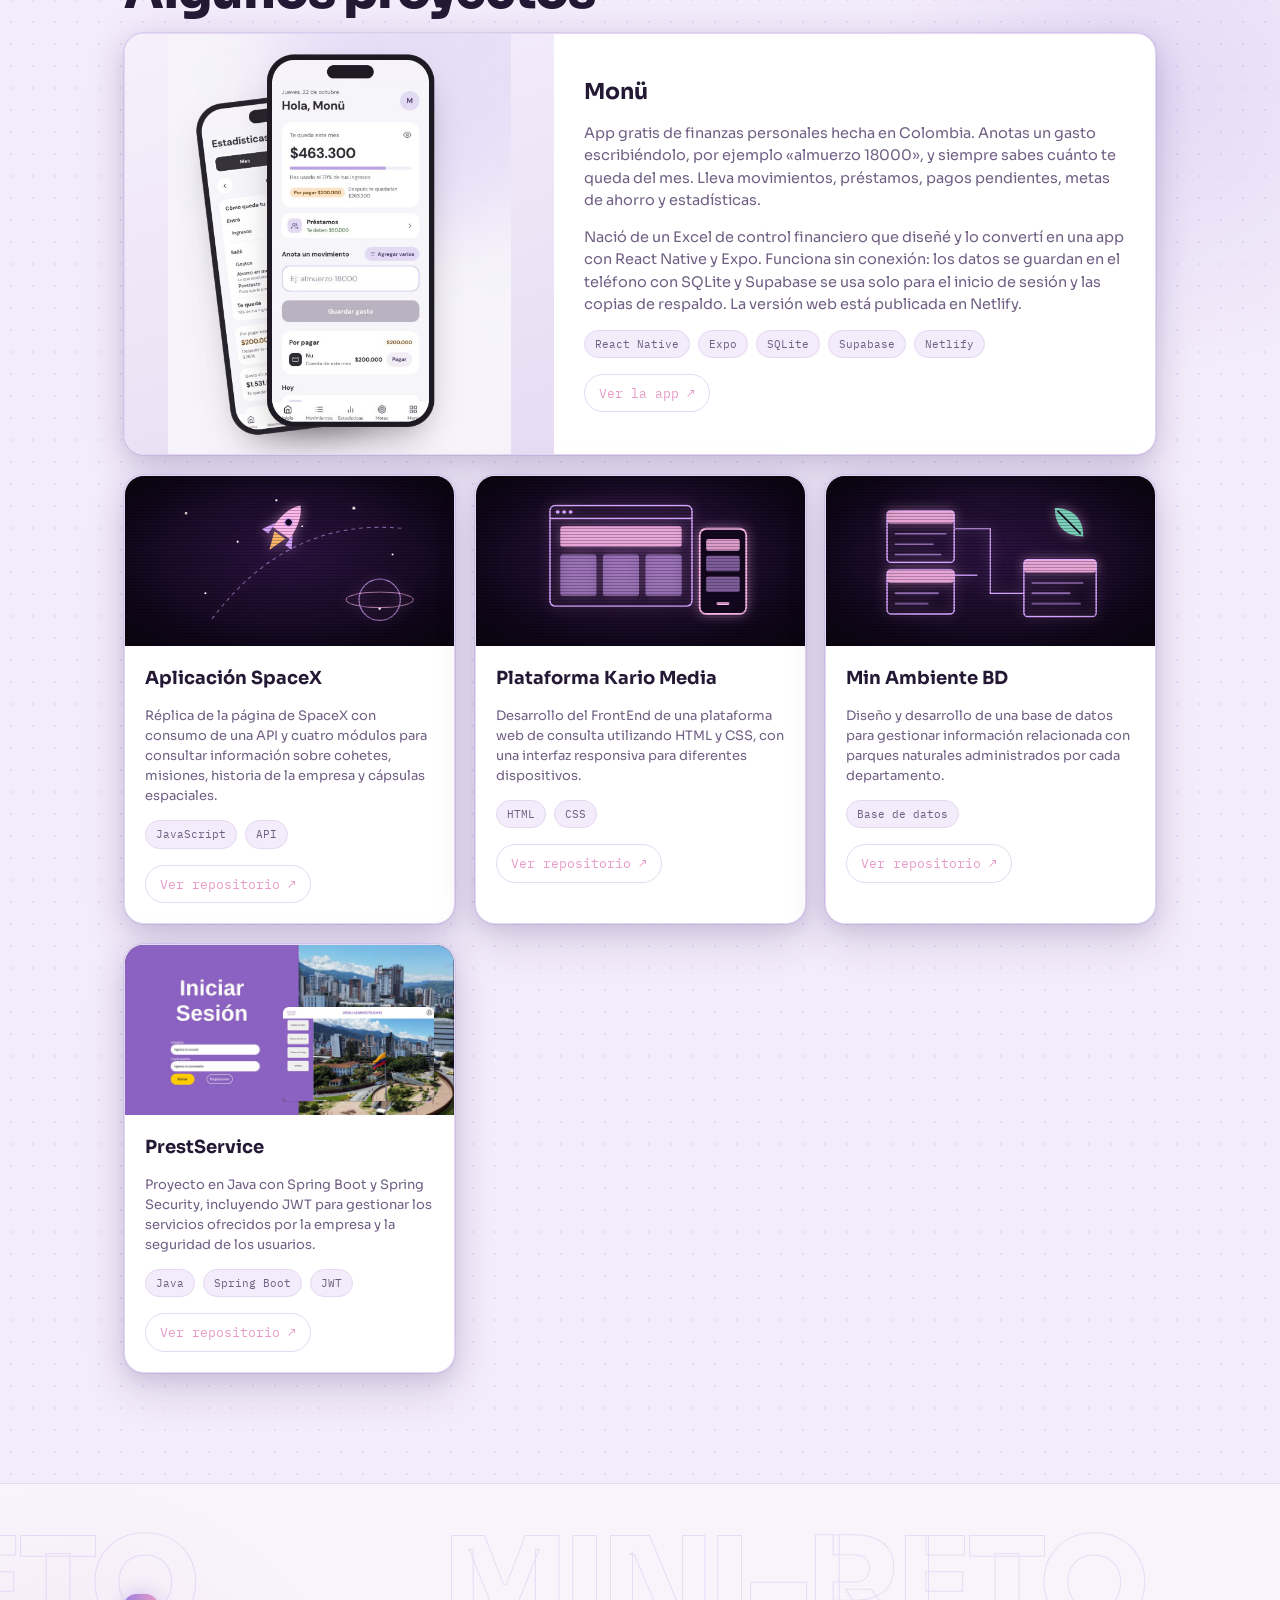
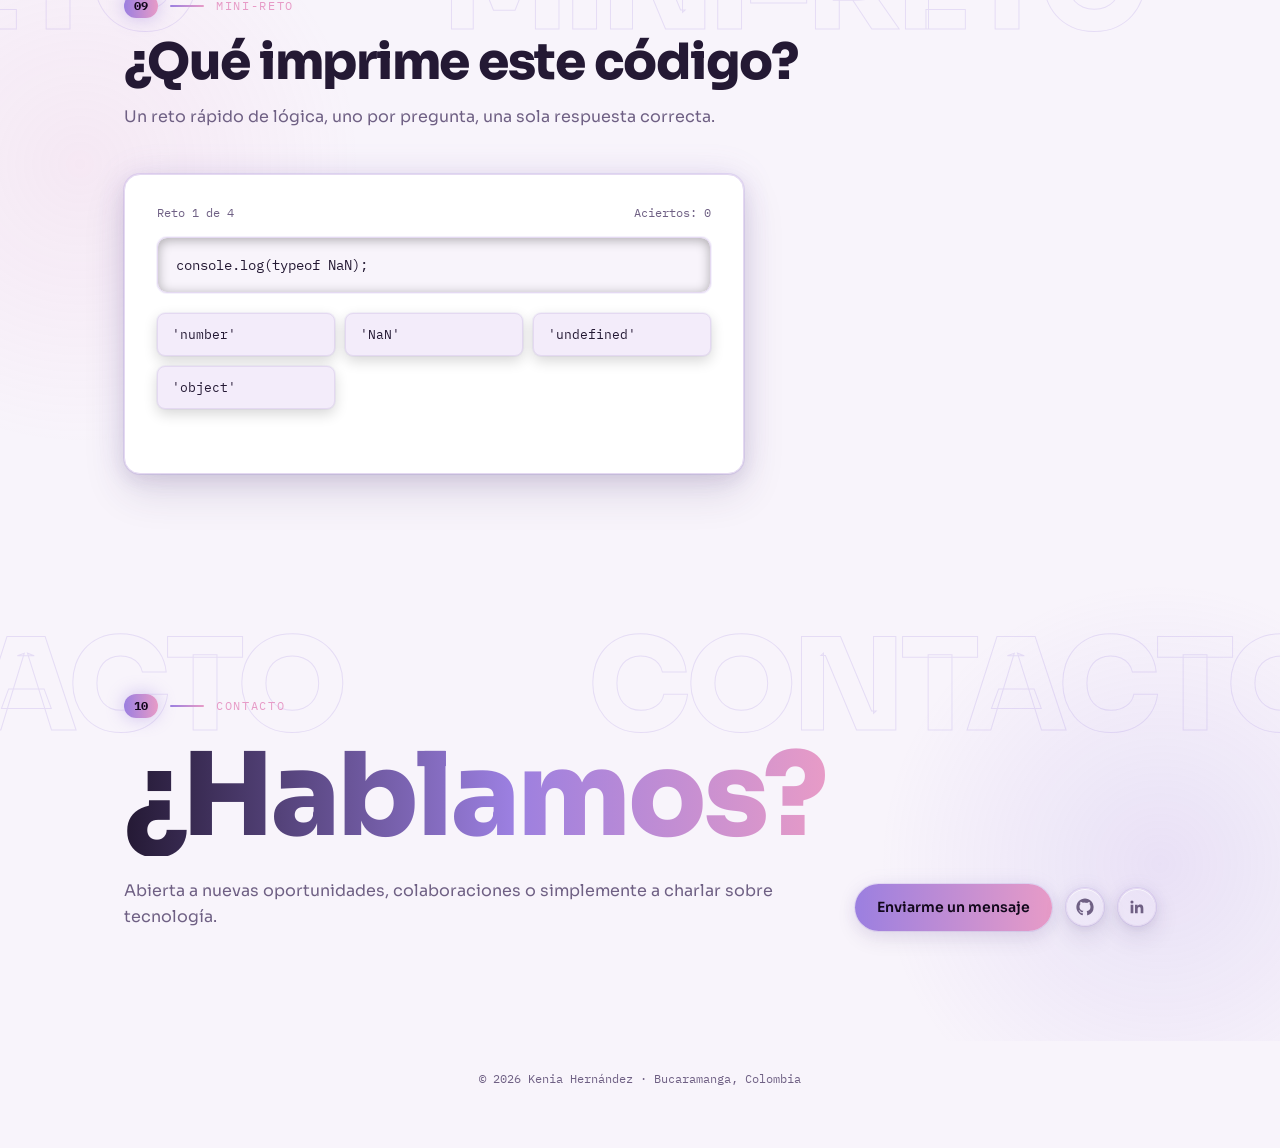
==== commit 549a0039: "feat: Monü destacado, menú en celular y CV corregido" ====
--- a/index.html
+++ b/index.html
@@ -30,7 +30,8 @@
 <nav>
   <div class="logo"><span class="logo-badge">KD</span> Kenia Hernández</div>
   <div class="nav-right">
-    <div class="nav-links">
+    <button class="menu-toggle" id="menu-toggle" type="button" aria-expanded="false" aria-controls="nav-links" data-i18n="nav.menu">Menú</button>
+    <div class="nav-links" id="nav-links">
       <a href="#sobre-mi" data-i18n="nav.about">Sobre mí</a>
       <a href="#perfil" data-i18n="nav.profile">Perfil</a>
       <a href="#stack" data-i18n="nav.stack">Tecnologías</a>
@@ -42,7 +43,7 @@
     </div>
     <button id="theme-toggle" aria-label="Cambiar tema">◐</button>
     <button id="lang-toggle" aria-label="Cambiar idioma">EN</button>
-    <a class="btn btn-small" href="assets/images/cv.pdf" download data-i18n="nav.cv">CV ↓</a>
+    <a class="btn btn-small" href="assets/cv/cv.pdf" download data-i18n="nav.cv">CV ↓</a>
   </div>
 </nav>
 
@@ -341,6 +342,7 @@
       <div class="tool"><div class="tool-icon"><img src="https://cdn.simpleicons.org/laravel/FF2D20" alt=""></div><span class="tool-label">Laravel</span></div>
       <div class="tool"><div class="tool-icon"><img src="https://cdn.simpleicons.org/spring/6DB33F" alt=""></div><span class="tool-label">Spring Boot</span></div>
       <div class="tool"><div class="tool-icon"><img src="https://cdn.simpleicons.org/mysql/4479A1" alt=""></div><span class="tool-label">MySQL</span></div>
+      <div class="tool"><div class="tool-icon"><img src="https://cdn.jsdelivr.net/gh/devicons/devicon@latest/icons/microsoftsqlserver/microsoftsqlserver-plain.svg" alt=""></div><span class="tool-label">SQL Server</span></div>
       <div class="tool"><div class="tool-icon"><img src="https://www.genexus.com/media/images/favicon-genexus.png?timestamp=20260113184958" alt=""></div><span class="tool-label">GeneXus</span></div>
       <div class="tool"><div class="tool-icon"><img src="https://cdn.simpleicons.org/git/F05032" alt=""></div><span class="tool-label">Git</span></div>
       <div class="tool"><div class="tool-icon"><img src="https://cdn.simpleicons.org/github/181717" alt=""></div><span class="tool-label">GitHub</span></div>
@@ -481,6 +483,18 @@
     <div class="eyebrow"><span class="eyebrow-dot"></span><span data-i18n="projects.eyebrow">Proyectos</span></div>
     <h2 data-i18n="projects.title">Algunos proyectos</h2>
     <div class="project-grid">
+      <div class="project project--featured">
+        <div class="project-thumb project-thumb--app">
+          <img src="assets/images/monu-app.jpg" width="573" height="700" loading="lazy" data-i18n-alt="projects.monu.alt" alt="Pantallas de inicio y estadísticas de Monü">
+        </div>
+        <div class="project-body">
+          <p class="project-name">Monü</p>
+          <p class="project-desc" data-i18n="projects.monu.desc">App gratis de finanzas personales hecha en Colombia. Anotas un gasto escribiéndolo, por ejemplo «almuerzo 18000», y siempre sabes cuánto te queda del mes. Lleva movimientos, préstamos, pagos pendientes, metas de ahorro y estadísticas.</p>
+          <p class="project-desc" data-i18n="projects.monu.how">Nació de un Excel de control financiero que diseñé y lo convertí en una app con React Native y Expo. Funciona sin conexión: los datos se guardan en el teléfono con SQLite y Supabase se usa solo para el inicio de sesión y las copias de respaldo. La versión web está publicada en Netlify.</p>
+          <div class="project-tags"><span class="tag">React Native</span><span class="tag">Expo</span><span class="tag">SQLite</span><span class="tag">Supabase</span><span class="tag">Netlify</span></div>
+          <a href="https://monuky.netlify.app/" target="_blank" rel="noopener" data-i18n="projects.viewapp">Ver la app ↗</a>
+        </div>
+      </div>
       <div class="project">
         <div class="project-thumb"></div>
         <div class="project-body">
@@ -504,12 +518,15 @@
         <div class="project-body">
           <p class="project-name" data-i18n="projects.environment.name">Min Ambiente BD</p>
           <p class="project-desc" data-i18n="projects.environment.desc">Diseño y desarrollo de una base de datos para gestionar información relacionada con parques naturales administrados por cada departamento.</p>
-          <div class="project-tags"><span class="tag">Base de datos</span></div>
+          <div class="project-tags"><span class="tag" data-i18n="projects.tag.db">Base de datos</span></div>
           <a href="https://github.com/Keniayh/Proyecto_BBDD_HernandezKenia-CeballosKenneth" target="_blank" rel="noopener" data-i18n="projects.view">Ver repositorio ↗</a>
         </div>
       </div>
       <div class="project">
-        <div class="project-thumb"></div>
+        <div class="project-thumb project-thumb--shot">
+          <img src="assets/images/prest-login.jpg" width="1440" height="900" loading="lazy" data-i18n-alt="projects.prest.alt1" alt="Pantalla de inicio de sesión de PrestService">
+          <img class="project-thumb-inset" src="assets/images/prest-admin.jpg" width="1440" height="900" loading="lazy" data-i18n-alt="projects.prest.alt2" alt="Menú del administrador de PrestService">
+        </div>
         <div class="project-body">
           <p class="project-name" data-i18n="projects.prestservice.name">PrestService</p>
           <p class="project-desc" data-i18n="projects.prestservice.desc">Proyecto en Java con Spring Boot y Spring Security, incluyendo JWT para gestionar los servicios ofrecidos por la empresa y la seguridad de los usuarios.</p>
--- a/css/hero.css
+++ b/css/hero.css
@@ -67,10 +67,11 @@
 }
 
 .sc-sticky {
+    /* se pega justo debajo del menú, así nada queda tapado */
     position: sticky;
-    top: 0;
-    height: 100vh;
-    height: 100svh;
+    top: var(--nav-h, 76px);
+    height: calc(100vh - var(--nav-h, 76px));
+    height: calc(100svh - var(--nav-h, 76px));
     overflow: hidden;
     isolation: isolate;
 }
@@ -699,7 +700,7 @@
 .sc-copy {
     position: absolute;
     left: max(24px, 6vw);
-    top: 22%;
+    top: 15%;
     width: min(46ch, calc(var(--rig-x) - var(--u) * 22 - max(24px, 6vw) - 28px));
     z-index: 5;
 }
@@ -769,7 +770,7 @@
     display: flex;
     align-items: center;
     justify-content: center;
-    padding: 90px max(24px, 7vw) 60px;
+    padding: 40px max(24px, 7vw) 50px;
     background: radial-gradient(ellipse at 50% 45%, color-mix(in srgb, var(--sc-screen-bg) 70%, #3b1d55), var(--sc-screen-bg) 75%);
     color: var(--sc-ph);
     opacity: 0;
@@ -847,15 +848,17 @@
 /* ---------- vertical / pantallas angostas ---------- */
 @media (max-aspect-ratio: 5/4) {
     .scene {
-        --u: min(2vw, 1.15vh);
-        --desk-y: 80%;
+        /* el monitor se ajusta al alto que queda libre debajo del texto */
+        --u: min(2vw, calc((100vh - var(--nav-h, 96px) - 300px) / 46));
+        --u: min(2vw, calc((100svh - var(--nav-h, 96px) - 300px) / 46));
+        --desk-y: calc(100% - var(--u) * 7 - 14px);
         --rig-x: 50%;
     }
 
     .sc-copy {
         left: 20px;
         right: 20px;
-        top: 116px;
+        top: 18px;
         width: auto;
     }
 
@@ -866,8 +869,8 @@
     .sc-socials, .sc-keyboard, .sc-neon, .sc-shelf { display: none; }
 
     .sc-plant { left: calc(var(--rig-x) + var(--u) * 20); top: calc(var(--desk-y) + var(--u) * 6); }
-    .sc-mug { width: calc(var(--u) * 11); left: 2%; }
-    .sc-notebook { width: calc(var(--u) * 22); right: -4%; }
+    .sc-mug { width: calc(var(--u) * 10); left: -1%; }
+    .sc-notebook { width: calc(var(--u) * 17); right: -9%; bottom: calc(var(--u) * -5); }
     .sc-hint { display: none; }
 }
 
--- a/css/scroll-fx.css
+++ b/css/scroll-fx.css
@@ -497,3 +497,243 @@
     .fx-ghost { transform: none !important; }
     .fx-tilt { transform: none !important; }
 }
+
+/* ---------- botón "Menú" para pantallas pequeñas ---------- */
+.menu-toggle {
+    display: none;
+    font-family: var(--mono);
+    font-size: 12px;
+    font-weight: 700;
+    height: 36px;
+    padding: 0 12px;
+    border-radius: 999px;
+    border: 1px solid var(--line);
+    background: var(--panel);
+    color: var(--ink);
+    box-shadow: var(--shadow-soft);
+    cursor: pointer;
+}
+
+.menu-toggle:hover { border-color: var(--accent1); }
+
+nav .btn { white-space: nowrap; }
+
+@media (max-width: 1100px) {
+    .menu-toggle { display: inline-flex; align-items: center; }
+
+    .nav-links {
+        display: none;
+        position: absolute;
+        top: calc(100% + 8px);
+        right: 16px;
+        flex-direction: column;
+        gap: 2px;
+        min-width: 210px;
+        padding: 10px;
+        border-radius: 14px;
+        border: 1px solid var(--line);
+        background: var(--panel);
+        box-shadow: var(--shadow-card);
+    }
+
+    .nav-links.is-open { display: flex; }
+
+    .nav-links a {
+        font-size: 14px;
+        padding: 10px 12px;
+        border-radius: 8px;
+        color: var(--ink);
+    }
+
+    .nav-links a::after { display: none; }
+
+    .nav-links a:hover,
+    .nav-links a.active { background: var(--panel-alt); color: var(--accent2); }
+}
+
+@media (max-width: 560px) {
+    nav { padding: 12px 16px; }
+    .logo { font-size: 13px; white-space: nowrap; gap: 8px; }
+    .logo-badge { width: 28px; height: 28px; font-size: 12px; }
+    .nav-right { gap: 8px; }
+    #theme-toggle, #lang-toggle { width: 34px; height: 34px; padding: 0; }
+    .menu-toggle { height: 34px; }
+    nav .btn-small { padding: 8px 12px; }
+}
+
+@media (max-width: 380px) {
+    .logo { font-size: 0; gap: 0; }
+}
+
+/* ---------- miniatura con capturas reales (PrestService) ---------- */
+.project-thumb.project-thumb--shot {
+    height: 170px;
+    background: #13081f;
+}
+
+.project-thumb--shot::after { content: none; }
+
+.project-thumb--shot > img:first-child {
+    width: 100%;
+    height: 100%;
+    object-fit: cover;
+    display: block;
+    transition: transform .6s cubic-bezier(.2, .8, .2, 1);
+}
+
+.project-thumb-inset {
+    position: absolute;
+    right: 6%;
+    bottom: 8%;
+    width: 46%;
+    height: auto;
+    border-radius: 6px;
+    box-shadow: 0 12px 28px rgba(0, 0, 0, .45), 0 0 0 1px rgba(255, 255, 255, .15);
+    transition: transform .5s cubic-bezier(.2, .8, .2, 1);
+}
+
+.project:hover .project-thumb--shot > img:first-child { transform: scale(1.05); }
+.project:hover .project-thumb-inset { transform: translateY(-6px) rotate(-1.5deg); }
+
+/* ---------- luz rosada que sigue al mouse ---------- */
+.fx-light {
+    position: fixed;
+    left: 0;
+    top: 0;
+    width: 560px;
+    height: 560px;
+    margin: -280px 0 0 -280px;
+    border-radius: 50%;
+    z-index: 5;
+    pointer-events: none;
+    opacity: 0;
+    mix-blend-mode: screen;
+    background: radial-gradient(closest-side, rgba(255, 143, 227, .16), rgba(199, 125, 255, .08) 45%, transparent 75%);
+    transition: opacity .5s ease;
+}
+
+html.fx-light-on .fx-light { opacity: 1; }
+
+[data-theme="light"] .fx-light {
+    mix-blend-mode: multiply;
+    background: radial-gradient(closest-side, rgba(231, 155, 199, .22), rgba(155, 127, 224, .10) 45%, transparent 75%);
+}
+
+/* =========================================================
+   ANIMACIONES "TOP"
+   Curva fuerte de salida para todo lo que entra; solo transform,
+   opacity y clip-path. Con "reducir movimiento" quedan quietas.
+   ========================================================= */
+:root { --ease-strong: cubic-bezier(0.23, 1, 0.32, 1); }
+
+
+/* foto: cortina + inclinación 3D con brillo */
+.fx-photo {
+    transform: perspective(900px) rotateX(var(--prx, 0deg)) rotateY(var(--pry, 0deg));
+    transition: rotate .4s ease, transform .5s var(--ease-strong);
+    transform-style: preserve-3d;
+}
+
+.fx-photo.is-tilting { transition: rotate .4s ease, transform .12s linear; }
+
+.fx-sheen {
+    position: absolute;
+    inset: 5px;
+    border-radius: 17px;
+    pointer-events: none;
+    background: linear-gradient(115deg, transparent 30%, rgba(255, 255, 255, .28) 48%, transparent 66%);
+    background-size: 250% 100%;
+    background-position: var(--sx, 120%) 0;
+    mix-blend-mode: soft-light;
+    opacity: 0;
+    transition: opacity .3s ease;
+}
+
+.fx-photo:hover .fx-sheen { opacity: 1; }
+
+@media (prefers-reduced-motion: no-preference) {
+    .fx-ready .fx-photo .about-photo {
+        clip-path: inset(100% 0 0 0 round 17px);
+        transition: clip-path 1.1s var(--ease-strong) .25s;
+    }
+
+    .fx-ready .fx-photo.fx-in .about-photo { clip-path: inset(0 0 0 0 round 17px); }
+
+    /* miniaturas de proyectos: se descubren de izquierda a derecha */
+    .fx-ready .project .project-thumb > * {
+        clip-path: inset(0 100% 0 0);
+        transition: clip-path .9s var(--ease-strong) calc(var(--d, 0s) + .15s);
+    }
+
+    .fx-ready .project.fx-in .project-thumb > * { clip-path: inset(0 0 0 0); }
+
+    .fx-ready .project-thumb-inset {
+        transition: clip-path .9s var(--ease-strong) calc(var(--d, 0s) + .35s), transform .5s var(--ease-strong);
+    }
+
+    /* íconos de tecnologías: entran con un pequeño rebote de escala */
+    .reveal.in .tool .tool-icon {
+        animation: fx-pop .6s var(--ease-strong) backwards;
+        animation-delay: inherit;
+    }
+}
+
+@keyframes fx-pop {
+    from { transform: scale(.85); }
+    to { transform: scale(1); }
+}
+
+/* botones magnéticos (la posición la pone js con la propiedad translate) */
+.fx-magnet {
+    transition: translate .35s var(--ease-strong), transform .15s ease, border-color .15s ease, box-shadow .2s ease;
+}
+
+.fx-magnet.is-pulled { transition: translate .1s linear, transform .15s ease, border-color .15s ease, box-shadow .2s ease; }
+
+/* ---------- Monü: proyecto destacado a todo el ancho ---------- */
+.project.project--featured {
+    grid-column: 1 / -1;
+    display: grid;
+    grid-template-columns: minmax(0, 5fr) minmax(0, 7fr);
+}
+
+.project-thumb.project-thumb--app {
+    height: auto;
+    min-height: 320px;
+    display: flex;
+    align-items: center;
+    justify-content: center;
+    background: linear-gradient(160deg, #f6f0fb, #e7dcf3);
+}
+
+.project-thumb--app::after { content: none; }
+
+.project-thumb--app img {
+    width: 100%;
+    height: 100%;
+    max-height: 420px;
+    object-fit: contain;
+    display: block;
+    transition: transform .6s cubic-bezier(.23, 1, .32, 1);
+}
+
+.project--featured .project-body {
+    padding: 28px 30px 30px;
+    display: flex;
+    flex-direction: column;
+    justify-content: center;
+}
+
+.project--featured .project-name { font-size: 22px; }
+.project--featured .project-desc { font-size: 14.5px; max-width: 62ch; }
+.project--featured .project-body a { align-self: flex-start; }
+
+@media (hover: hover) and (pointer: fine) {
+    .project--featured:hover .project-thumb--app img { transform: scale(1.04) rotate(-1deg); }
+}
+
+@media (max-width: 760px) {
+    .project.project--featured { grid-template-columns: 1fr; }
+    .project-thumb.project-thumb--app { min-height: 0; }
+    .project-thumb--app img { max-height: 340px; }
+}
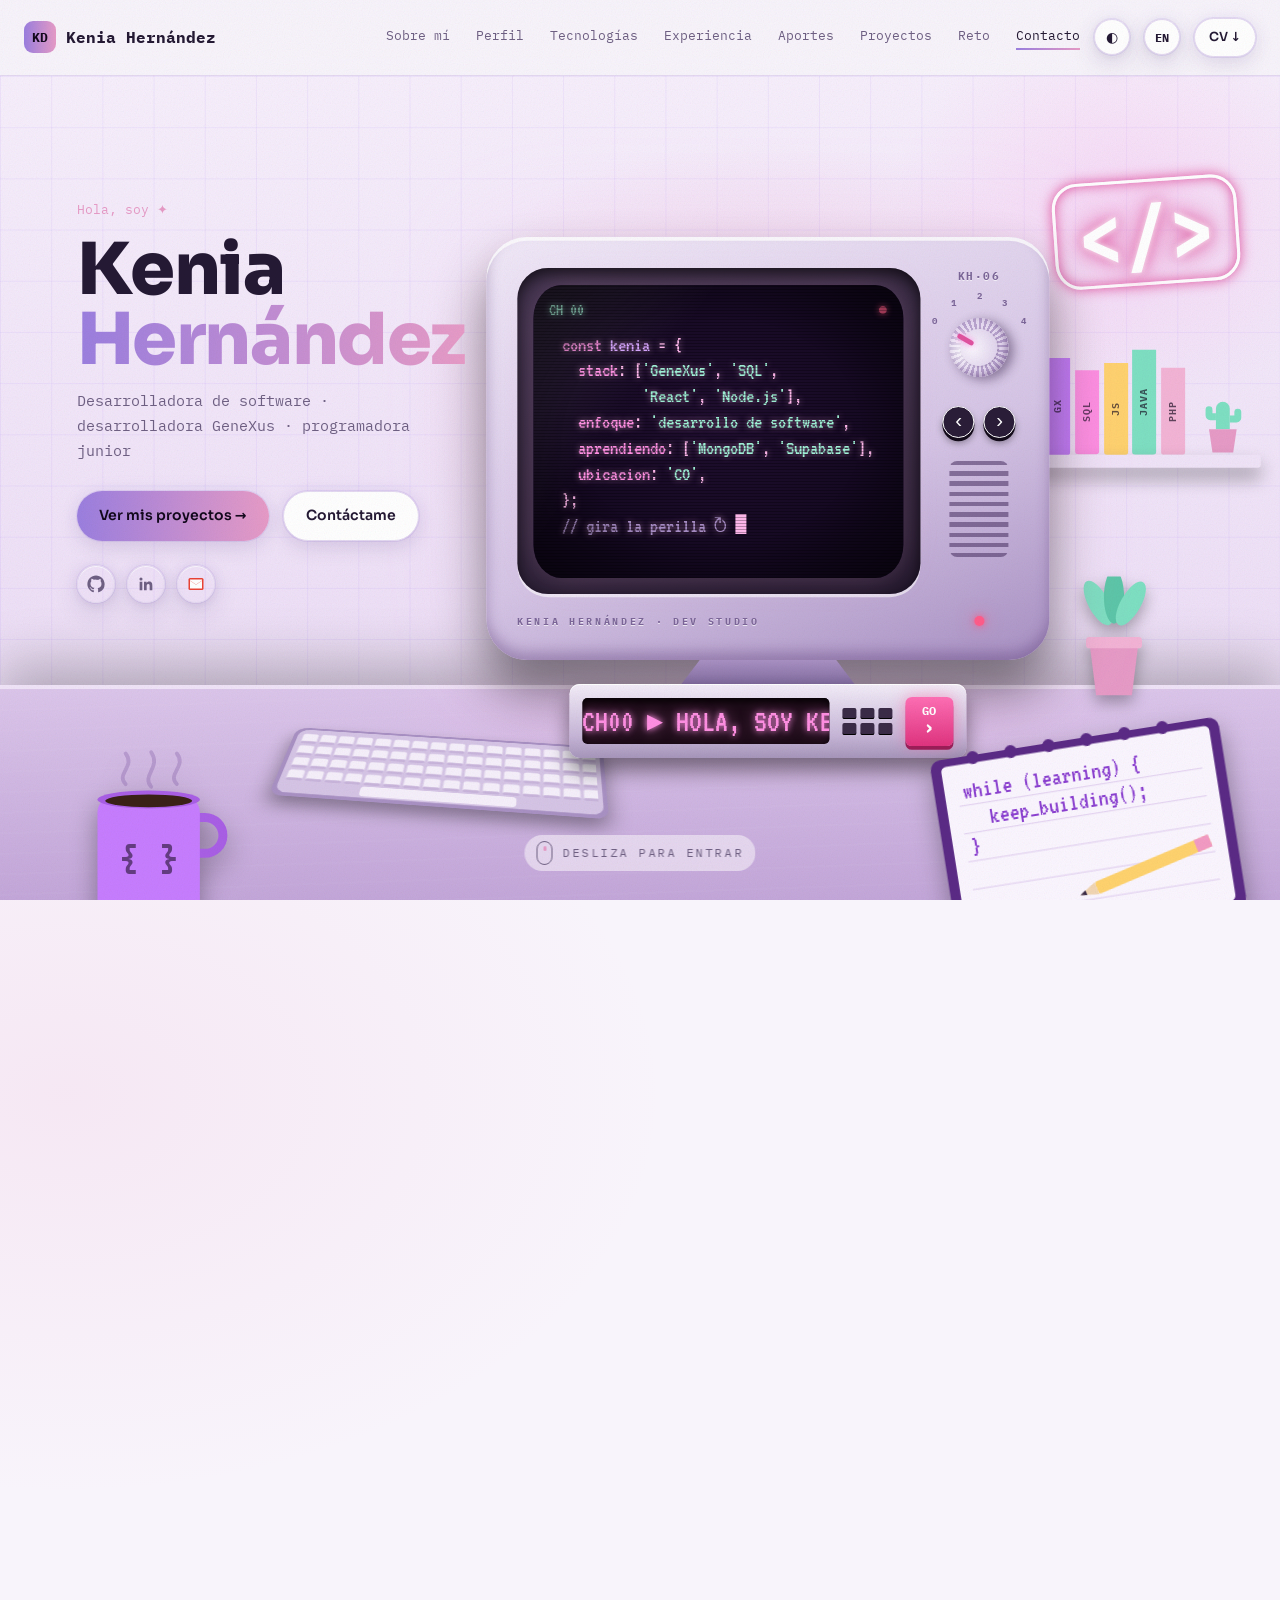
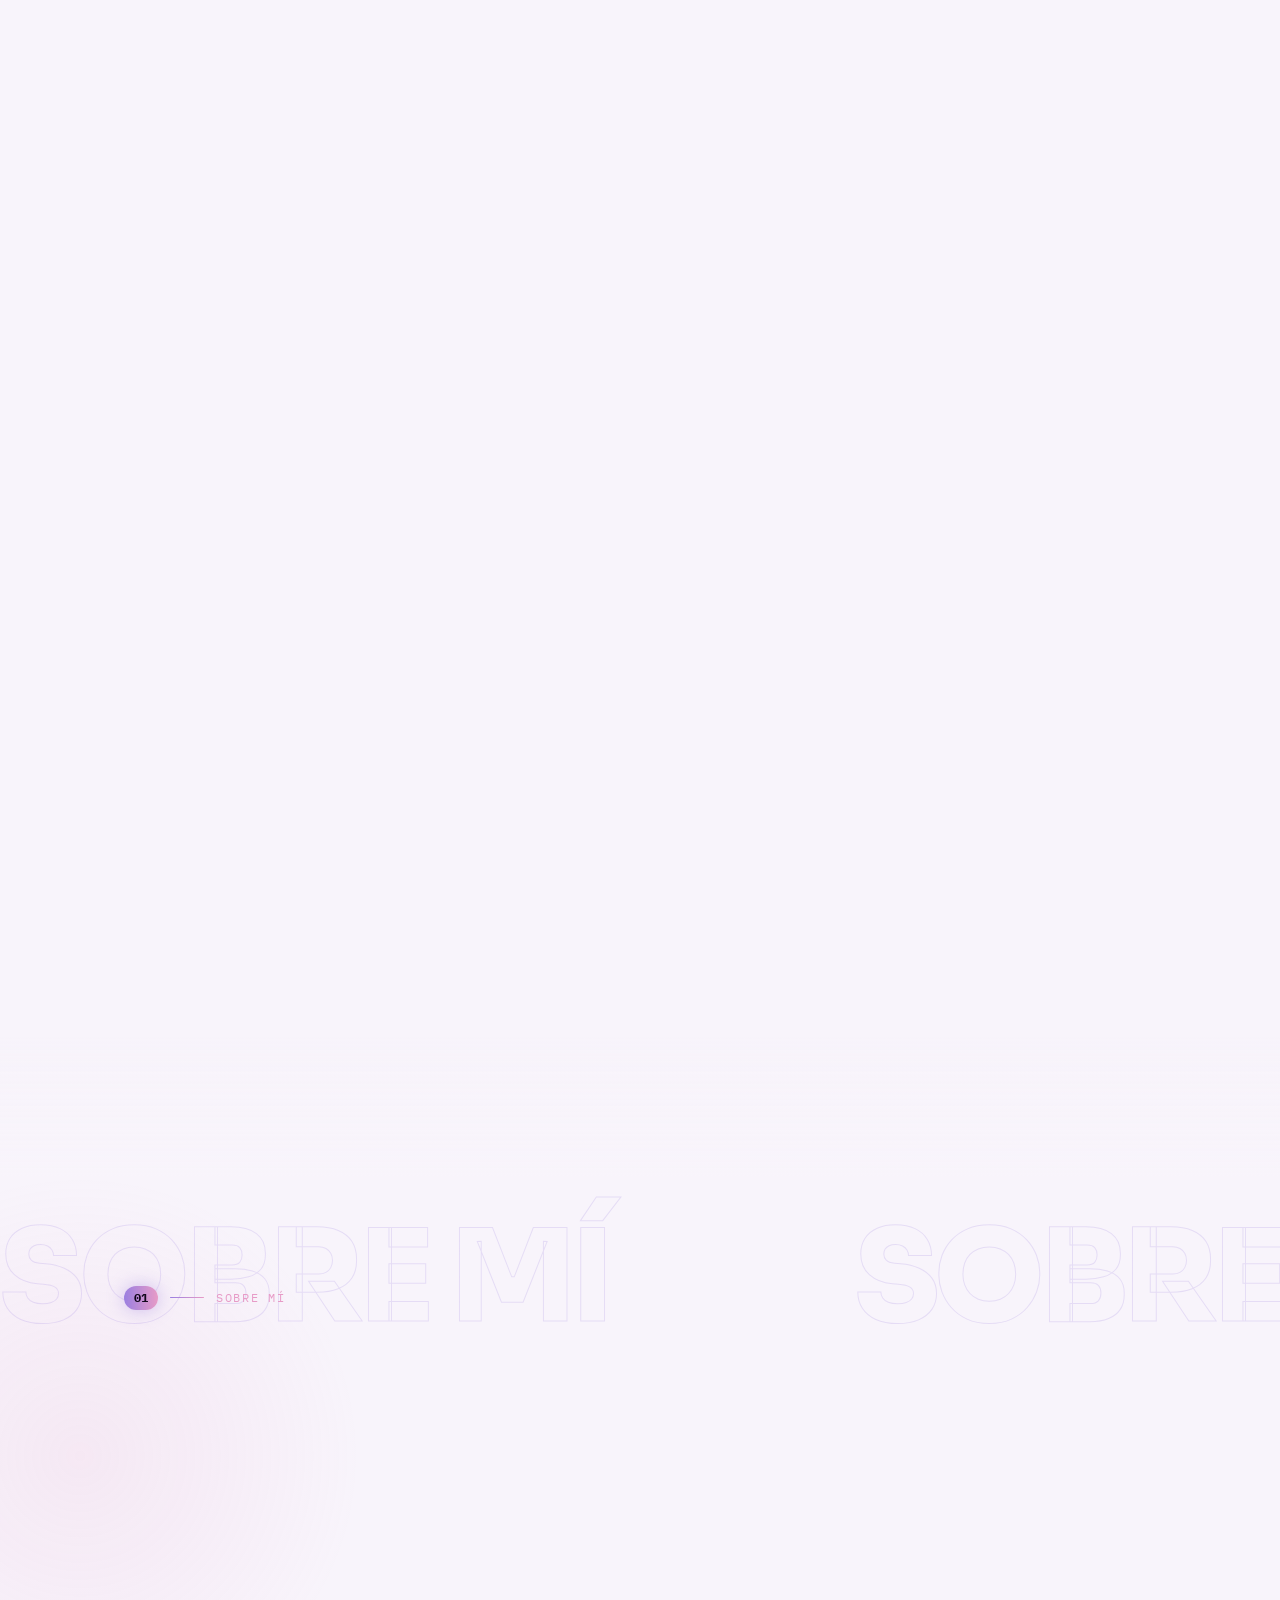
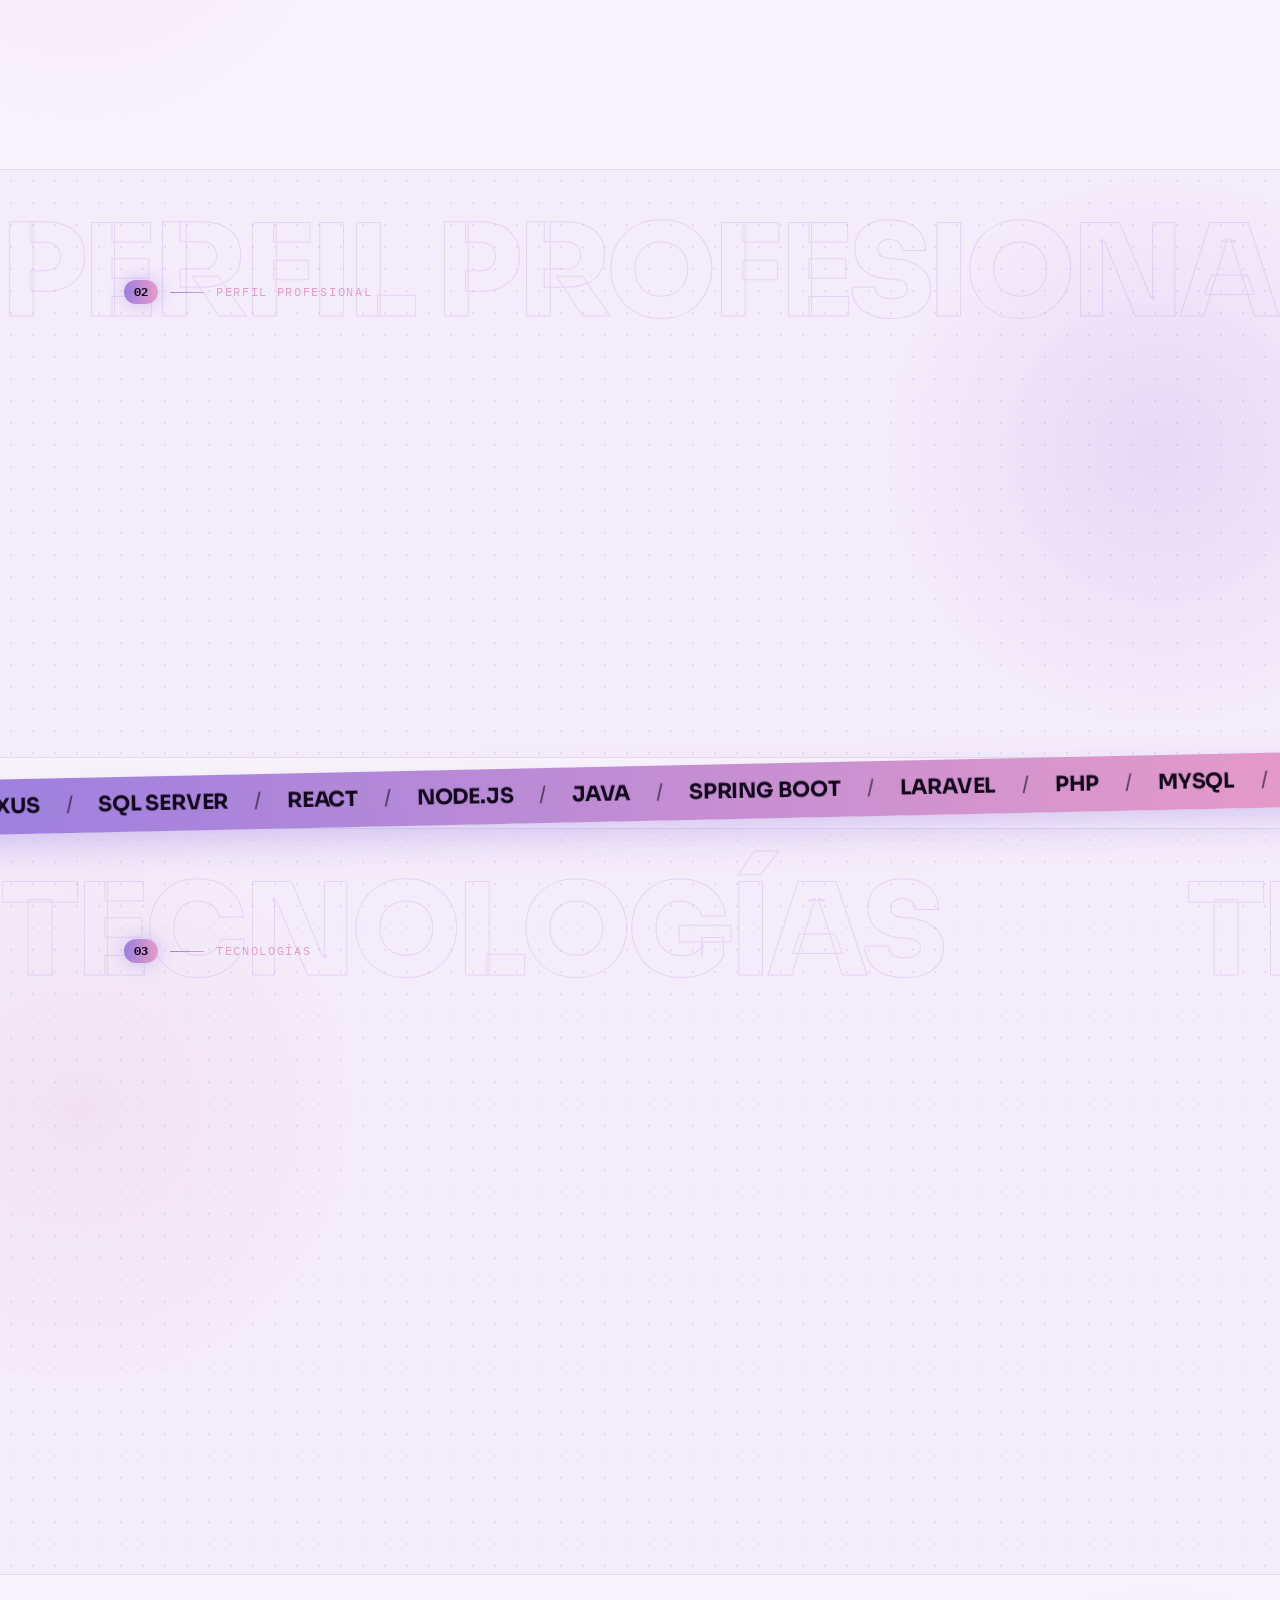
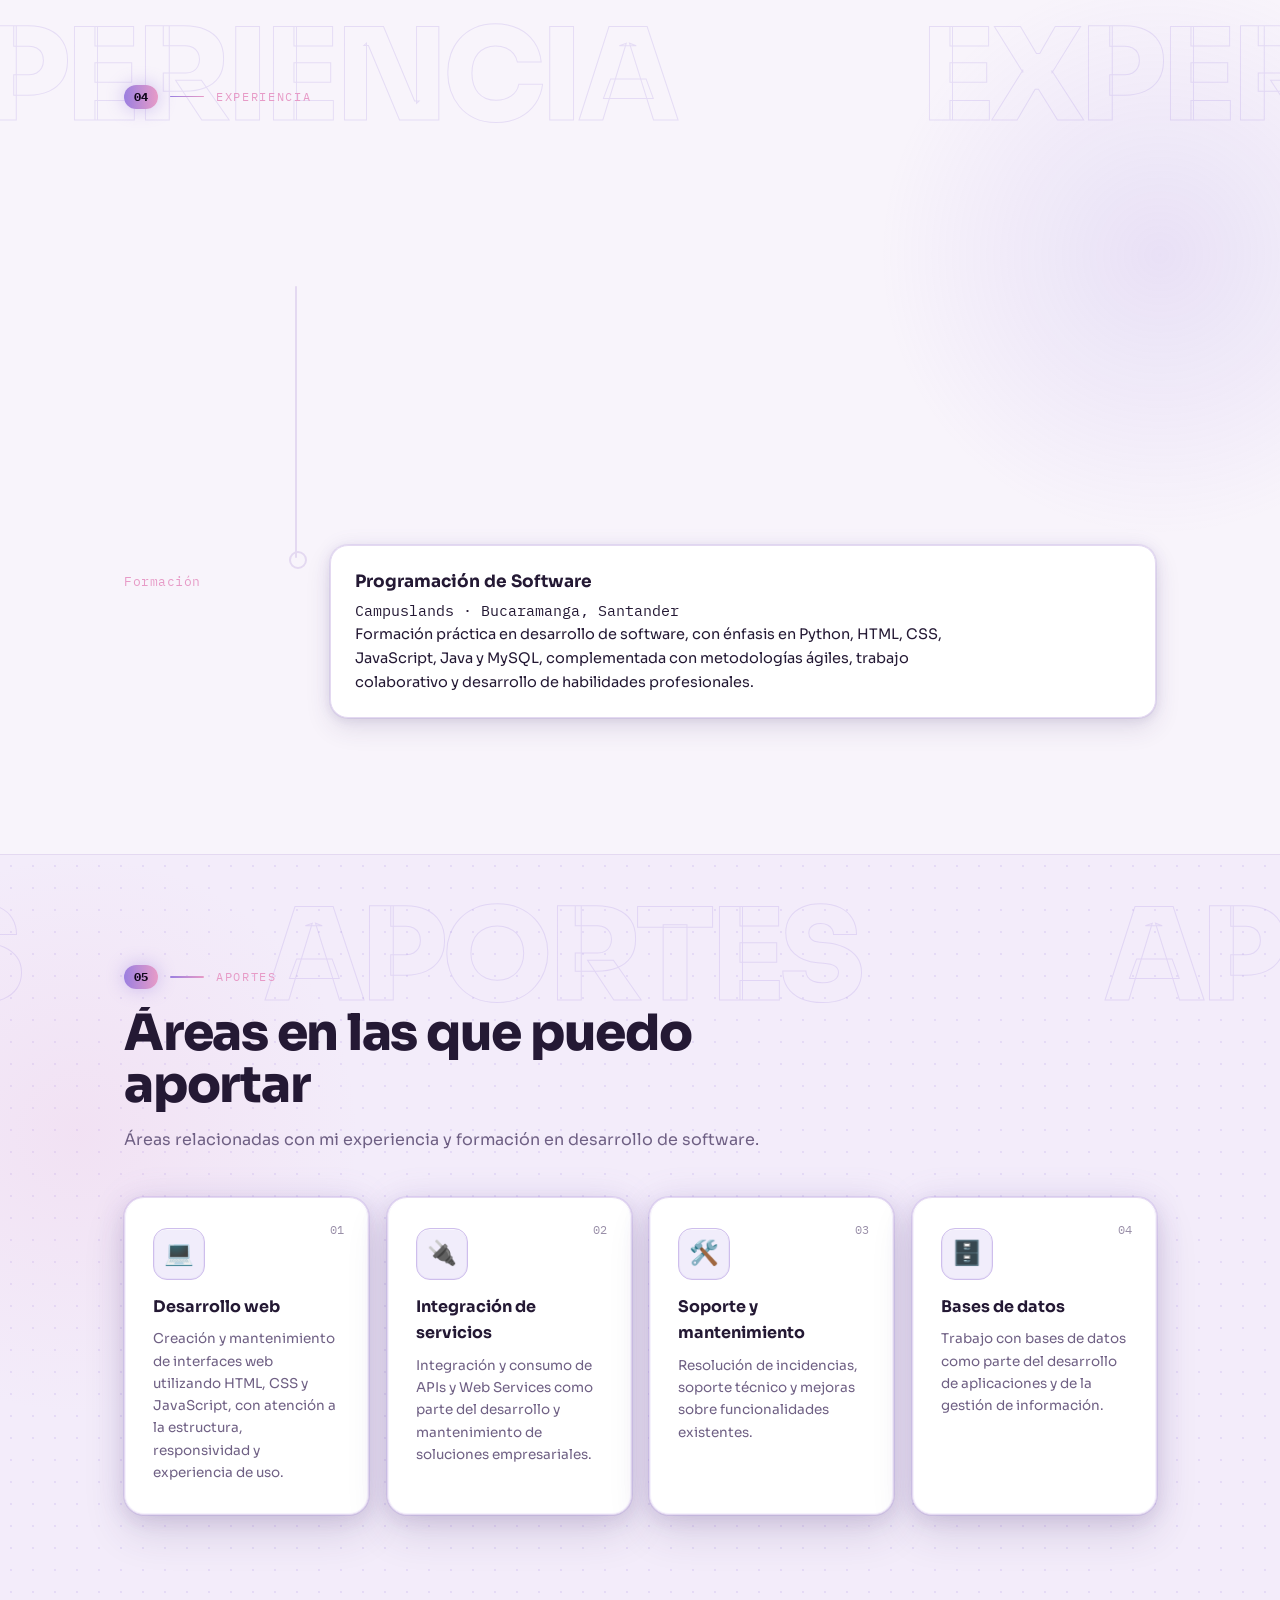
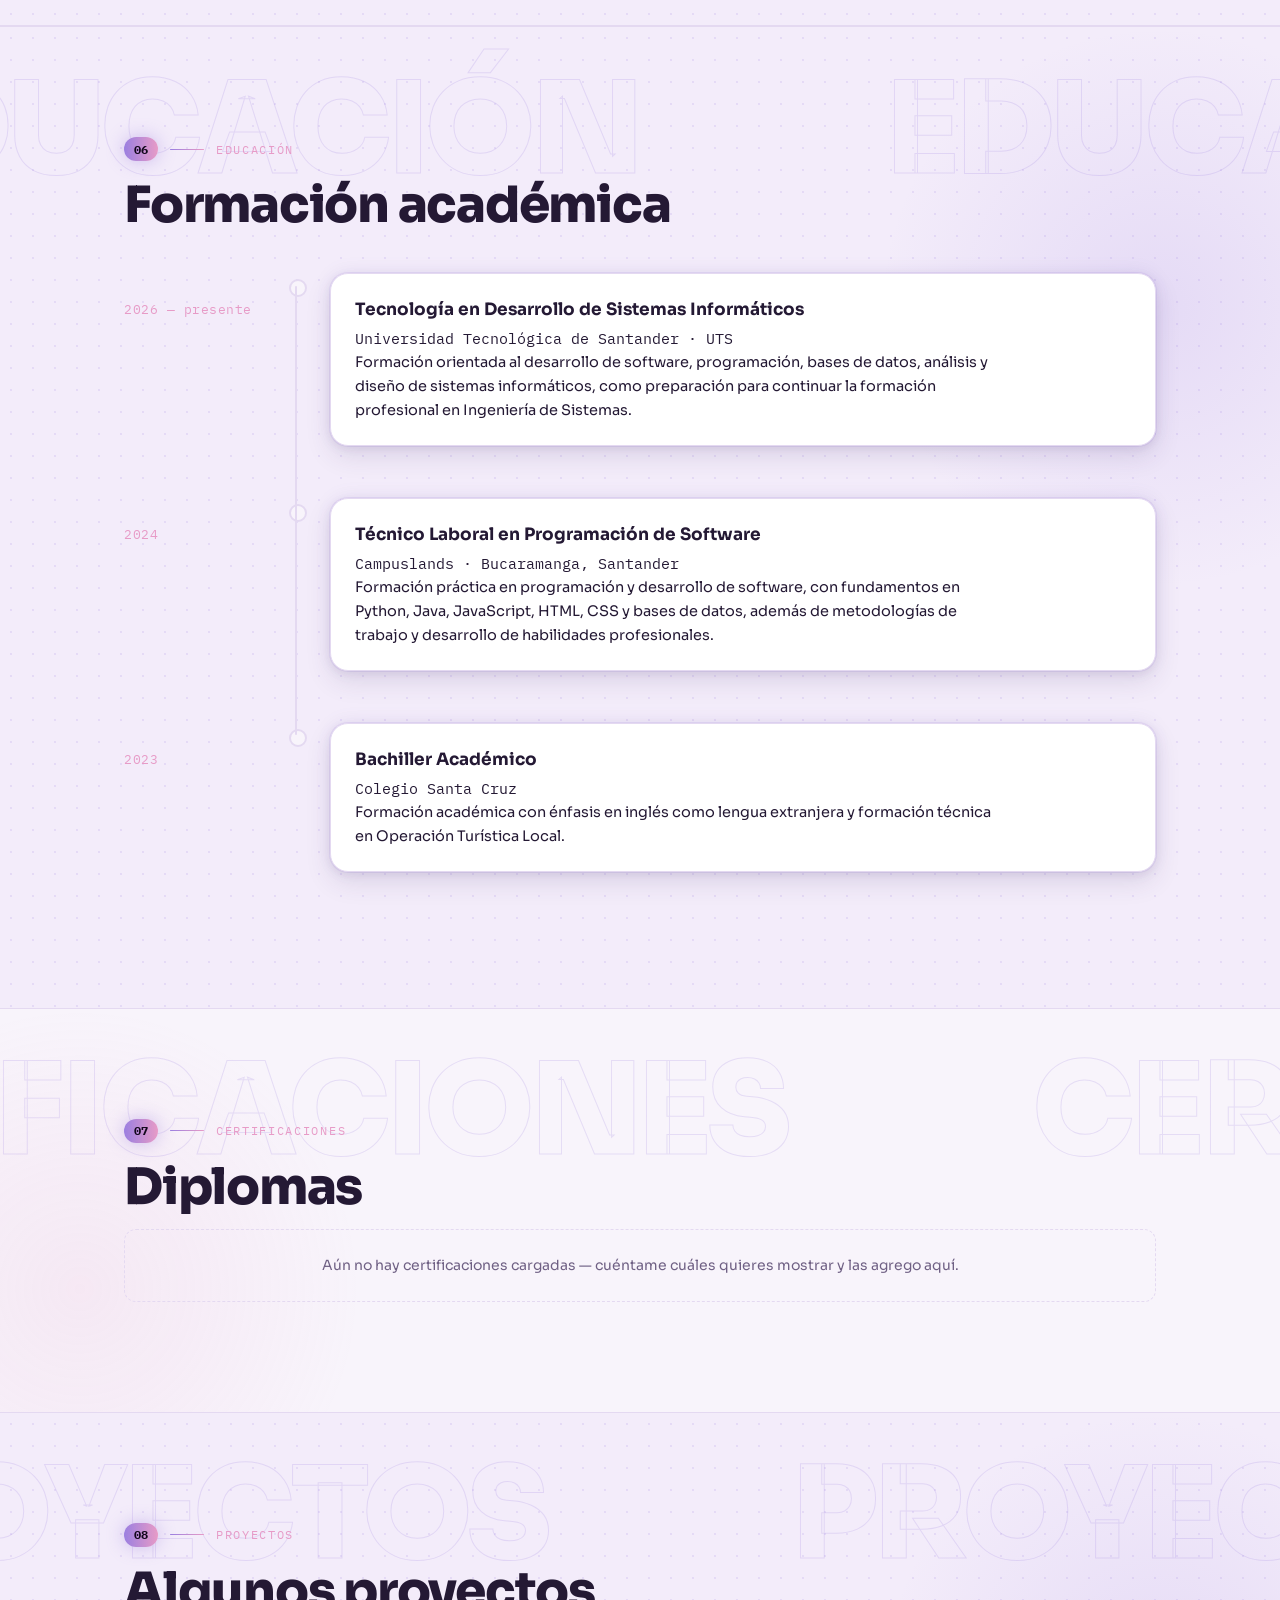
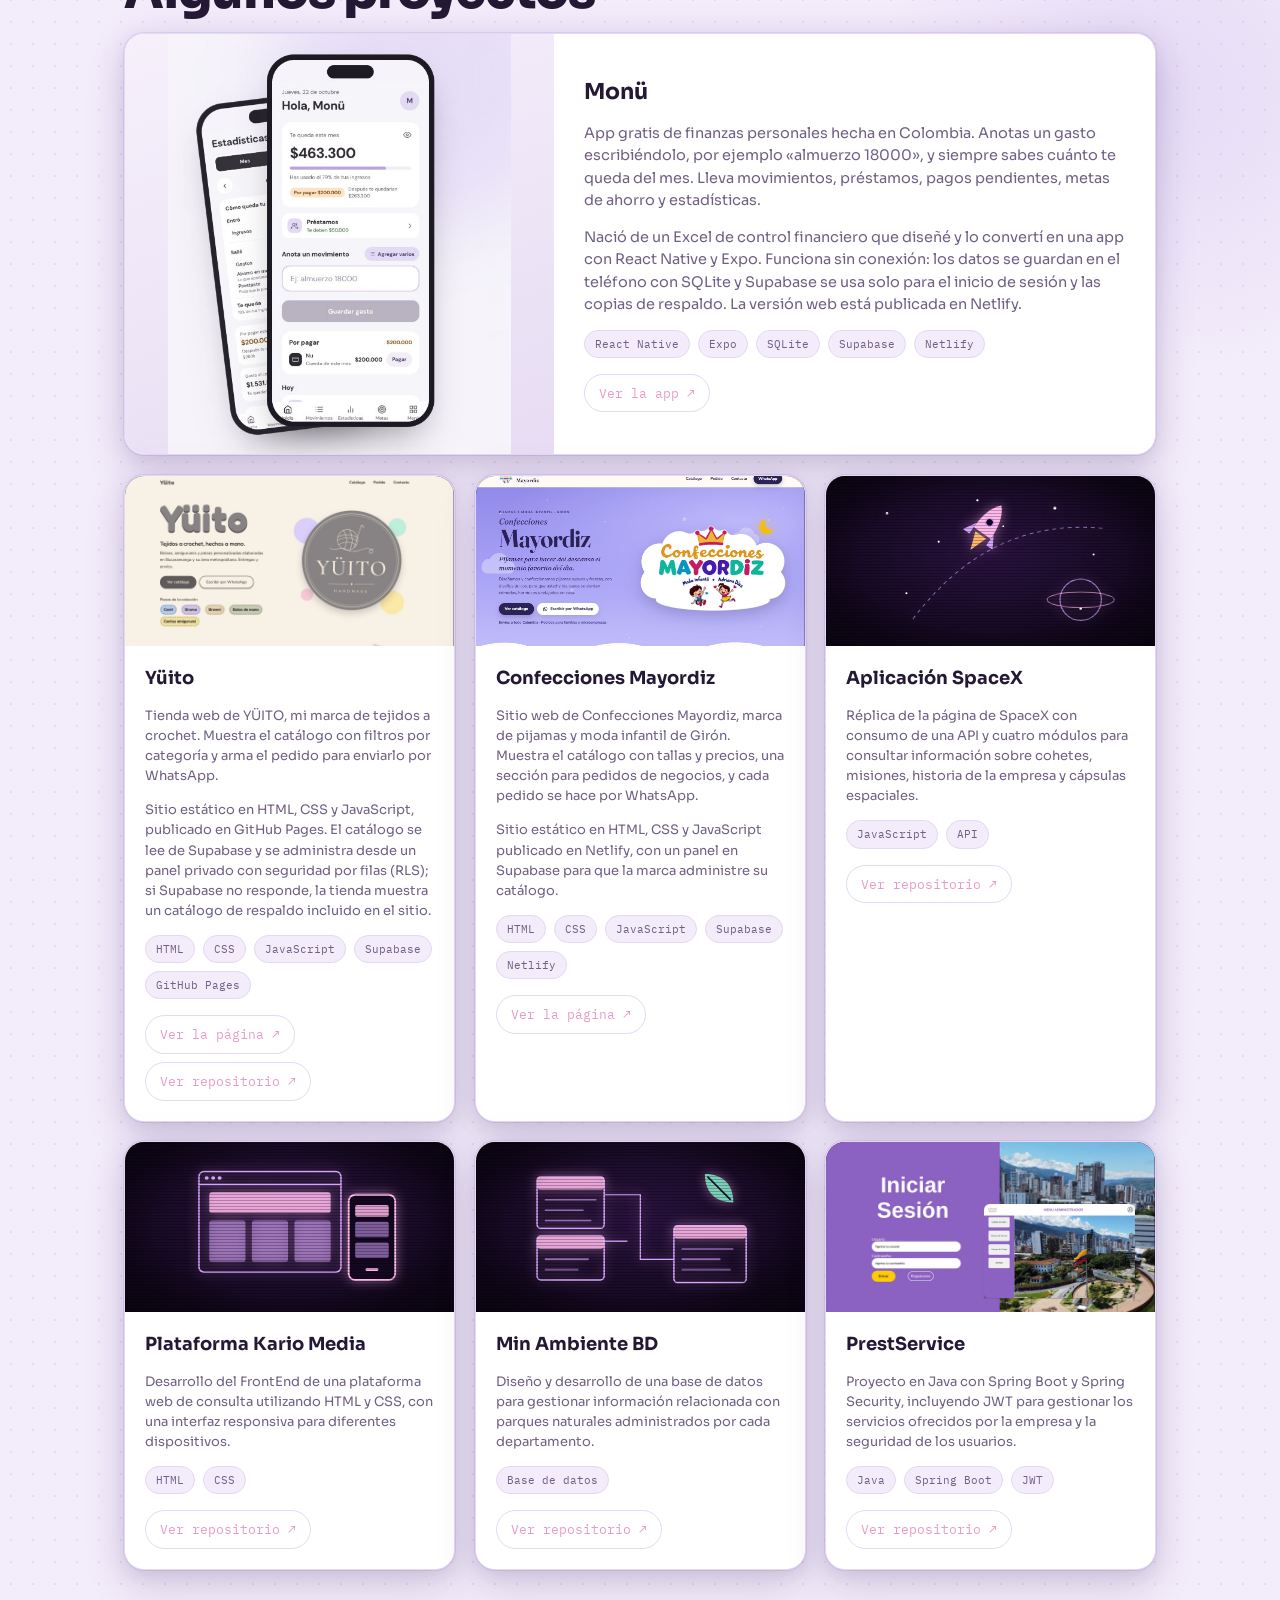
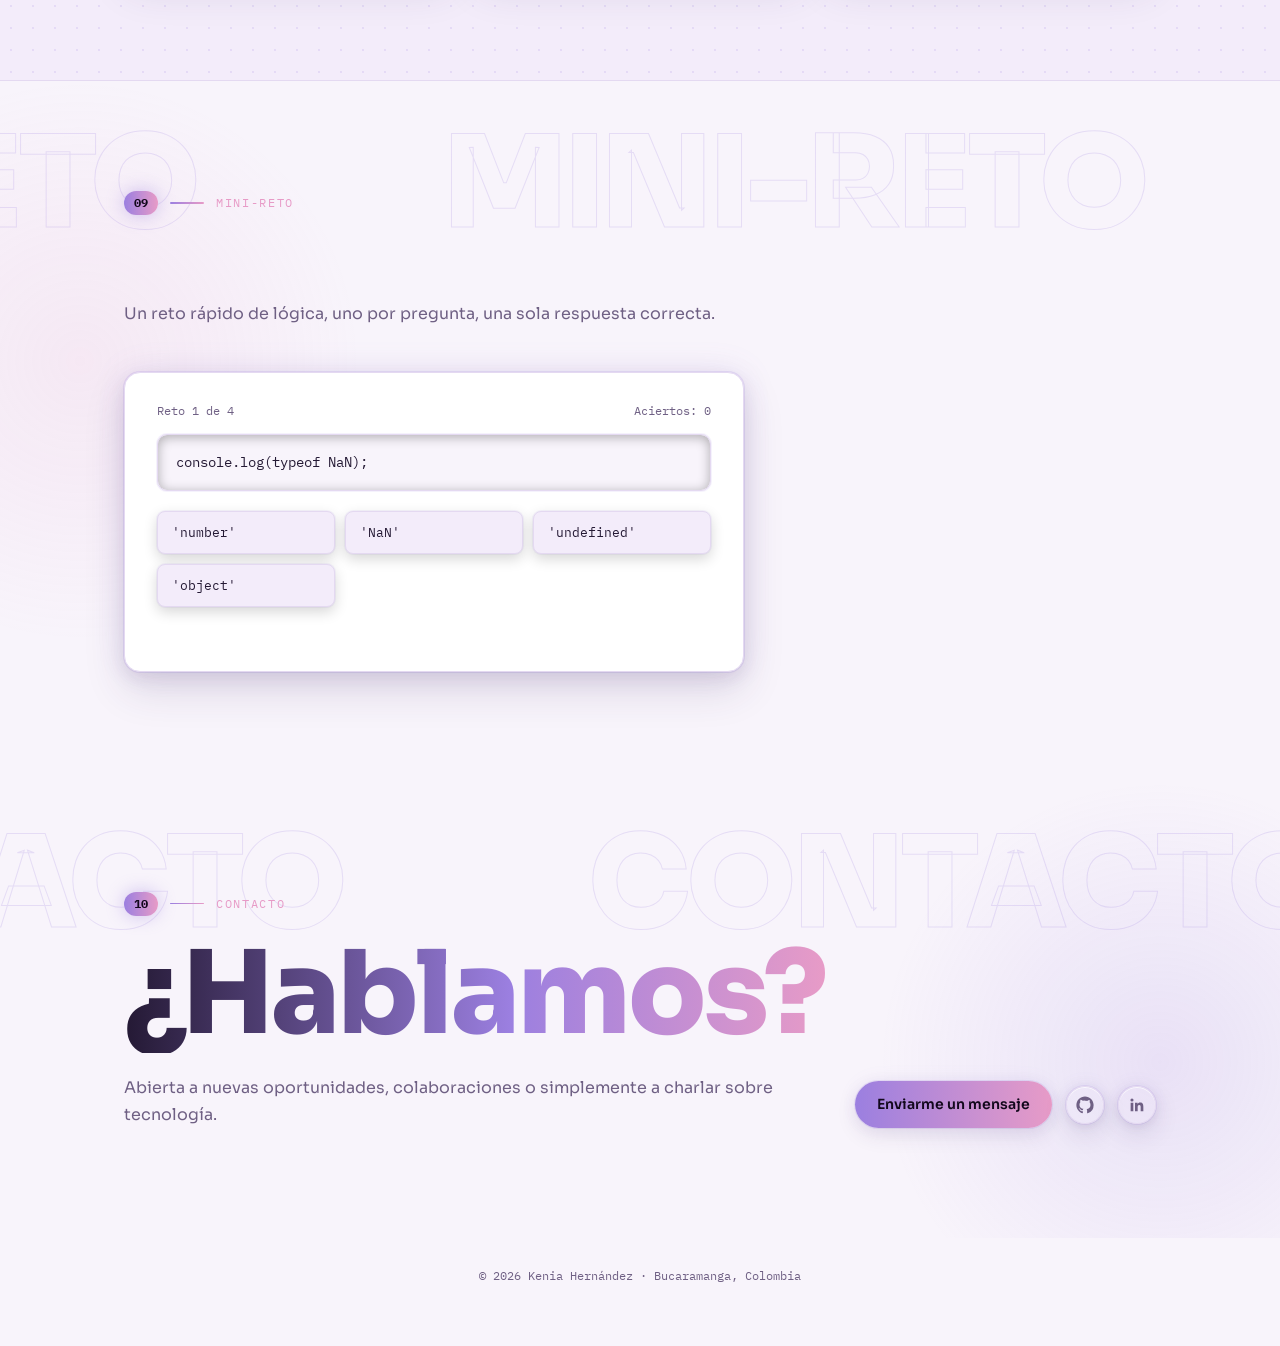
==== commit 10caf5cc: "feat: agregar Yüito y Confecciones Mayordiz a proyectos" ====
--- a/index.html
+++ b/index.html
@@ -496,6 +496,33 @@
         </div>
       </div>
       <div class="project">
+        <div class="project-thumb project-thumb--shot">
+          <img src="assets/images/yuito-inicio.jpg" width="1400" height="720" loading="lazy" data-i18n-alt="projects.yuito.alt" alt="Inicio de la tienda web de Yüito con su logo">
+        </div>
+        <div class="project-body">
+          <p class="project-name">Yüito</p>
+          <p class="project-desc" data-i18n="projects.yuito.desc">Tienda web de YÜITO, mi marca de tejidos a crochet. Muestra el catálogo con filtros por categoría y arma el pedido para enviarlo por WhatsApp.</p>
+          <p class="project-desc" data-i18n="projects.yuito.how">Sitio estático en HTML, CSS y JavaScript, publicado en GitHub Pages. El catálogo se lee de Supabase y se administra desde un panel privado con seguridad por filas (RLS); si Supabase no responde, la tienda muestra un catálogo de respaldo incluido en el sitio.</p>
+          <div class="project-tags"><span class="tag">HTML</span><span class="tag">CSS</span><span class="tag">JavaScript</span><span class="tag">Supabase</span><span class="tag">GitHub Pages</span></div>
+          <div class="project-links">
+            <a href="https://keniayh.github.io/by-yuito/" target="_blank" rel="noopener" data-i18n="projects.viewsite">Ver la página ↗</a>
+            <a href="https://github.com/Keniayh/by-yuito" target="_blank" rel="noopener" data-i18n="projects.view">Ver repositorio ↗</a>
+          </div>
+        </div>
+      </div>
+      <div class="project">
+        <div class="project-thumb project-thumb--shot">
+          <img src="assets/images/mayordiz-web.jpg" width="1310" height="723" loading="lazy" data-i18n-alt="projects.mayordiz.alt" alt="Inicio del sitio web de Confecciones Mayordiz">
+        </div>
+        <div class="project-body">
+          <p class="project-name">Confecciones Mayordiz</p>
+          <p class="project-desc" data-i18n="projects.mayordiz.desc">Sitio web de Confecciones Mayordiz, marca de pijamas y moda infantil de Girón. Muestra el catálogo con tallas y precios, una sección para pedidos de negocios, y cada pedido se hace por WhatsApp.</p>
+          <p class="project-desc" data-i18n="projects.mayordiz.how">Sitio estático en HTML, CSS y JavaScript publicado en Netlify, con un panel en Supabase para que la marca administre su catálogo.</p>
+          <div class="project-tags"><span class="tag">HTML</span><span class="tag">CSS</span><span class="tag">JavaScript</span><span class="tag">Supabase</span><span class="tag">Netlify</span></div>
+          <a href="https://mayordiz.netlify.app/" target="_blank" rel="noopener" data-i18n="projects.viewsite">Ver la página ↗</a>
+        </div>
+      </div>
+      <div class="project">
         <div class="project-thumb"></div>
         <div class="project-body">
           <p class="project-name" data-i18n="projects.spacex.name">Aplicación SpaceX</p>
--- a/css/scroll-fx.css
+++ b/css/scroll-fx.css
@@ -737,3 +737,10 @@
     .project-thumb.project-thumb--app { min-height: 0; }
     .project-thumb--app img { max-height: 340px; }
 }
+
+/* dos enlaces en la misma tarjeta (página + repositorio) */
+.project-links {
+    display: flex;
+    flex-wrap: wrap;
+    gap: 8px 18px;
+}
